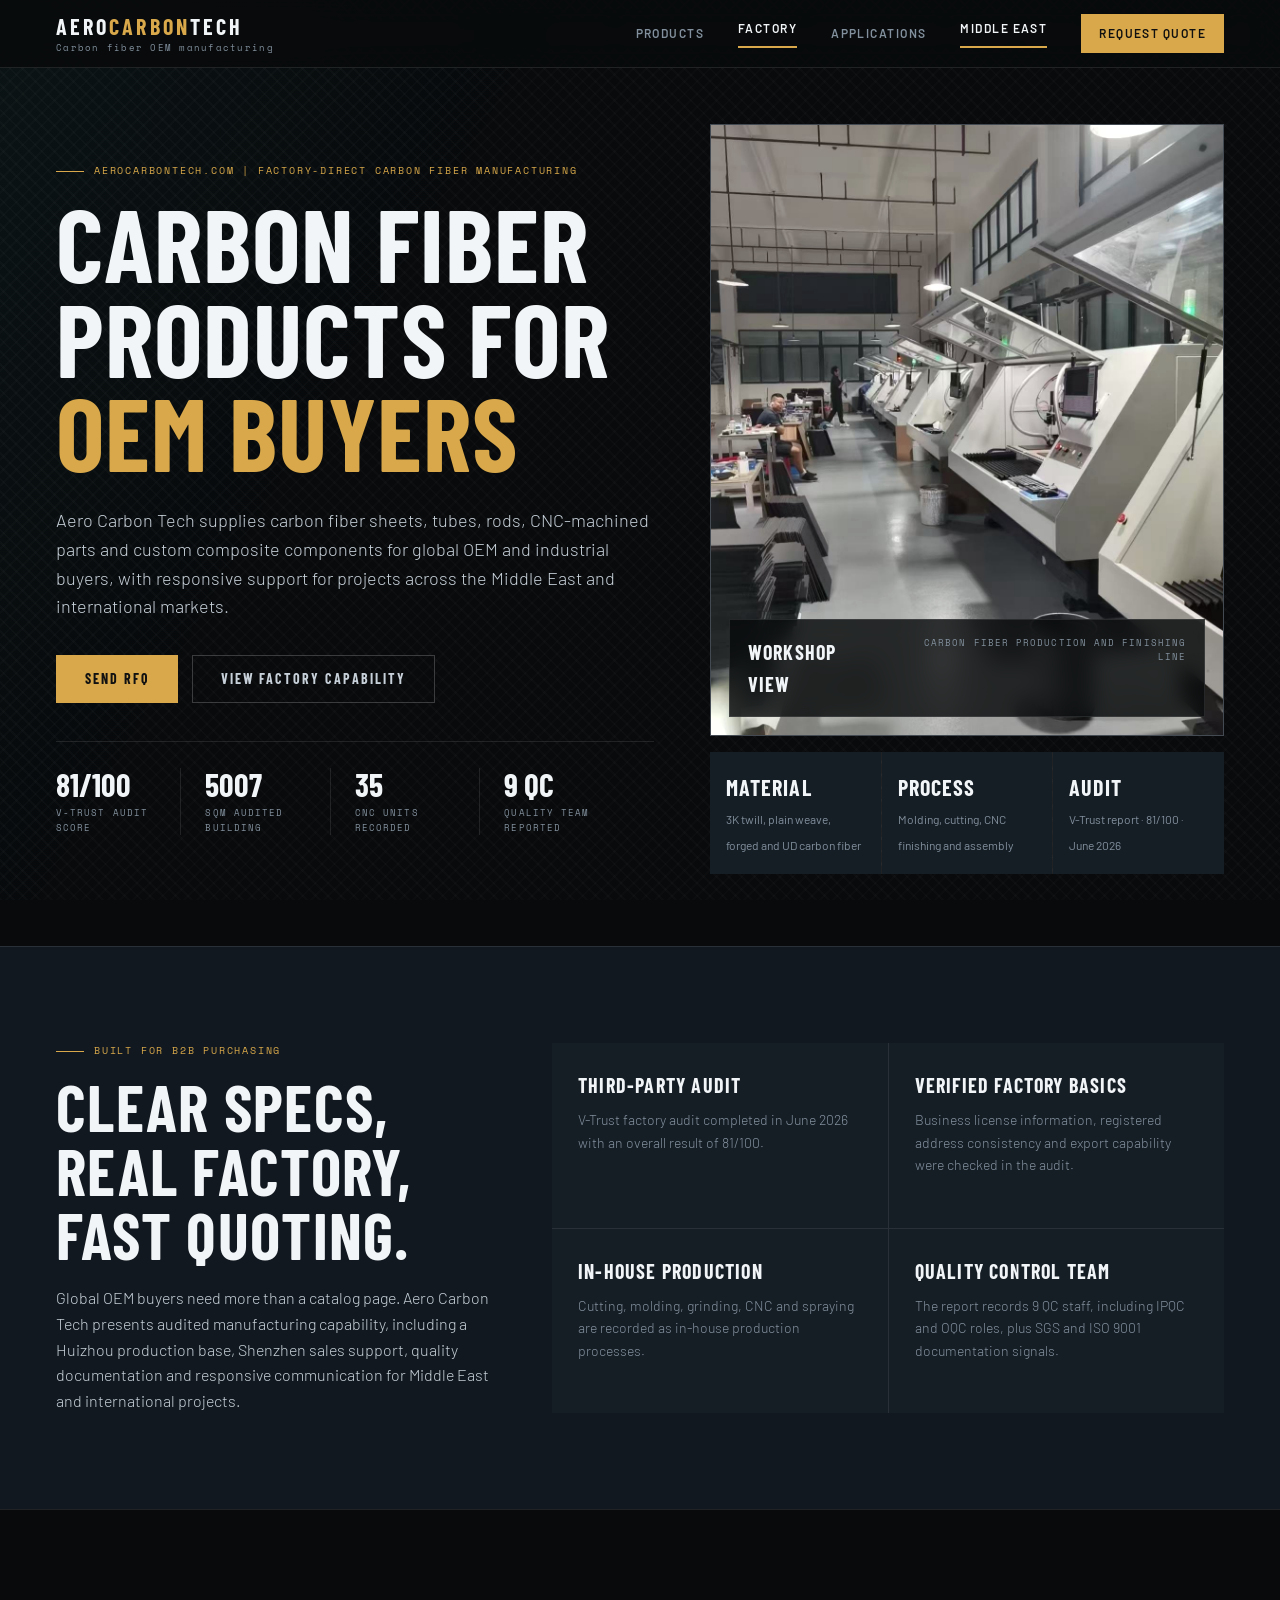
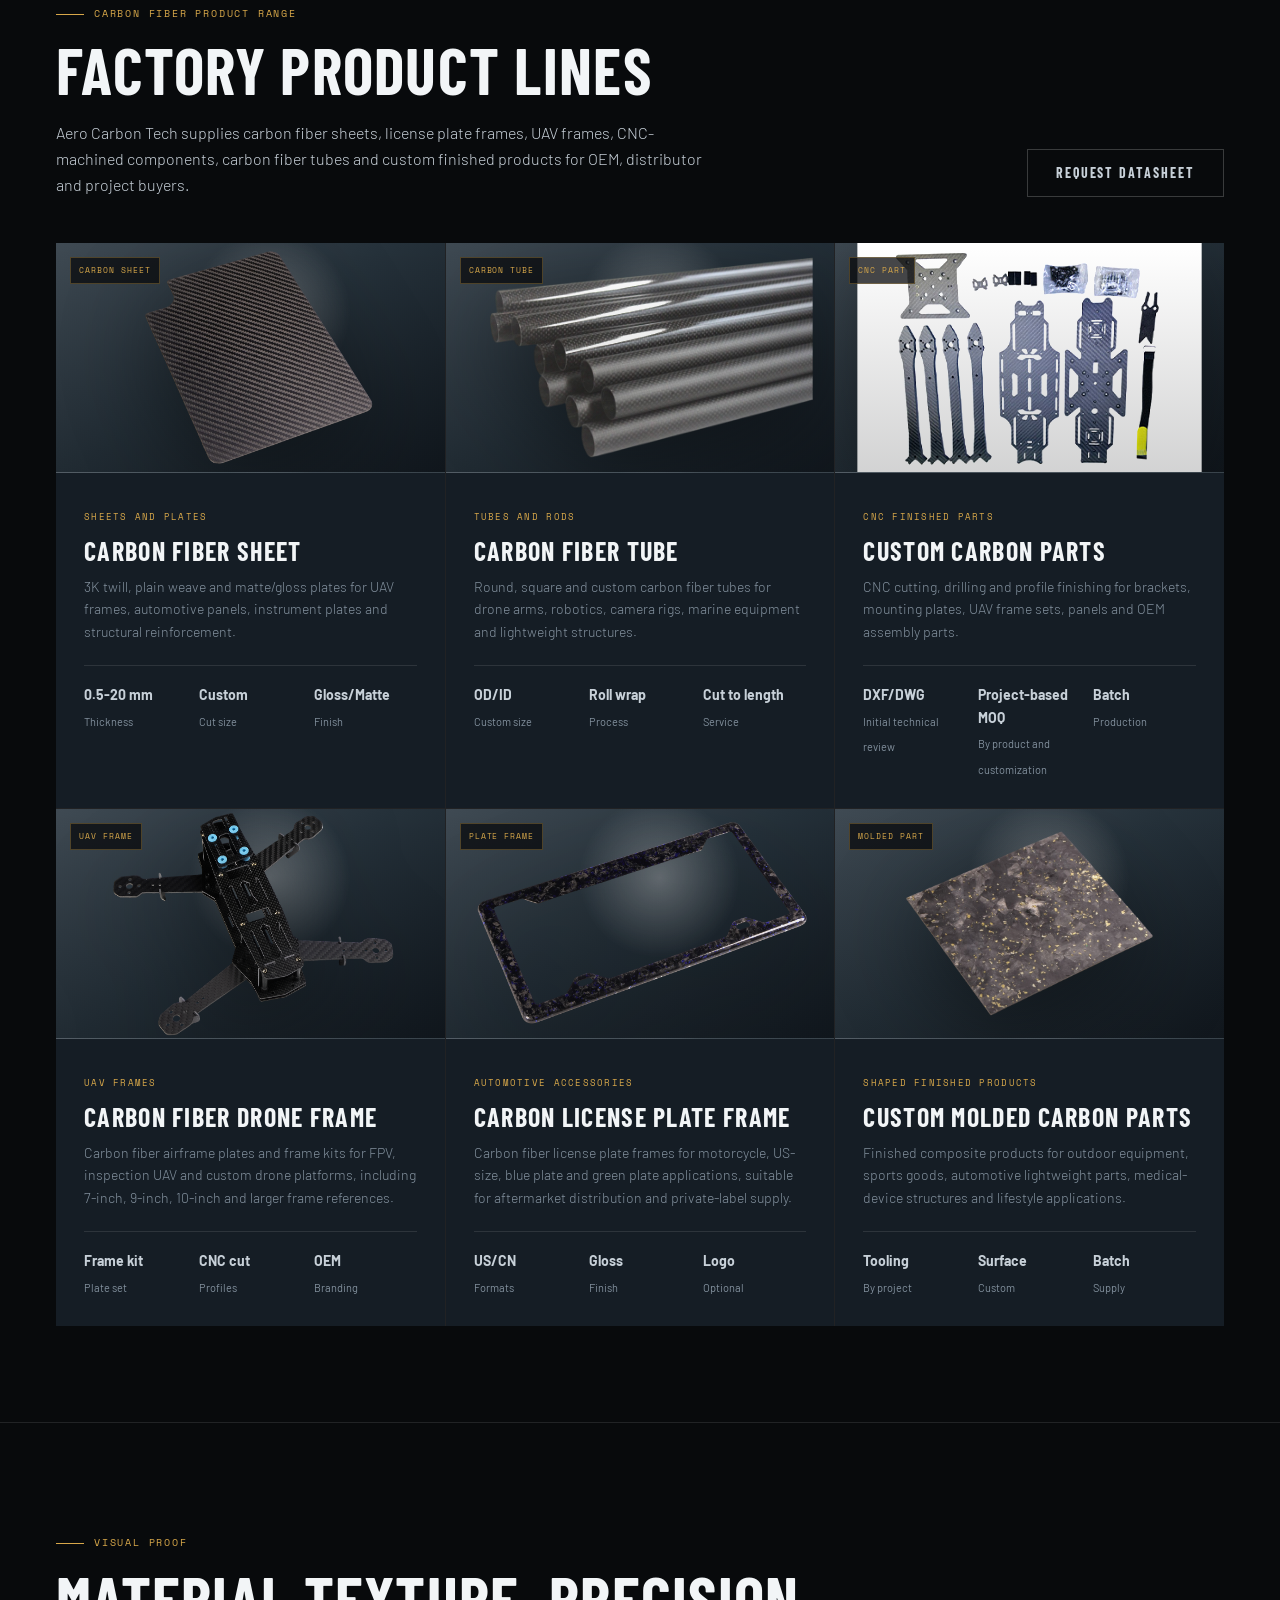
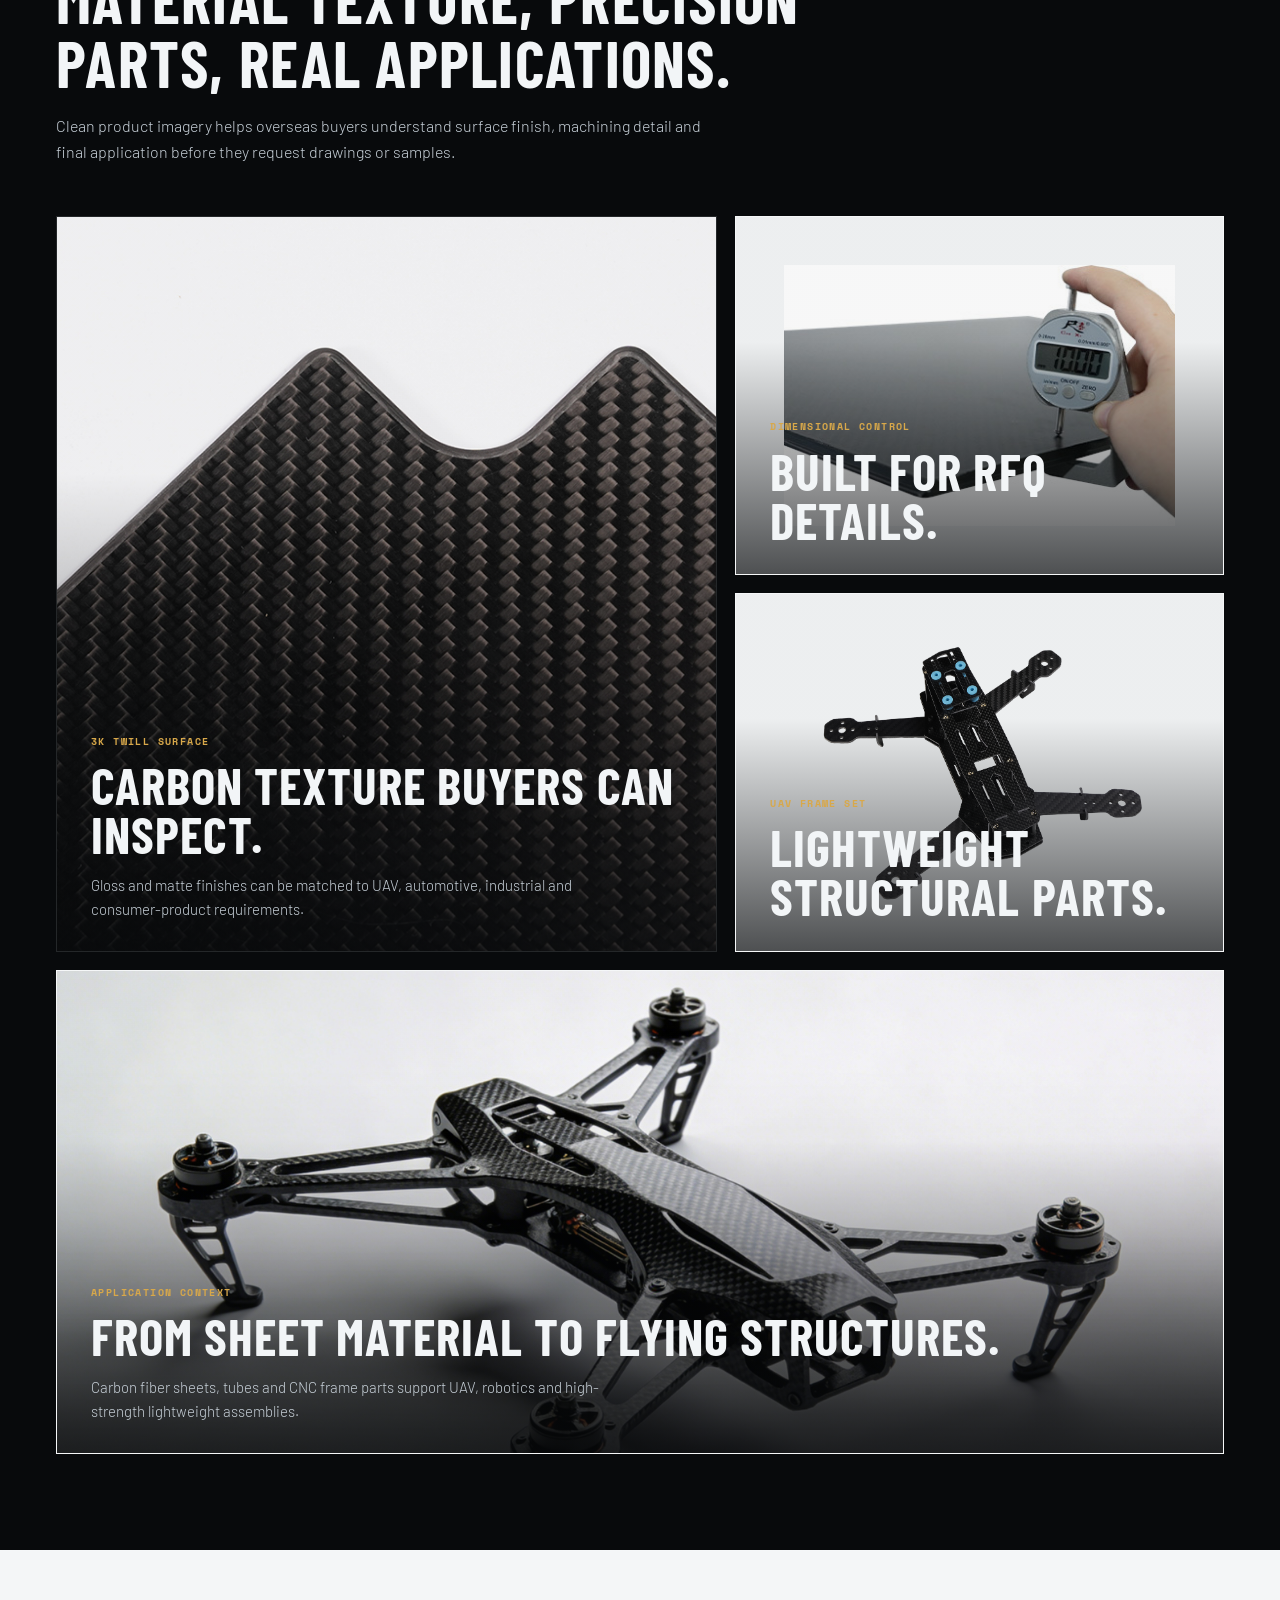
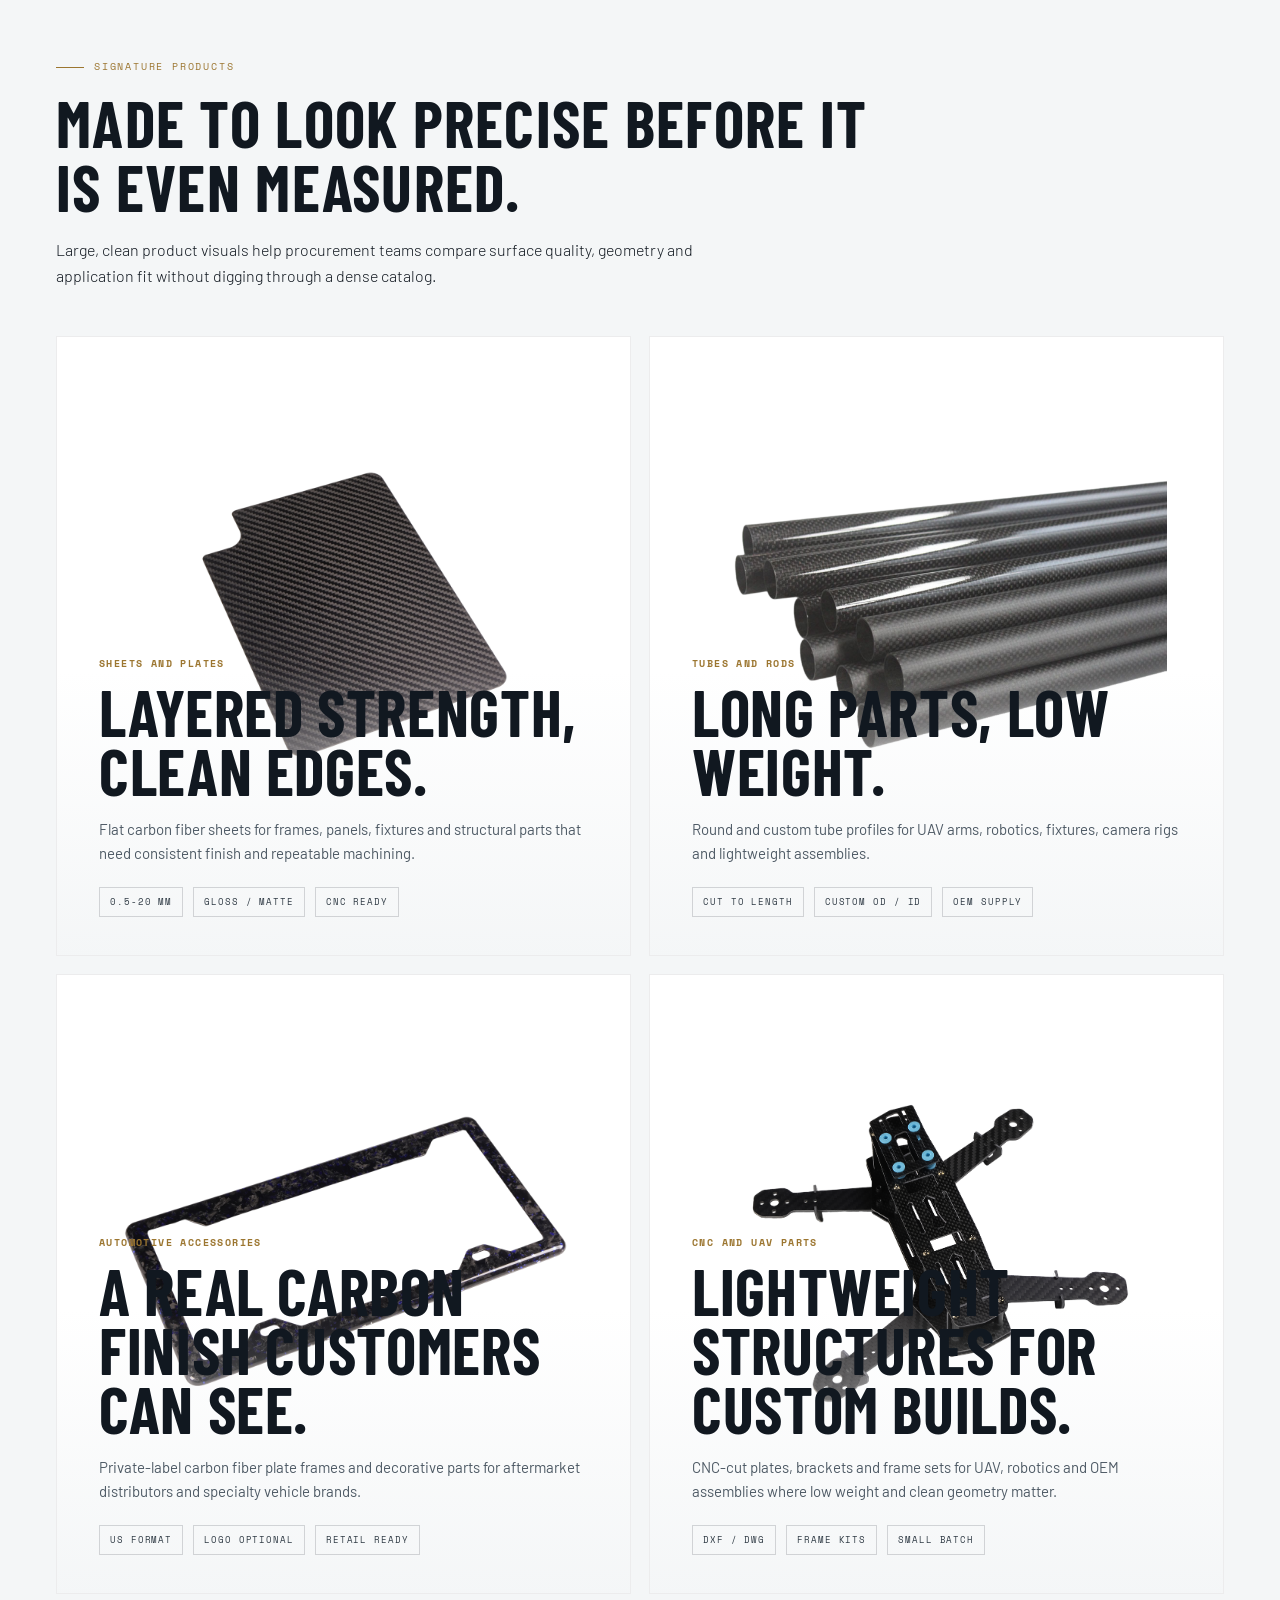
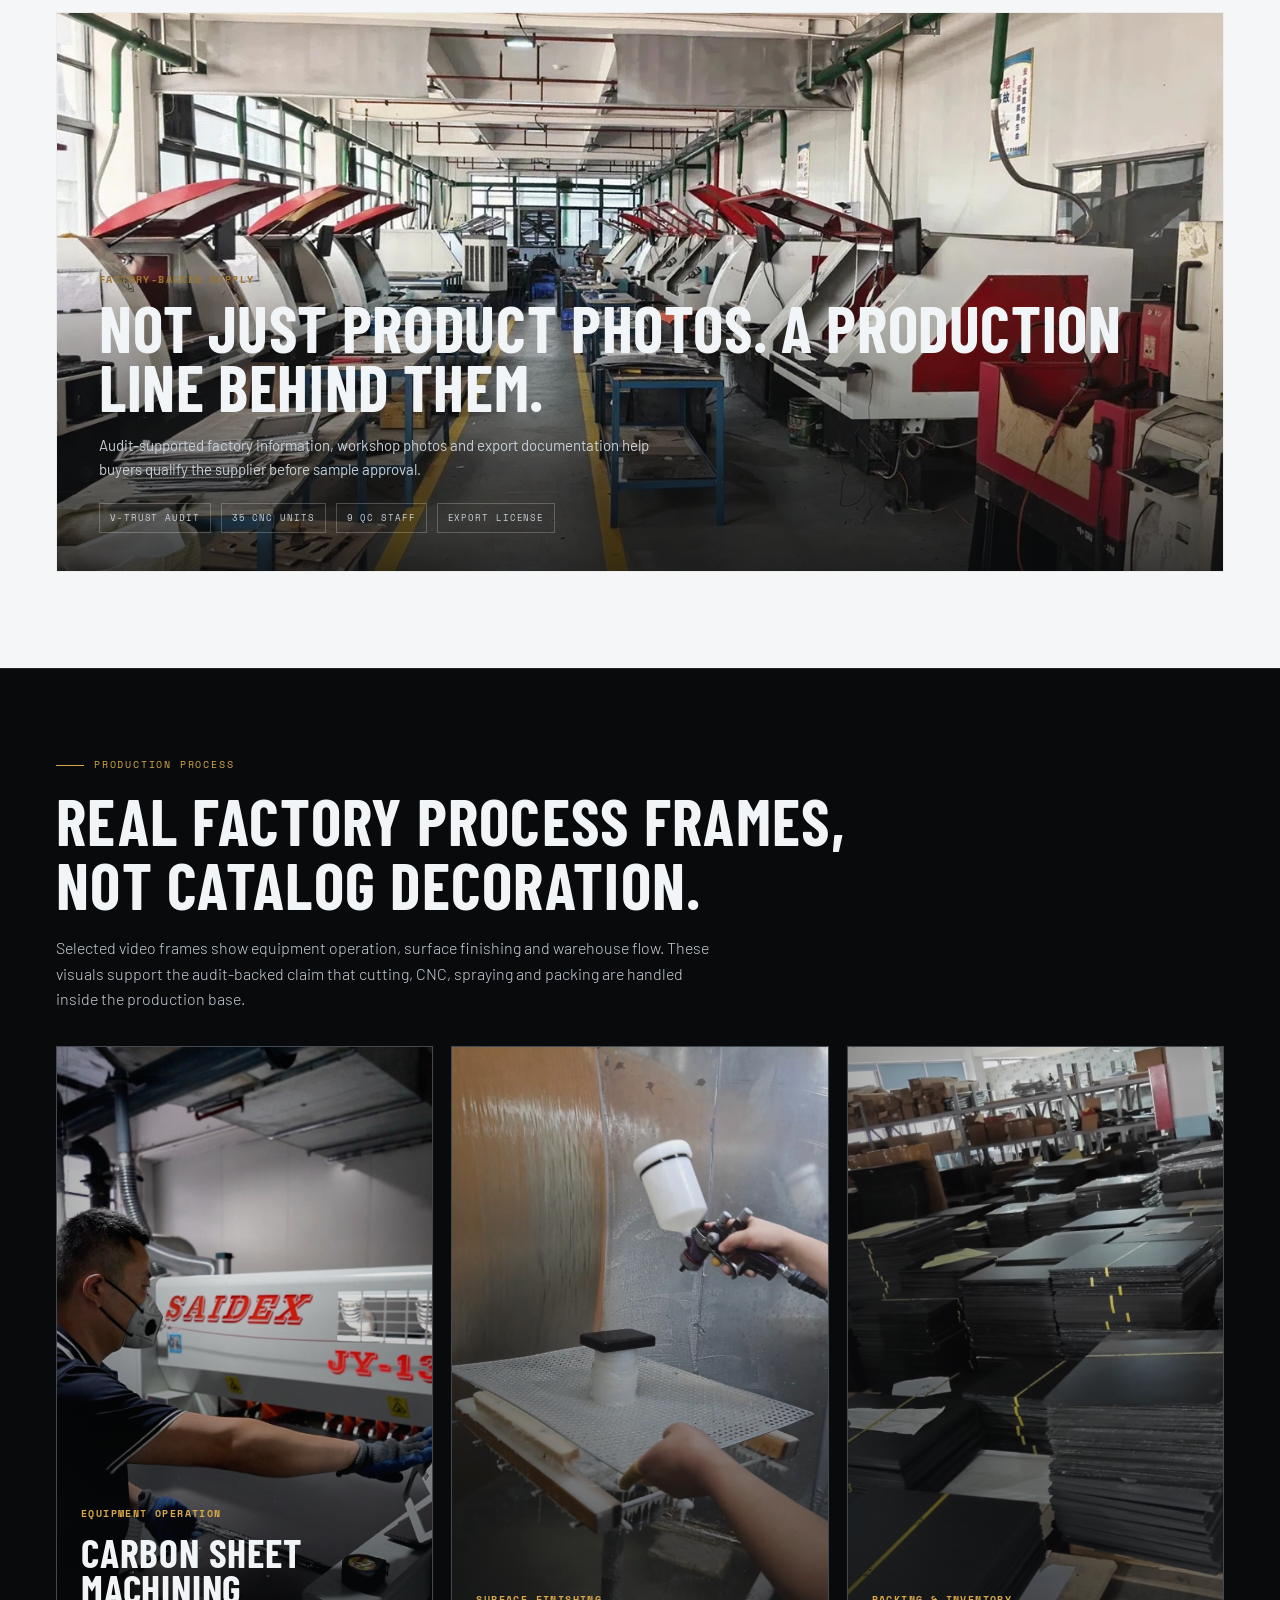
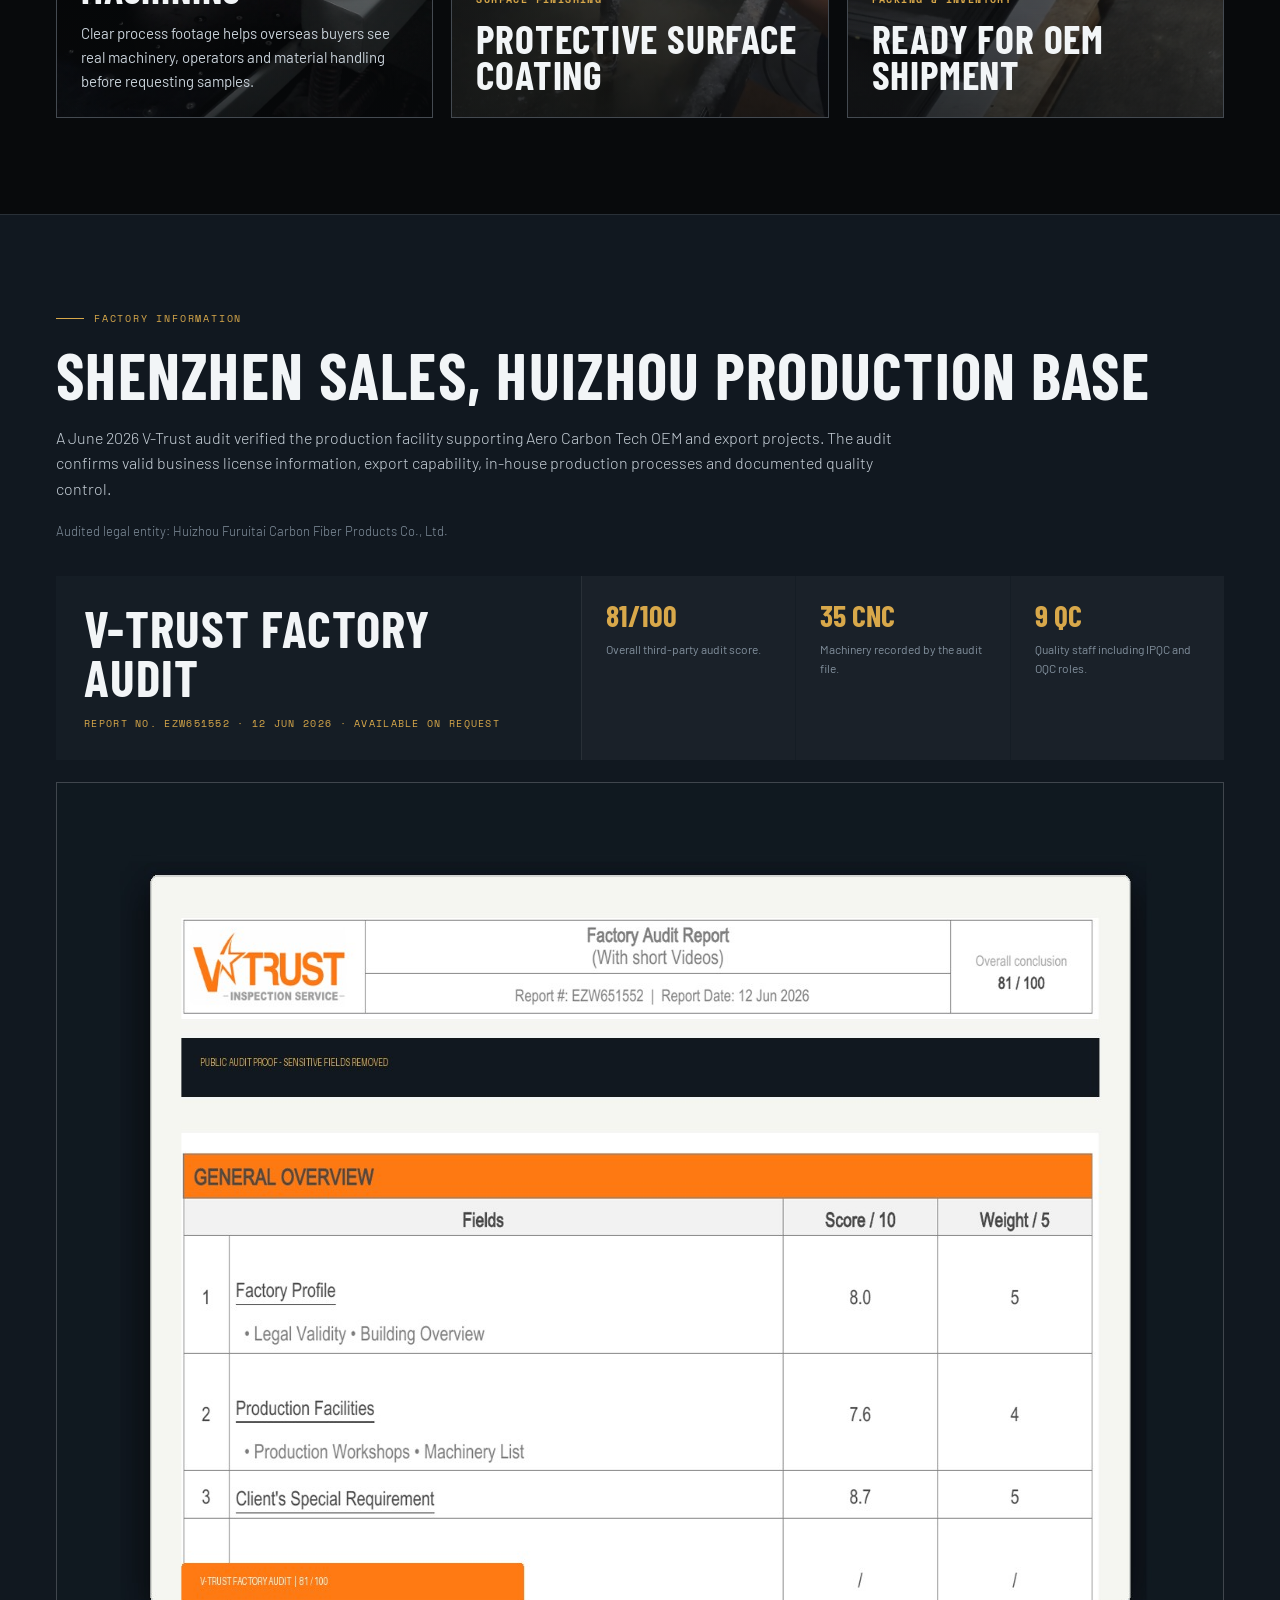
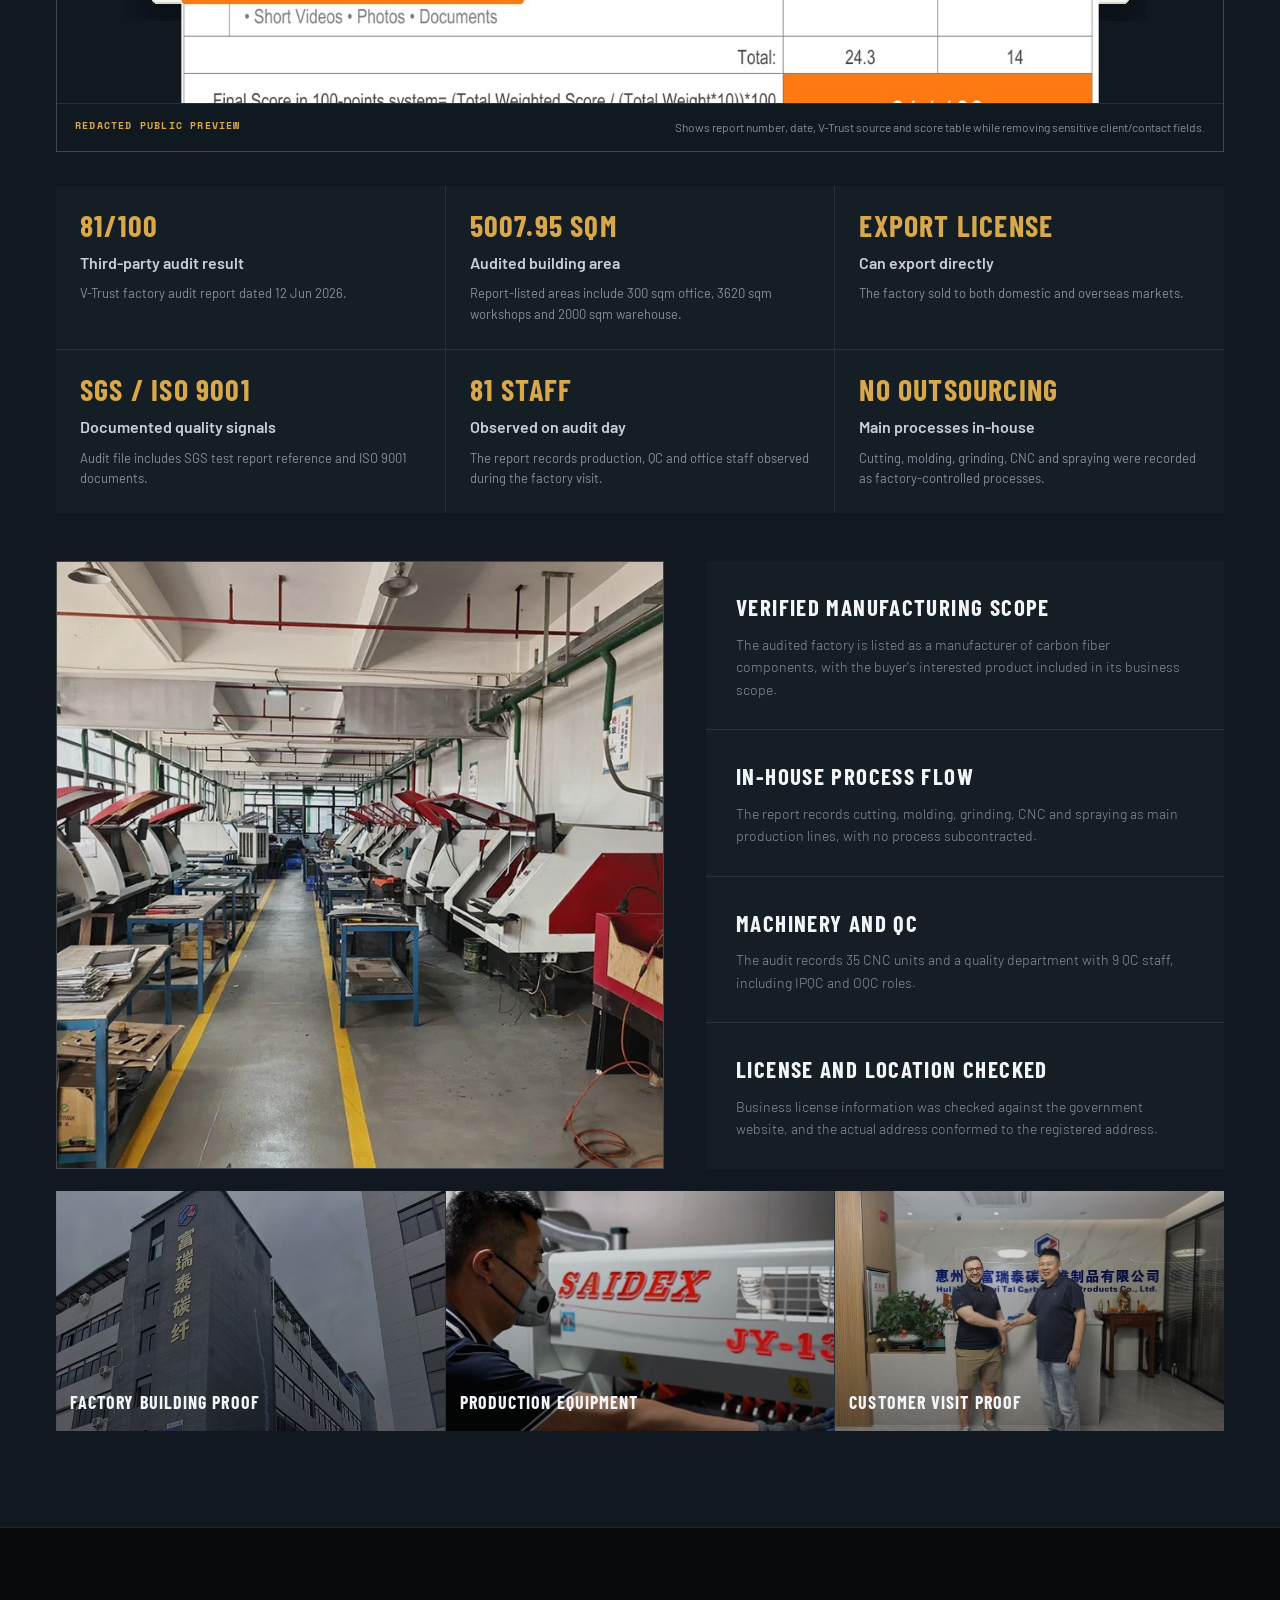
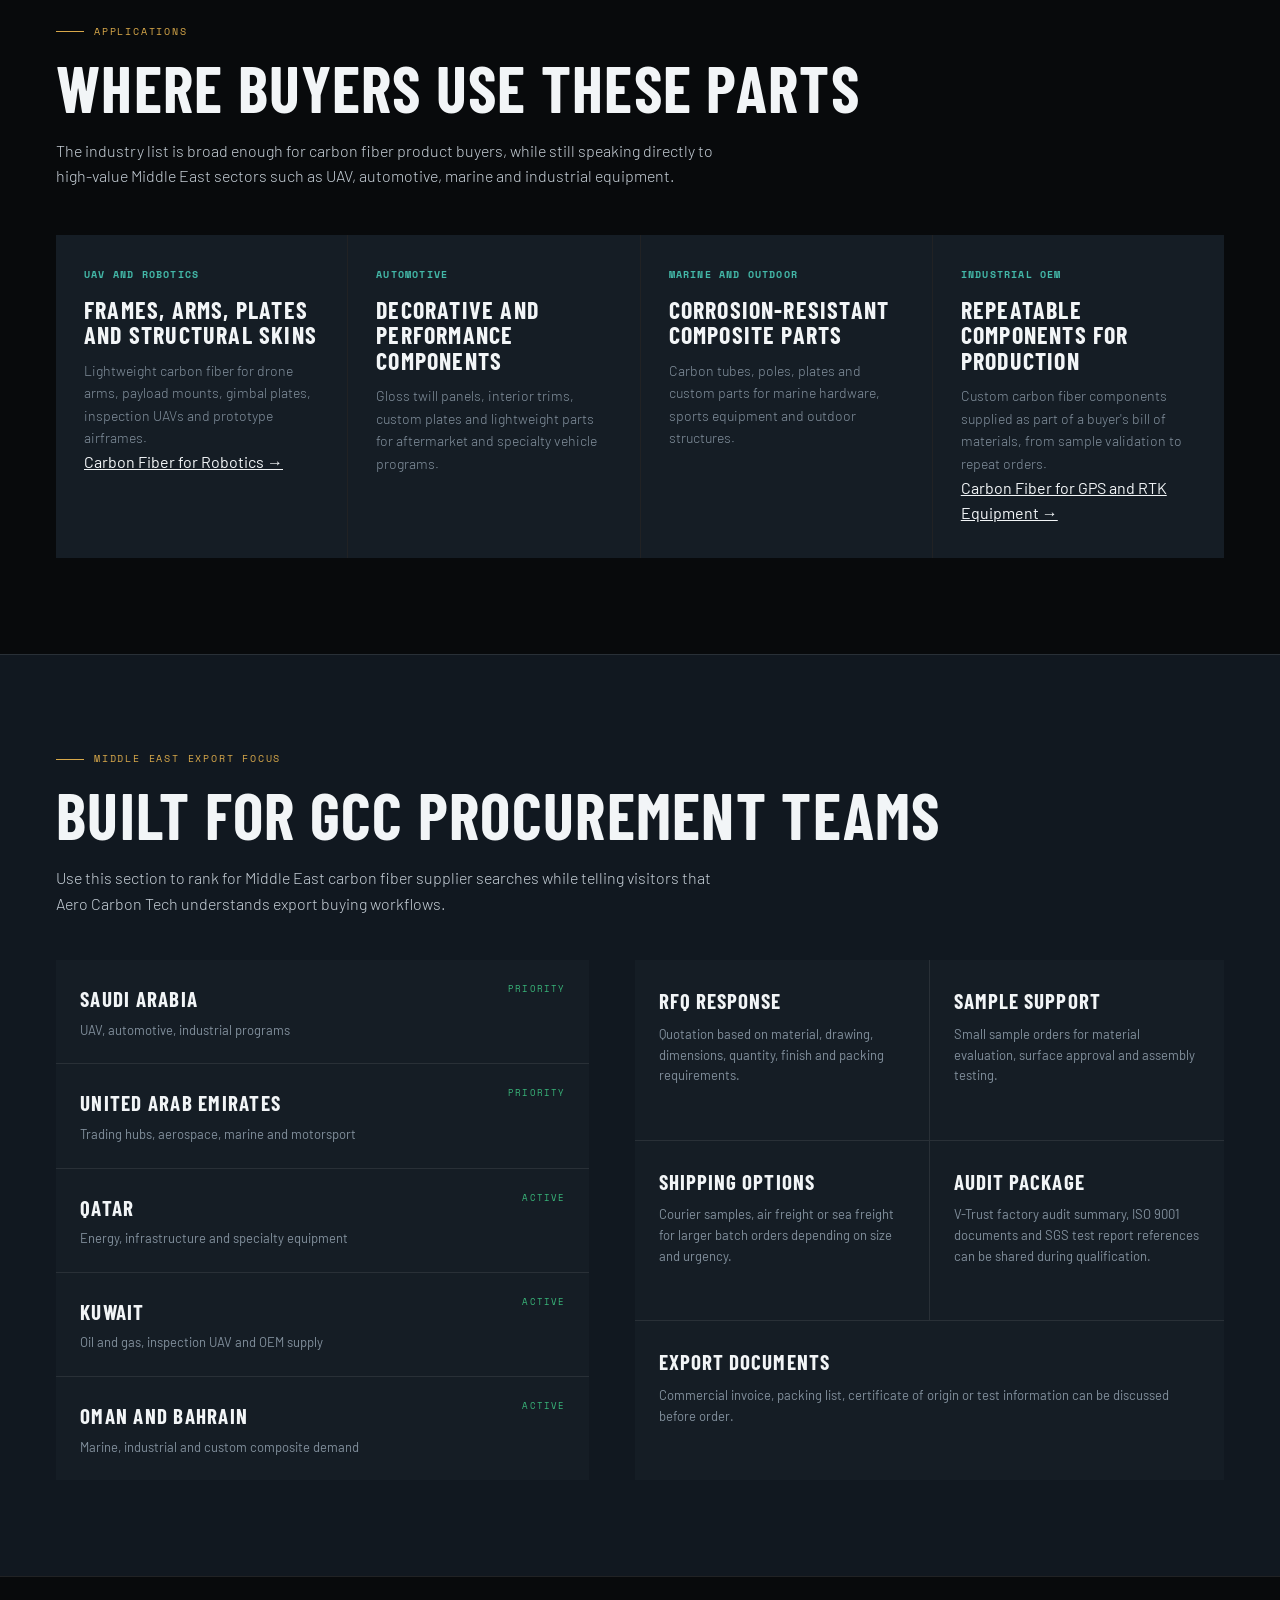
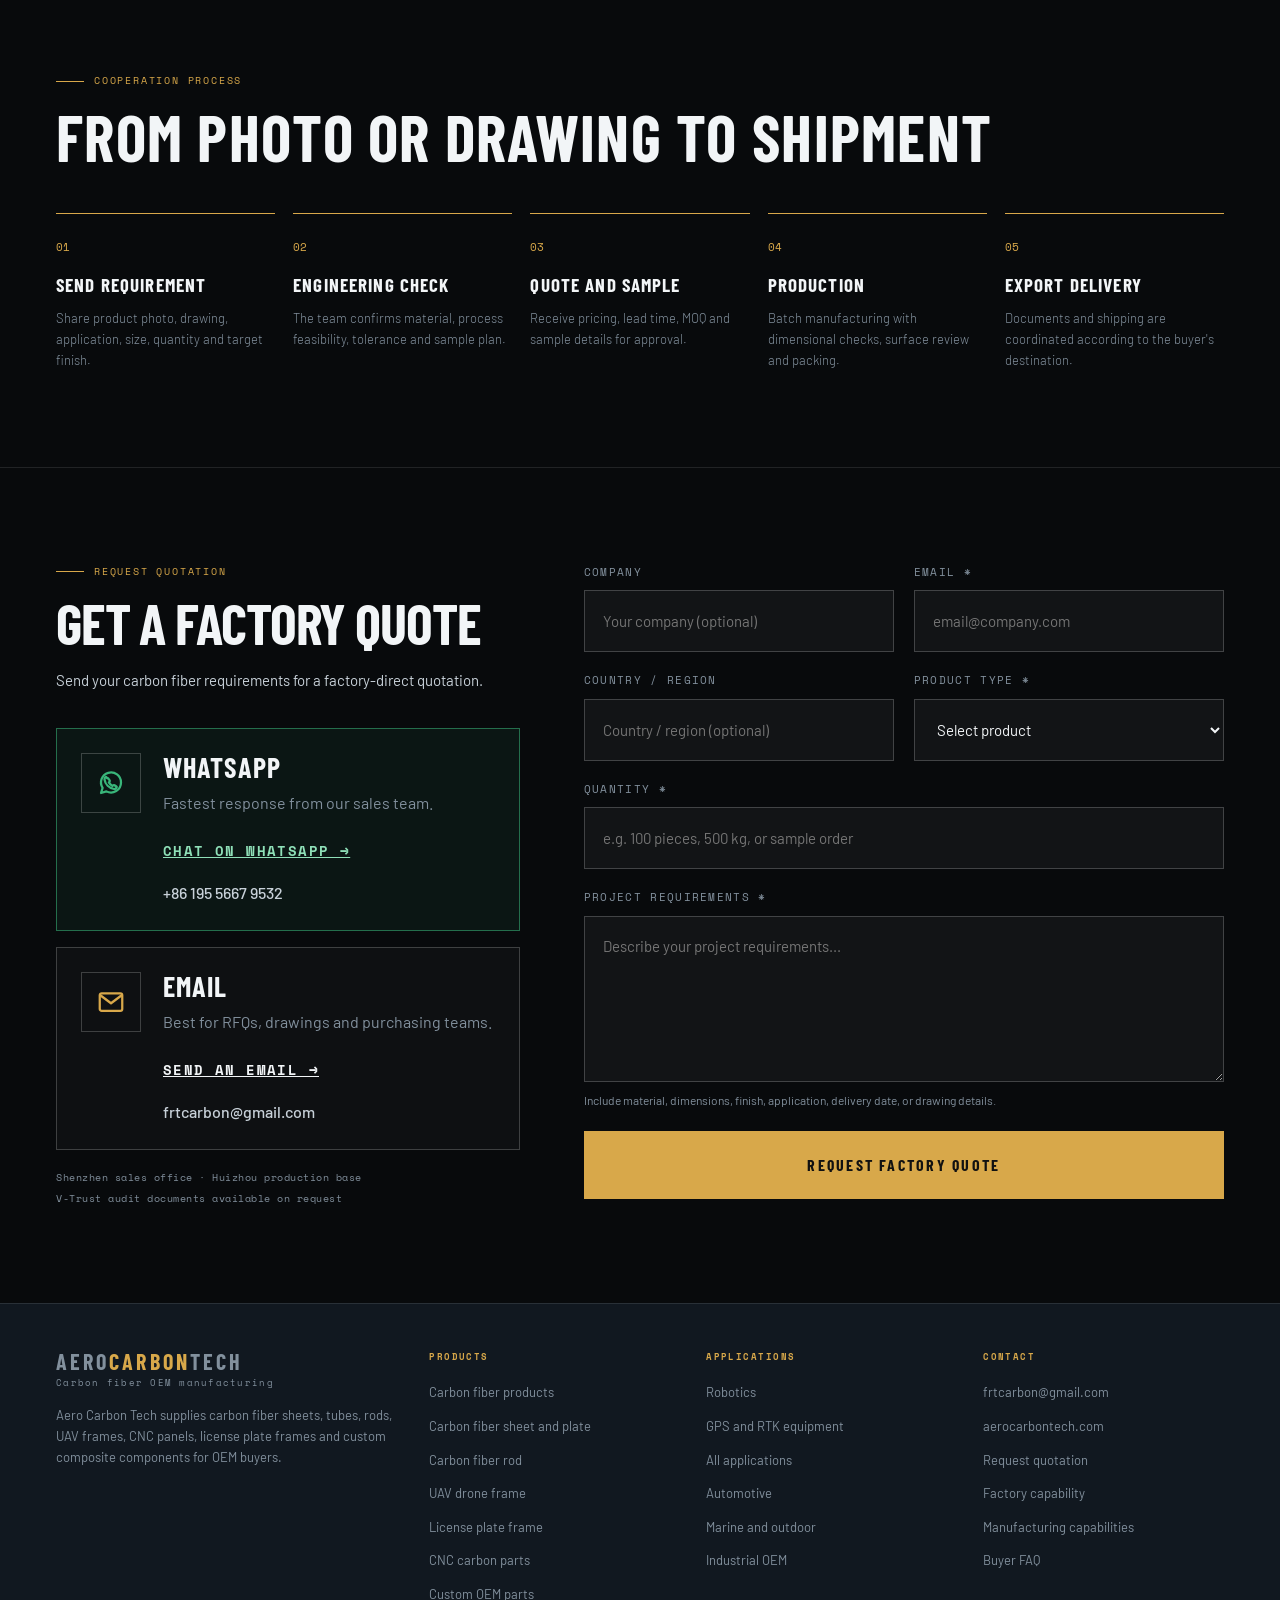
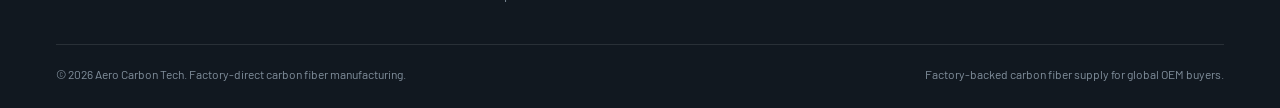
==== index.html @ f82bba6d "feat: expand SEO content and polish launch readiness" ====
<!DOCTYPE html>
<html lang="en">
<head>
<meta charset="UTF-8">
<meta name="viewport" content="width=device-width, initial-scale=1.0">
<title>Aero Carbon Tech | FRT Carbon Fiber Manufacturer for UAV, Automotive & Industrial OEMs</title>
<meta name="description" content="Aero Carbon Tech is the export-facing carbon fiber product site backed by FRTCARBON, supplying carbon fiber sheets, tubes, UAV frames, CNC parts and custom composite components for Middle East OEM buyers.">
<link rel="canonical" href="https://www.aerocarbontech.com/">
<link rel="preconnect" href="https://fonts.googleapis.com">
<link href="https://fonts.googleapis.com/css2?family=Barlow:wght@300;400;500;600;700&family=Barlow+Condensed:wght@500;600;700&family=Space+Mono:wght@400;700&display=swap" rel="stylesheet">
<style>
*, *::before, *::after { box-sizing: border-box; margin: 0; padding: 0; }

:root {
  --black: #080a0c;
  --ink: #111820;
  --panel: #151d25;
  --panel-2: #1b252f;
  --line: rgba(255,255,255,0.1);
  --line-strong: rgba(255,255,255,0.2);
  --white: #f2f5f7;
  --text: #c7d0d8;
  --muted: #82909d;
  --gold: #d8a84a;
  --teal: #43b8a8;
  --steel: #7f93a5;
  --green: #39b67a;
}

html { scroll-behavior: smooth; }
body {
  background: var(--black);
  color: var(--white);
  font-family: "Barlow", Arial, sans-serif;
  font-size: 16px;
  line-height: 1.6;
  overflow-x: hidden;
}

body::before {
  content: "";
  position: fixed;
  inset: 0;
  z-index: 0;
  pointer-events: none;
  background:
    linear-gradient(120deg, rgba(67,184,168,0.06), transparent 32%),
    repeating-linear-gradient(45deg, rgba(255,255,255,0.018) 0 2px, transparent 2px 9px),
    repeating-linear-gradient(-45deg, rgba(255,255,255,0.014) 0 2px, transparent 2px 9px);
}

a { color: inherit; }
img { max-width: 100%; display: block; }

.page { position: relative; z-index: 1; }

.topbar {
  position: fixed;
  top: 0;
  left: 0;
  right: 0;
  z-index: 50;
  height: 68px;
  display: flex;
  align-items: center;
  justify-content: space-between;
  padding: 0 56px;
  background: rgba(8,10,12,0.9);
  border-bottom: 1px solid var(--line);
  backdrop-filter: blur(14px);
}

.brand {
  display: flex;
  flex-direction: column;
  text-decoration: none;
  line-height: 1;
}

.brand strong {
  font-family: "Barlow Condensed", sans-serif;
  font-size: 22px;
  letter-spacing: 0.14em;
  text-transform: uppercase;
}

.brand span {
  margin-top: 6px;
  color: var(--muted);
  font-family: "Space Mono", monospace;
  font-size: 9px;
  letter-spacing: 0.14em;
}

.brand em { color: var(--gold); font-style: normal; }

.nav {
  display: flex;
  align-items: center;
  gap: 34px;
}

.nav a {
  text-decoration: none;
  color: var(--muted);
  font-size: 12px;
  font-weight: 600;
  letter-spacing: 0.12em;
  text-transform: uppercase;
  transition: color 0.2s ease;
}

.nav a:hover { color: var(--white); }
.nav a.is-active {
  color: var(--white);
}

.nav a.is-active:not(.quote-link)::after {
  content: "";
  display: block;
  height: 2px;
  margin-top: 8px;
  background: var(--gold);
}

.nav .quote-link {
  color: #101010;
  background: var(--gold);
  padding: 10px 18px;
}

.section {
  padding: 96px 56px;
  border-top: 1px solid var(--line);
  scroll-margin-top: 92px;
}

#contact {
  scroll-margin-top: 131px;
}

.kicker {
  display: flex;
  align-items: center;
  gap: 10px;
  color: var(--gold);
  font-family: "Space Mono", monospace;
  font-size: 10px;
  letter-spacing: 0.18em;
  text-transform: uppercase;
  margin-bottom: 16px;
}

.kicker::before {
  content: "";
  width: 28px;
  height: 1px;
  background: var(--gold);
}

.section-title {
  font-family: "Barlow Condensed", sans-serif;
  font-size: clamp(40px, 5vw, 66px);
  line-height: 1;
  letter-spacing: 0.02em;
  text-transform: uppercase;
}

.lead {
  color: var(--text);
  max-width: 660px;
  margin-top: 18px;
  font-weight: 300;
}

.btn {
  display: inline-flex;
  align-items: center;
  justify-content: center;
  min-height: 48px;
  padding: 0 28px;
  text-decoration: none;
  font-family: "Barlow Condensed", sans-serif;
  font-size: 14px;
  font-weight: 700;
  letter-spacing: 0.14em;
  text-transform: uppercase;
  border: 1px solid var(--line-strong);
  transition: transform 0.2s ease, border-color 0.2s ease, background 0.2s ease;
}

.btn:hover { transform: translateY(-1px); border-color: var(--gold); }
.btn.primary { background: var(--gold); border-color: var(--gold); color: #111; }
.btn.secondary { color: var(--text); }

.hero {
  min-height: auto;
  padding: 124px 56px 72px;
  display: grid;
  grid-template-columns: minmax(0, 1fr) minmax(420px, 0.86fr);
  gap: 56px;
  align-items: center;
}

.hero-copy { padding-bottom: 0; }

.hero h1 {
  font-family: "Barlow Condensed", sans-serif;
  font-size: clamp(58px, 8vw, 116px);
  line-height: 0.92;
  letter-spacing: 0.01em;
  text-transform: uppercase;
  max-width: 860px;
}

.hero h1 span { color: var(--gold); }

.hero-text {
  max-width: 680px;
  color: var(--text);
  font-size: 18px;
  font-weight: 300;
  margin: 28px 0 34px;
}

.hero-actions {
  display: flex;
  gap: 14px;
  flex-wrap: wrap;
}

.trust-strip {
  display: grid;
  grid-template-columns: repeat(4, minmax(0, 1fr));
  border-top: 1px solid var(--line);
  margin-top: 38px;
  padding-top: 26px;
  max-width: 920px;
}

.trust-item {
  padding-right: 24px;
  margin-right: 24px;
  border-right: 1px solid var(--line);
}

.trust-item:last-child { border-right: 0; }
.trust-item strong {
  display: block;
  font-family: "Barlow Condensed", sans-serif;
  font-size: 32px;
  line-height: 1;
}
.trust-item span {
  display: block;
  margin-top: 6px;
  color: var(--muted);
  font-family: "Space Mono", monospace;
  font-size: 9px;
  letter-spacing: 0.12em;
  text-transform: uppercase;
}

.hero-media {
  align-self: stretch;
  display: grid;
  grid-template-rows: 1fr auto;
  gap: 16px;
}

.factory-photo {
  position: relative;
  min-height: 500px;
  height: min(68vh, 720px);
  overflow: hidden;
  background: var(--panel);
  border: 1px solid var(--line-strong);
}

.factory-photo img {
  width: 100%;
  height: 100%;
  object-fit: cover;
  filter: saturate(0.94) contrast(1.04);
}

.photo-label {
  position: absolute;
  left: 18px;
  right: 18px;
  bottom: 18px;
  display: flex;
  justify-content: space-between;
  gap: 20px;
  padding: 16px 18px;
  background: rgba(8,10,12,0.82);
  border: 1px solid var(--line);
  backdrop-filter: blur(10px);
}

.photo-label strong {
  font-family: "Barlow Condensed", sans-serif;
  font-size: 20px;
  letter-spacing: 0.06em;
  text-transform: uppercase;
}

.photo-label span {
  color: var(--muted);
  font-family: "Space Mono", monospace;
  font-size: 9px;
  letter-spacing: 0.12em;
  text-transform: uppercase;
  text-align: right;
}

.proof-row {
  display: grid;
  grid-template-columns: repeat(3, 1fr);
  gap: 1px;
  background: var(--line);
}

.proof {
  background: var(--panel);
  padding: 18px 16px;
}

.proof strong {
  display: block;
  font-family: "Barlow Condensed", sans-serif;
  font-size: 22px;
  letter-spacing: 0.05em;
  text-transform: uppercase;
}
.proof span { color: var(--muted); font-size: 12px; }

.buyer-band {
  display: grid;
  grid-template-columns: 0.8fr 1.2fr;
  gap: 48px;
  background: var(--ink);
}

.buyer-points {
  display: grid;
  grid-template-columns: repeat(2, minmax(0, 1fr));
  gap: 1px;
  background: var(--line);
}

.buyer-point {
  background: var(--panel);
  padding: 26px;
}

.buyer-point strong {
  display: block;
  font-family: "Barlow Condensed", sans-serif;
  font-size: 20px;
  letter-spacing: 0.06em;
  text-transform: uppercase;
  margin-bottom: 8px;
}

.buyer-point p {
  color: var(--muted);
  font-size: 14px;
  font-weight: 300;
}

.products-head {
  display: flex;
  justify-content: space-between;
  gap: 32px;
  align-items: end;
  margin-bottom: 46px;
}

.product-grid {
  display: grid;
  grid-template-columns: repeat(3, minmax(0, 1fr));
  gap: 1px;
  background: var(--line);
}

.product-card {
  background: var(--panel);
  min-height: 100%;
}

.product-image {
  height: 230px;
  position: relative;
  overflow: hidden;
  border-bottom: 1px solid var(--line);
  background:
    radial-gradient(circle at 20% 10%, rgba(216,168,74,0.14), transparent 34%),
    linear-gradient(135deg, #242f3b, #0c1117 62%);
}

.product-image img,
.factory-gallery img {
  width: 100%;
  height: 100%;
  object-fit: cover;
}

.product-image img {
  position: absolute;
  inset: 0;
}

.product-image.contain-photo {
  background:
    radial-gradient(circle at 55% 30%, rgba(255,255,255,0.32), transparent 30%),
    linear-gradient(145deg, #3f4a53 0%, #25313a 48%, #121920 100%);
}

.product-image.contain-photo img {
  object-fit: contain;
  padding: 10px;
  transform: scale(1.1);
  filter: brightness(1.1) contrast(1.04) drop-shadow(0 22px 42px rgba(0,0,0,0.42));
}

.product-image.has-photo::after,
.factory-gallery figure::after {
  content: "";
  position: absolute;
  inset: 0;
  background: linear-gradient(180deg, rgba(8,10,12,0.08), rgba(8,10,12,0.42));
  pointer-events: none;
}

.product-image.contain-photo::after {
  background: linear-gradient(180deg, rgba(8,10,12,0), rgba(8,10,12,0.18));
}

.product-image.has-photo::before,
.product-image.has-photo .product-object {
  display: none;
}

.carbon-sheet::before,
.carbon-tube::before,
.carbon-cnc::before {
  content: "";
  position: absolute;
  inset: 0;
  background-size: 22px 22px;
  opacity: 0.8;
}

.carbon-sheet::before {
  background-image:
    linear-gradient(45deg, rgba(255,255,255,0.12) 25%, transparent 25% 50%, rgba(255,255,255,0.12) 50% 75%, transparent 75%),
    linear-gradient(-45deg, rgba(255,255,255,0.08) 25%, transparent 25% 50%, rgba(255,255,255,0.08) 50% 75%, transparent 75%);
}

.carbon-tube::before {
  background:
    repeating-linear-gradient(90deg, rgba(255,255,255,0.14) 0 2px, transparent 2px 10px),
    linear-gradient(130deg, transparent 0 18%, rgba(216,168,74,0.12) 18% 20%, transparent 20% 100%);
}

.carbon-cnc::before {
  background:
    linear-gradient(45deg, transparent 0 47%, rgba(255,255,255,0.13) 47% 53%, transparent 53%),
    repeating-linear-gradient(-45deg, rgba(255,255,255,0.08) 0 1px, transparent 1px 8px);
}

.product-object {
  position: absolute;
  left: 50%;
  top: 50%;
  width: 72%;
  height: 48%;
  transform: translate(-50%, -50%) rotate(-8deg);
  border: 1px solid rgba(216,168,74,0.48);
  box-shadow: 0 28px 70px rgba(0,0,0,0.45);
}

.carbon-tube .product-object {
  width: 78%;
  height: 34px;
  border-radius: 999px;
  transform: translate(-50%, -50%) rotate(-12deg);
  background: linear-gradient(180deg, #344352, #07090b 50%, #25313d);
}

.carbon-cnc .product-object {
  height: 58%;
  clip-path: polygon(0 8%, 74% 0, 100% 48%, 74% 100%, 0 90%, 18% 48%);
}

.image-slot {
  position: absolute;
  top: 14px;
  left: 14px;
  z-index: 2;
  color: var(--gold);
  font-family: "Space Mono", monospace;
  font-size: 8px;
  letter-spacing: 0.12em;
  text-transform: uppercase;
  background: rgba(8,10,12,0.75);
  border: 1px solid rgba(216,168,74,0.3);
  padding: 6px 8px;
}

.product-body { padding: 28px; }
.product-code {
  color: var(--gold);
  font-family: "Space Mono", monospace;
  font-size: 9px;
  letter-spacing: 0.14em;
  text-transform: uppercase;
}
.product-name {
  margin-top: 10px;
  font-family: "Barlow Condensed", sans-serif;
  font-size: 26px;
  line-height: 1.05;
  letter-spacing: 0.05em;
  text-transform: uppercase;
}
.product-desc {
  margin-top: 12px;
  color: var(--muted);
  font-size: 14px;
  font-weight: 300;
}
.specs {
  display: grid;
  grid-template-columns: repeat(3, 1fr);
  gap: 12px;
  margin-top: 22px;
  padding-top: 18px;
  border-top: 1px solid var(--line);
}
.spec strong {
  display: block;
  color: var(--text);
  font-size: 14px;
}
.spec span { color: var(--muted); font-size: 11px; }

/* Visual proof section */
.visual-sec {
  background: var(--black);
  padding-top: 112px;
}

.visual-head {
  max-width: 780px;
  margin-bottom: 52px;
}

.visual-grid {
  display: grid;
  grid-template-columns: 1.15fr 0.85fr;
  gap: 18px;
}

.visual-panel {
  position: relative;
  min-height: 520px;
  overflow: hidden;
  background: #f4f6f7;
  border: 1px solid var(--line);
}

.visual-panel img {
  width: 100%;
  height: 100%;
  object-fit: cover;
  display: block;
}

.visual-panel.contain img {
  object-fit: contain;
  padding: 48px;
}

.visual-panel.dark {
  background: #0b0e11;
}

.visual-panel::after {
  content: "";
  position: absolute;
  inset: 0;
  background: linear-gradient(180deg, rgba(8,10,12,0.03) 35%, rgba(8,10,12,0.7));
  pointer-events: none;
}

.visual-caption {
  position: absolute;
  left: 34px;
  right: 34px;
  bottom: 30px;
  z-index: 2;
}

.visual-caption b {
  color: var(--gold);
  font-family: "Space Mono", monospace;
  font-size: 10px;
  letter-spacing: 0.14em;
  text-transform: uppercase;
}

.visual-caption strong {
  display: block;
  margin-top: 10px;
  font-family: "Barlow Condensed", sans-serif;
  font-size: clamp(32px, 4vw, 58px);
  line-height: 0.95;
  letter-spacing: 0.02em;
  text-transform: uppercase;
}

.visual-caption p {
  max-width: 520px;
  margin-top: 14px;
  color: var(--text);
  font-size: 15px;
  font-weight: 300;
}

.visual-stack {
  display: grid;
  gap: 18px;
}

.visual-stack .visual-panel {
  min-height: 251px;
}

.visual-wide {
  margin-top: 18px;
  min-height: 430px;
}

.signature-sec {
  background: #f4f6f7;
  color: #111820;
  padding-top: 108px;
}

.signature-sec .kicker {
  color: #9c7630;
}

.signature-sec .kicker::before {
  background: #9c7630;
}

.signature-sec .section-title,
.signature-sec .lead {
  color: #111820;
}

.signature-head {
  max-width: 860px;
  margin-bottom: 48px;
}

.signature-grid {
  display: grid;
  grid-template-columns: repeat(2, minmax(0, 1fr));
  gap: 18px;
}

.signature-card {
  min-height: 620px;
  position: relative;
  overflow: hidden;
  background: #fff;
  border: 1px solid rgba(17,24,32,0.08);
  display: grid;
  align-content: end;
}

.signature-card.wide {
  grid-column: 1 / -1;
  min-height: 560px;
}

.signature-card img {
  position: absolute;
  inset: 0;
  width: 100%;
  height: 100%;
  object-fit: contain;
  padding: 86px 56px 150px;
}

.signature-card.wide img {
  object-fit: cover;
  padding: 0;
}

.signature-card::after {
  content: "";
  position: absolute;
  inset: auto 0 0;
  height: 46%;
  background: linear-gradient(180deg, transparent, rgba(244,246,247,0.98));
  pointer-events: none;
}

.signature-card.wide::after {
  height: 58%;
  background: linear-gradient(180deg, transparent, rgba(8,10,12,0.78));
}

.signature-copy {
  position: relative;
  z-index: 2;
  padding: 0 42px 38px;
}

.signature-copy b {
  color: #9c7630;
  font-family: "Space Mono", monospace;
  font-size: 10px;
  letter-spacing: 0.14em;
  text-transform: uppercase;
}

.signature-copy strong {
  display: block;
  margin-top: 10px;
  font-family: "Barlow Condensed", sans-serif;
  font-size: clamp(38px, 5vw, 72px);
  line-height: 0.92;
  letter-spacing: 0.01em;
  text-transform: uppercase;
}

.signature-copy p {
  max-width: 560px;
  color: #4e5a65;
  margin-top: 16px;
  font-size: 15px;
}

.signature-card.wide .signature-copy {
  color: var(--white);
}

.signature-card.wide .signature-copy p {
  color: var(--text);
}

.micro-specs {
  display: flex;
  flex-wrap: wrap;
  gap: 10px;
  margin-top: 22px;
}

.micro-specs span {
  border: 1px solid rgba(17,24,32,0.16);
  color: #303b45;
  font-family: "Space Mono", monospace;
  font-size: 9px;
  letter-spacing: 0.1em;
  padding: 7px 10px;
  text-transform: uppercase;
}

.signature-card.wide .micro-specs span {
  border-color: rgba(255,255,255,0.22);
  color: var(--text);
}

.process-sec {
  background: var(--black);
  padding-top: 88px;
}

.process-head {
  max-width: 860px;
  margin-bottom: 34px;
}

.production-grid {
  display: grid;
  grid-template-columns: repeat(3, minmax(0, 1fr));
  gap: 18px;
}

.production-card {
  position: relative;
  min-height: 360px;
  overflow: hidden;
  border: 1px solid var(--line-strong);
  background: var(--panel);
}

.production-stack {
  display: contents;
}

.production-stack .production-card {
  min-height: 360px;
}

.production-card img {
  width: 100%;
  height: 100%;
  object-fit: cover;
  object-position: center;
  display: block;
}

.production-card.focus-lower img {
  object-position: 45% 68%;
}

.production-card::after {
  content: "";
  position: absolute;
  inset: 0;
  background:
    linear-gradient(180deg, rgba(8,10,12,0.08) 30%, rgba(8,10,12,0.78)),
    linear-gradient(90deg, rgba(8,10,12,0.28), transparent 46%);
  pointer-events: none;
}

.production-copy {
  position: absolute;
  left: 24px;
  right: 24px;
  bottom: 24px;
  z-index: 2;
}

.production-copy b {
  color: var(--gold);
  font-family: "Space Mono", monospace;
  font-size: 10px;
  letter-spacing: 0.14em;
  text-transform: uppercase;
}

.production-copy strong {
  display: block;
  margin-top: 10px;
  font-family: "Barlow Condensed", sans-serif;
  font-size: clamp(28px, 3.1vw, 46px);
  line-height: 0.92;
  letter-spacing: 0.02em;
  text-transform: uppercase;
}

.production-copy p {
  max-width: 560px;
  color: var(--text);
  font-size: 15px;
  margin-top: 14px;
}

.factory-section {
  background: var(--ink);
}

.factory-intro .lead {
  max-width: 860px;
}

.factory-legal {
  max-width: 860px;
  margin-top: 20px;
  color: var(--muted);
  font-size: 13px;
  font-weight: 300;
}

.report-proof {
  display: grid;
  grid-template-columns: minmax(0, 0.9fr) minmax(0, 1.1fr);
  gap: 1px;
  background: var(--line);
  margin-top: 34px;
}

.report-id,
.report-notes {
  background: var(--panel);
  padding: 28px;
}

.report-id strong {
  display: block;
  color: var(--white);
  font-family: "Barlow Condensed", sans-serif;
  font-size: clamp(34px, 4vw, 62px);
  line-height: 0.95;
  letter-spacing: 0.02em;
  text-transform: uppercase;
}

.report-id span {
  display: block;
  color: var(--gold);
  font-family: "Space Mono", monospace;
  font-size: 10px;
  letter-spacing: 0.13em;
  margin-top: 14px;
  text-transform: uppercase;
}

.report-notes {
  display: grid;
  grid-template-columns: repeat(3, minmax(0, 1fr));
  gap: 1px;
  padding: 0;
}

.report-notes div {
  padding: 24px;
  background: rgba(255,255,255,0.02);
}

.report-notes b {
  display: block;
  color: var(--gold);
  font-family: "Barlow Condensed", sans-serif;
  font-size: 30px;
  line-height: 1;
  text-transform: uppercase;
}

.report-notes p {
  color: var(--muted);
  font-size: 12px;
  margin-top: 10px;
}

.report-visual {
  margin-top: 22px;
  border: 1px solid var(--line-strong);
  background: #101820;
  overflow: hidden;
}

.report-visual img {
  width: 100%;
  display: block;
}

.report-visual figcaption {
  display: flex;
  justify-content: space-between;
  gap: 18px;
  padding: 14px 18px;
  color: var(--muted);
  font-size: 12px;
  border-top: 1px solid var(--line);
}

.report-visual figcaption strong {
  color: var(--gold);
  font-family: "Space Mono", monospace;
  font-size: 10px;
  letter-spacing: 0.12em;
  text-transform: uppercase;
}

.audit-strip {
  display: grid;
  grid-template-columns: repeat(3, minmax(0, 1fr));
  gap: 1px;
  background: var(--line);
  margin-top: 34px;
}

.audit-card {
  background: var(--panel);
  padding: 24px;
}

.audit-card strong {
  display: block;
  color: var(--gold);
  font-family: "Barlow Condensed", sans-serif;
  font-size: 30px;
  line-height: 1;
  letter-spacing: 0.04em;
  text-transform: uppercase;
}

.audit-card span {
  display: block;
  color: var(--text);
  font-weight: 600;
  margin-top: 10px;
}

.audit-card p {
  color: var(--muted);
  font-size: 13px;
  margin-top: 8px;
}

.factory-layout {
  display: grid;
  grid-template-columns: 1.08fr 0.92fr;
  gap: 42px;
  align-items: stretch;
  margin-top: 48px;
}

.factory-large {
  position: relative;
  min-height: 500px;
  border: 1px solid var(--line-strong);
  overflow: hidden;
}

.factory-large img {
  width: 100%;
  height: 100%;
  object-fit: cover;
}

.factory-large::after {
  content: "";
  position: absolute;
  inset: 0;
  background: rgba(5,10,15,0.12);
  pointer-events: none;
}

.factory-copy {
  display: grid;
  gap: 1px;
  background: var(--line);
}

.factory-gallery {
  display: grid;
  grid-template-columns: repeat(3, minmax(0, 1fr));
  gap: 1px;
  background: var(--line);
  margin-top: 22px;
}

.factory-gallery figure {
  position: relative;
  height: 240px;
  overflow: hidden;
  background: var(--panel);
}

.factory-gallery figcaption {
  position: absolute;
  left: 14px;
  right: 14px;
  bottom: 14px;
  z-index: 2;
  color: var(--white);
  font-family: "Barlow Condensed", sans-serif;
  font-size: 18px;
  font-weight: 700;
  letter-spacing: 0.06em;
  text-transform: uppercase;
}

.factory-card {
  background: var(--panel);
  padding: 28px 30px;
}

.factory-card strong {
  display: block;
  font-family: "Barlow Condensed", sans-serif;
  font-size: 23px;
  letter-spacing: 0.06em;
  text-transform: uppercase;
  margin-bottom: 8px;
}

.factory-card p {
  color: var(--muted);
  font-size: 14px;
  font-weight: 300;
}

.applications {
  display: grid;
  grid-template-columns: repeat(4, minmax(0, 1fr));
  gap: 1px;
  background: var(--line);
  margin-top: 46px;
}

.app-card {
  background: var(--panel);
  padding: 32px 28px;
}

.app-card b {
  display: block;
  color: var(--teal);
  font-family: "Space Mono", monospace;
  font-size: 10px;
  letter-spacing: 0.12em;
  text-transform: uppercase;
  margin-bottom: 14px;
}

.app-card strong {
  display: block;
  font-family: "Barlow Condensed", sans-serif;
  font-size: 24px;
  line-height: 1.06;
  letter-spacing: 0.05em;
  text-transform: uppercase;
}

.app-card p {
  color: var(--muted);
  font-size: 14px;
  font-weight: 300;
  margin-top: 12px;
}

.markets {
  background: var(--ink);
}

.market-layout {
  display: grid;
  grid-template-columns: 0.95fr 1.05fr;
  gap: 46px;
  margin-top: 44px;
}

.country-list {
  display: grid;
  gap: 1px;
  background: var(--line);
}

.country {
  display: flex;
  justify-content: space-between;
  gap: 18px;
  background: var(--panel);
  padding: 22px 24px;
}

.country strong {
  display: block;
  font-family: "Barlow Condensed", sans-serif;
  font-size: 21px;
  letter-spacing: 0.06em;
  text-transform: uppercase;
}

.country span { color: var(--muted); font-size: 13px; }
.country em {
  color: var(--green);
  font-style: normal;
  font-family: "Space Mono", monospace;
  font-size: 9px;
  letter-spacing: 0.12em;
  text-transform: uppercase;
  white-space: nowrap;
}

.documents {
  display: grid;
  grid-template-columns: repeat(2, minmax(0, 1fr));
  gap: 1px;
  background: var(--line);
}

.documents .doc-card:last-child:nth-child(odd) {
  grid-column: 1 / -1;
}

.documents .doc-card:last-child:nth-child(odd) p {
  max-width: 560px;
}

.doc-card {
  background: var(--panel);
  padding: 24px;
}

.doc-card strong {
  display: block;
  font-family: "Barlow Condensed", sans-serif;
  font-size: 21px;
  letter-spacing: 0.05em;
  text-transform: uppercase;
}

.doc-card p {
  color: var(--muted);
  font-size: 13px;
  margin-top: 6px;
}

.process {
  display: grid;
  grid-template-columns: repeat(5, minmax(0, 1fr));
  gap: 18px;
  margin-top: 44px;
}

.step {
  border-top: 1px solid var(--gold);
  padding-top: 18px;
}

.step span {
  color: var(--gold);
  font-family: "Space Mono", monospace;
  font-size: 11px;
}

.step strong {
  display: block;
  margin-top: 12px;
  font-family: "Barlow Condensed", sans-serif;
  font-size: 19px;
  letter-spacing: 0.06em;
  text-transform: uppercase;
}

.step p {
  margin-top: 8px;
  color: var(--muted);
  font-size: 13px;
  font-weight: 300;
}

.cta {
  display: grid;
  grid-template-columns: minmax(0, 42fr) minmax(0, 58fr);
  gap: 64px;
  align-items: stretch;
  background: var(--black);
}

.rfq-intro h2 {
  font-family: "Barlow Condensed", sans-serif;
  font-size: clamp(48px, 4.4vw, 64px);
  font-weight: 700;
  line-height: 0.96;
  letter-spacing: -0.02em;
  text-transform: uppercase;
}

.rfq-intro > p {
  max-width: 500px;
  margin-top: 18px;
  color: var(--text);
  font-size: 15px;
}

.contact-list {
  display: grid;
  grid-template-rows: repeat(2, minmax(0, 1fr));
  gap: 16px;
  margin-top: 36px;
}

.contact-channel {
  display: grid;
  grid-template-columns: 60px minmax(0, 1fr);
  gap: 22px;
  min-height: 190px;
  padding: 24px;
  align-items: start;
  border: 1px solid var(--line-strong);
  background: rgba(255,255,255,0.025);
}

.contact-channel.whatsapp {
  border-color: rgba(57,182,122,0.55);
  background: rgba(57,182,122,0.07);
}

.contact-channel .channel-icon {
  width: 60px;
  height: 60px;
  display: inline-flex;
  align-items: center;
  justify-content: center;
  border: 1px solid var(--line-strong);
  color: var(--gold);
  font-family: "Space Mono", monospace;
  font-size: 11px;
}

.contact-channel.whatsapp .channel-icon { color: var(--green); }
.contact-channel .channel-icon svg {
  width: 30px;
  height: 30px;
  fill: none;
  stroke: currentColor;
  stroke-width: 1.8;
  stroke-linecap: round;
  stroke-linejoin: round;
}

.contact-channel strong {
  display: block;
  font-family: "Barlow Condensed", sans-serif;
  font-size: 28px;
  font-weight: 700;
  line-height: 1;
  letter-spacing: 0.04em;
  text-transform: uppercase;
}

.contact-channel p {
  margin-top: 10px;
  color: var(--muted);
  font-size: 16px;
  line-height: 1.45;
}

.contact-channel a {
  display: inline-block;
  min-height: 44px;
  margin-top: 14px;
  padding: 12px 0;
  color: var(--white);
  font-family: "Space Mono", monospace;
  font-size: 14px;
  font-weight: 700;
  letter-spacing: 0.1em;
  text-transform: uppercase;
}

.contact-channel.whatsapp a { color: #8fe0b8; }

.contact-detail {
  display: block;
  margin-top: 6px;
  color: var(--text);
  font-size: 16px;
  font-weight: 500;
  user-select: text;
}

.contact-trust {
  display: grid;
  gap: 5px;
  margin-top: 20px;
  color: var(--muted);
  font-family: "Space Mono", monospace;
  font-size: 10px;
  letter-spacing: 0.05em;
}

.form {
  display: grid;
  gap: 20px;
  align-content: start;
}

.form-row {
  display: grid;
  grid-template-columns: repeat(2, minmax(0, 1fr));
  gap: 20px;
}

.field { display: grid; gap: 9px; align-content: start; }
.field.full { grid-column: 1 / -1; }
.field label {
  color: var(--muted);
  font-family: "Space Mono", monospace;
  font-size: 11px;
  letter-spacing: 0.12em;
  text-transform: uppercase;
}

.field input,
.field select,
.field textarea {
  width: 100%;
  border: 1px solid var(--line-strong);
  background: rgba(255,255,255,0.04);
  color: var(--white);
  min-height: 62px;
  padding: 0 18px;
  font: inherit;
  font-size: 15px;
  outline: none;
}

.field textarea {
  min-height: 166px;
  padding-top: 18px;
  padding-bottom: 18px;
  line-height: 1.5;
  resize: vertical;
}

.field-help {
  color: var(--muted);
  font-size: 12px;
  line-height: 1.5;
}

.field input:focus,
.field select:focus,
.field textarea:focus { border-color: var(--gold); }
.field option { color: #111; }
.submit {
  border: 0;
  background: var(--gold);
  color: #111;
  min-height: 68px;
  margin-top: 2px;
  font-family: "Barlow Condensed", sans-serif;
  font-size: 16px;
  font-weight: 700;
  letter-spacing: 0.14em;
  text-transform: uppercase;
  cursor: pointer;
}

.submit:disabled {
  cursor: wait;
  opacity: 0.72;
}

.form-status {
  display: none;
  padding: 13px 14px;
  border: 1px solid var(--line-strong);
  color: var(--text);
  font-size: 14px;
}

.form-status.success {
  display: block;
  border-color: rgba(57,182,122,0.55);
  color: #8fe0b8;
  background: rgba(57,182,122,0.08);
}

.form-status.error {
  display: block;
  border-color: rgba(220,90,90,0.55);
  color: #f1a2a2;
  background: rgba(220,90,90,0.08);
}

footer {
  padding: 46px 56px 24px;
  background: var(--ink);
  border-top: 1px solid var(--line);
}

.footer-grid {
  display: grid;
  grid-template-columns: 1.4fr repeat(3, 1fr);
  gap: 36px;
}

.footer-grid p,
.footer-grid a {
  color: var(--muted);
  font-size: 13px;
  text-decoration: none;
}

.footer-grid h4 {
  color: var(--gold);
  font-family: "Space Mono", monospace;
  font-size: 9px;
  letter-spacing: 0.16em;
  text-transform: uppercase;
  margin-bottom: 14px;
}

.footer-grid ul { list-style: none; display: grid; gap: 8px; }
.footer-bottom {
  display: flex;
  justify-content: space-between;
  gap: 20px;
  color: var(--muted);
  font-size: 12px;
  margin-top: 38px;
  padding-top: 20px;
  border-top: 1px solid var(--line);
}

@media (max-width: 1060px) {
  .topbar { padding: 0 22px; }
  .nav { display: none; }
  .hero,
  .buyer-band,
  .factory-layout,
  .production-grid,
  .report-proof,
  .market-layout,
  .cta { grid-template-columns: 1fr; }
  .hero { padding: 110px 22px 54px; }
  .section { padding: 72px 22px; }
  .product-grid,
  .applications,
  .process,
  .factory-gallery,
  .audit-strip { grid-template-columns: repeat(2, minmax(0, 1fr)); }
  .report-notes { grid-template-columns: repeat(3, minmax(0, 1fr)); }
  .visual-grid { grid-template-columns: 1fr; }
  .visual-panel { min-height: 420px; }
  .visual-stack { grid-template-columns: repeat(2, minmax(0, 1fr)); }
  .signature-grid { grid-template-columns: 1fr; }
  .signature-card.wide { grid-column: auto; }
  .signature-card { min-height: 520px; }
  .production-card { min-height: 520px; }
  .production-stack { grid-template-columns: repeat(2, minmax(0, 1fr)); }
  .production-stack .production-card { min-height: 360px; }
  .factory-photo { min-height: 420px; }
  .footer-grid { grid-template-columns: 1fr 1fr; }
}

@media (max-width: 680px) {
  .brand strong { font-size: 18px; }
  .brand span { font-size: 8px; }
  .hero h1 { font-size: 54px; }
  .hero-text { font-size: 16px; }
  .trust-strip,
  .proof-row,
  .buyer-points,
  .product-grid,
  .applications,
  .documents,
  .process,
  .factory-gallery,
  .audit-strip,
  .report-notes,
  .production-stack,
  .visual-stack,
  .form-row,
  .footer-grid { grid-template-columns: 1fr; }
  .documents .doc-card:last-child:nth-child(odd) { grid-column: auto; }
  .visual-sec { padding-top: 72px; }
  .visual-panel,
  .visual-stack .visual-panel,
  .visual-wide { min-height: 340px; }
  .visual-panel.contain img { padding: 28px; }
  .visual-caption { left: 22px; right: 22px; bottom: 22px; }
  .signature-sec { padding-top: 72px; }
  .signature-card,
  .signature-card.wide { min-height: 440px; }
  .signature-card img { padding: 58px 28px 150px; }
  .signature-card.wide img { padding: 0; }
  .signature-copy { padding: 0 24px 28px; }
  .process-sec { padding-top: 72px; }
  .production-card,
  .production-stack .production-card { min-height: 360px; }
  .production-copy { left: 22px; right: 22px; bottom: 22px; }
  .report-id,
  .report-notes div { padding: 22px; }
  .trust-item {
    border-right: 0;
    border-bottom: 1px solid var(--line);
    margin-right: 0;
    padding: 0 0 18px;
    margin-bottom: 18px;
  }
  .factory-photo,
  .factory-large { min-height: 320px; }
  .products-head { flex-direction: column; align-items: flex-start; }
  .photo-label { flex-direction: column; }
  .photo-label span { text-align: left; }
  footer { padding: 40px 22px 22px; }
  .footer-bottom { flex-direction: column; }
}
</style>
</head>
<body>
<div class="page">
  <header class="topbar">
    <a class="brand" href="#top" aria-label="Aero Carbon Tech home">
      <strong>Aero<em>Carbon</em>Tech</strong>
      <span>Carbon fiber OEM manufacturing</span>
    </a>
    <nav class="nav" aria-label="Main navigation">
      <a href="products/">Products</a>
      <a href="#factory">Factory</a>
      <a href="applications/">Applications</a>
      <a href="#markets">Middle East</a>
      <a class="quote-link" href="#contact">Request Quote</a>
    </nav>
  </header>

  <main id="top">
    <section class="hero">
      <div class="hero-copy">
        <div class="kicker">AeroCarbonTech.com | Factory-direct carbon fiber manufacturing</div>
        <h1>Carbon Fiber Products for <span>OEM Buyers</span></h1>
        <p class="hero-text">Aero Carbon Tech supplies carbon fiber sheets, tubes, rods, CNC-machined parts and custom composite components for global OEM and industrial buyers, with responsive support for projects across the Middle East and international markets.</p>
        <div class="hero-actions">
          <a class="btn primary" href="#contact">Send RFQ</a>
          <a class="btn secondary" href="#factory">View Factory Capability</a>
        </div>
        <div class="trust-strip" aria-label="Manufacturing highlights">
          <div class="trust-item">
            <strong>81/100</strong>
            <span>V-Trust audit score</span>
          </div>
          <div class="trust-item">
            <strong>5007</strong>
            <span>Sqm audited building</span>
          </div>
          <div class="trust-item">
            <strong>35</strong>
            <span>CNC units recorded</span>
          </div>
          <div class="trust-item">
            <strong>9 QC</strong>
            <span>Quality team reported</span>
          </div>
        </div>
      </div>

      <div class="hero-media">
        <figure class="factory-photo">
          <img src="factory-workshop-vertical.jpg" width="1080" height="1920" alt="Carbon fiber production workshop with multiple processing machines">
          <figcaption class="photo-label">
            <strong>Workshop view</strong>
            <span>Carbon fiber production and finishing line</span>
          </figcaption>
        </figure>
        <div class="proof-row">
          <div class="proof"><strong>Material</strong><span>3K twill, plain weave, forged and UD carbon fiber</span></div>
          <div class="proof"><strong>Process</strong><span>Molding, cutting, CNC finishing and assembly</span></div>
          <div class="proof"><strong>Audit</strong><span>V-Trust report · 81/100 · June 2026</span></div>
        </div>
      </div>
    </section>

    <section class="section buyer-band">
      <div>
        <div class="kicker">Built for B2B purchasing</div>
        <h2 class="section-title">Clear specs, real factory, fast quoting.</h2>
        <p class="lead">Global OEM buyers need more than a catalog page. Aero Carbon Tech presents audited manufacturing capability, including a Huizhou production base, Shenzhen sales support, quality documentation and responsive communication for Middle East and international projects.</p>
      </div>
      <div class="buyer-points">
        <article class="buyer-point">
          <strong>Third-party audit</strong>
          <p>V-Trust factory audit completed in June 2026 with an overall result of 81/100.</p>
        </article>
        <article class="buyer-point">
          <strong>Verified factory basics</strong>
          <p>Business license information, registered address consistency and export capability were checked in the audit.</p>
        </article>
        <article class="buyer-point">
          <strong>In-house production</strong>
          <p>Cutting, molding, grinding, CNC and spraying are recorded as in-house production processes.</p>
        </article>
        <article class="buyer-point">
          <strong>Quality control team</strong>
          <p>The report records 9 QC staff, including IPQC and OQC roles, plus SGS and ISO 9001 documentation signals.</p>
        </article>
      </div>
    </section>

    <section class="section" id="products">
      <div class="products-head">
        <div>
          <div class="kicker">Carbon fiber product range</div>
          <h2 class="section-title">Factory product lines</h2>
          <p class="lead">Aero Carbon Tech supplies carbon fiber sheets, license plate frames, UAV frames, CNC-machined components, carbon fiber tubes and custom finished products for OEM, distributor and project buyers.</p>
        </div>
        <a class="btn secondary" href="#contact">Request Datasheet</a>
      </div>

      <div class="product-grid">
        <article class="product-card">
          <div class="product-image carbon-sheet has-photo contain-photo">
            <img src="szfrt-assets/carbon-sheet-1.png" width="1200" height="800" loading="lazy" alt="Stacked carbon fiber sheets produced by FRTCARBON">
            <span class="image-slot">Carbon sheet</span>
            <div class="product-object"></div>
          </div>
          <div class="product-body">
            <span class="product-code">Sheets and plates</span>
            <h3 class="product-name">Carbon Fiber Sheet</h3>
            <p class="product-desc">3K twill, plain weave and matte/gloss plates for UAV frames, automotive panels, instrument plates and structural reinforcement.</p>
            <div class="specs">
              <div class="spec"><strong>0.5-20 mm</strong><span>Thickness</span></div>
              <div class="spec"><strong>Custom</strong><span>Cut size</span></div>
              <div class="spec"><strong>Gloss/Matte</strong><span>Finish</span></div>
            </div>
          </div>
        </article>

        <article class="product-card">
          <div class="product-image carbon-tube has-photo contain-photo">
            <img src="szfrt-assets/carbon-tube.png" width="762" height="508" loading="lazy" alt="Carbon fiber tubes from FRTCARBON">
            <span class="image-slot">Carbon tube</span>
            <div class="product-object"></div>
          </div>
          <div class="product-body">
            <span class="product-code">Tubes and rods</span>
            <h3 class="product-name">Carbon Fiber Tube</h3>
            <p class="product-desc">Round, square and custom carbon fiber tubes for drone arms, robotics, camera rigs, marine equipment and lightweight structures.</p>
            <div class="specs">
              <div class="spec"><strong>OD/ID</strong><span>Custom size</span></div>
              <div class="spec"><strong>Roll wrap</strong><span>Process</span></div>
              <div class="spec"><strong>Cut to length</strong><span>Service</span></div>
            </div>
          </div>
        </article>

        <article class="product-card">
          <div class="product-image carbon-cnc has-photo contain-photo">
            <img src="szfrt-assets/cnc-part-2.jpg" width="400" height="267" loading="lazy" alt="CNC cut carbon fiber parts and drone frame components">
            <span class="image-slot">CNC part</span>
            <div class="product-object"></div>
          </div>
          <div class="product-body">
            <span class="product-code">CNC finished parts</span>
            <h3 class="product-name">Custom Carbon Parts</h3>
            <p class="product-desc">CNC cutting, drilling and profile finishing for brackets, mounting plates, UAV frame sets, panels and OEM assembly parts.</p>
            <div class="specs">
              <div class="spec"><strong>DXF/DWG</strong><span>Initial technical review</span></div>
              <div class="spec"><strong>Project-based MOQ</strong><span>By product and customization</span></div>
              <div class="spec"><strong>Batch</strong><span>Production</span></div>
            </div>
          </div>
        </article>

        <article class="product-card">
          <div class="product-image carbon-cnc has-photo contain-photo">
            <img src="szfrt-assets/drone-frame.png" width="1217" height="811" loading="lazy" alt="Carbon fiber UAV drone frame product">
            <span class="image-slot">UAV frame</span>
            <div class="product-object"></div>
          </div>
          <div class="product-body">
            <span class="product-code">UAV frames</span>
            <h3 class="product-name">Carbon Fiber Drone Frame</h3>
            <p class="product-desc">Carbon fiber airframe plates and frame kits for FPV, inspection UAV and custom drone platforms, including 7-inch, 9-inch, 10-inch and larger frame references.</p>
            <div class="specs">
              <div class="spec"><strong>Frame kit</strong><span>Plate set</span></div>
              <div class="spec"><strong>CNC cut</strong><span>Profiles</span></div>
              <div class="spec"><strong>OEM</strong><span>Branding</span></div>
            </div>
          </div>
        </article>

        <article class="product-card">
          <div class="product-image carbon-sheet has-photo contain-photo">
            <img src="szfrt-assets/license-frame.png" width="1200" height="800" loading="lazy" alt="Carbon fiber license plate frame product">
            <span class="image-slot">Plate frame</span>
            <div class="product-object"></div>
          </div>
          <div class="product-body">
            <span class="product-code">Automotive accessories</span>
            <h3 class="product-name">Carbon License Plate Frame</h3>
            <p class="product-desc">Carbon fiber license plate frames for motorcycle, US-size, blue plate and green plate applications, suitable for aftermarket distribution and private-label supply.</p>
            <div class="specs">
              <div class="spec"><strong>US/CN</strong><span>Formats</span></div>
              <div class="spec"><strong>Gloss</strong><span>Finish</span></div>
              <div class="spec"><strong>Logo</strong><span>Optional</span></div>
            </div>
          </div>
        </article>

        <article class="product-card">
          <div class="product-image carbon-tube has-photo contain-photo">
            <img src="szfrt-assets/forged-sheet.png" width="968" height="645" loading="lazy" alt="Forged carbon fiber sheet material">
            <span class="image-slot">Molded part</span>
            <div class="product-object"></div>
          </div>
          <div class="product-body">
            <span class="product-code">Shaped finished products</span>
            <h3 class="product-name">Custom Molded Carbon Parts</h3>
            <p class="product-desc">Finished composite products for outdoor equipment, sports goods, automotive lightweight parts, medical-device structures and lifestyle applications.</p>
            <div class="specs">
              <div class="spec"><strong>Tooling</strong><span>By project</span></div>
              <div class="spec"><strong>Surface</strong><span>Custom</span></div>
              <div class="spec"><strong>Batch</strong><span>Supply</span></div>
            </div>
          </div>
        </article>
      </div>
    </section>

    <section class="section visual-sec" id="visual-proof">
      <div class="visual-head">
        <div class="kicker">Visual proof</div>
        <h2 class="section-title">Material texture, precision parts, real applications.</h2>
        <p class="lead">Clean product imagery helps overseas buyers understand surface finish, machining detail and final application before they request drawings or samples.</p>
      </div>

      <div class="visual-grid">
        <figure class="visual-panel dark">
          <img src="szfrt-assets/twill-sheet.jpg" width="1200" height="800" loading="lazy" alt="Close-up of twill carbon fiber sheet surface">
          <figcaption class="visual-caption">
            <b>3K twill surface</b>
            <strong>Carbon texture buyers can inspect.</strong>
            <p>Gloss and matte finishes can be matched to UAV, automotive, industrial and consumer-product requirements.</p>
          </figcaption>
        </figure>

        <div class="visual-stack">
          <figure class="visual-panel contain">
            <img src="szfrt-assets/cnc-part-1.jpg" width="400" height="267" loading="lazy" alt="Thickness inspection of carbon fiber plate">
            <figcaption class="visual-caption">
              <b>Dimensional control</b>
              <strong>Built for RFQ details.</strong>
            </figcaption>
          </figure>
          <figure class="visual-panel contain">
            <img src="szfrt-assets/drone-frame.png" width="1217" height="811" loading="lazy" alt="Carbon fiber drone frame component">
            <figcaption class="visual-caption">
              <b>UAV frame set</b>
              <strong>Lightweight structural parts.</strong>
            </figcaption>
          </figure>
        </div>
      </div>

      <figure class="visual-panel visual-wide">
        <img src="szfrt-assets/aerospace-app.jpg" width="1450" height="600" loading="lazy" alt="Drone application image for carbon fiber components">
        <figcaption class="visual-caption">
          <b>Application context</b>
          <strong>From sheet material to flying structures.</strong>
          <p>Carbon fiber sheets, tubes and CNC frame parts support UAV, robotics and high-strength lightweight assemblies.</p>
        </figcaption>
      </figure>
    </section>

    <section class="section signature-sec">
      <div class="signature-head">
        <div class="kicker">Signature products</div>
        <h2 class="section-title">Made to look precise before it is even measured.</h2>
        <p class="lead">Large, clean product visuals help procurement teams compare surface quality, geometry and application fit without digging through a dense catalog.</p>
      </div>

      <div class="signature-grid">
        <article class="signature-card">
          <img src="szfrt-assets/carbon-sheet-1.png" width="1200" height="800" loading="lazy" alt="Stacked carbon fiber plates">
          <div class="signature-copy">
            <b>Sheets and plates</b>
            <strong>Layered strength, clean edges.</strong>
            <p>Flat carbon fiber sheets for frames, panels, fixtures and structural parts that need consistent finish and repeatable machining.</p>
            <div class="micro-specs">
              <span>0.5-20 mm</span>
              <span>Gloss / matte</span>
              <span>CNC ready</span>
            </div>
          </div>
        </article>

        <article class="signature-card">
          <img src="szfrt-assets/carbon-tube.png" width="762" height="508" loading="lazy" alt="Carbon fiber tubes">
          <div class="signature-copy">
            <b>Tubes and rods</b>
            <strong>Long parts, low weight.</strong>
            <p>Round and custom tube profiles for UAV arms, robotics, fixtures, camera rigs and lightweight assemblies.</p>
            <div class="micro-specs">
              <span>Cut to length</span>
              <span>Custom OD / ID</span>
              <span>OEM supply</span>
            </div>
          </div>
        </article>

        <article class="signature-card">
          <img src="szfrt-assets/license-frame.png" width="1200" height="800" loading="lazy" alt="Carbon fiber license plate frame">
          <div class="signature-copy">
            <b>Automotive accessories</b>
            <strong>A real carbon finish customers can see.</strong>
            <p>Private-label carbon fiber plate frames and decorative parts for aftermarket distributors and specialty vehicle brands.</p>
            <div class="micro-specs">
              <span>US format</span>
              <span>Logo optional</span>
              <span>Retail ready</span>
            </div>
          </div>
        </article>

        <article class="signature-card">
          <img src="szfrt-assets/drone-frame.png" width="1217" height="811" loading="lazy" alt="Carbon fiber UAV frame set">
          <div class="signature-copy">
            <b>CNC and UAV parts</b>
            <strong>Lightweight structures for custom builds.</strong>
            <p>CNC-cut plates, brackets and frame sets for UAV, robotics and OEM assemblies where low weight and clean geometry matter.</p>
            <div class="micro-specs">
              <span>DXF / DWG</span>
              <span>Frame kits</span>
              <span>Small batch</span>
            </div>
          </div>
        </article>

        <article class="signature-card wide">
          <img src="public/images/factory-workshop-hero.webp" width="1425" height="1069" loading="lazy" alt="Carbon fiber factory production line and CNC workshop">
          <div class="signature-copy">
            <b>Factory-backed supply</b>
            <strong>Not just product photos. A production line behind them.</strong>
            <p>Audit-supported factory information, workshop photos and export documentation help buyers qualify the supplier before sample approval.</p>
            <div class="micro-specs">
              <span>V-Trust audit</span>
              <span>35 CNC units</span>
              <span>9 QC staff</span>
              <span>Export license</span>
            </div>
          </div>
        </article>
      </div>
    </section>

    <section class="section process-sec" id="production">
      <div class="process-head">
        <div class="kicker">Production process</div>
        <h2 class="section-title">Real factory process frames, not catalog decoration.</h2>
        <p class="lead">Selected video frames show equipment operation, surface finishing and warehouse flow. These visuals support the audit-backed claim that cutting, CNC, spraying and packing are handled inside the production base.</p>
      </div>

      <div class="production-grid">
        <figure class="production-card">
          <img src="process-cnc-operation.jpg" width="899" height="1600" loading="lazy" alt="Worker operating carbon fiber production equipment">
          <figcaption class="production-copy">
            <b>Equipment operation</b>
            <strong>Carbon sheet machining</strong>
            <p>Clear process footage helps overseas buyers see real machinery, operators and material handling before requesting samples.</p>
          </figcaption>
        </figure>

        <div class="production-stack">
          <figure class="production-card">
            <img src="process-spraying.jpg" width="584" height="1042" loading="lazy" alt="Spraying process for carbon fiber product surface finishing">
            <figcaption class="production-copy">
              <b>Surface finishing</b>
              <strong>Protective surface coating</strong>
            </figcaption>
          </figure>
          <figure class="production-card">
            <img src="process-warehouse.jpg" width="518" height="888" loading="lazy" alt="Warehouse storage and packing area for carbon fiber products">
            <figcaption class="production-copy">
              <b>Packing &amp; inventory</b>
              <strong>Ready for OEM shipment</strong>
            </figcaption>
          </figure>
        </div>
      </div>
    </section>

    <section class="section factory-section" id="factory">
      <div class="factory-intro">
        <div class="kicker">Factory information</div>
        <h2 class="section-title">Shenzhen sales, Huizhou production base</h2>
        <p class="lead">A June 2026 V-Trust audit verified the production facility supporting Aero Carbon Tech OEM and export projects. The audit confirms valid business license information, export capability, in-house production processes and documented quality control.</p>
        <p class="factory-legal">Audited legal entity: Huizhou Furuitai Carbon Fiber Products Co., Ltd.</p>
      </div>
      <div class="report-proof" aria-label="V-Trust factory audit report proof">
        <div class="report-id">
          <strong>V-Trust factory audit</strong>
          <span>Report No. EZW651552 · 12 Jun 2026 · Available on request</span>
        </div>
        <div class="report-notes">
          <div>
            <b>81/100</b>
            <p>Overall third-party audit score.</p>
          </div>
          <div>
            <b>35 CNC</b>
            <p>Machinery recorded by the audit file.</p>
          </div>
          <div>
            <b>9 QC</b>
            <p>Quality staff including IPQC and OQC roles.</p>
          </div>
        </div>
      </div>
      <figure class="report-visual">
        <img src="audit-report-proof.jpg" width="1500" height="920" loading="lazy" alt="Redacted V-Trust factory audit report proof showing report number and 81 out of 100 score">
        <figcaption>
          <strong>Redacted public preview</strong>
          <span>Shows report number, date, V-Trust source and score table while removing sensitive client/contact fields.</span>
        </figcaption>
      </figure>
      <div class="audit-strip" aria-label="Third-party factory audit highlights">
        <article class="audit-card">
          <strong>81/100</strong>
          <span>Third-party audit result</span>
          <p>V-Trust factory audit report dated 12 Jun 2026.</p>
        </article>
        <article class="audit-card">
          <strong>5007.95 sqm</strong>
          <span>Audited building area</span>
          <p>Report-listed areas include 300 sqm office, 3620 sqm workshops and 2000 sqm warehouse.</p>
        </article>
        <article class="audit-card">
          <strong>Export license</strong>
          <span>Can export directly</span>
          <p>The factory sold to both domestic and overseas markets.</p>
        </article>
        <article class="audit-card">
          <strong>SGS / ISO 9001</strong>
          <span>Documented quality signals</span>
          <p>Audit file includes SGS test report reference and ISO 9001 documents.</p>
        </article>
        <article class="audit-card">
          <strong>81 staff</strong>
          <span>Observed on audit day</span>
          <p>The report records production, QC and office staff observed during the factory visit.</p>
        </article>
        <article class="audit-card">
          <strong>No outsourcing</strong>
          <span>Main processes in-house</span>
          <p>Cutting, molding, grinding, CNC and spraying were recorded as factory-controlled processes.</p>
        </article>
      </div>
      <div class="factory-layout">
        <figure class="factory-large">
          <img src="public/images/factory-workshop-detail.webp" width="950" height="713" loading="lazy" alt="Carbon fiber production workshop with CNC equipment">
        </figure>
        <div class="factory-copy">
          <article class="factory-card">
            <strong>Verified manufacturing scope</strong>
            <p>The audited factory is listed as a manufacturer of carbon fiber components, with the buyer's interested product included in its business scope.</p>
          </article>
          <article class="factory-card">
            <strong>In-house process flow</strong>
            <p>The report records cutting, molding, grinding, CNC and spraying as main production lines, with no process subcontracted.</p>
          </article>
          <article class="factory-card">
            <strong>Machinery and QC</strong>
            <p>The audit records 35 CNC units and a quality department with 9 QC staff, including IPQC and OQC roles.</p>
          </article>
          <article class="factory-card">
            <strong>License and location checked</strong>
            <p>Business license information was checked against the government website, and the actual address conformed to the registered address.</p>
          </article>
        </div>
      </div>
      <div class="factory-gallery" aria-label="Factory and product photos">
        <figure>
          <img src="public/images/official/frtcarbon-factory-exterior.jpg" width="696" height="456" loading="lazy" alt="FRTCARBON factory building exterior">
          <figcaption>Factory building proof</figcaption>
        </figure>
        <figure>
          <img src="factory-cnc-machine.jpg" width="784" height="575" loading="lazy" alt="CNC finishing equipment for carbon fiber products">
          <figcaption>Production equipment</figcaption>
        </figure>
        <figure>
          <img src="factory-office-visit.jpg" width="784" height="555" loading="lazy" alt="Customer visit at Huizhou FRT Carbon Fiber Products office">
          <figcaption>Customer visit proof</figcaption>
        </figure>
      </div>
    </section>

    <section class="section" id="applications">
      <div class="kicker">Applications</div>
      <h2 class="section-title">Where buyers use these parts</h2>
      <p class="lead">The industry list is broad enough for carbon fiber product buyers, while still speaking directly to high-value Middle East sectors such as UAV, automotive, marine and industrial equipment.</p>
      <div class="applications">
        <article class="app-card">
          <b>UAV and robotics</b>
          <strong>Frames, arms, plates and structural skins</strong>
          <p>Lightweight carbon fiber for drone arms, payload mounts, gimbal plates, inspection UAVs and prototype airframes.</p>
          <a href="applications/robotics/">Carbon Fiber for Robotics →</a>
        </article>
        <article class="app-card">
          <b>Automotive</b>
          <strong>Decorative and performance components</strong>
          <p>Gloss twill panels, interior trims, custom plates and lightweight parts for aftermarket and specialty vehicle programs.</p>
        </article>
        <article class="app-card">
          <b>Marine and outdoor</b>
          <strong>Corrosion-resistant composite parts</strong>
          <p>Carbon tubes, poles, plates and custom parts for marine hardware, sports equipment and outdoor structures.</p>
        </article>
        <article class="app-card">
          <b>Industrial OEM</b>
          <strong>Repeatable components for production</strong>
          <p>Custom carbon fiber components supplied as part of a buyer's bill of materials, from sample validation to repeat orders.</p>
          <a href="applications/gps-rtk-equipment/">Carbon Fiber for GPS and RTK Equipment →</a>
        </article>
      </div>
    </section>

    <section class="section markets" id="markets">
      <div class="kicker">Middle East export focus</div>
      <h2 class="section-title">Built for GCC procurement teams</h2>
      <p class="lead">Use this section to rank for Middle East carbon fiber supplier searches while telling visitors that Aero Carbon Tech understands export buying workflows.</p>
      <div class="market-layout">
        <div class="country-list">
          <div class="country"><div><strong>Saudi Arabia</strong><span>UAV, automotive, industrial programs</span></div><em>Priority</em></div>
          <div class="country"><div><strong>United Arab Emirates</strong><span>Trading hubs, aerospace, marine and motorsport</span></div><em>Priority</em></div>
          <div class="country"><div><strong>Qatar</strong><span>Energy, infrastructure and specialty equipment</span></div><em>Active</em></div>
          <div class="country"><div><strong>Kuwait</strong><span>Oil and gas, inspection UAV and OEM supply</span></div><em>Active</em></div>
          <div class="country"><div><strong>Oman and Bahrain</strong><span>Marine, industrial and custom composite demand</span></div><em>Active</em></div>
        </div>
        <div class="documents">
          <article class="doc-card">
            <strong>RFQ response</strong>
            <p>Quotation based on material, drawing, dimensions, quantity, finish and packing requirements.</p>
          </article>
          <article class="doc-card">
            <strong>Sample support</strong>
            <p>Small sample orders for material evaluation, surface approval and assembly testing.</p>
          </article>
          <article class="doc-card">
            <strong>Shipping options</strong>
            <p>Courier samples, air freight or sea freight for larger batch orders depending on size and urgency.</p>
          </article>
          <article class="doc-card">
            <strong>Audit package</strong>
            <p>V-Trust factory audit summary, ISO 9001 documents and SGS test report references can be shared during qualification.</p>
          </article>
          <article class="doc-card">
            <strong>Export documents</strong>
            <p>Commercial invoice, packing list, certificate of origin or test information can be discussed before order.</p>
          </article>
        </div>
      </div>
    </section>

    <section class="section">
      <div class="kicker">Cooperation process</div>
      <h2 class="section-title">From photo or drawing to shipment</h2>
      <div class="process">
        <article class="step"><span>01</span><strong>Send requirement</strong><p>Share product photo, drawing, application, size, quantity and target finish.</p></article>
        <article class="step"><span>02</span><strong>Engineering check</strong><p>The team confirms material, process feasibility, tolerance and sample plan.</p></article>
        <article class="step"><span>03</span><strong>Quote and sample</strong><p>Receive pricing, lead time, MOQ and sample details for approval.</p></article>
        <article class="step"><span>04</span><strong>Production</strong><p>Batch manufacturing with dimensional checks, surface review and packing.</p></article>
        <article class="step"><span>05</span><strong>Export delivery</strong><p>Documents and shipping are coordinated according to the buyer's destination.</p></article>
      </div>
    </section>

    <section class="section cta">
      <div class="rfq-intro">
        <div class="kicker">Request quotation</div>
        <h2 id="contact">Get a Factory Quote</h2>
        <p>Send your carbon fiber requirements for a factory-direct quotation.</p>
        <div class="contact-list">
          <div class="contact-channel whatsapp">
            <span class="channel-icon" aria-hidden="true">
              <svg viewBox="0 0 24 24" focusable="false">
                <path d="M20 11.6a8 8 0 0 1-11.7 7.1L4 20l1.3-4.1A8 8 0 1 1 20 11.6Z"/>
                <path d="M9 8.2c.3-.2.7-.1.9.2l1 1.5c.2.3.2.6 0 .9l-.6.7c.7 1.3 1.6 2.2 2.9 2.9l.7-.6c.3-.2.6-.2.9 0l1.5 1c.3.2.4.6.2.9-.4.8-1.2 1.2-2.1 1.1-3.9-.6-7-3.7-7.6-7.6-.1-.9.4-1.7 1.2-2.1Z"/>
              </svg>
            </span>
            <div>
              <strong>WhatsApp</strong>
              <p>Fastest response from our sales team.</p>
              <a href="https://wa.me/8619556679532?text=Hello%2C%20I%20would%20like%20to%20request%20a%20quotation%20for%20a%20carbon%20fiber%20project." target="_blank" rel="noopener noreferrer">Chat on WhatsApp →</a>
              <span class="contact-detail">+86 195 5667 9532</span>
            </div>
          </div>
          <div class="contact-channel">
            <span class="channel-icon" aria-hidden="true">
              <svg viewBox="0 0 24 24" focusable="false">
                <rect x="3" y="5" width="18" height="14" rx="1.5"/>
                <path d="m4 7 8 6 8-6"/>
              </svg>
            </span>
            <div>
              <strong>Email</strong>
              <p>Best for RFQs, drawings and purchasing teams.</p>
              <a href="mailto:frtcarbon@gmail.com?subject=Carbon%20Fiber%20RFQ">Send an Email →</a>
              <span class="contact-detail">frtcarbon@gmail.com</span>
            </div>
          </div>
        </div>
        <div class="contact-trust">
          <span>Shenzhen sales office · Huizhou production base</span>
          <span>V-Trust audit documents available on request</span>
        </div>
      </div>

      <form class="form" id="rfq-form" action="https://api.web3forms.com/submit" method="POST">
        <input type="hidden" name="access_key" value="7c5f4780-5a28-4cfd-9883-425066220c50">
        <input type="hidden" name="subject" value="New RFQ from AeroCarbonTech.com">
        <input type="hidden" name="from_name" value="Aero Carbon Tech Website">
        <input type="hidden" name="replyto" value="">
        <input type="checkbox" name="botcheck" style="display:none" tabindex="-1" autocomplete="off">
        <div class="form-row">
          <div class="field">
            <label for="company">Company</label>
            <input id="company" name="Company" type="text" placeholder="Your company (optional)" autocomplete="organization">
          </div>
          <div class="field">
            <label for="email">Email *</label>
            <input id="email" name="Email" type="email" placeholder="email@company.com" autocomplete="email" required>
          </div>
        </div>
        <div class="form-row">
          <div class="field">
            <label for="country">Country / Region</label>
            <input
              id="country"
              name="Country"
              type="text"
              placeholder="Country / region (optional)"
              autocomplete="country-name">
          </div>
          <div class="field">
            <label for="product">Product Type *</label>
            <select id="product" name="Product Type" required>
              <option value="">Select product</option>
              <option>Carbon fiber sheet / plate</option>
              <option>Carbon fiber tube / rod</option>
              <option>Carbon fiber UAV / drone frame</option>
              <option>Carbon fiber license plate frame</option>
              <option>CNC carbon fiber part</option>
              <option>Molded carbon fiber part</option>
              <option>Custom OEM project</option>
            </select>
          </div>
        </div>
        <div class="field full">
          <label for="quantity">Quantity *</label>
          <input id="quantity" name="Quantity" type="text" placeholder="e.g. 100 pieces, 500 kg, or sample order" required>
        </div>
        <div class="field full">
          <label for="details">Project Requirements *</label>
          <textarea
            id="details"
            name="Project Requirements"
            placeholder="Describe your project requirements..."
            aria-describedby="project-requirements-help"
            required></textarea>
          <p class="field-help" id="project-requirements-help">Include material, dimensions, finish, application, delivery date, or drawing details.</p>
        </div>
        <button class="submit" type="submit">Request Factory Quote</button>
        <div id="form-status" class="form-status" role="status" aria-live="polite"></div>
      </form>
    </section>
  </main>

  <footer>
    <div class="footer-grid">
      <div>
        <a class="brand" href="#top">
          <strong>Aero<em>Carbon</em>Tech</strong>
          <span>Carbon fiber OEM manufacturing</span>
        </a>
        <p style="margin-top:18px">Aero Carbon Tech supplies carbon fiber sheets, tubes, rods, UAV frames, CNC panels, license plate frames and custom composite components for OEM buyers.</p>
      </div>
      <div>
        <h4>Products</h4>
        <ul>
          <li><a href="products/">Carbon fiber products</a></li>
          <li><a href="products/carbon-fiber-sheet-plate/">Carbon fiber sheet and plate</a></li>
          <li><a href="products/carbon-fiber-rod/">Carbon fiber rod</a></li>
          <li><a href="#products">UAV drone frame</a></li>
          <li><a href="#products">License plate frame</a></li>
          <li><a href="#products">CNC carbon parts</a></li>
          <li><a href="#products">Custom OEM parts</a></li>
        </ul>
      </div>
      <div>
        <h4>Applications</h4>
        <ul>
          <li><a href="applications/robotics/">Robotics</a></li>
          <li><a href="applications/gps-rtk-equipment/">GPS and RTK equipment</a></li>
          <li><a href="applications/">All applications</a></li>
          <li><a href="#applications">Automotive</a></li>
          <li><a href="#applications">Marine and outdoor</a></li>
          <li><a href="#applications">Industrial OEM</a></li>
        </ul>
      </div>
      <div>
        <h4>Contact</h4>
        <ul>
          <li><a href="mailto:frtcarbon@gmail.com">frtcarbon@gmail.com</a></li>
          <li><a href="https://www.aerocarbontech.com/">aerocarbontech.com</a></li>
          <li><a href="#contact">Request quotation</a></li>
          <li><a href="#factory">Factory capability</a></li>
          <li><a href="capabilities/">Manufacturing capabilities</a></li>
          <li><a href="resources/faq/">Buyer FAQ</a></li>
        </ul>
      </div>
    </div>
    <div class="footer-bottom">
      <span>&copy; 2026 Aero Carbon Tech. Factory-direct carbon fiber manufacturing.</span>
      <span>Factory-backed carbon fiber supply for global OEM buyers.</span>
    </div>
  </footer>
</div>
<script>
const navLinks = [...document.querySelectorAll(".nav a[href^='#']")];
const sections = navLinks
  .map((link) => document.querySelector(link.getAttribute("href")))
  .filter(Boolean);

navLinks.forEach((link) => {
  link.addEventListener("click", (event) => {
    const target = document.querySelector(link.getAttribute("href"));
    if (!target) return;
    event.preventDefault();
    target.scrollIntoView({ behavior: "smooth", block: "start" });
    history.replaceState(null, "", link.getAttribute("href"));
  });
});

const setActiveNav = () => {
  const current = sections
    .slice()
    .reverse()
    .find((section) => section.getBoundingClientRect().top <= 130);
  navLinks.forEach((link) => {
    link.classList.toggle("is-active", current && link.getAttribute("href") === `#${current.id}`);
  });
};

setActiveNav();
window.addEventListener("scroll", setActiveNav, { passive: true });
</script>

<script>
(() => {
  let alignmentRun = 0;

  const waitForWindowLoad = () => {
    if (document.readyState === "complete") return Promise.resolve();
    return new Promise((resolve) => window.addEventListener("load", resolve, { once: true }));
  };

  async function alignContactHash() {
    if (window.location.hash !== "#contact") return;

    const target = document.getElementById("contact");
    if (!target) return;

    const currentRun = ++alignmentRun;
    await waitForWindowLoad();

    if (document.fonts && document.fonts.ready) {
      await document.fonts.ready;
    }

    await new Promise(requestAnimationFrame);
    await new Promise(requestAnimationFrame);

    if (currentRun !== alignmentRun || window.location.hash !== "#contact") return;

    target.scrollIntoView({
      block: "start",
      inline: "nearest",
      behavior: "auto"
    });
  }

  if (document.readyState === "complete") {
    void alignContactHash();
  } else {
    window.addEventListener("load", alignContactHash, { once: true });
  }

  window.addEventListener("pageshow", alignContactHash);
  window.addEventListener("hashchange", alignContactHash);
})();
</script>

<script>
const rfqForm = document.getElementById("rfq-form");
const formStatus = document.getElementById("form-status");

if (rfqForm && formStatus) {
  rfqForm.addEventListener("submit", async (event) => {
    event.preventDefault();

    const submitButton = rfqForm.querySelector('button[type="submit"]');
    const emailInput = rfqForm.querySelector('input[name="Email"]');
    const replyToInput = rfqForm.querySelector('input[name="replyto"]');

    if (replyToInput && emailInput) {
      replyToInput.value = emailInput.value;
    }

    submitButton.disabled = true;
    submitButton.textContent = "Sending...";
    formStatus.className = "form-status";
    formStatus.textContent = "";

    try {
      const response = await fetch(rfqForm.action, {
        method: "POST",
        body: new FormData(rfqForm),
        headers: { "Accept": "application/json" }
      });

      const result = await response.json();

      if (!response.ok || !result.success) {
        throw new Error(result.message || "Submission failed");
      }

      formStatus.className = "form-status success";
      formStatus.textContent = "Thank you. Your RFQ has been received. Our sales team will contact you as soon as possible.";
      rfqForm.reset();
    } catch (error) {
      formStatus.className = "form-status error";
      formStatus.textContent = "The RFQ could not be sent. Please email frtcarbon@gmail.com or contact us on WhatsApp.";
    } finally {
      submitButton.disabled = false;
      submitButton.textContent = "Request Factory Quote";
    }
  });
}
</script>

</body>
</html>
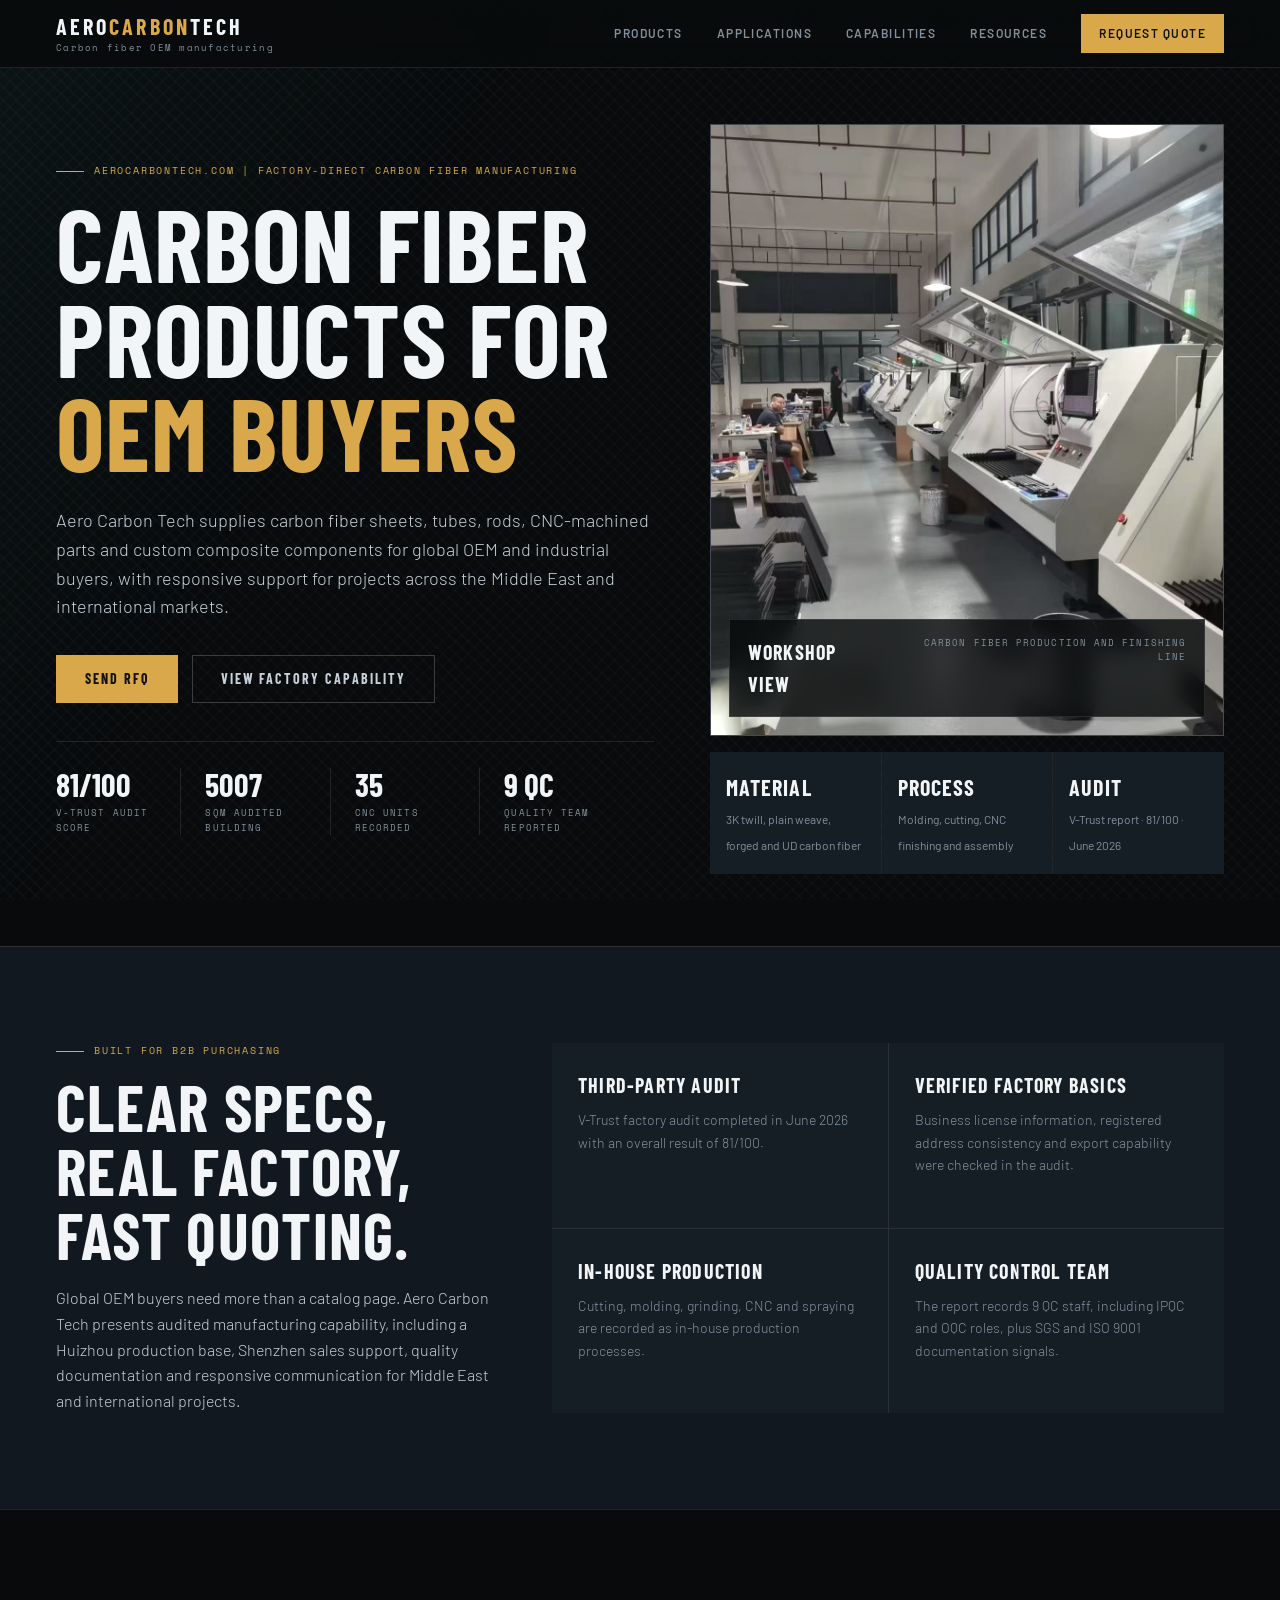
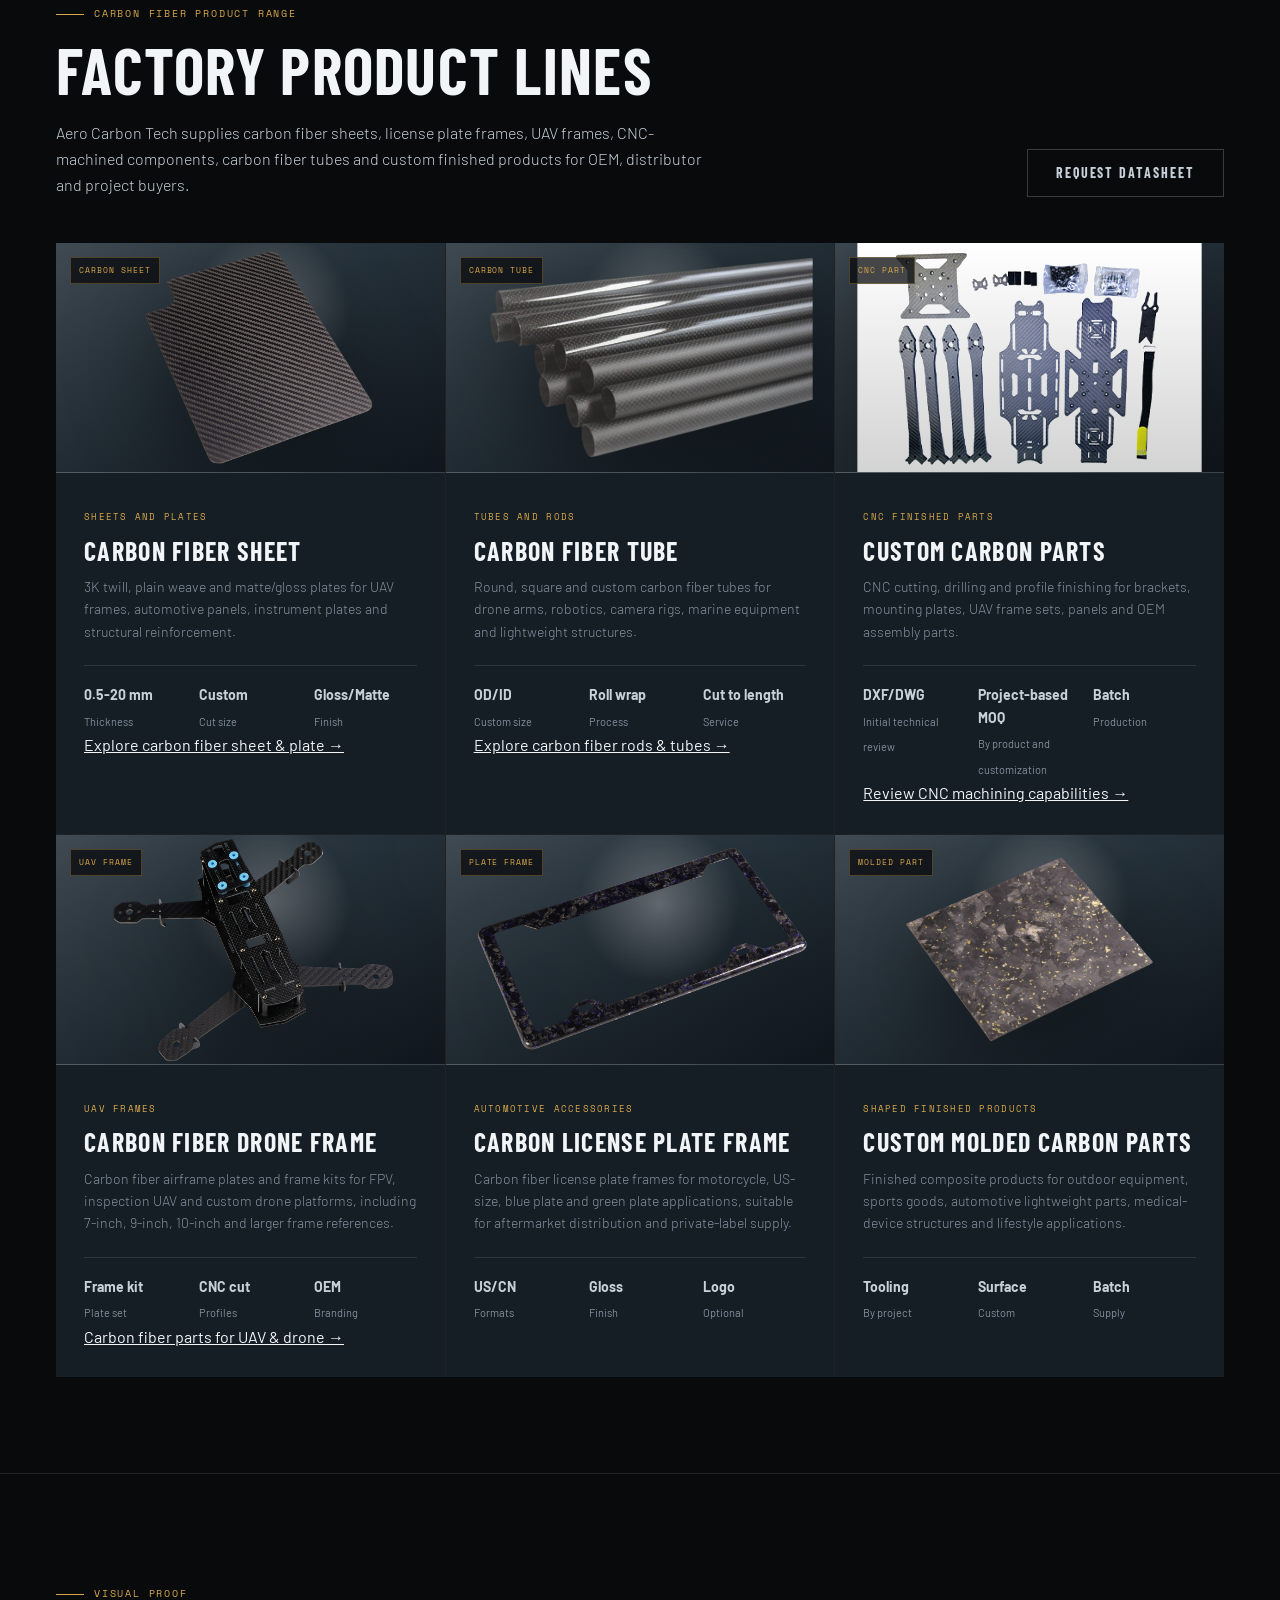
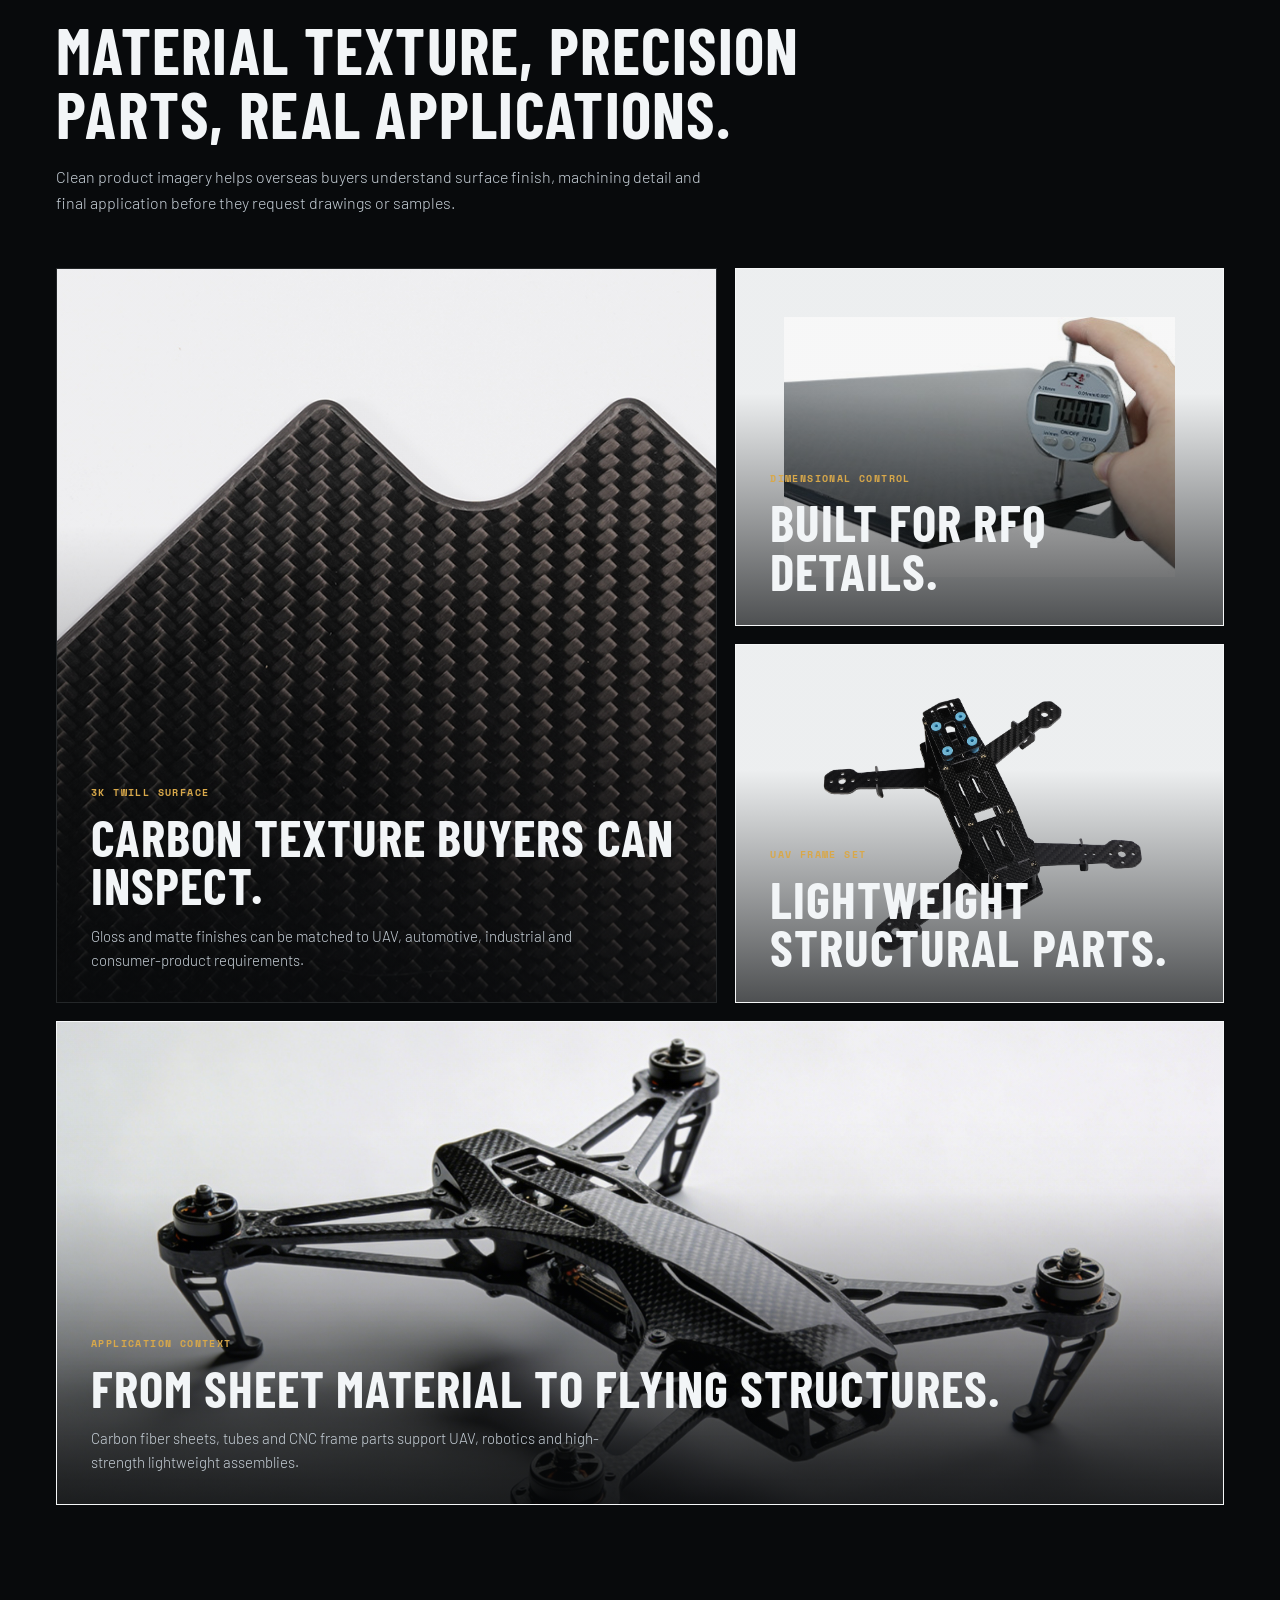
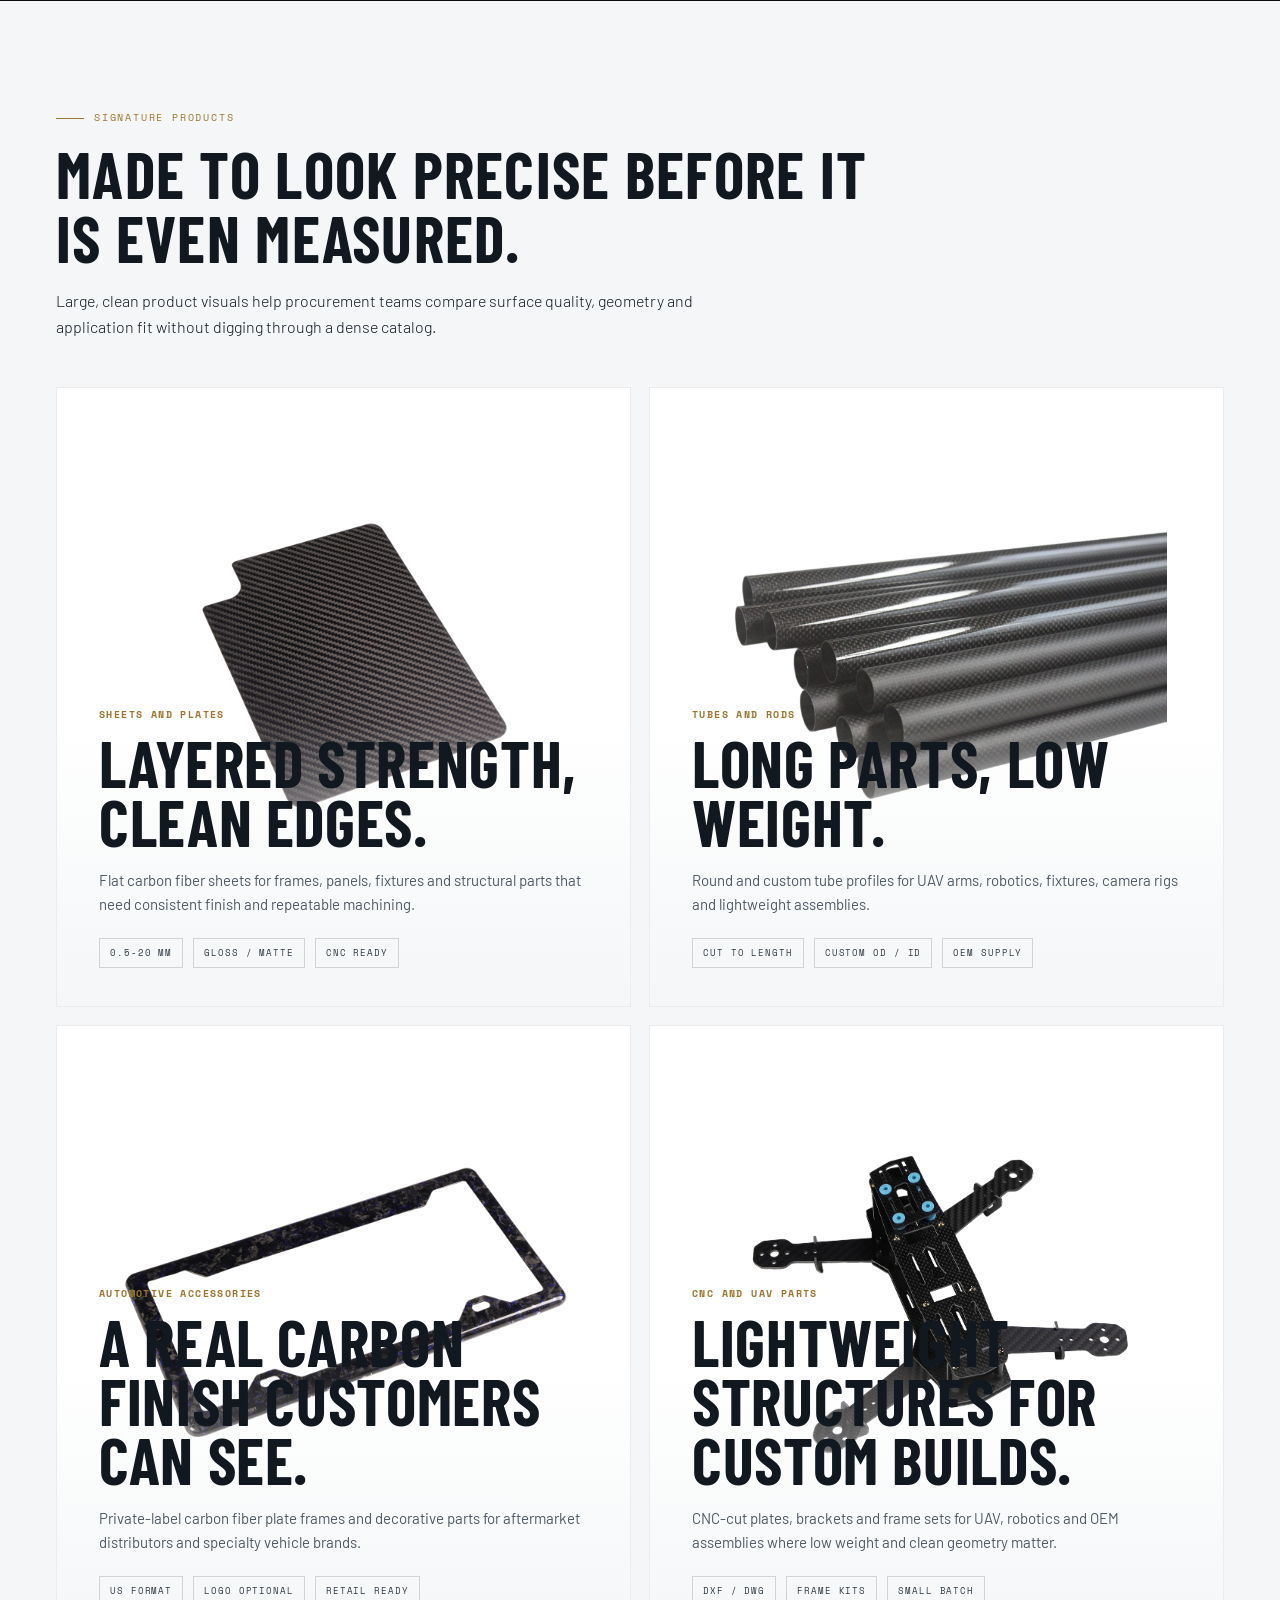
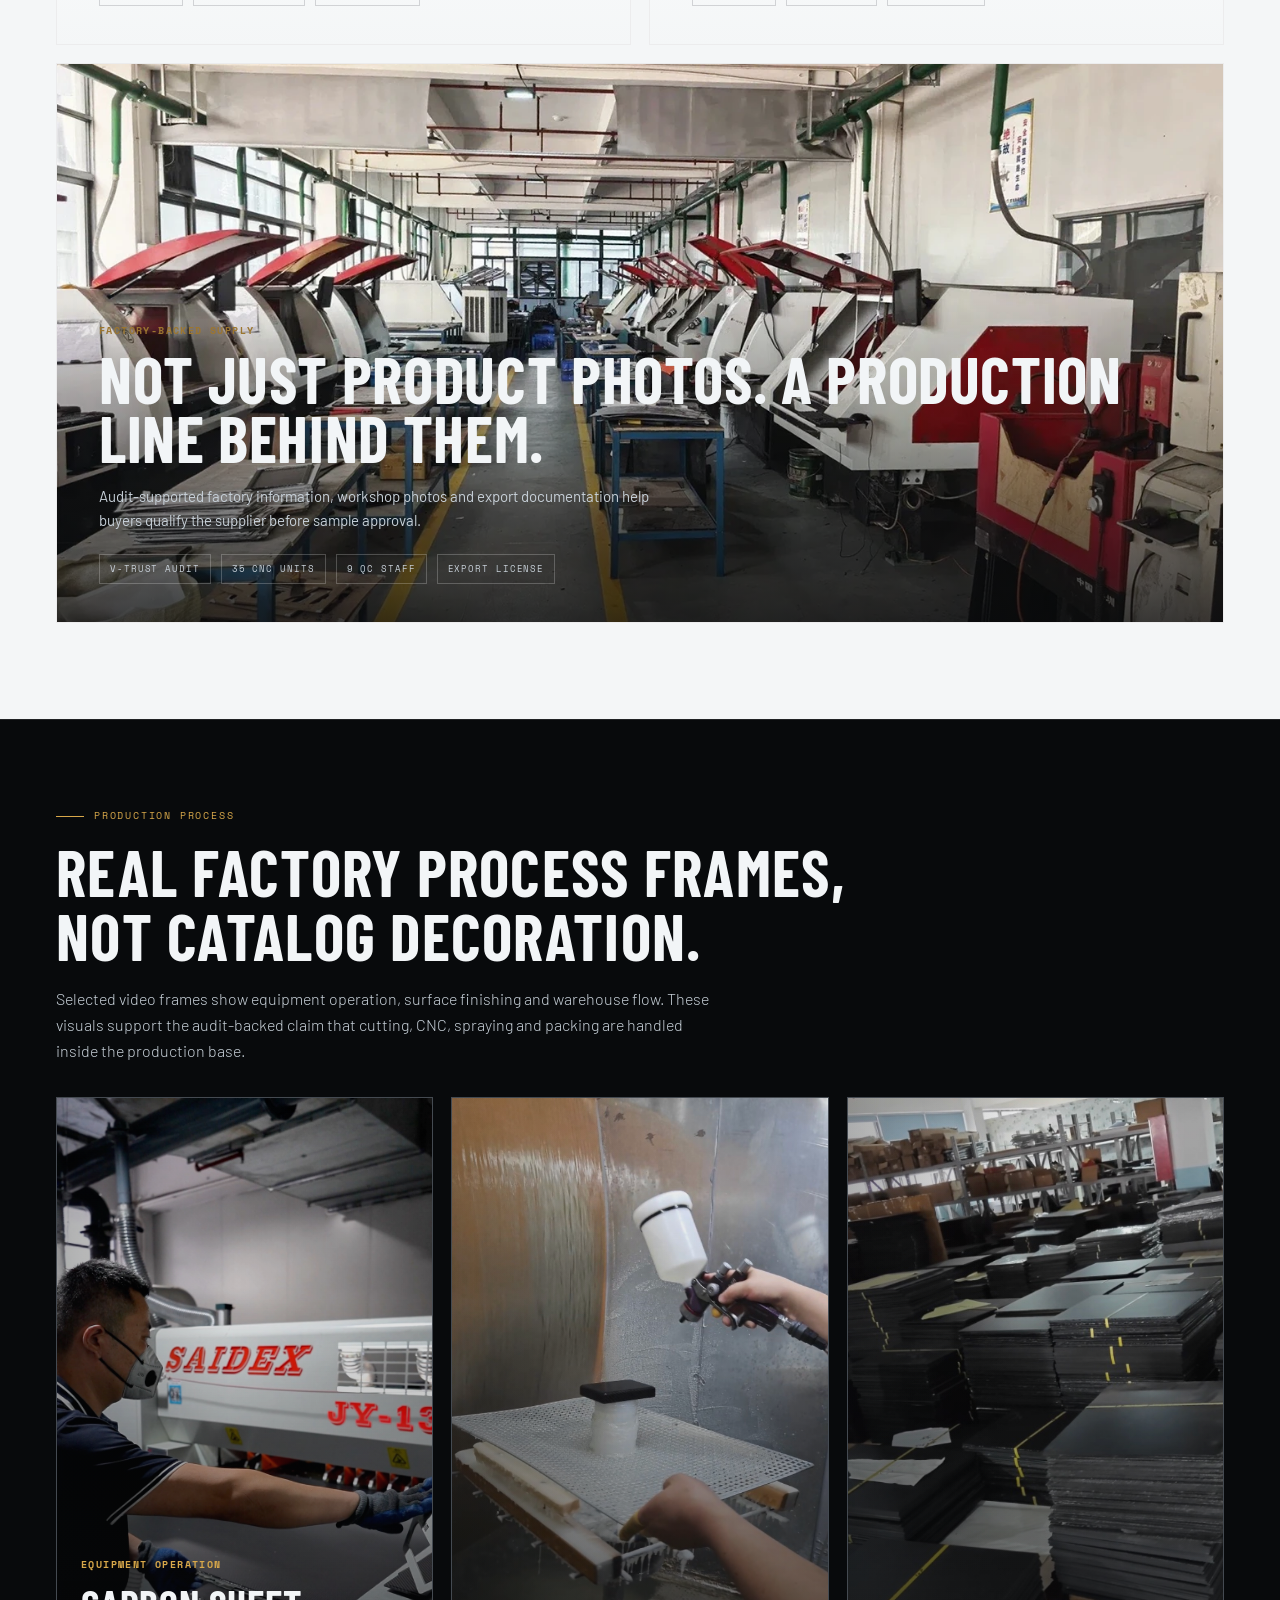
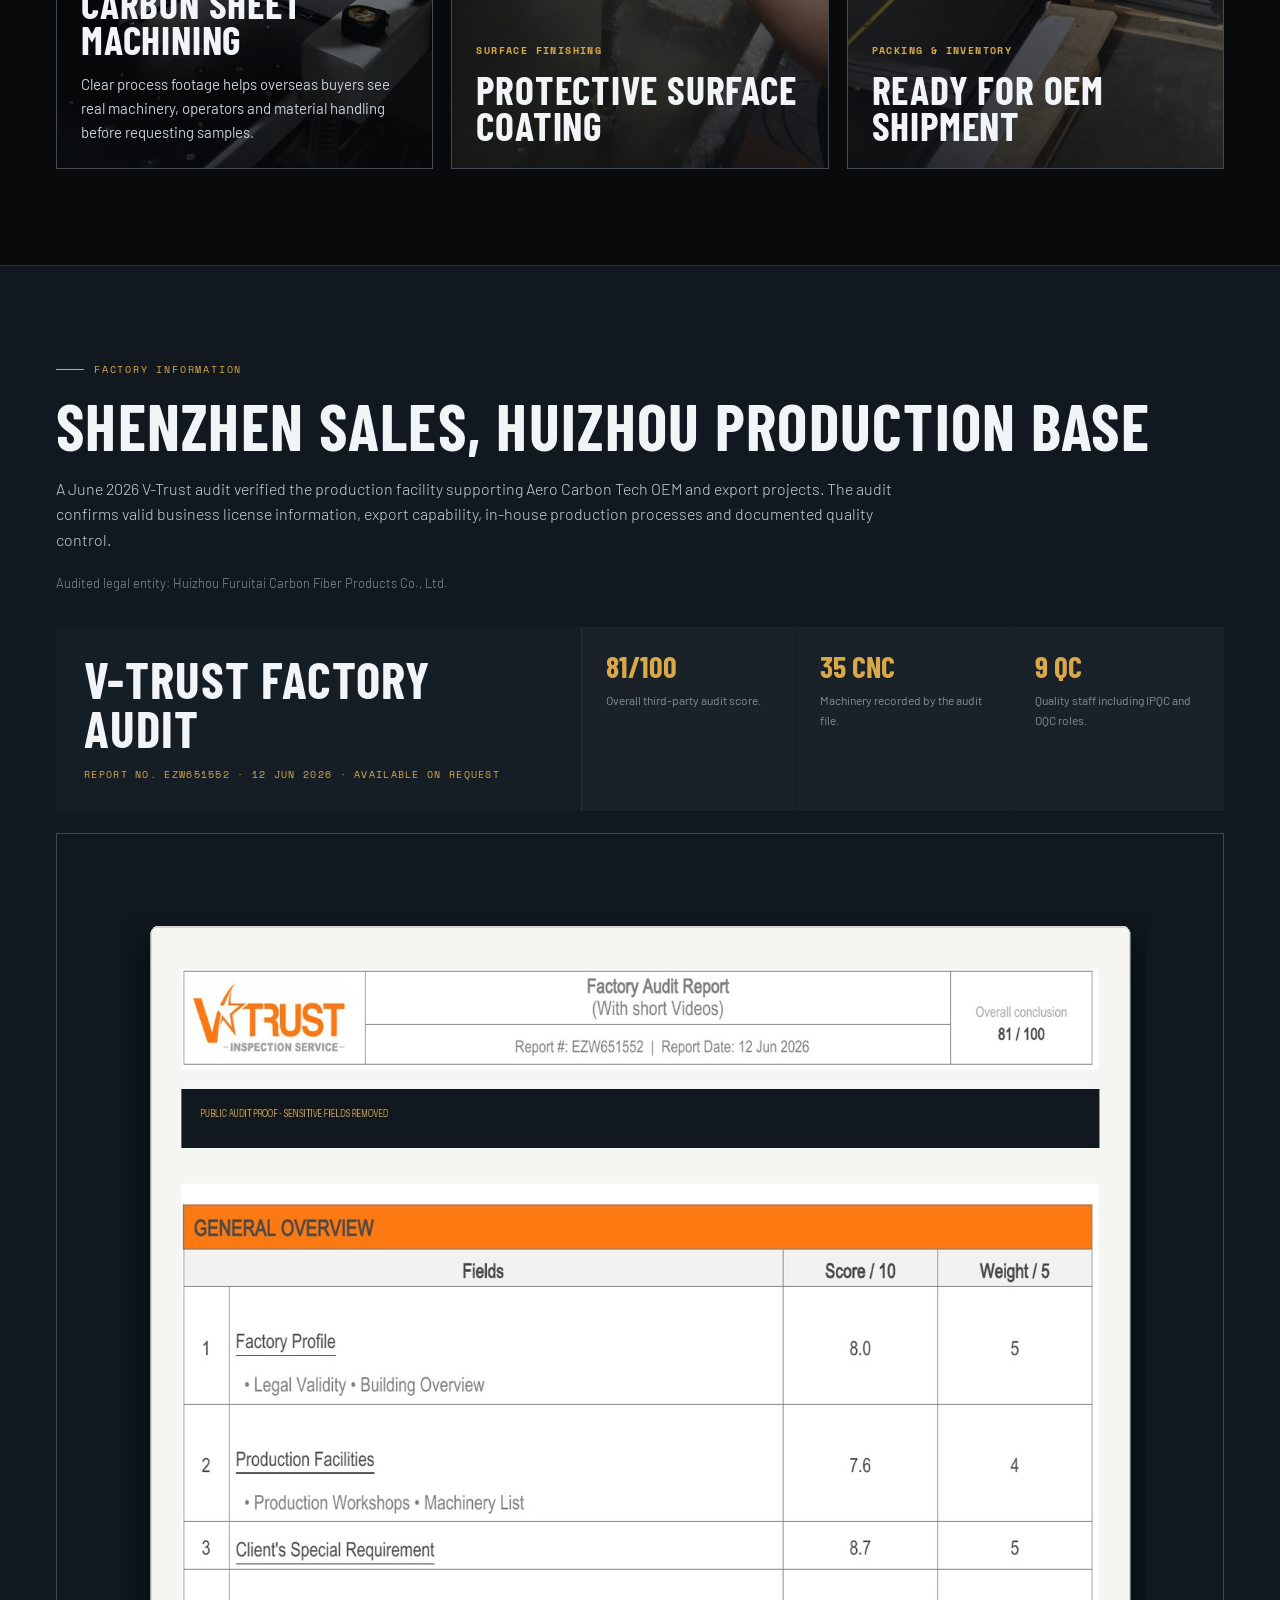
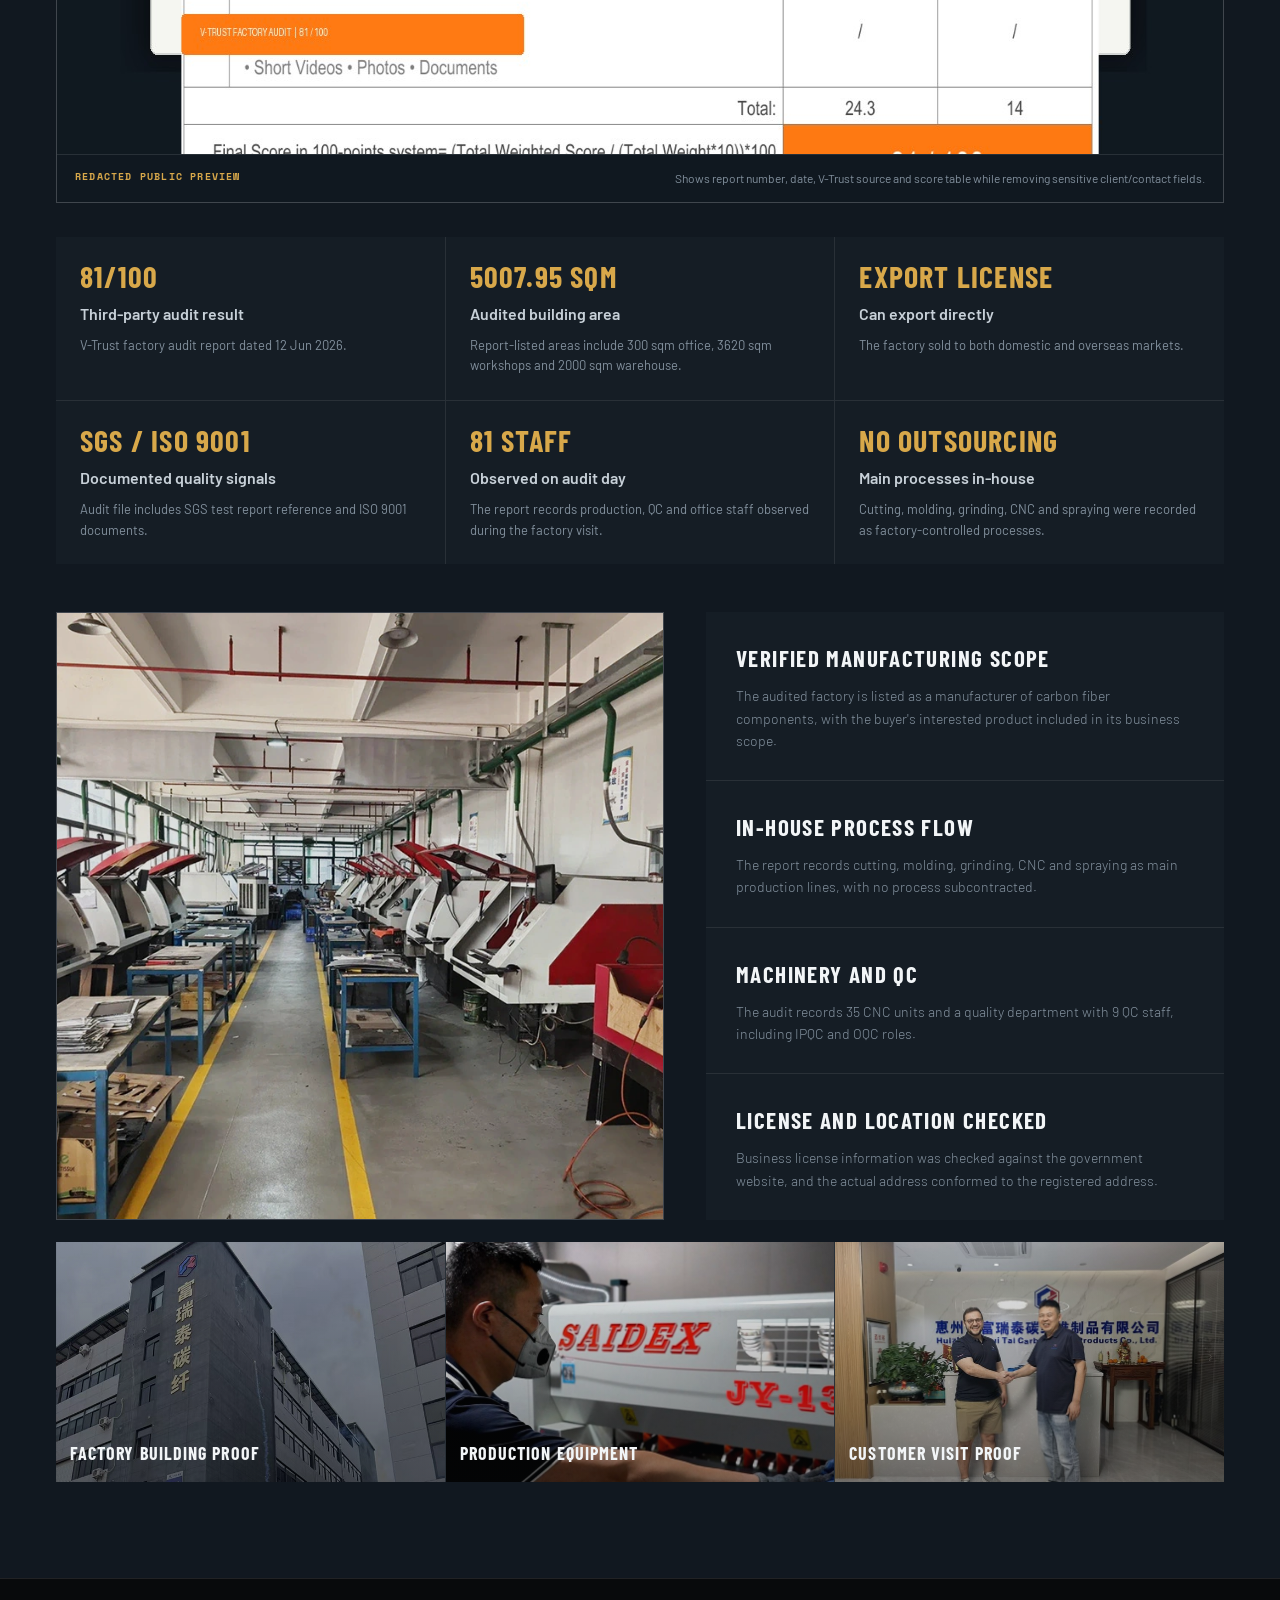
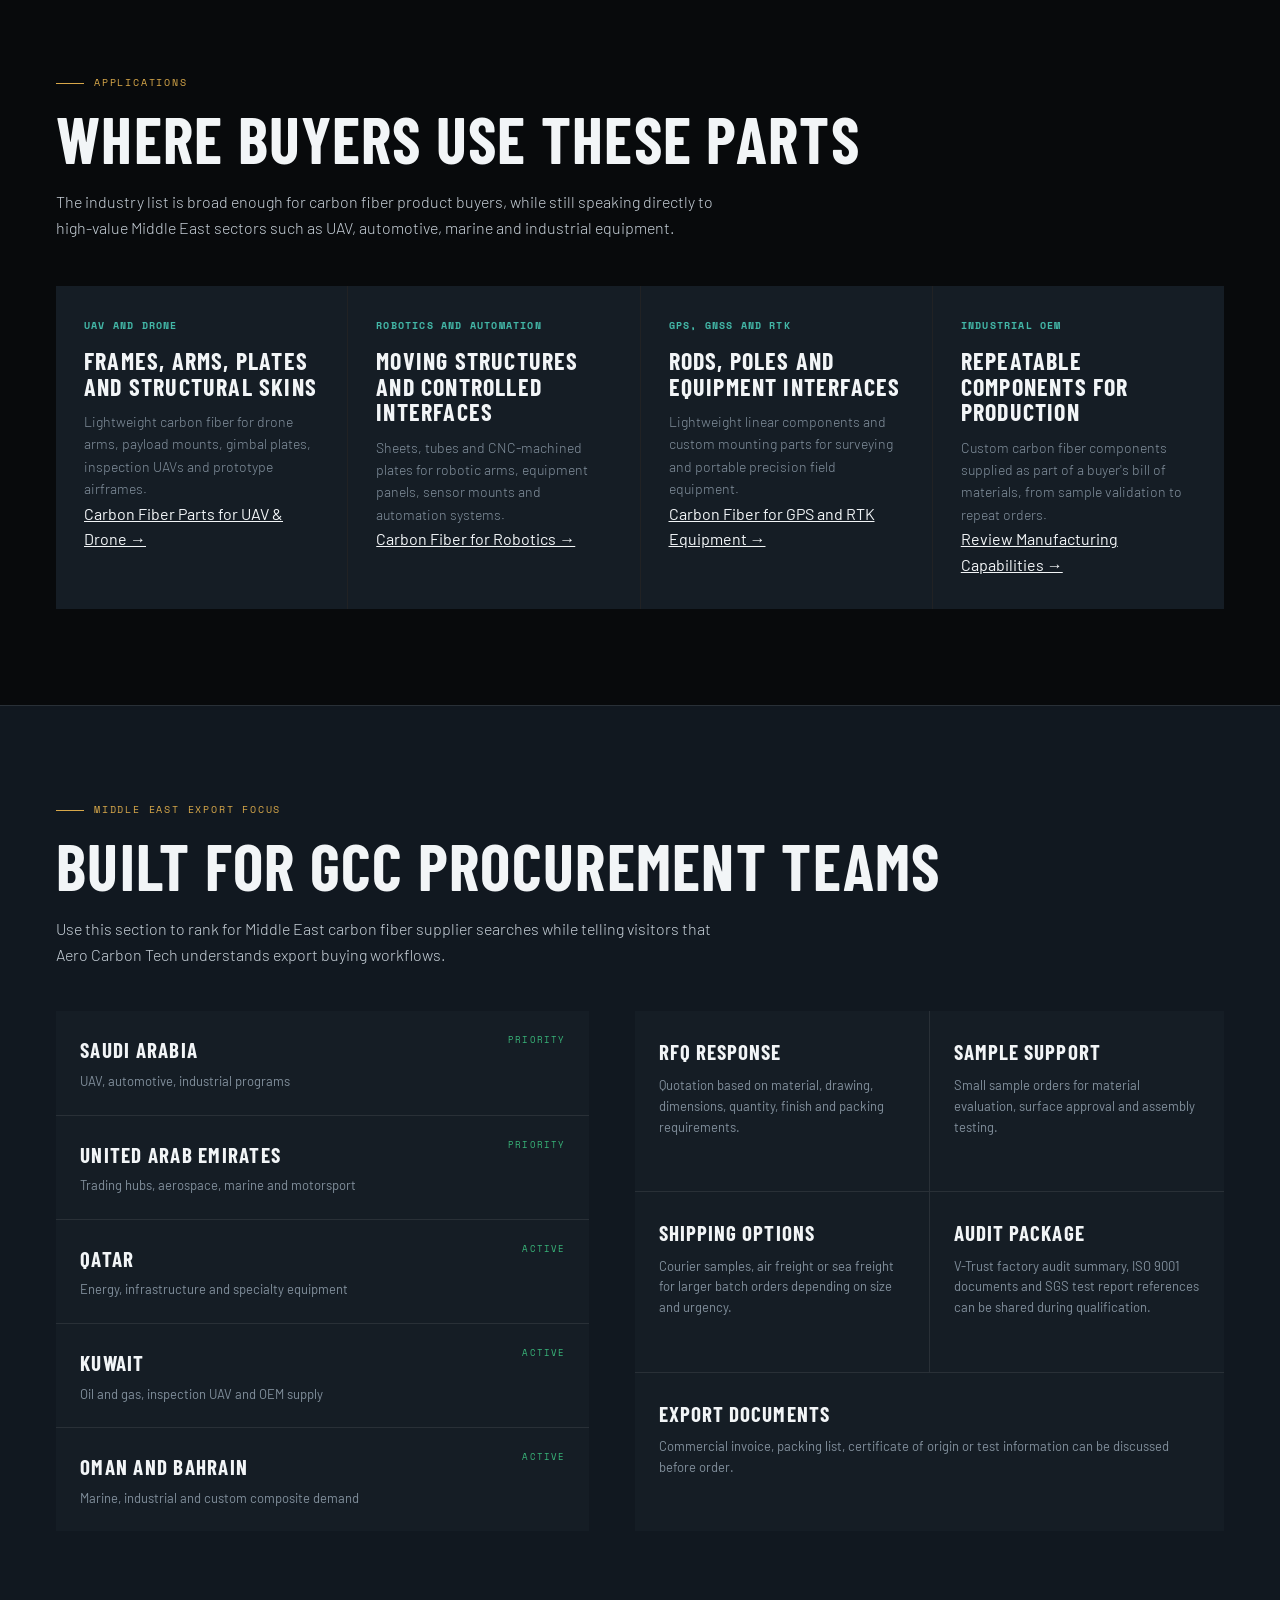
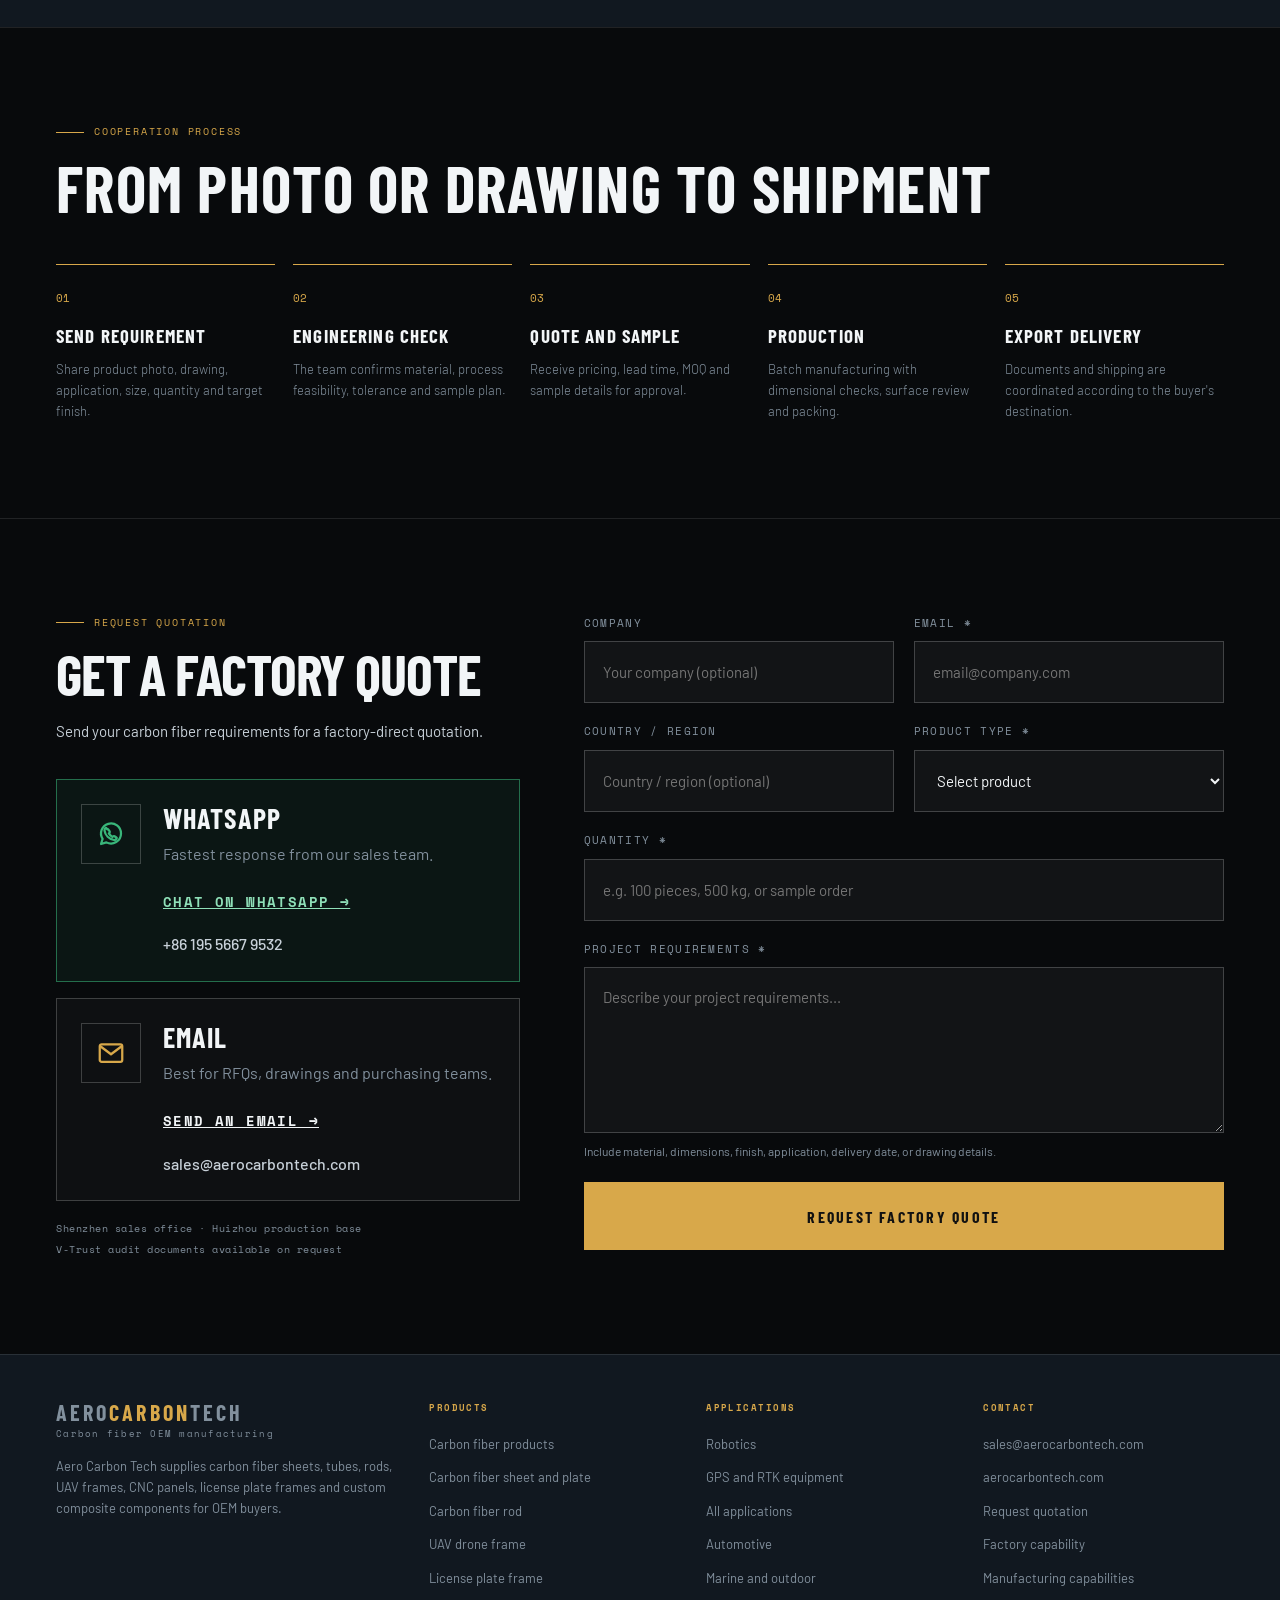
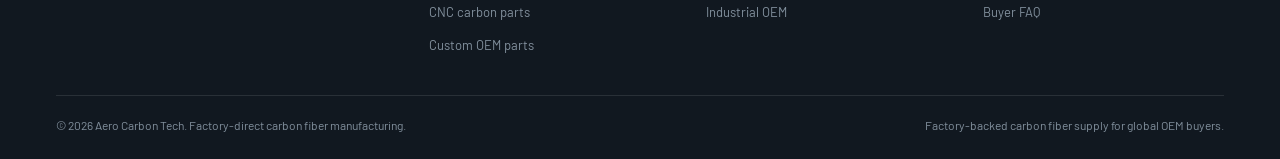
==== commit c259b295: "feat: strengthen UAV applications, factory proof and contact conversion" ====
--- a/index.html
+++ b/index.html
@@ -5,7 +5,18 @@
 <meta name="viewport" content="width=device-width, initial-scale=1.0">
 <title>Aero Carbon Tech | FRT Carbon Fiber Manufacturer for UAV, Automotive & Industrial OEMs</title>
 <meta name="description" content="Aero Carbon Tech is the export-facing carbon fiber product site backed by FRTCARBON, supplying carbon fiber sheets, tubes, UAV frames, CNC parts and custom composite components for Middle East OEM buyers.">
+  <meta property="og:type" content="website">
+  <meta property="og:site_name" content="Aero Carbon Tech">
+  <meta property="og:title" content="Aero Carbon Tech | FRT Carbon Fiber Manufacturer for UAV, Automotive & Industrial OEMs">
+  <meta property="og:description" content="Aero Carbon Tech is the export-facing carbon fiber product site backed by FRTCARBON, supplying carbon fiber sheets, tubes, UAV frames, CNC parts and custom composite components for Middle East OEM buyers.">
+  <meta property="og:url" content="https://www.aerocarbontech.com/">
+  <meta property="og:image" content="https://www.aerocarbontech.com/public/images/factory-workshop-hero.webp">
+  <meta name="twitter:card" content="summary_large_image">
+  <meta name="twitter:title" content="Aero Carbon Tech | FRT Carbon Fiber Manufacturer for UAV, Automotive & Industrial OEMs">
+  <meta name="twitter:description" content="Aero Carbon Tech is the export-facing carbon fiber product site backed by FRTCARBON, supplying carbon fiber sheets, tubes, UAV frames, CNC parts and custom composite components for Middle East OEM buyers.">
+  <meta name="twitter:image" content="https://www.aerocarbontech.com/public/images/factory-workshop-hero.webp">
 <link rel="canonical" href="https://www.aerocarbontech.com/">
+<script type="application/ld+json">{"@context":"https://schema.org","@graph":[{"@type":"WebSite","name":"Aero Carbon Tech","url":"https://www.aerocarbontech.com/"},{"@type":"Organization","name":"Aero Carbon Tech","url":"https://www.aerocarbontech.com/","email":"sales@aerocarbontech.com","image":"https://www.aerocarbontech.com/public/images/official/frtcarbon-factory-exterior.jpg","description":"Factory-direct carbon fiber sheet, CNC machining and finished OEM component manufacturing."}]}</script>
 <link rel="preconnect" href="https://fonts.googleapis.com">
 <link href="https://fonts.googleapis.com/css2?family=Barlow:wght@300;400;500;600;700&family=Barlow+Condensed:wght@500;600;700&family=Space+Mono:wght@400;700&display=swap" rel="stylesheet">
 <style>
@@ -1593,9 +1604,9 @@
     </a>
     <nav class="nav" aria-label="Main navigation">
       <a href="products/">Products</a>
-      <a href="#factory">Factory</a>
       <a href="applications/">Applications</a>
-      <a href="#markets">Middle East</a>
+      <a href="capabilities/">Capabilities</a>
+      <a href="resources/">Resources</a>
       <a class="quote-link" href="#contact">Request Quote</a>
     </nav>
   </header>
@@ -1698,6 +1709,7 @@
               <div class="spec"><strong>Custom</strong><span>Cut size</span></div>
               <div class="spec"><strong>Gloss/Matte</strong><span>Finish</span></div>
             </div>
+            <a href="products/carbon-fiber-sheet-plate/">Explore carbon fiber sheet &amp; plate →</a>
           </div>
         </article>
 
@@ -1716,6 +1728,7 @@
               <div class="spec"><strong>Roll wrap</strong><span>Process</span></div>
               <div class="spec"><strong>Cut to length</strong><span>Service</span></div>
             </div>
+            <a href="products/carbon-fiber-rod/">Explore carbon fiber rods &amp; tubes →</a>
           </div>
         </article>
 
@@ -1734,6 +1747,7 @@
               <div class="spec"><strong>Project-based MOQ</strong><span>By product and customization</span></div>
               <div class="spec"><strong>Batch</strong><span>Production</span></div>
             </div>
+            <a href="capabilities/">Review CNC machining capabilities →</a>
           </div>
         </article>
 
@@ -1752,6 +1766,7 @@
               <div class="spec"><strong>CNC cut</strong><span>Profiles</span></div>
               <div class="spec"><strong>OEM</strong><span>Branding</span></div>
             </div>
+            <a href="applications/uav-drone/">Carbon fiber parts for UAV &amp; drone →</a>
           </div>
         </article>
 
@@ -2066,26 +2081,28 @@
       <p class="lead">The industry list is broad enough for carbon fiber product buyers, while still speaking directly to high-value Middle East sectors such as UAV, automotive, marine and industrial equipment.</p>
       <div class="applications">
         <article class="app-card">
-          <b>UAV and robotics</b>
+          <b>UAV and drone</b>
           <strong>Frames, arms, plates and structural skins</strong>
           <p>Lightweight carbon fiber for drone arms, payload mounts, gimbal plates, inspection UAVs and prototype airframes.</p>
+          <a href="applications/uav-drone/">Carbon Fiber Parts for UAV &amp; Drone →</a>
+        </article>
+        <article class="app-card">
+          <b>Robotics and automation</b>
+          <strong>Moving structures and controlled interfaces</strong>
+          <p>Sheets, tubes and CNC-machined plates for robotic arms, equipment panels, sensor mounts and automation systems.</p>
           <a href="applications/robotics/">Carbon Fiber for Robotics →</a>
         </article>
         <article class="app-card">
-          <b>Automotive</b>
-          <strong>Decorative and performance components</strong>
-          <p>Gloss twill panels, interior trims, custom plates and lightweight parts for aftermarket and specialty vehicle programs.</p>
-        </article>
-        <article class="app-card">
-          <b>Marine and outdoor</b>
-          <strong>Corrosion-resistant composite parts</strong>
-          <p>Carbon tubes, poles, plates and custom parts for marine hardware, sports equipment and outdoor structures.</p>
+          <b>GPS, GNSS and RTK</b>
+          <strong>Rods, poles and equipment interfaces</strong>
+          <p>Lightweight linear components and custom mounting parts for surveying and portable precision field equipment.</p>
+          <a href="applications/gps-rtk-equipment/">Carbon Fiber for GPS and RTK Equipment →</a>
         </article>
         <article class="app-card">
           <b>Industrial OEM</b>
           <strong>Repeatable components for production</strong>
           <p>Custom carbon fiber components supplied as part of a buyer's bill of materials, from sample validation to repeat orders.</p>
-          <a href="applications/gps-rtk-equipment/">Carbon Fiber for GPS and RTK Equipment →</a>
+          <a href="capabilities/">Review Manufacturing Capabilities →</a>
         </article>
       </div>
     </section>
@@ -2169,8 +2186,8 @@
             <div>
               <strong>Email</strong>
               <p>Best for RFQs, drawings and purchasing teams.</p>
-              <a href="mailto:frtcarbon@gmail.com?subject=Carbon%20Fiber%20RFQ">Send an Email →</a>
-              <span class="contact-detail">frtcarbon@gmail.com</span>
+              <a href="mailto:sales@aerocarbontech.com?subject=Carbon%20Fiber%20RFQ">Send an Email →</a>
+              <span class="contact-detail">sales@aerocarbontech.com</span>
             </div>
           </div>
         </div>
@@ -2275,7 +2292,7 @@
       <div>
         <h4>Contact</h4>
         <ul>
-          <li><a href="mailto:frtcarbon@gmail.com">frtcarbon@gmail.com</a></li>
+          <li><a href="mailto:sales@aerocarbontech.com">sales@aerocarbontech.com</a></li>
           <li><a href="https://www.aerocarbontech.com/">aerocarbontech.com</a></li>
           <li><a href="#contact">Request quotation</a></li>
           <li><a href="#factory">Factory capability</a></li>
@@ -2404,7 +2421,7 @@
       rfqForm.reset();
     } catch (error) {
       formStatus.className = "form-status error";
-      formStatus.textContent = "The RFQ could not be sent. Please email frtcarbon@gmail.com or contact us on WhatsApp.";
+      formStatus.textContent = "The RFQ could not be sent. Please email sales@aerocarbontech.com or contact us on WhatsApp.";
     } finally {
       submitButton.disabled = false;
       submitButton.textContent = "Request Factory Quote";
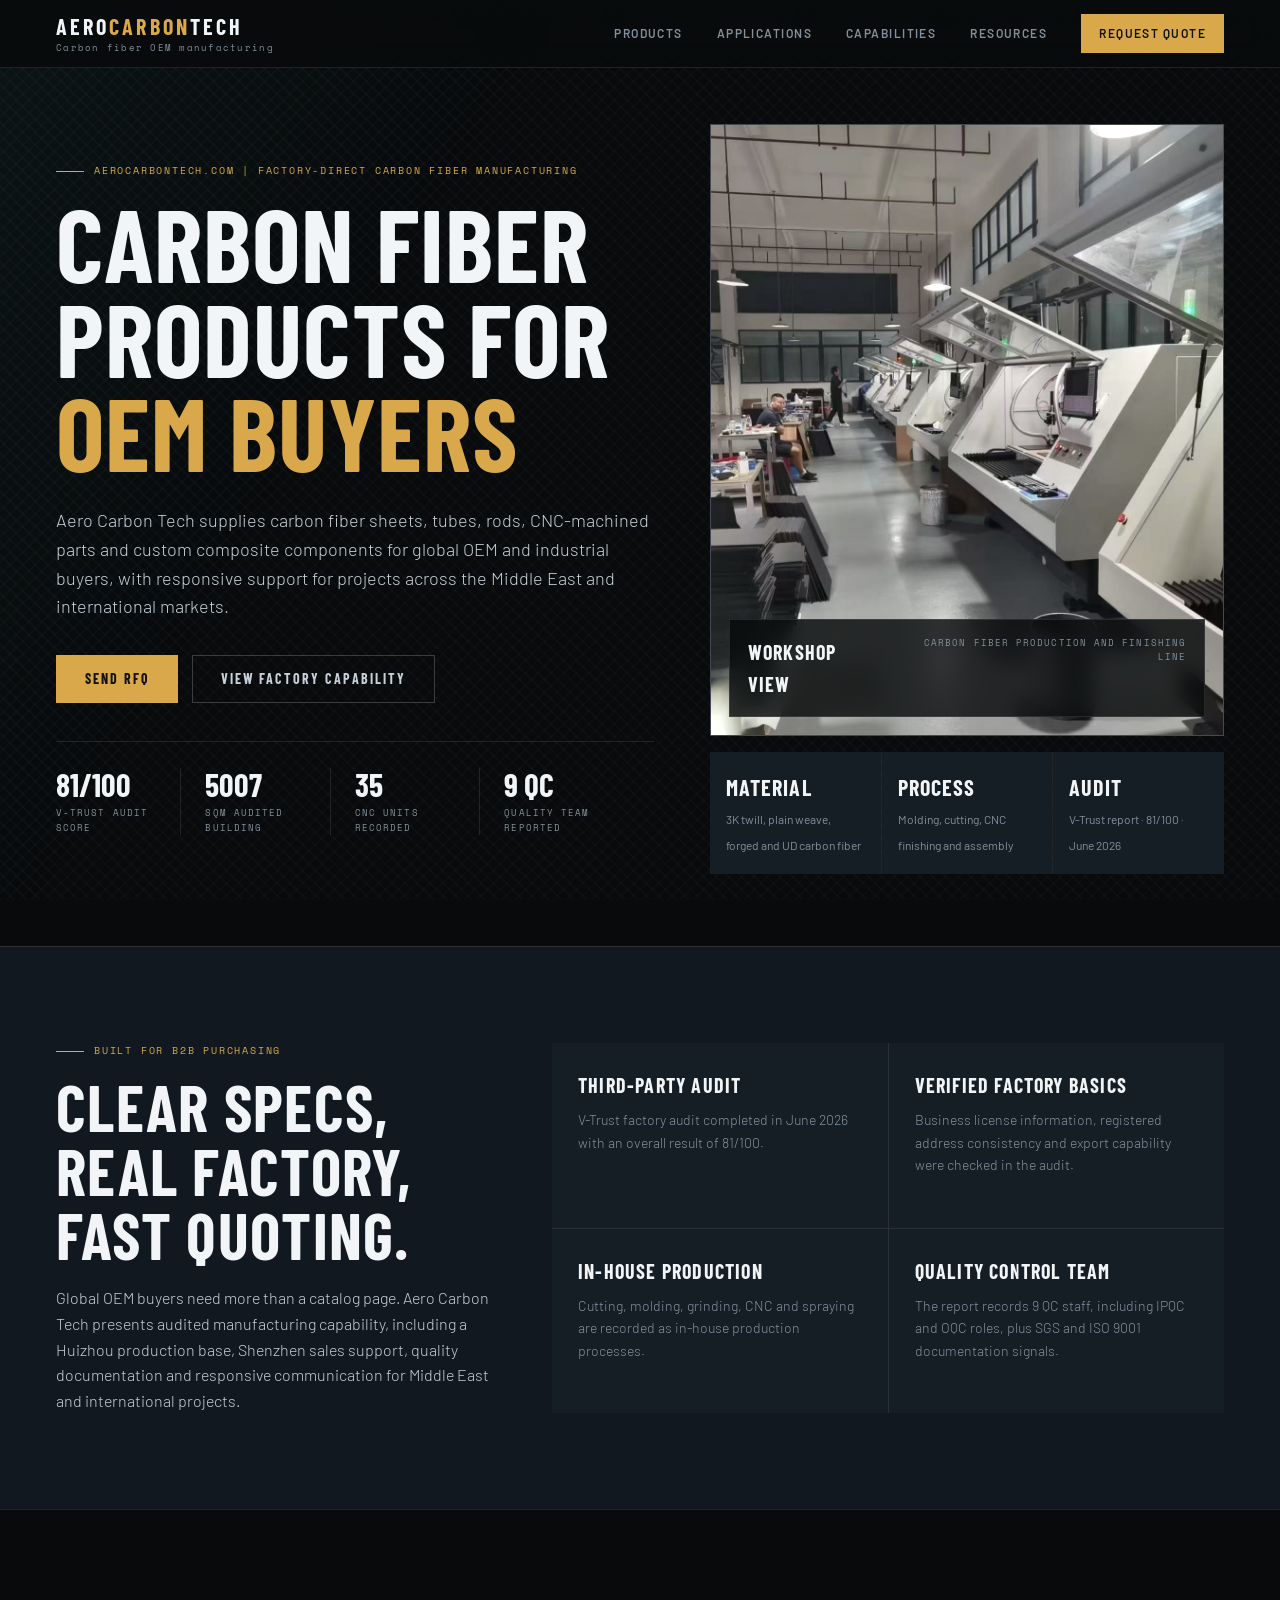
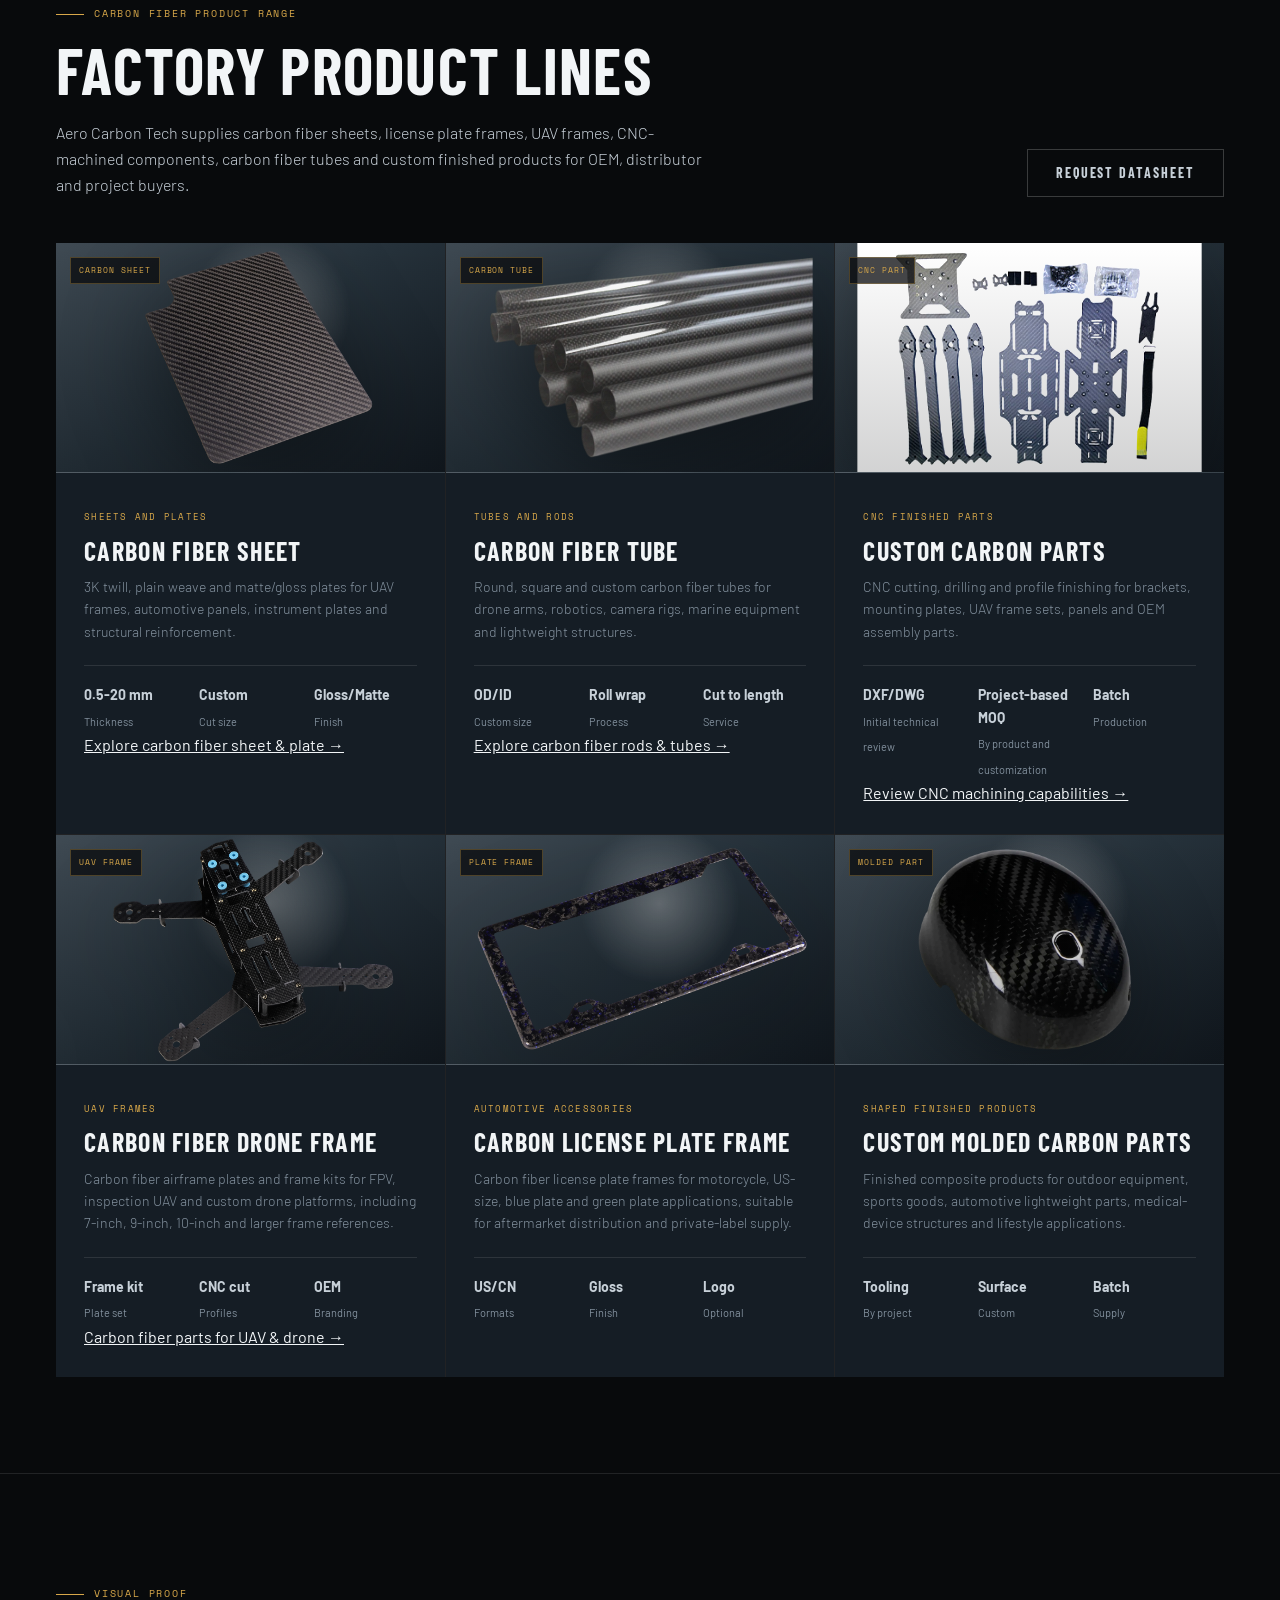
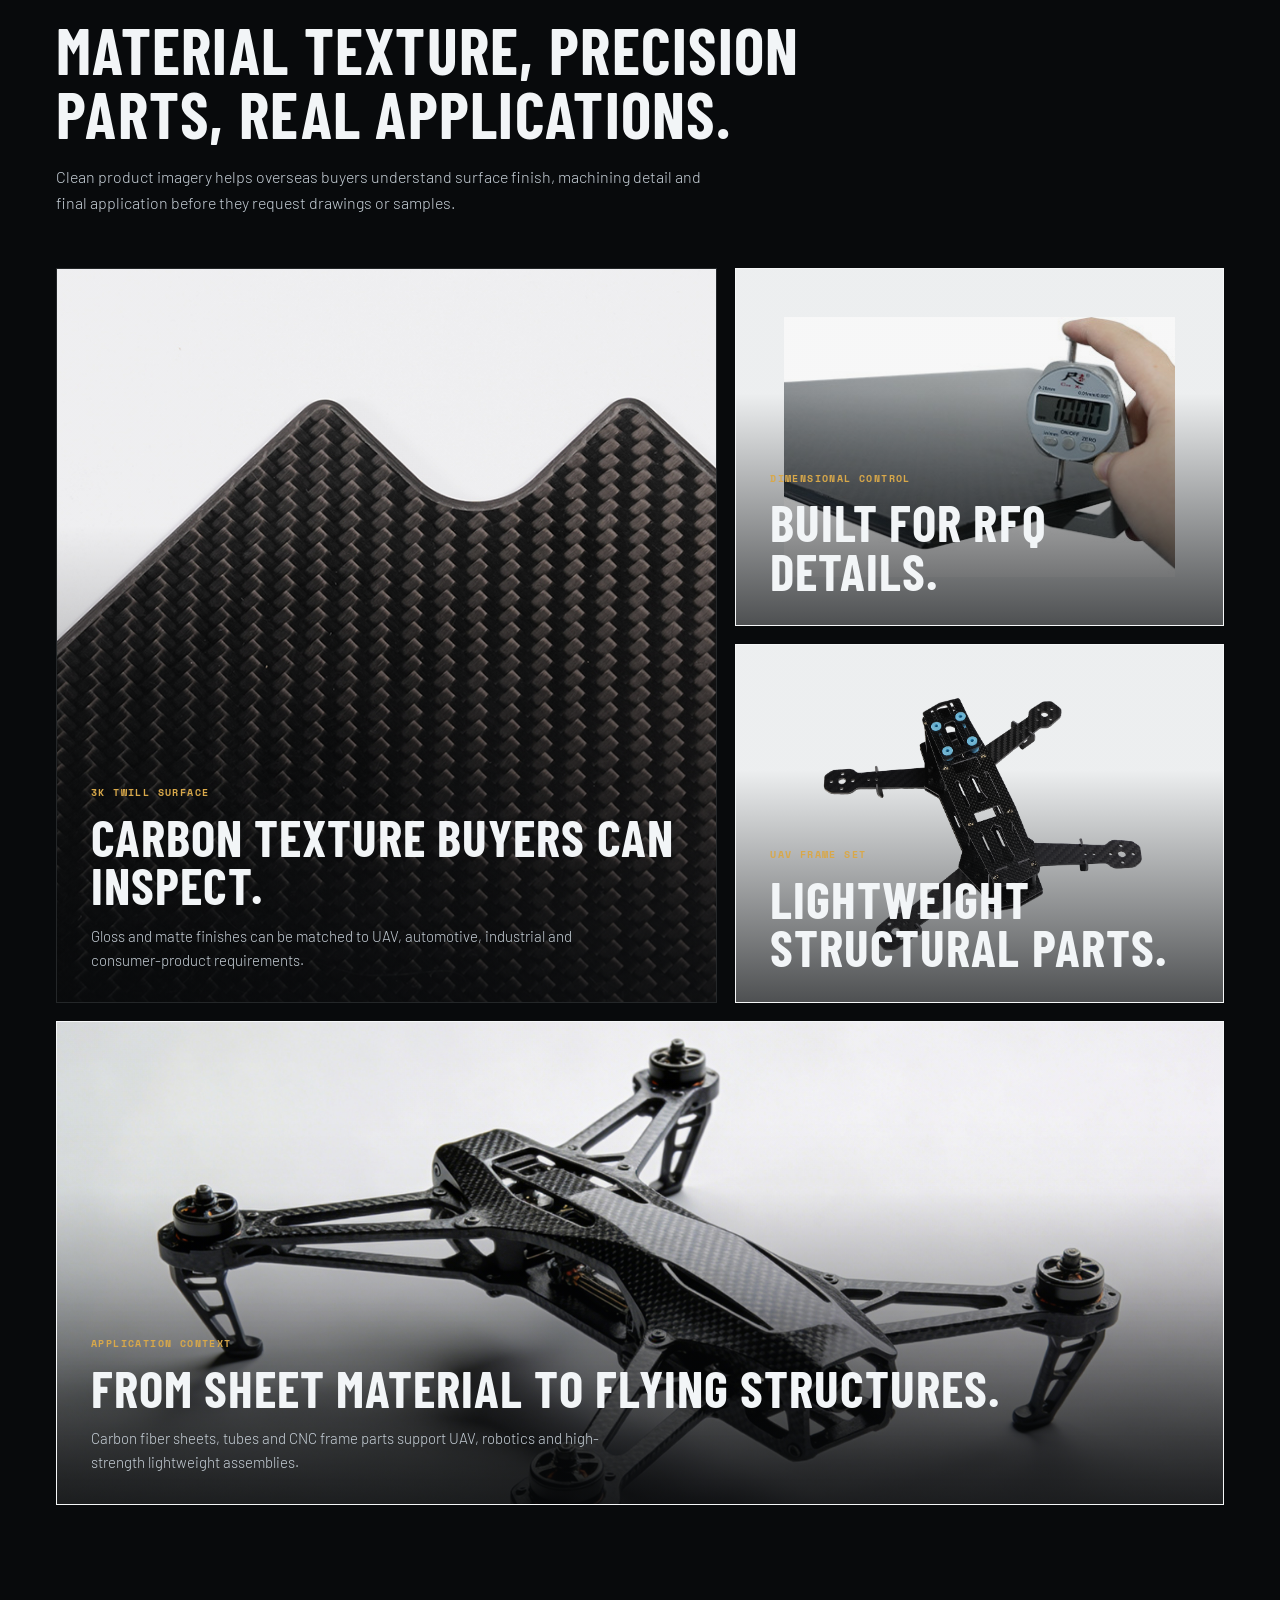
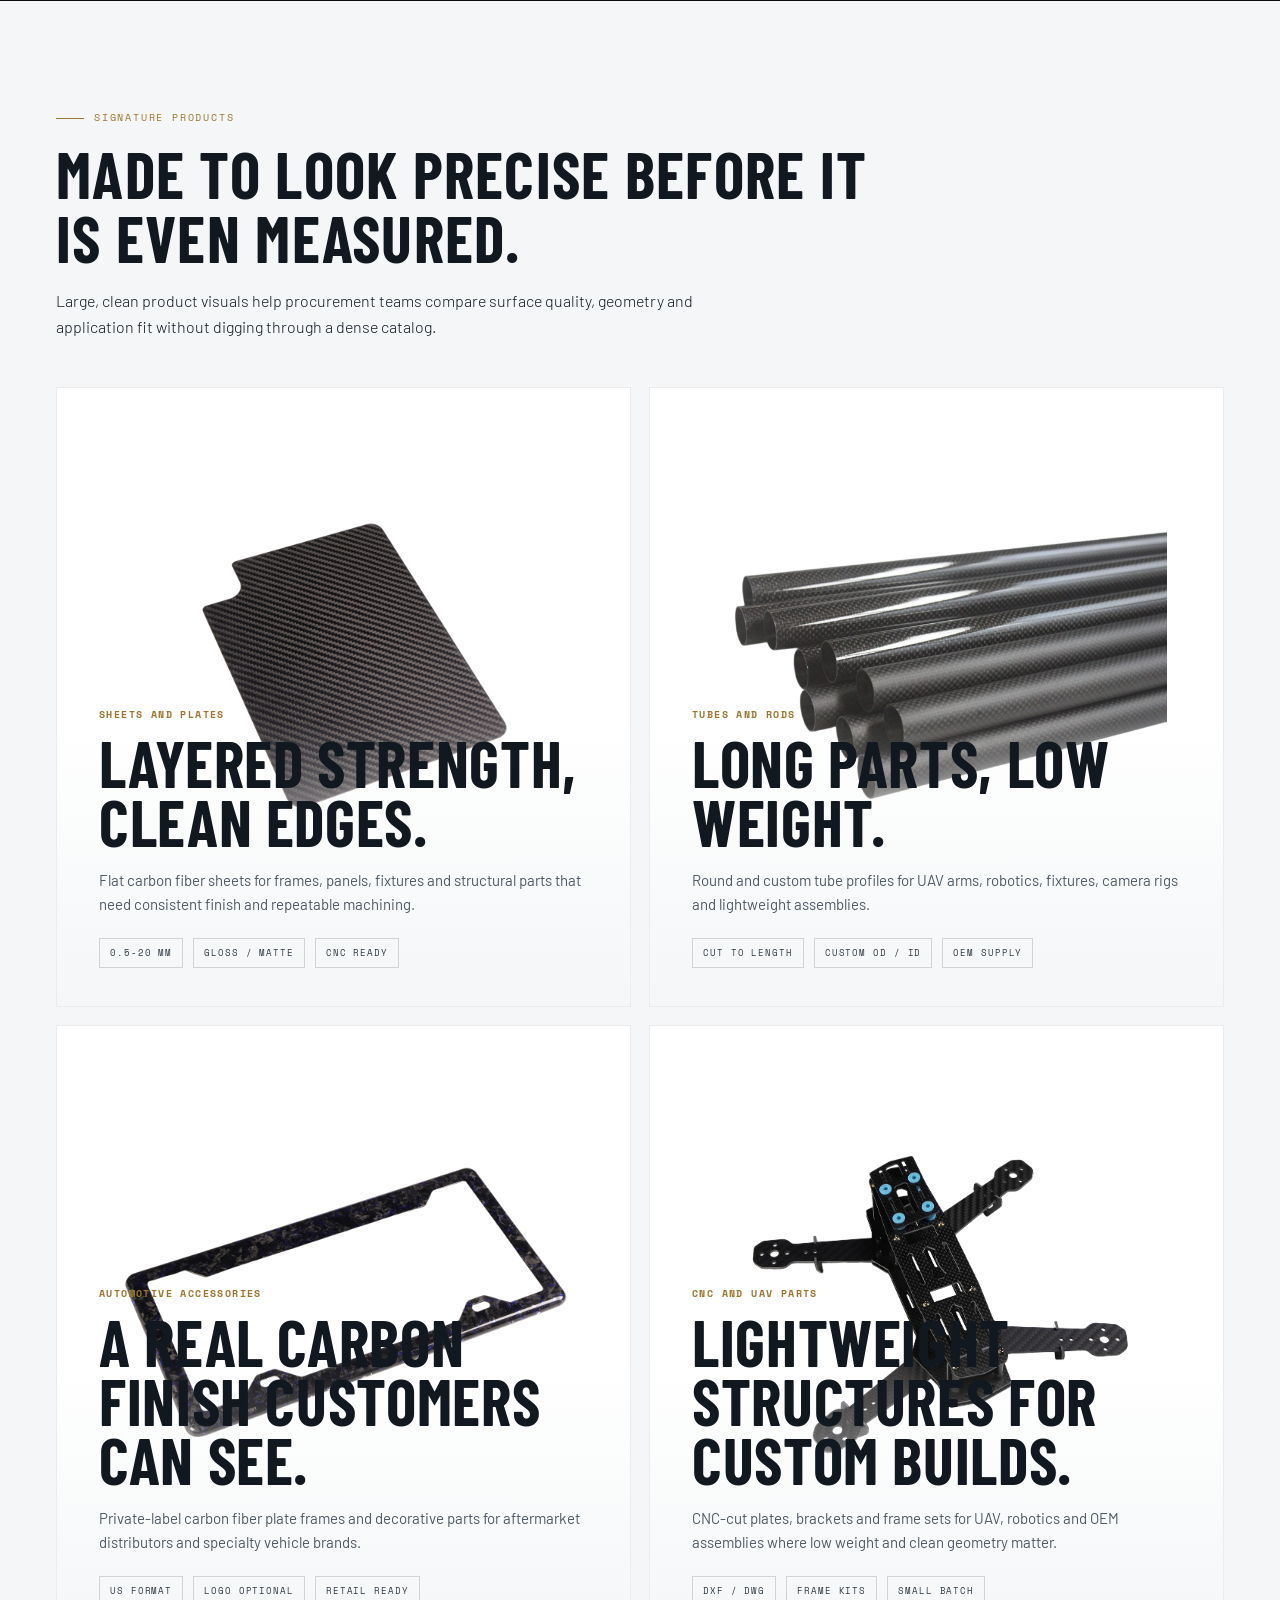
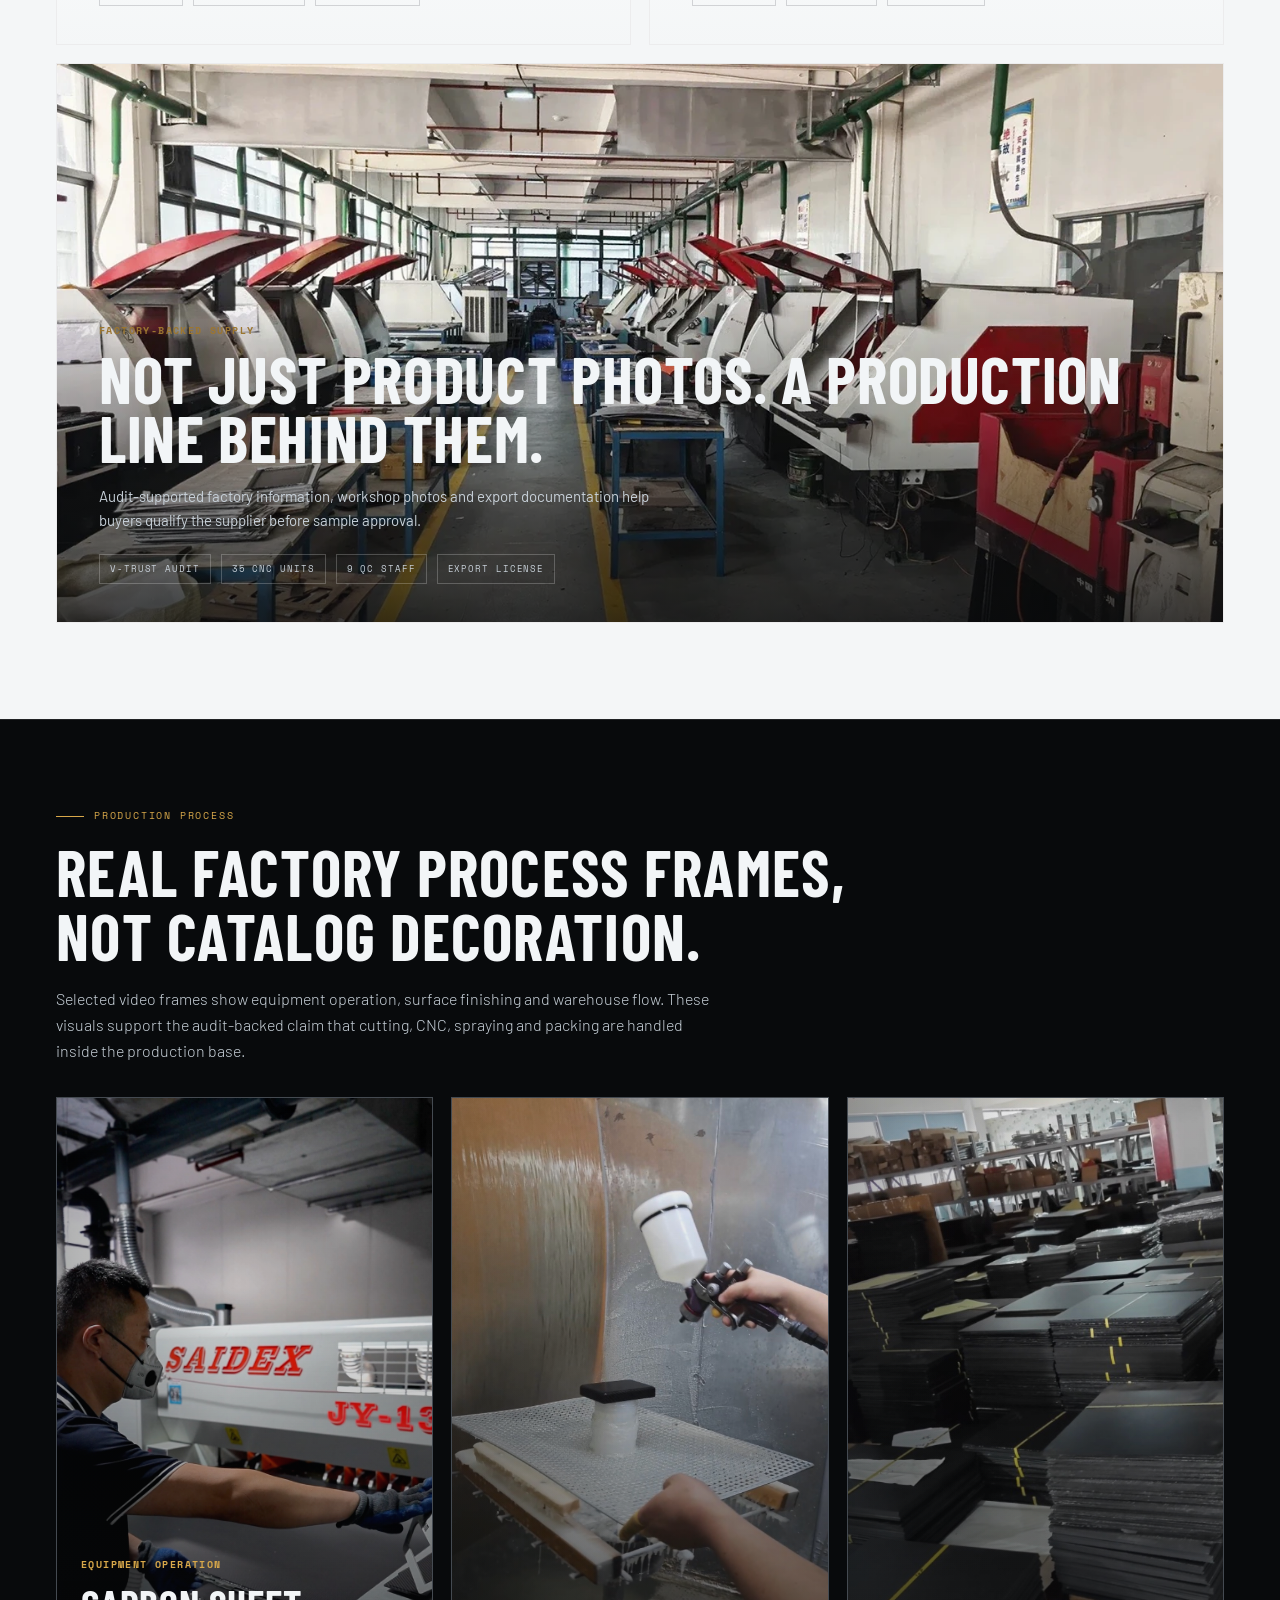
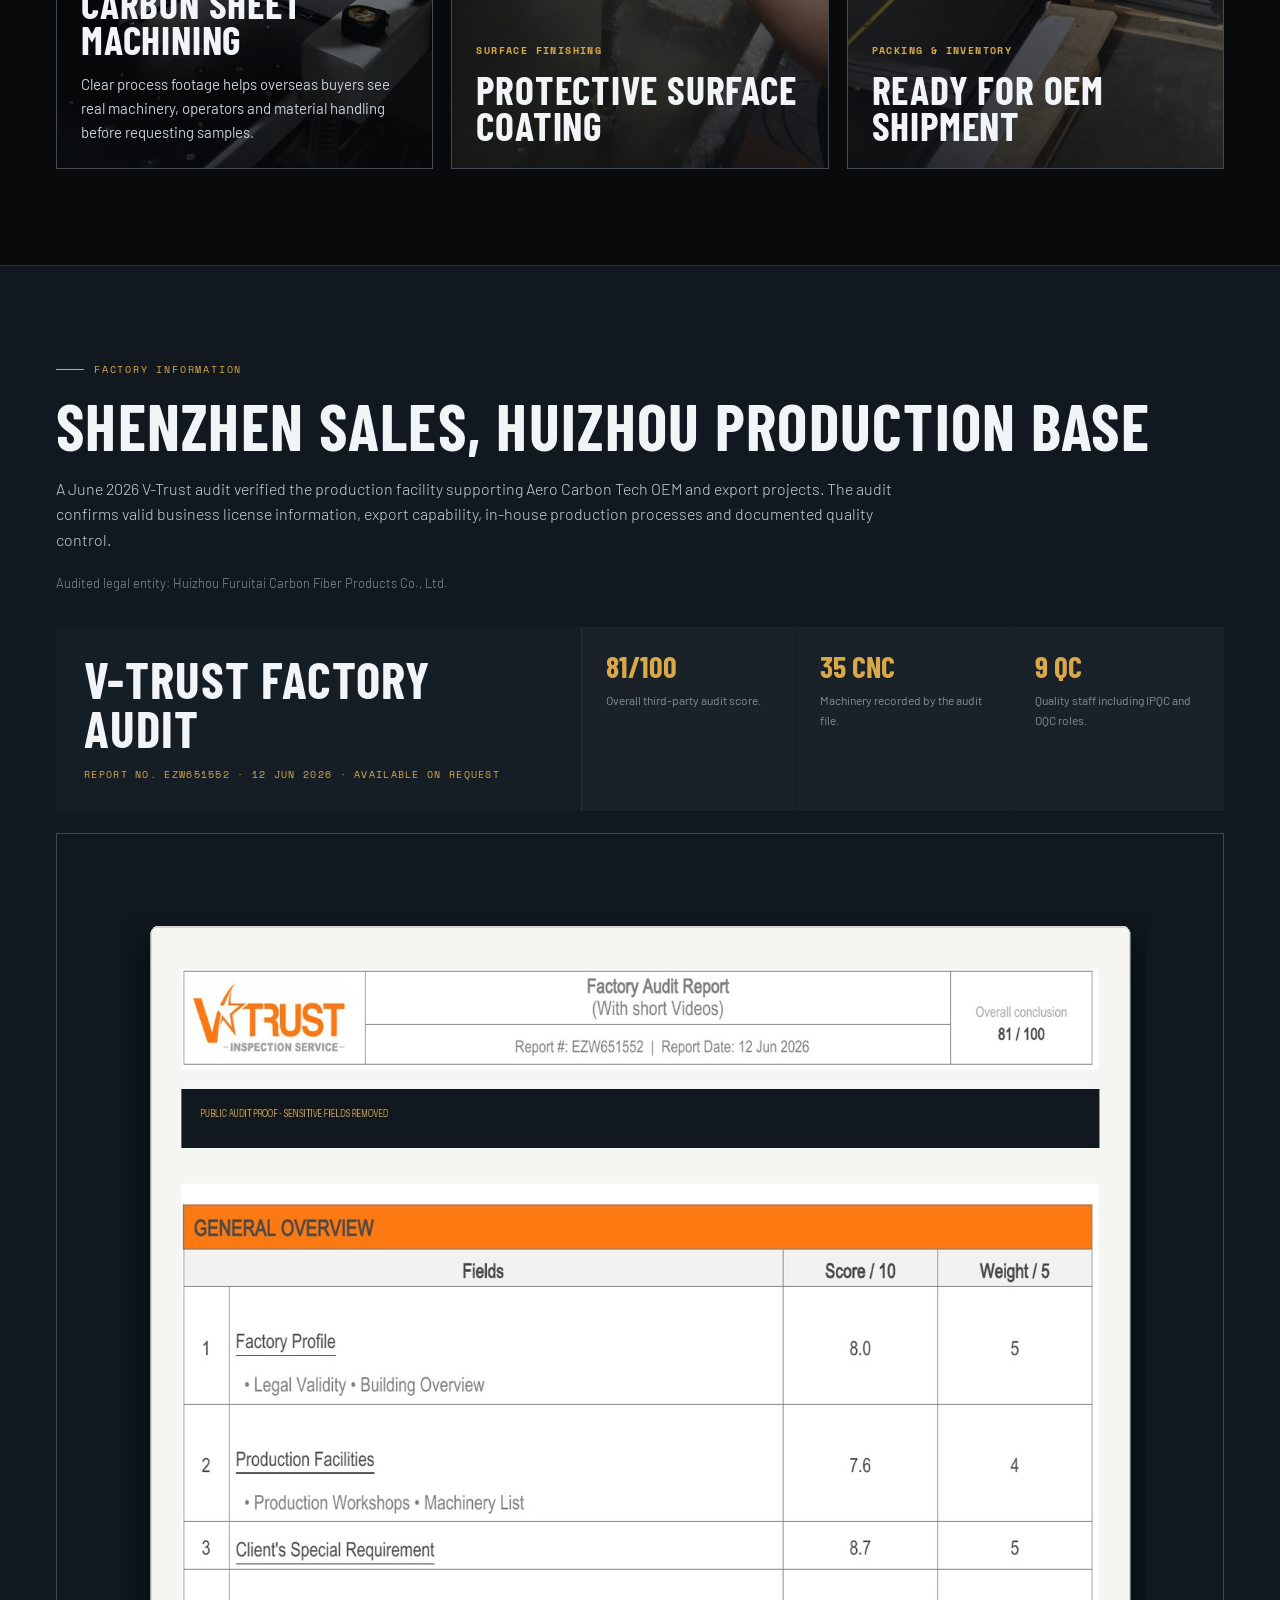
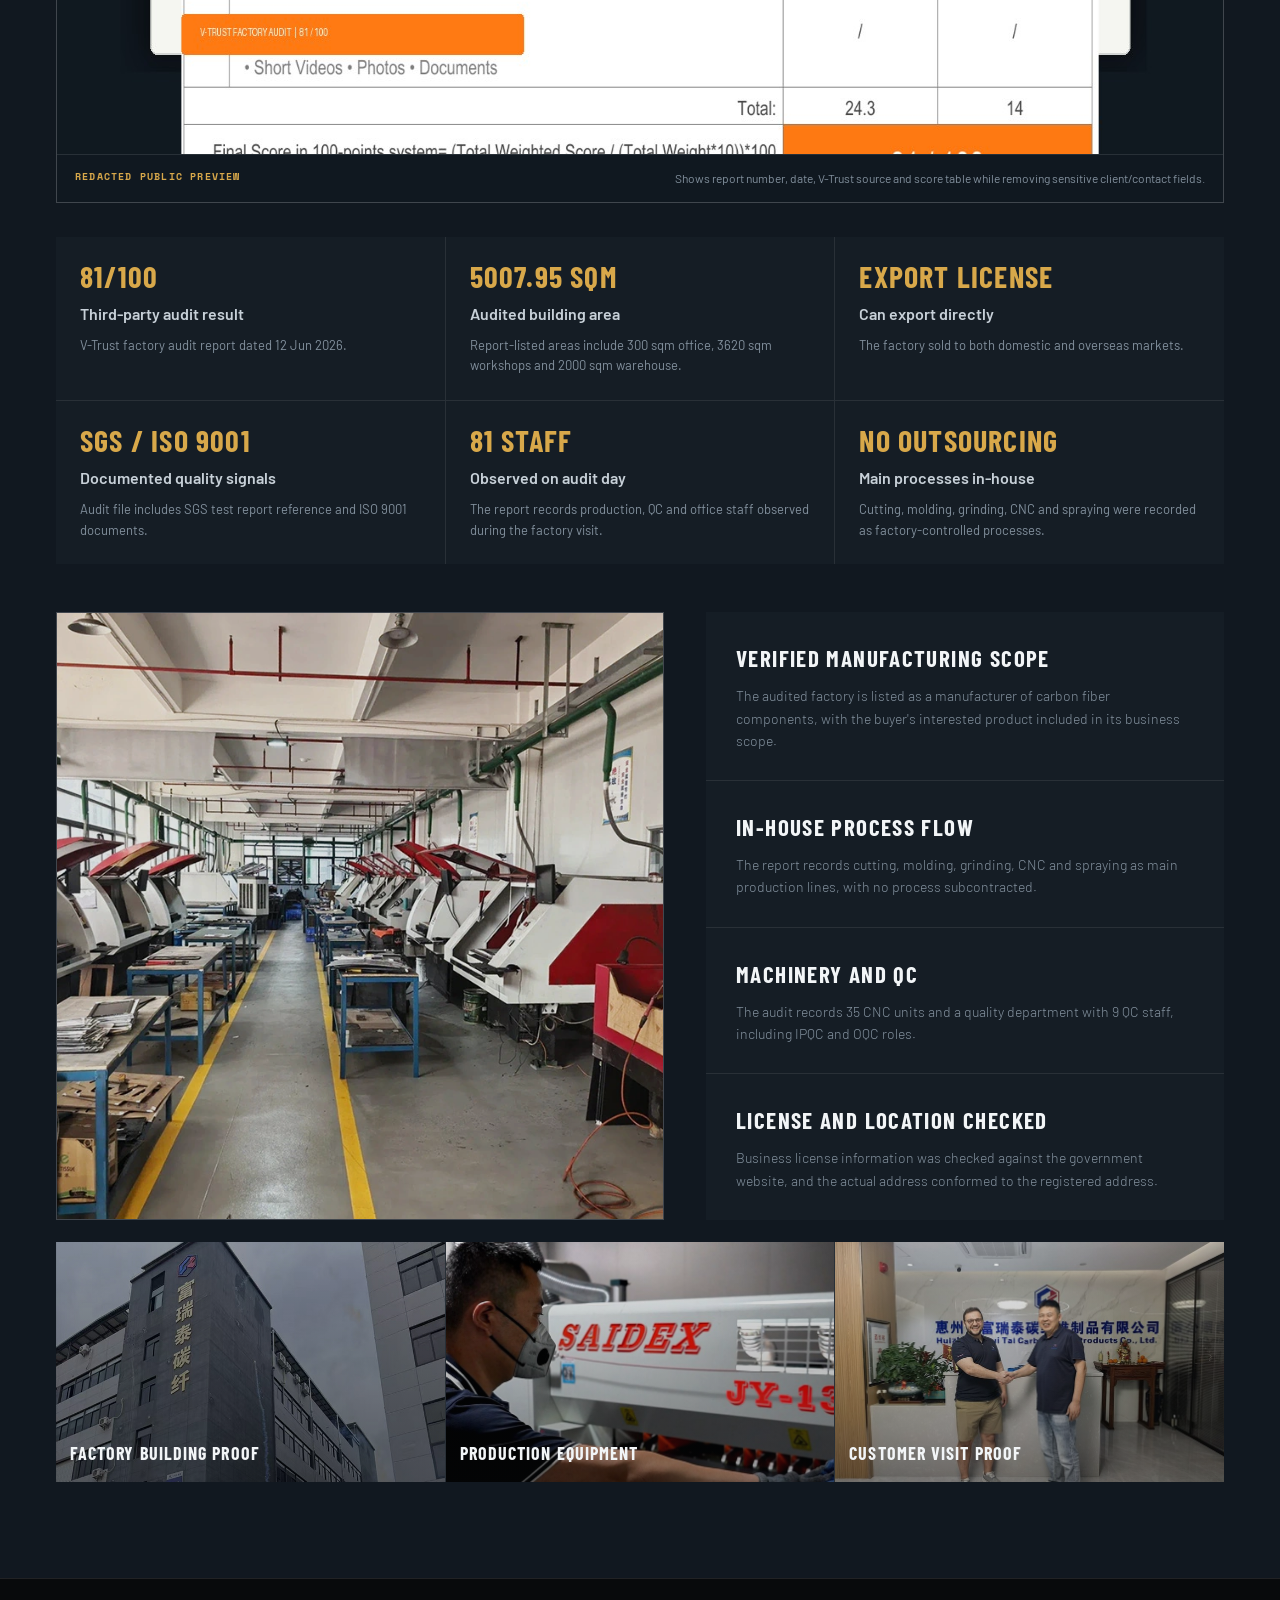
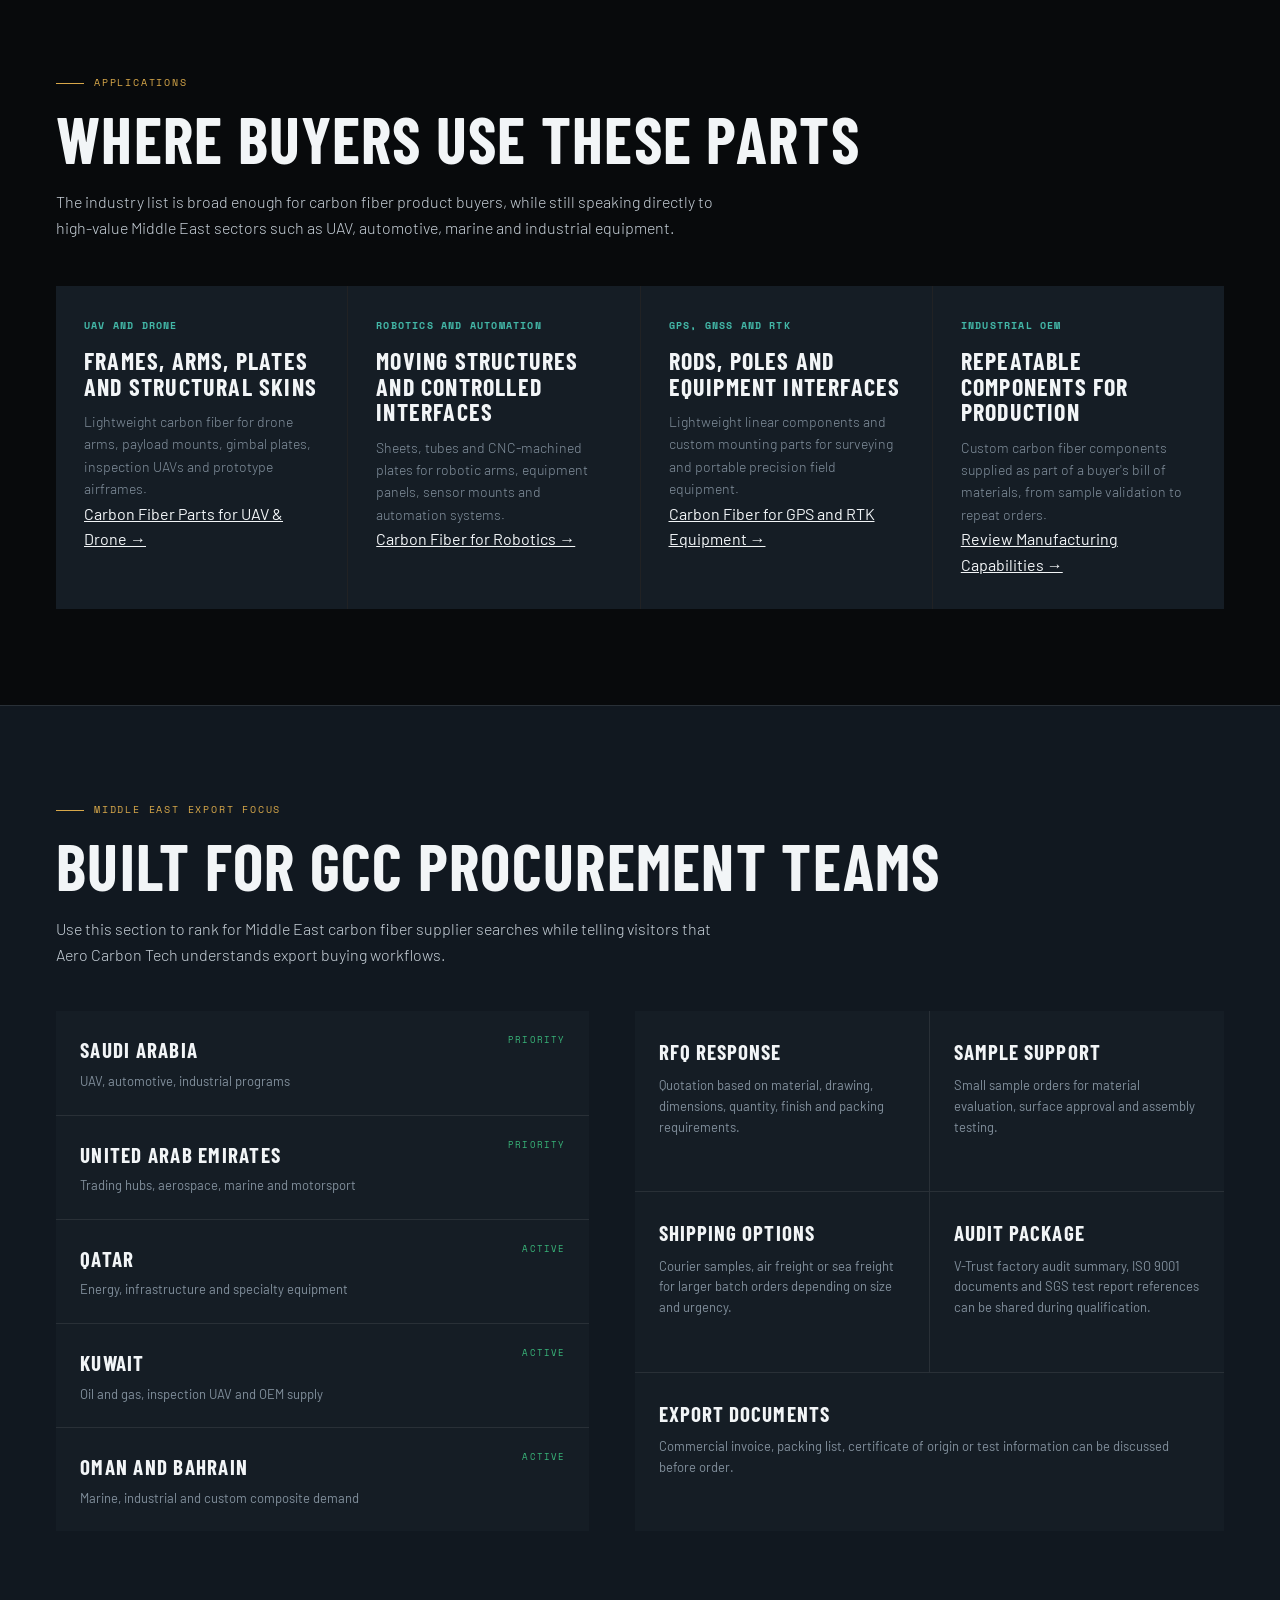
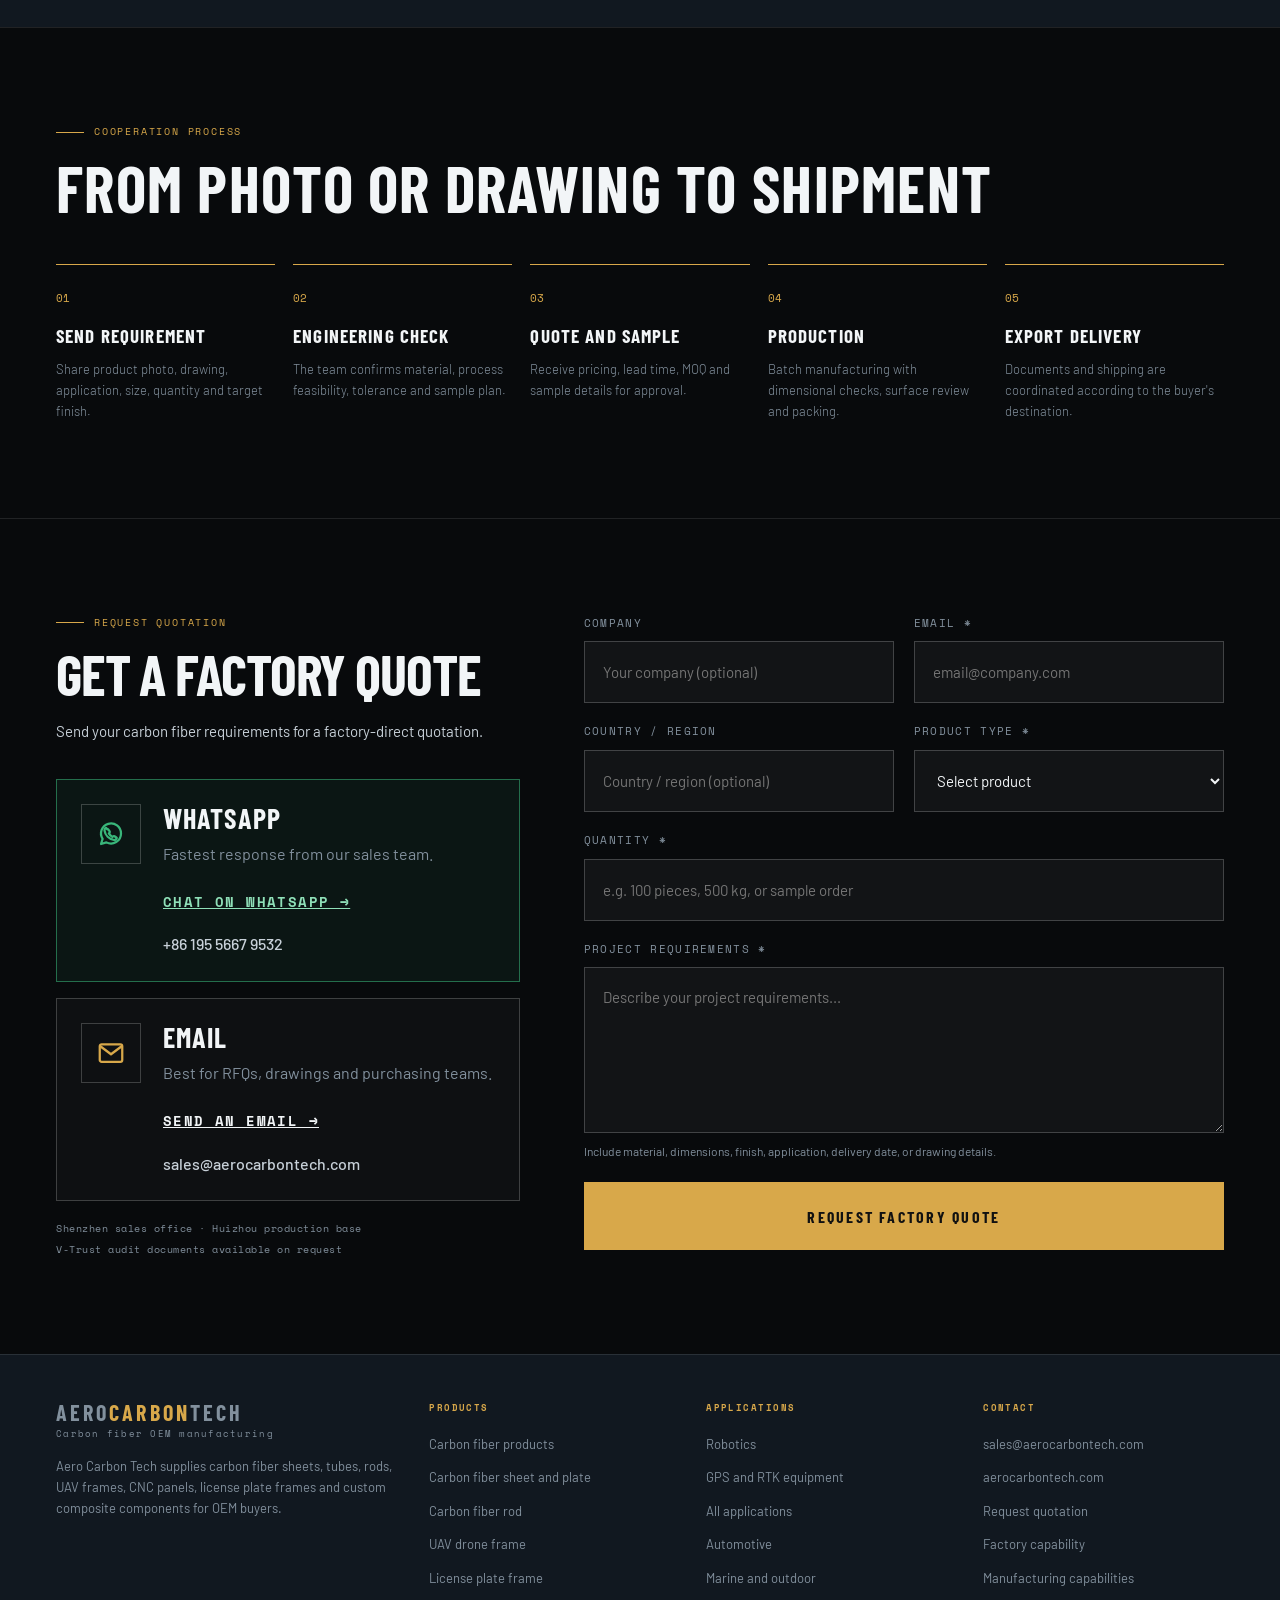
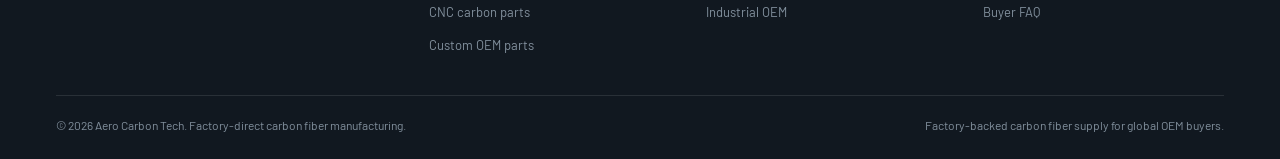
==== commit f8c0baf4: "Update homepage custom molded carbon parts image" ====
--- a/index.html
+++ b/index.html
@@ -1790,7 +1790,7 @@
 
         <article class="product-card">
           <div class="product-image carbon-tube has-photo contain-photo">
-            <img src="szfrt-assets/forged-sheet.png" width="968" height="645" loading="lazy" alt="Forged carbon fiber sheet material">
+            <img src="public/images/products/custom-molded-carbon-parts.webp" width="1000" height="667" loading="lazy" alt="Glossy molded carbon fiber finished part">
             <span class="image-slot">Molded part</span>
             <div class="product-object"></div>
           </div>
@@ -2198,7 +2198,7 @@
       </div>
 
       <form class="form" id="rfq-form" action="https://api.web3forms.com/submit" method="POST">
-        <input type="hidden" name="access_key" value="7c5f4780-5a28-4cfd-9883-425066220c50">
+        <input type="hidden" name="access_key" value="b27f8966-6943-4f60-b869-53003d5de183">
         <input type="hidden" name="subject" value="New RFQ from AeroCarbonTech.com">
         <input type="hidden" name="from_name" value="Aero Carbon Tech Website">
         <input type="hidden" name="replyto" value="">
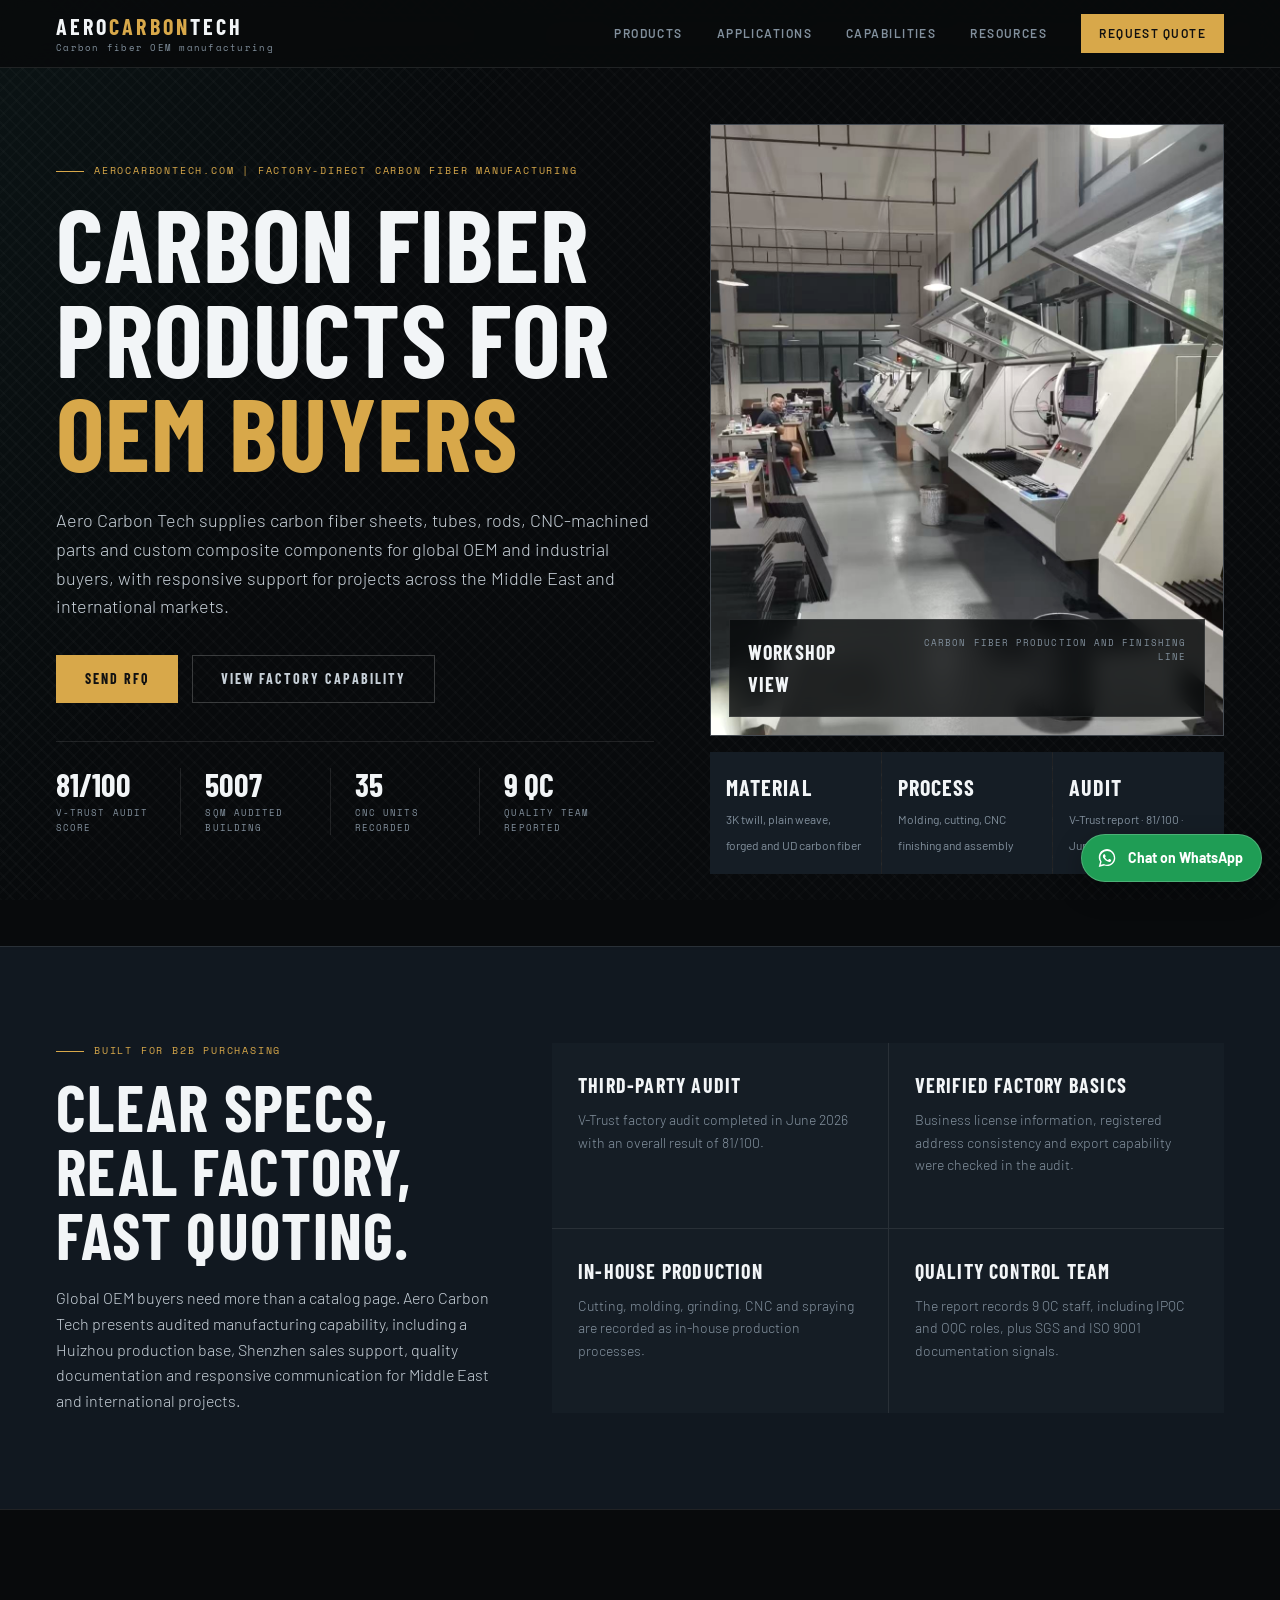
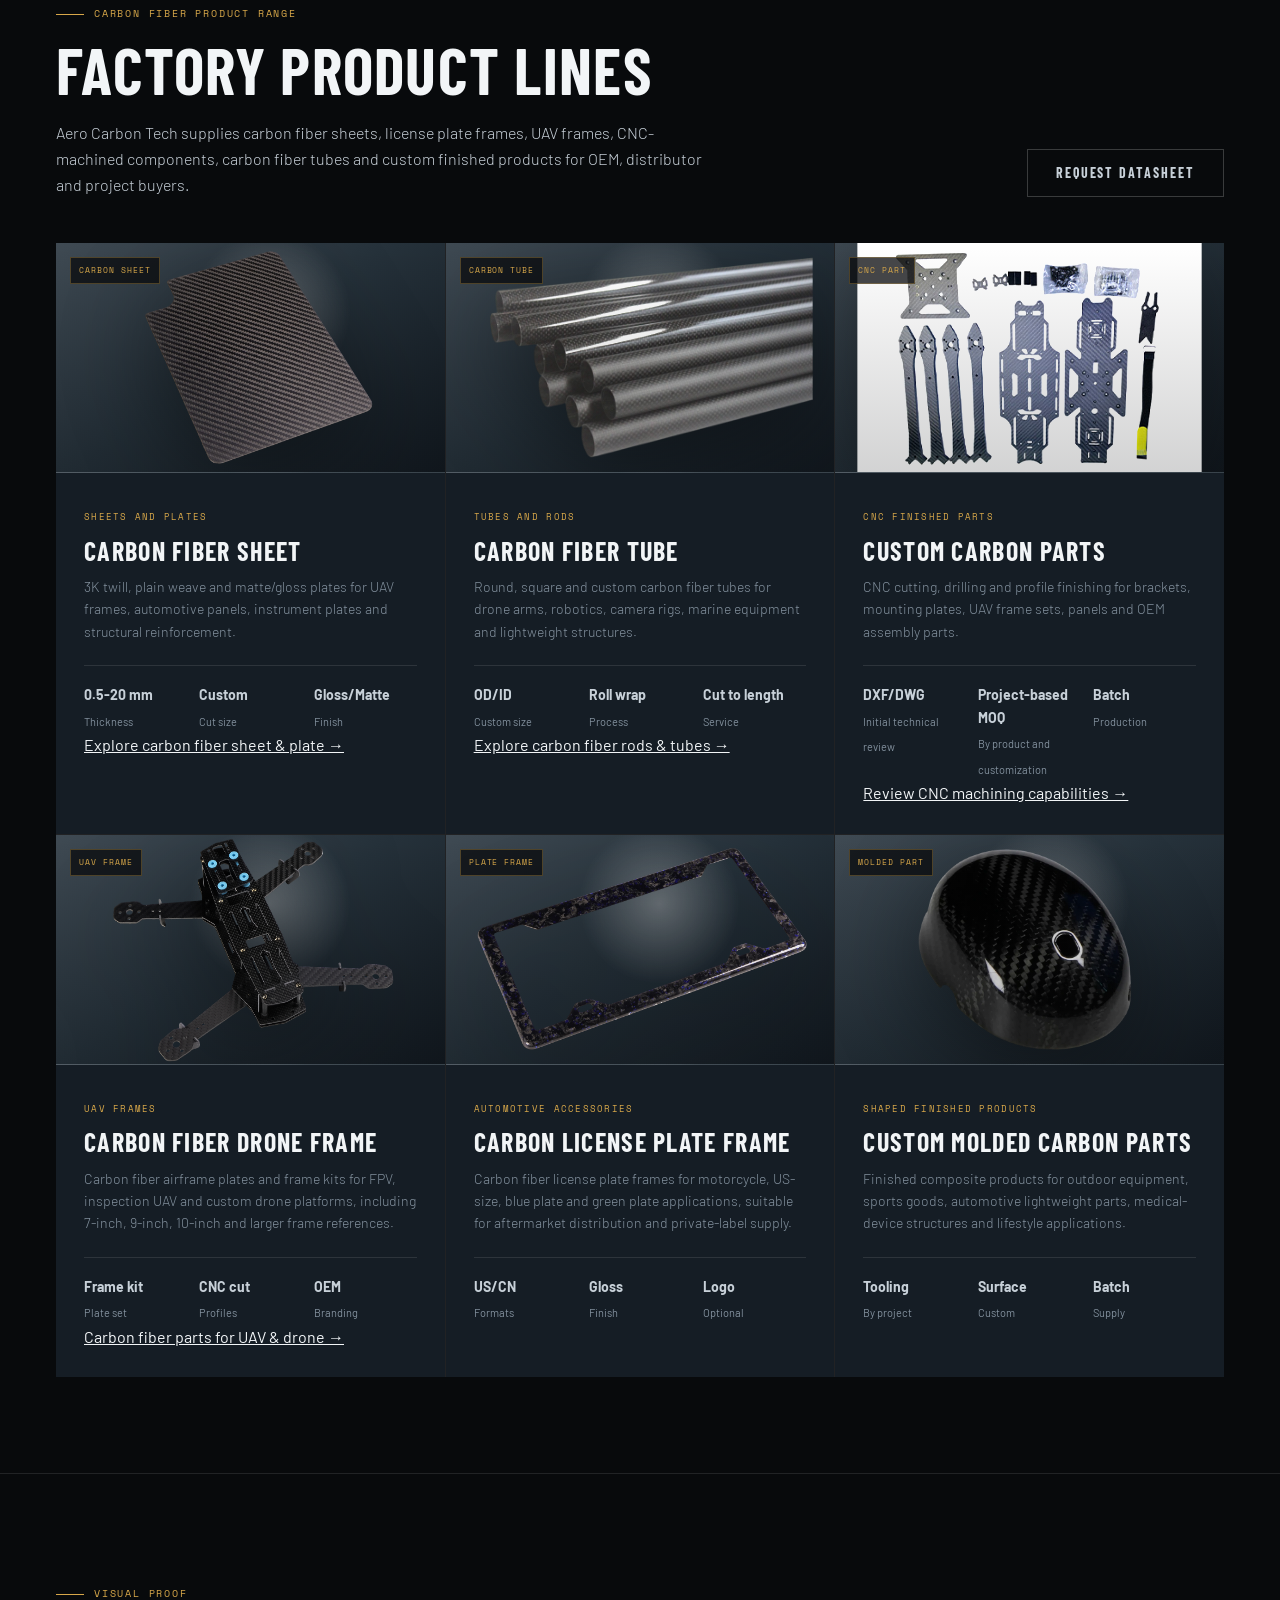
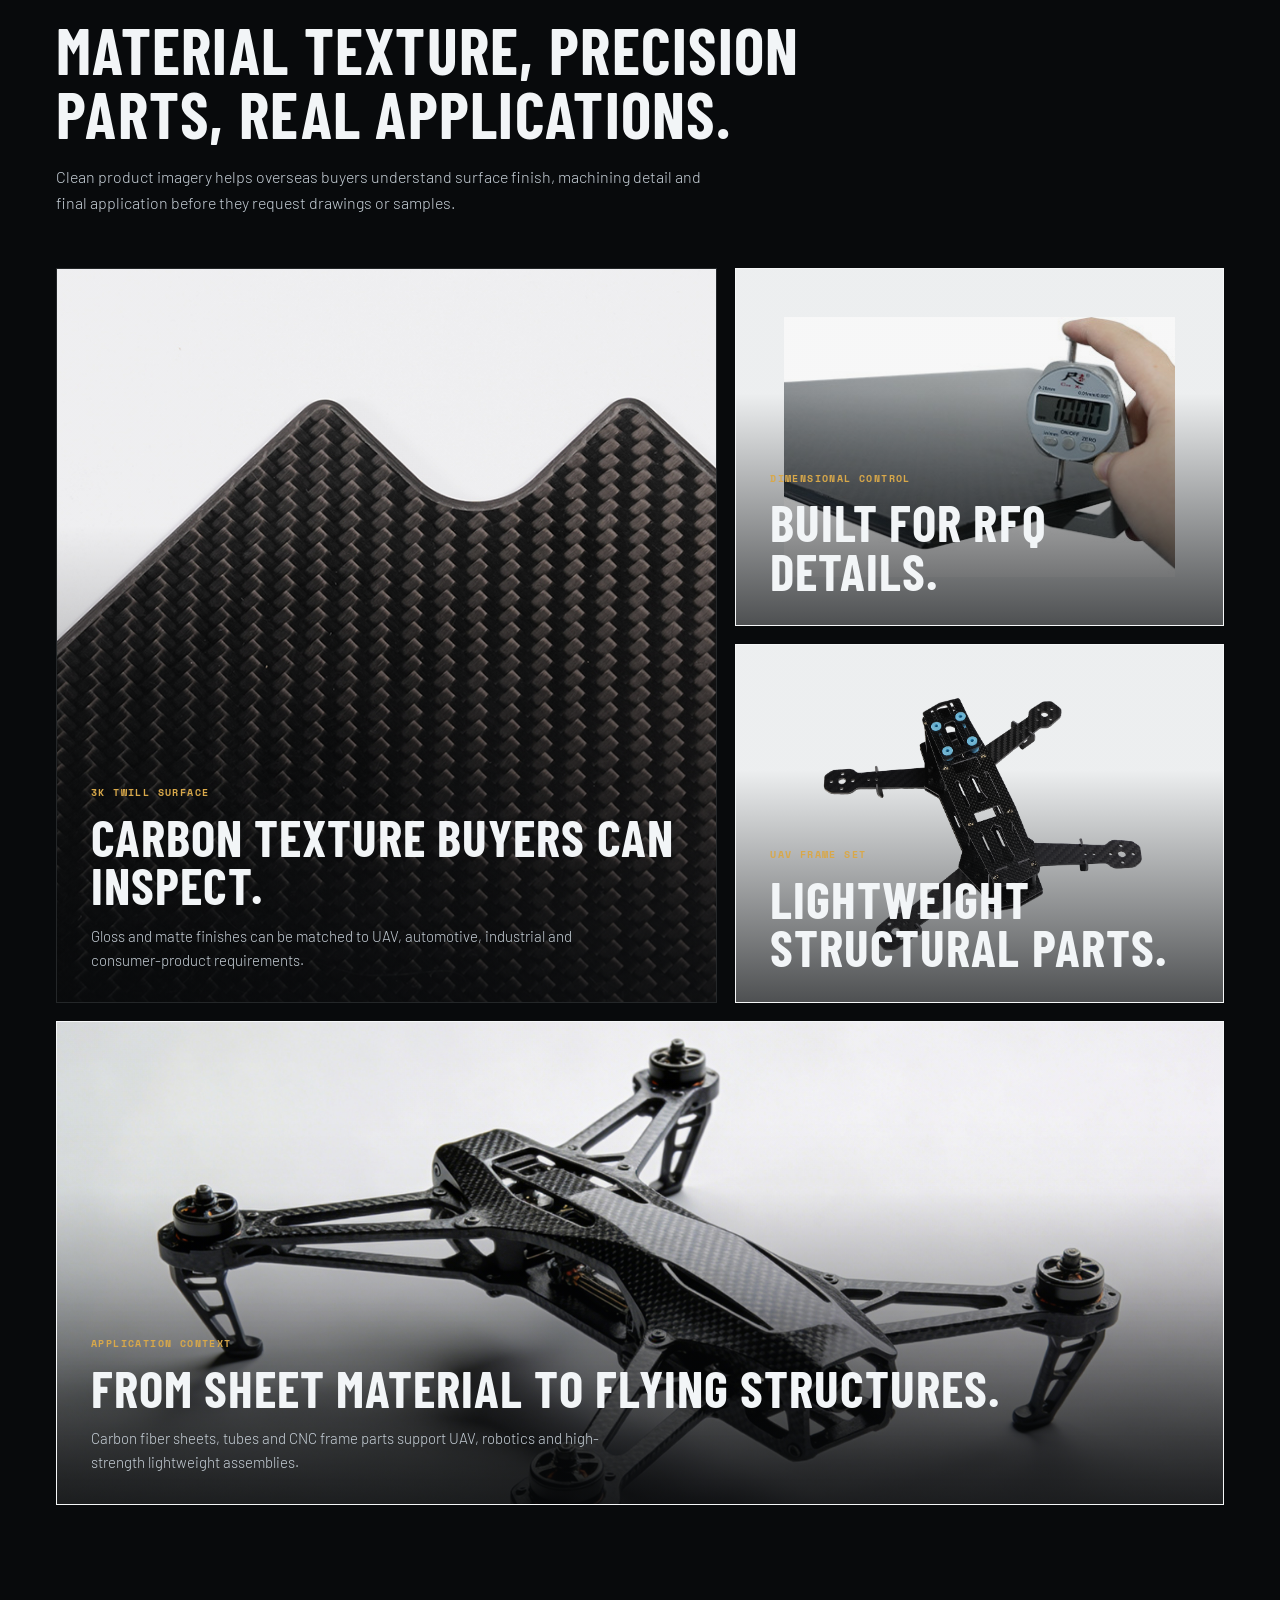
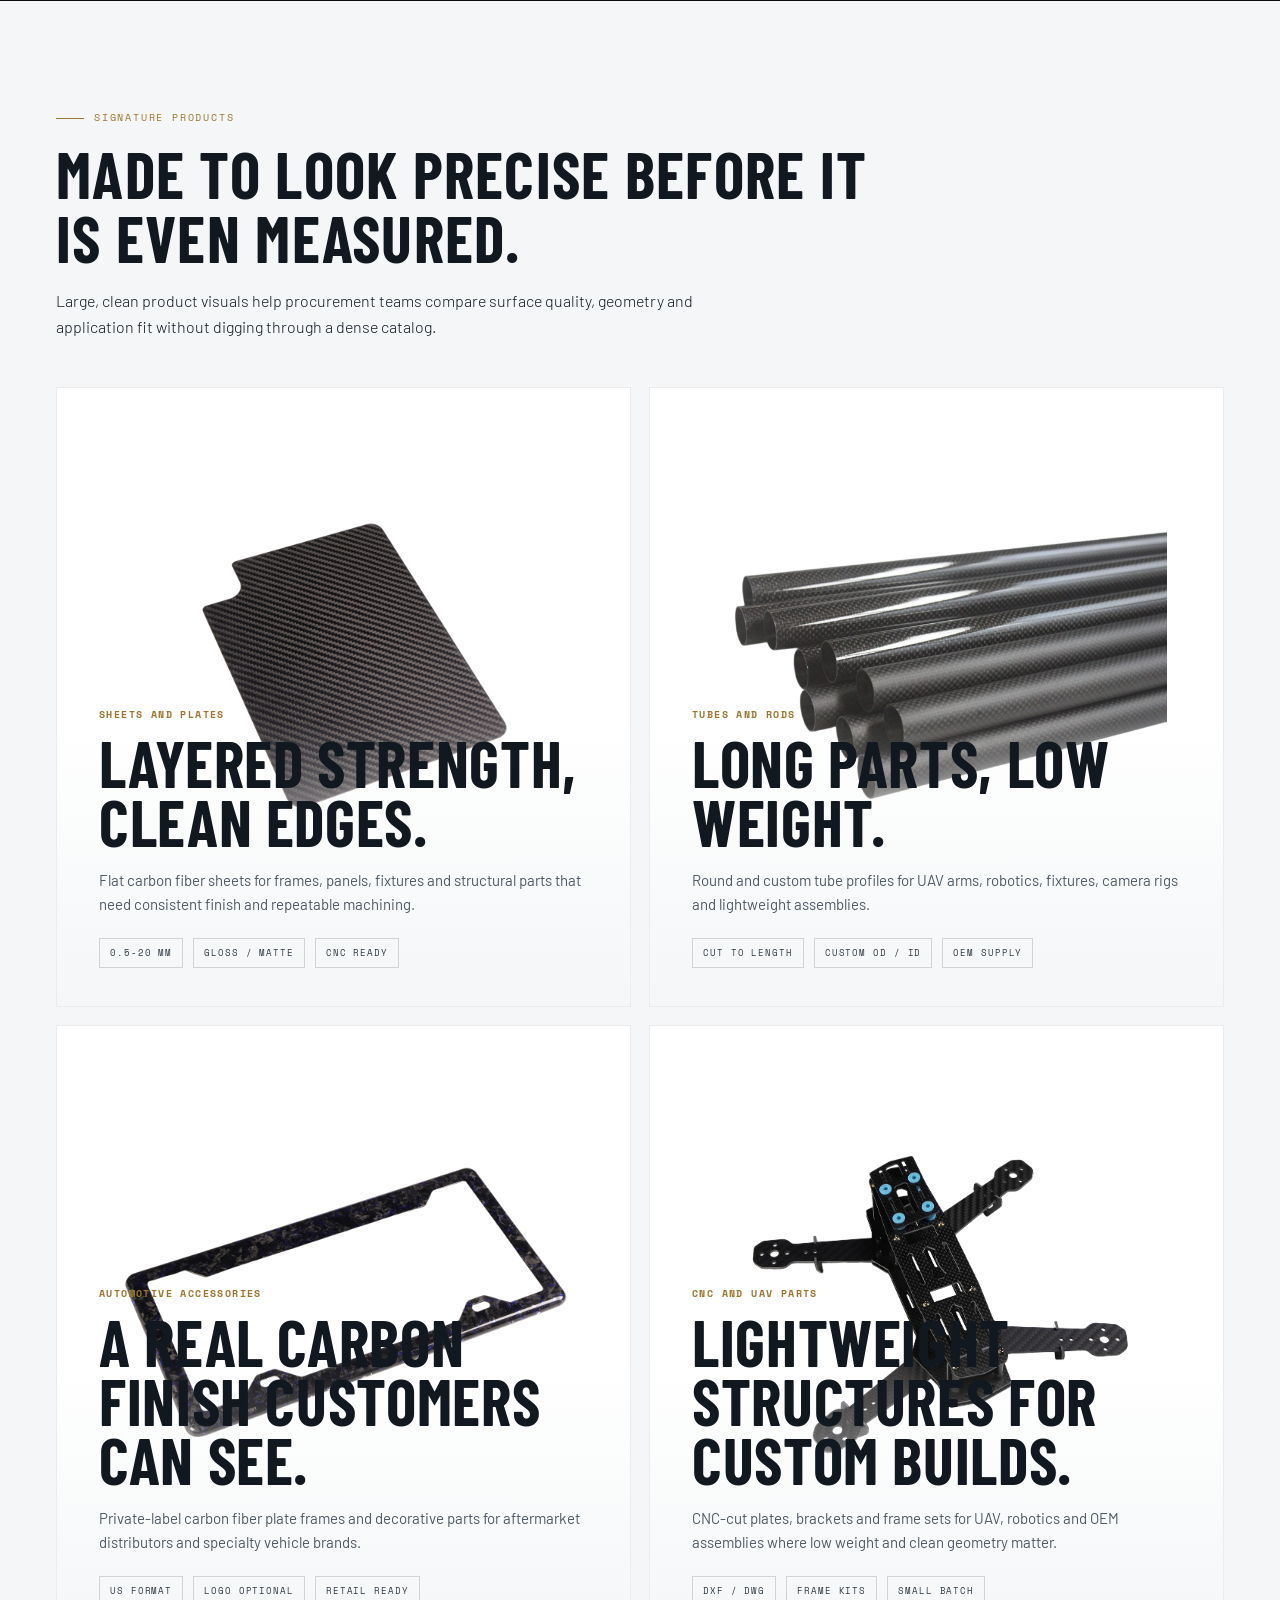
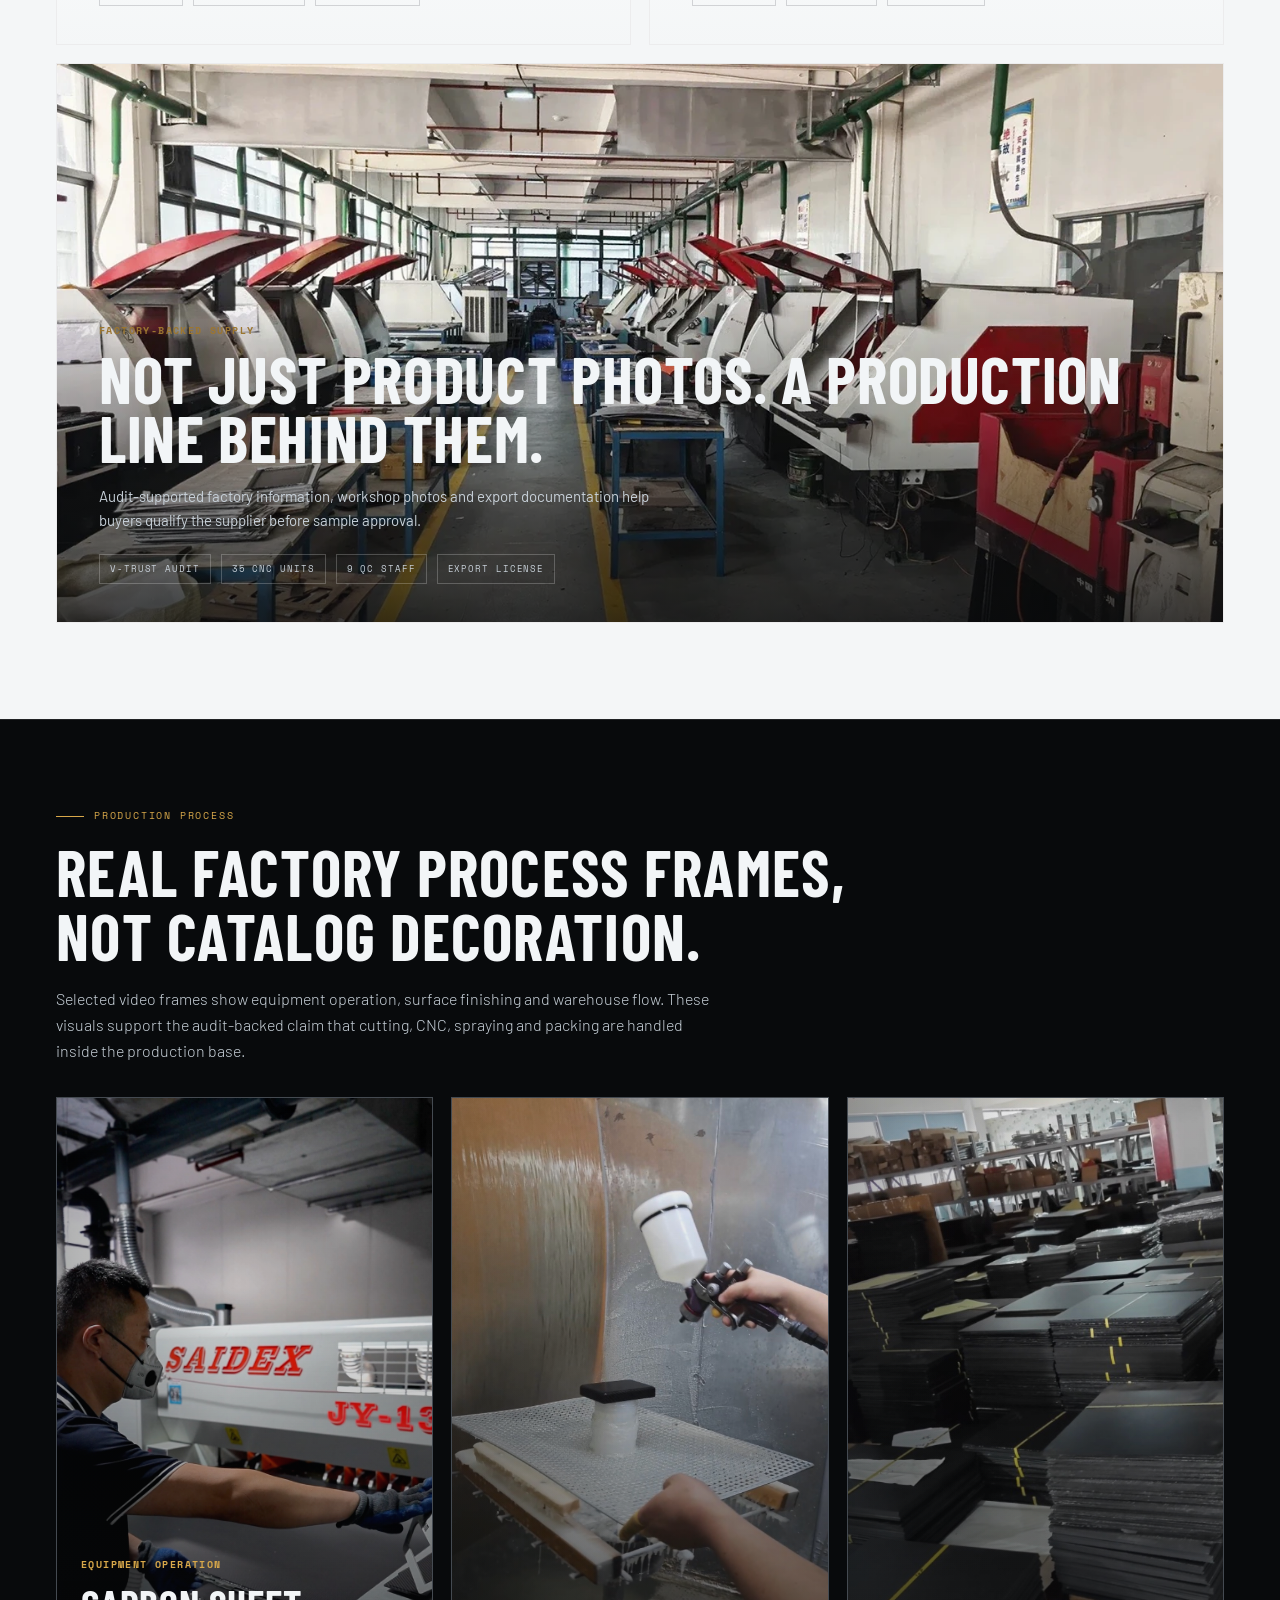
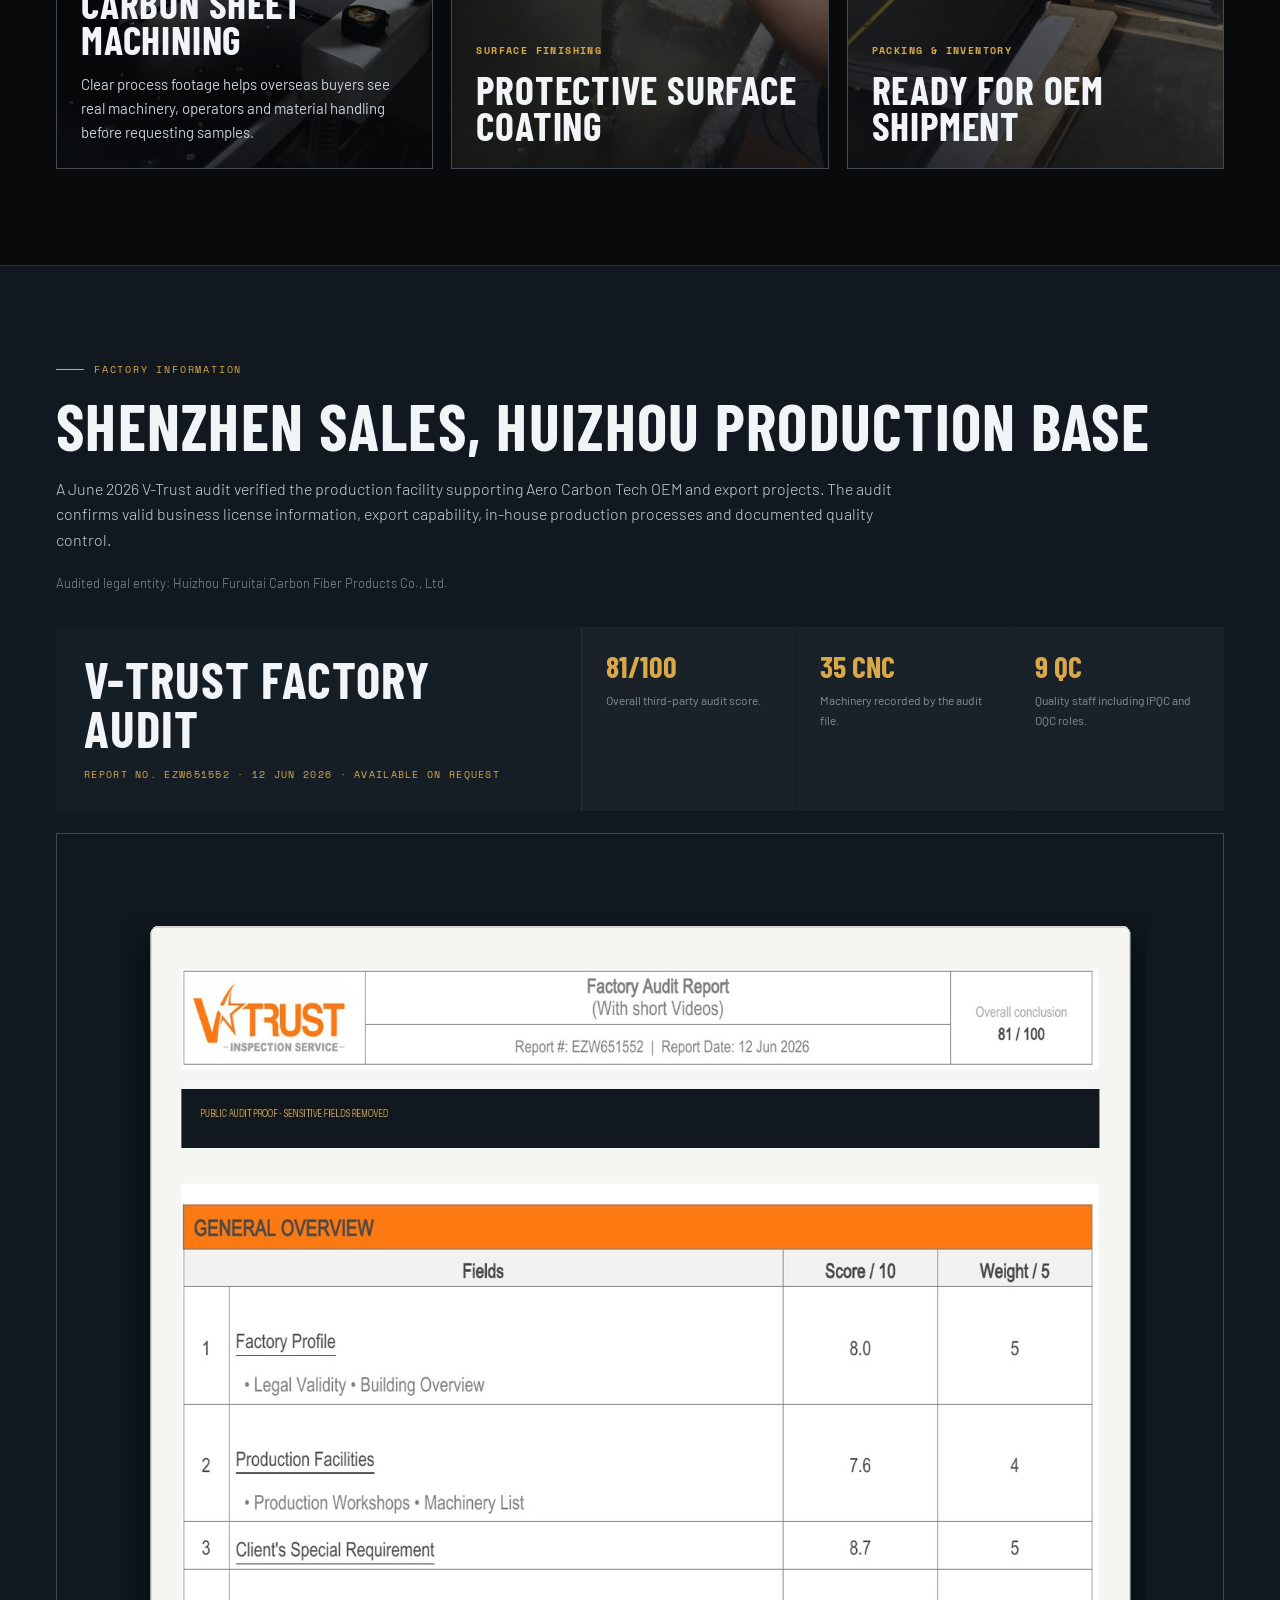
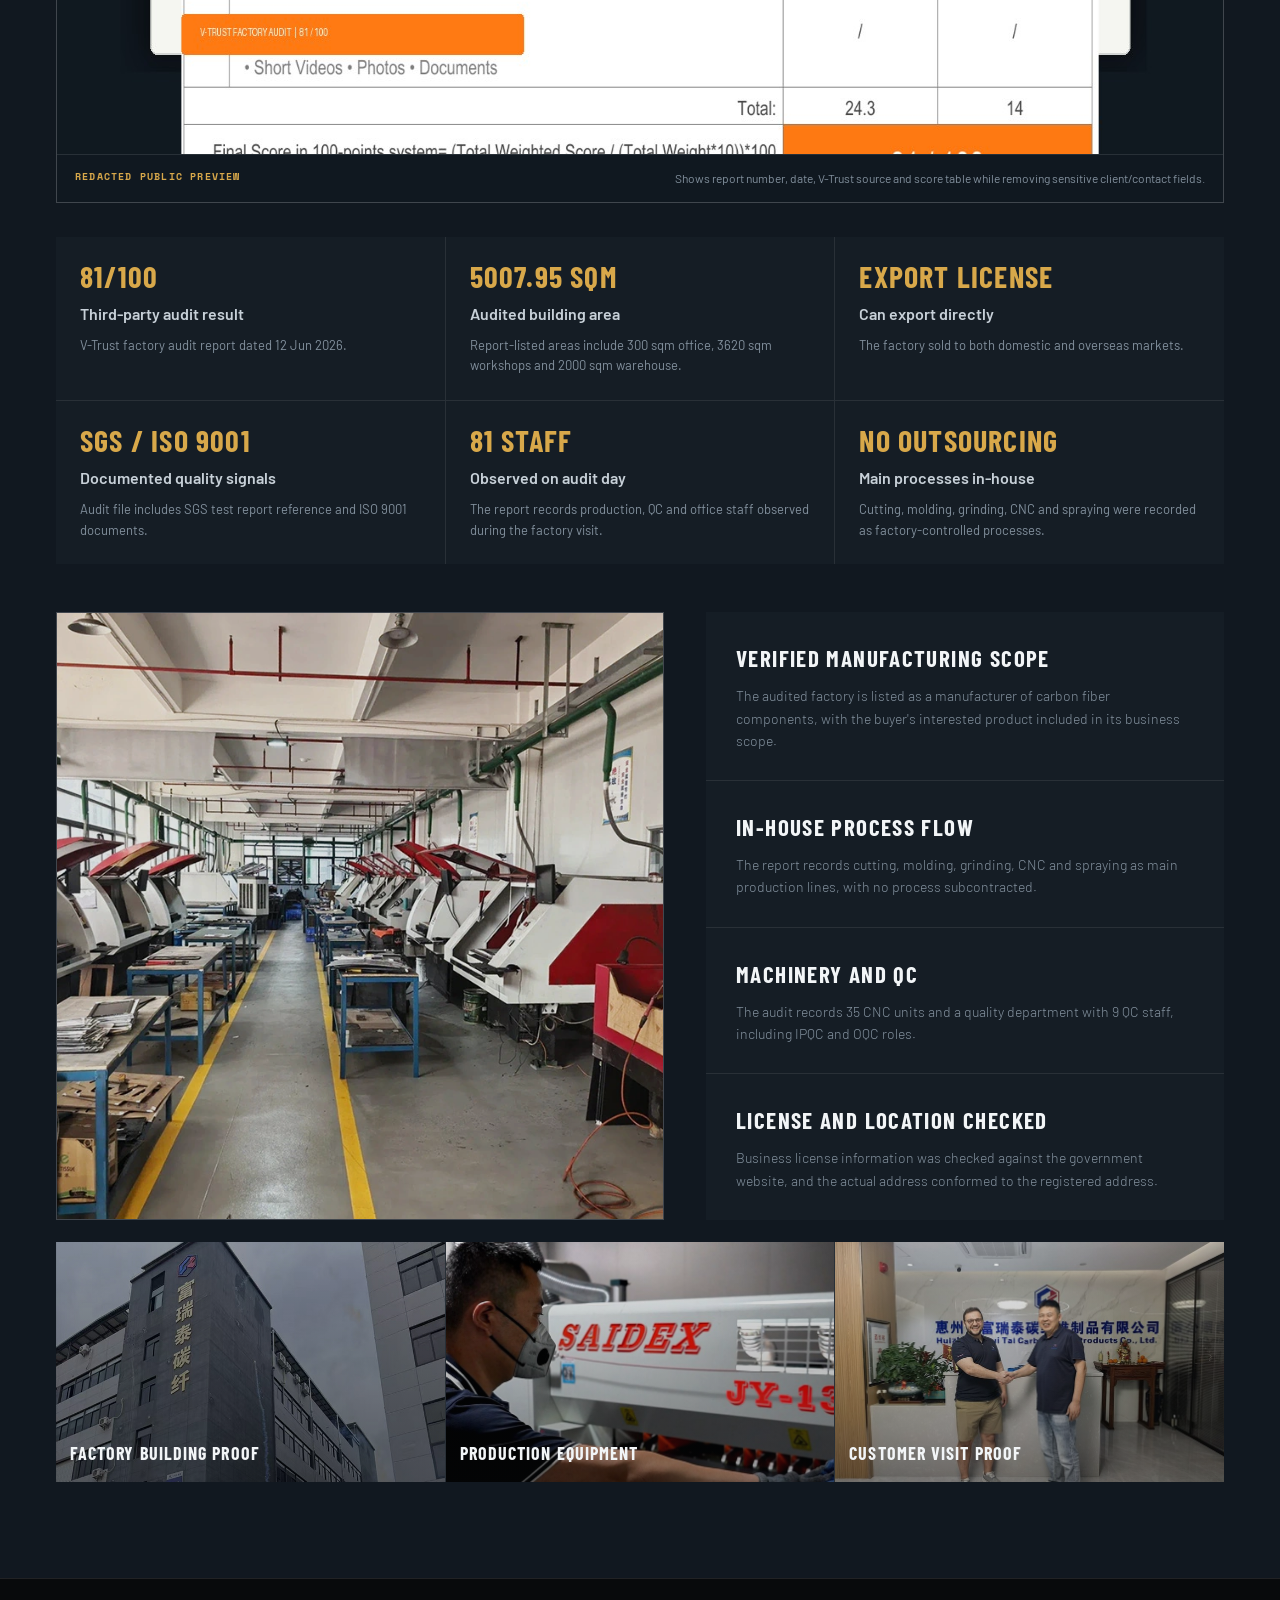
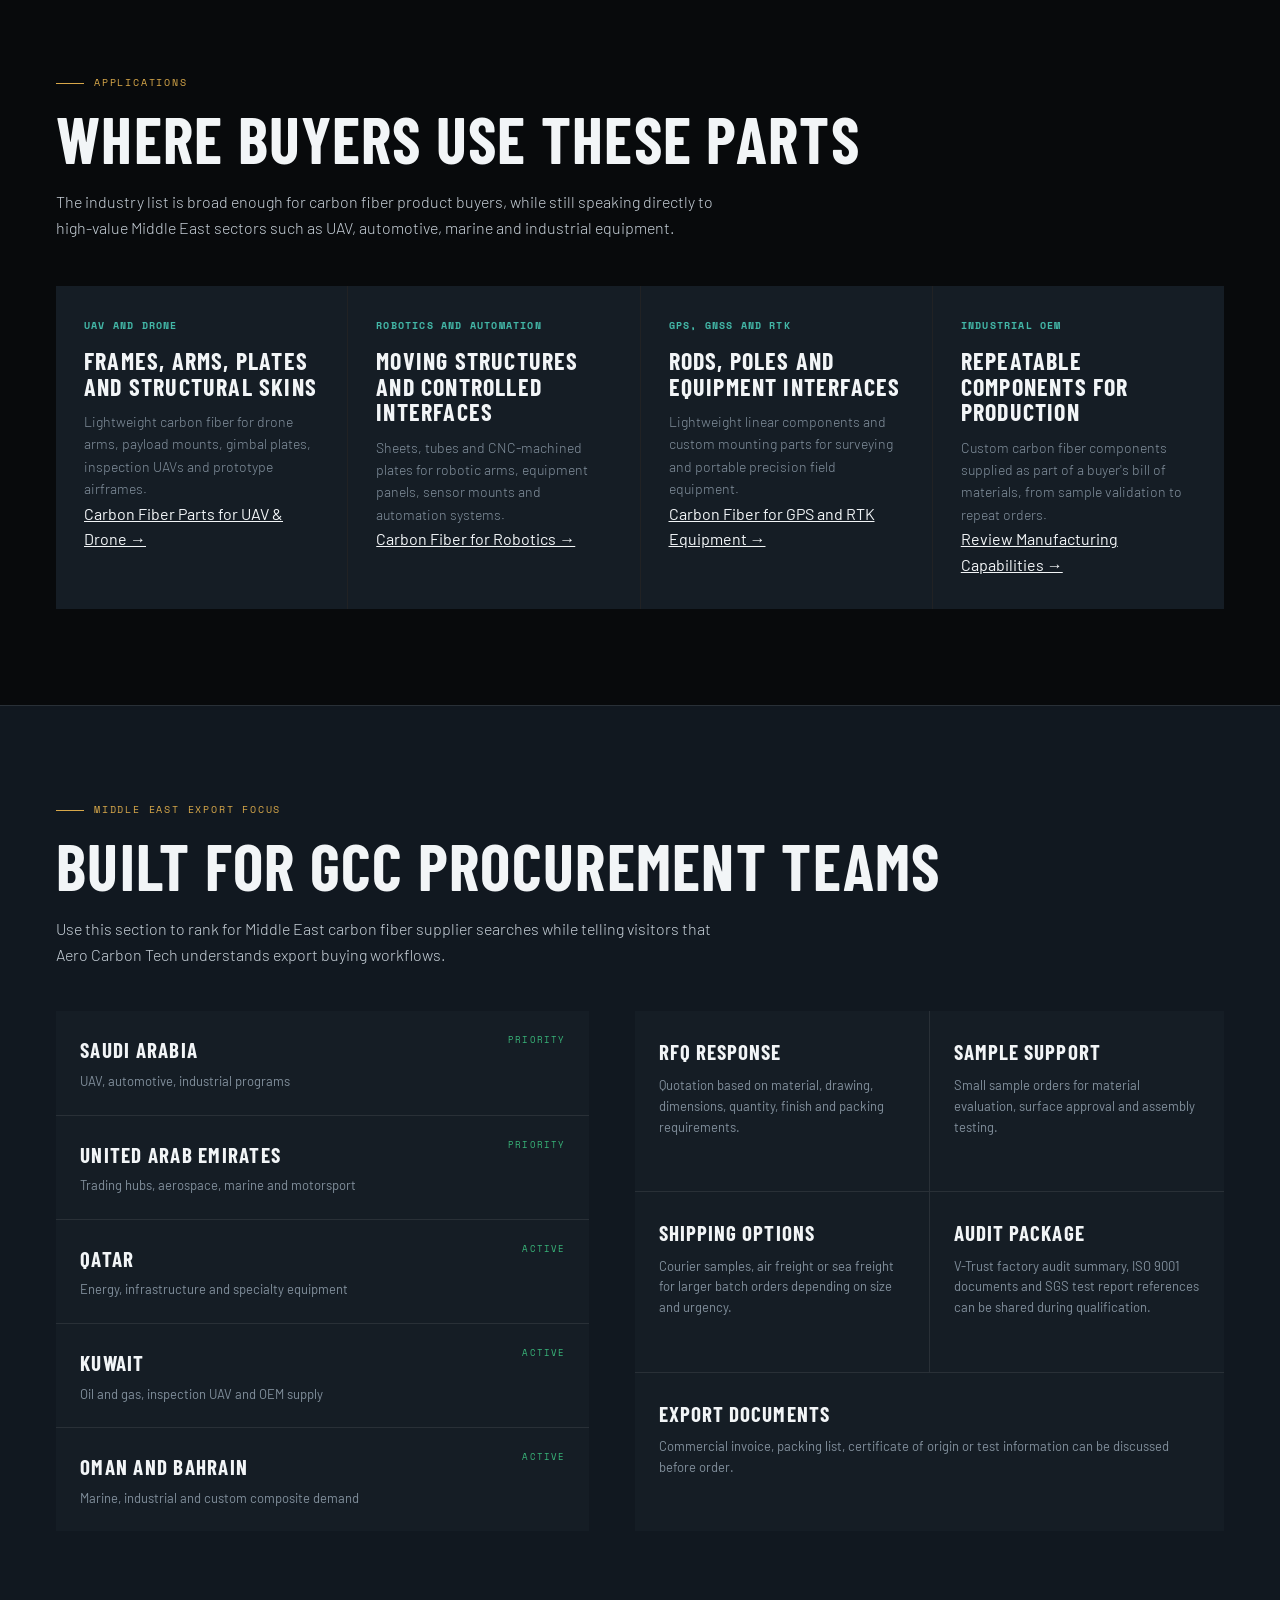
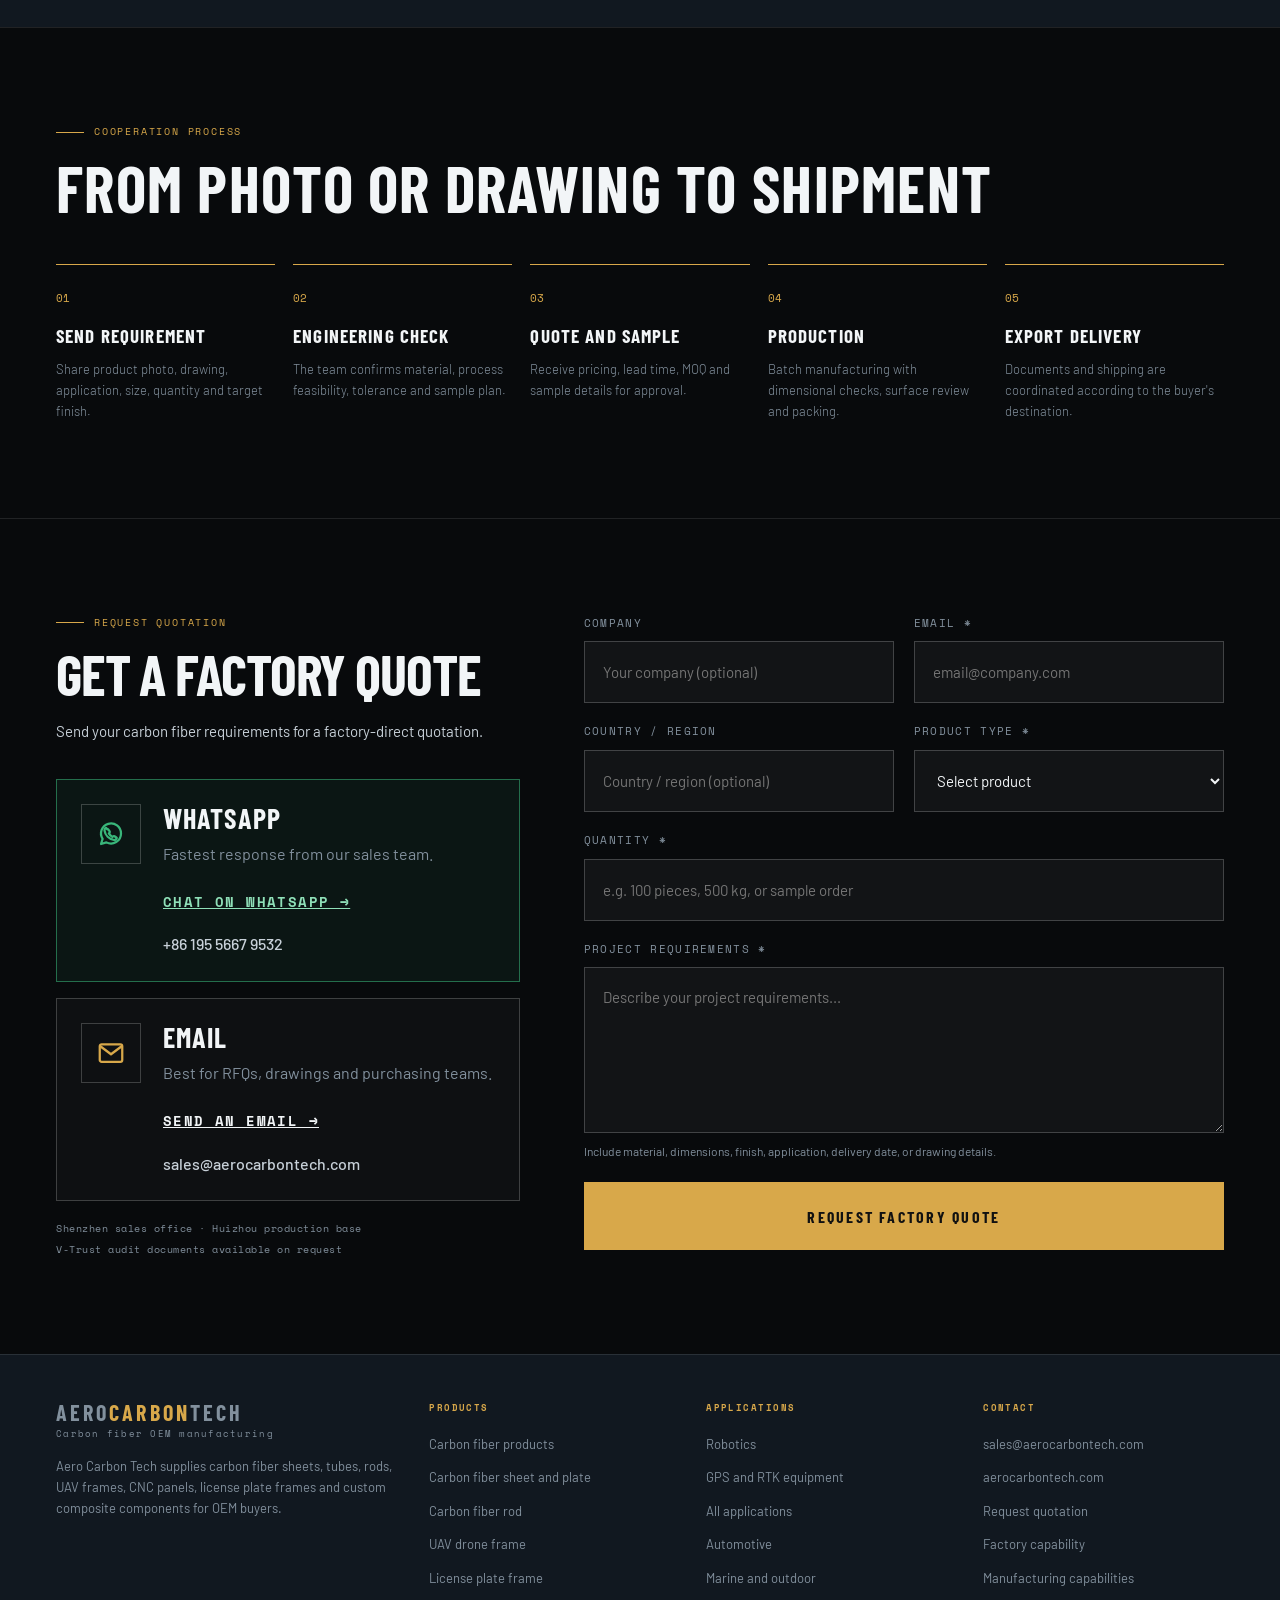
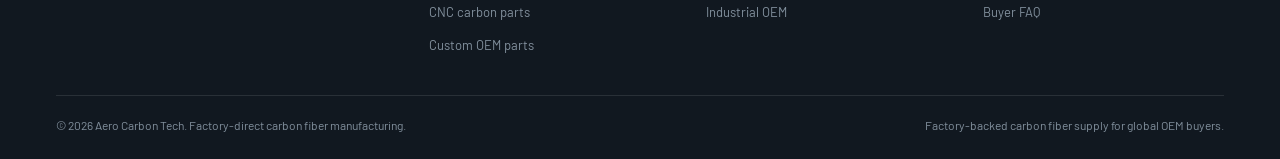
==== commit 4061df2e: "feat: add floating WhatsApp CTA and lead tracking events" ====
--- a/index.html
+++ b/index.html
@@ -2430,5 +2430,6 @@
 }
 </script>
 
+<script src="scripts/site-contact.js" defer></script>
 </body>
 </html>
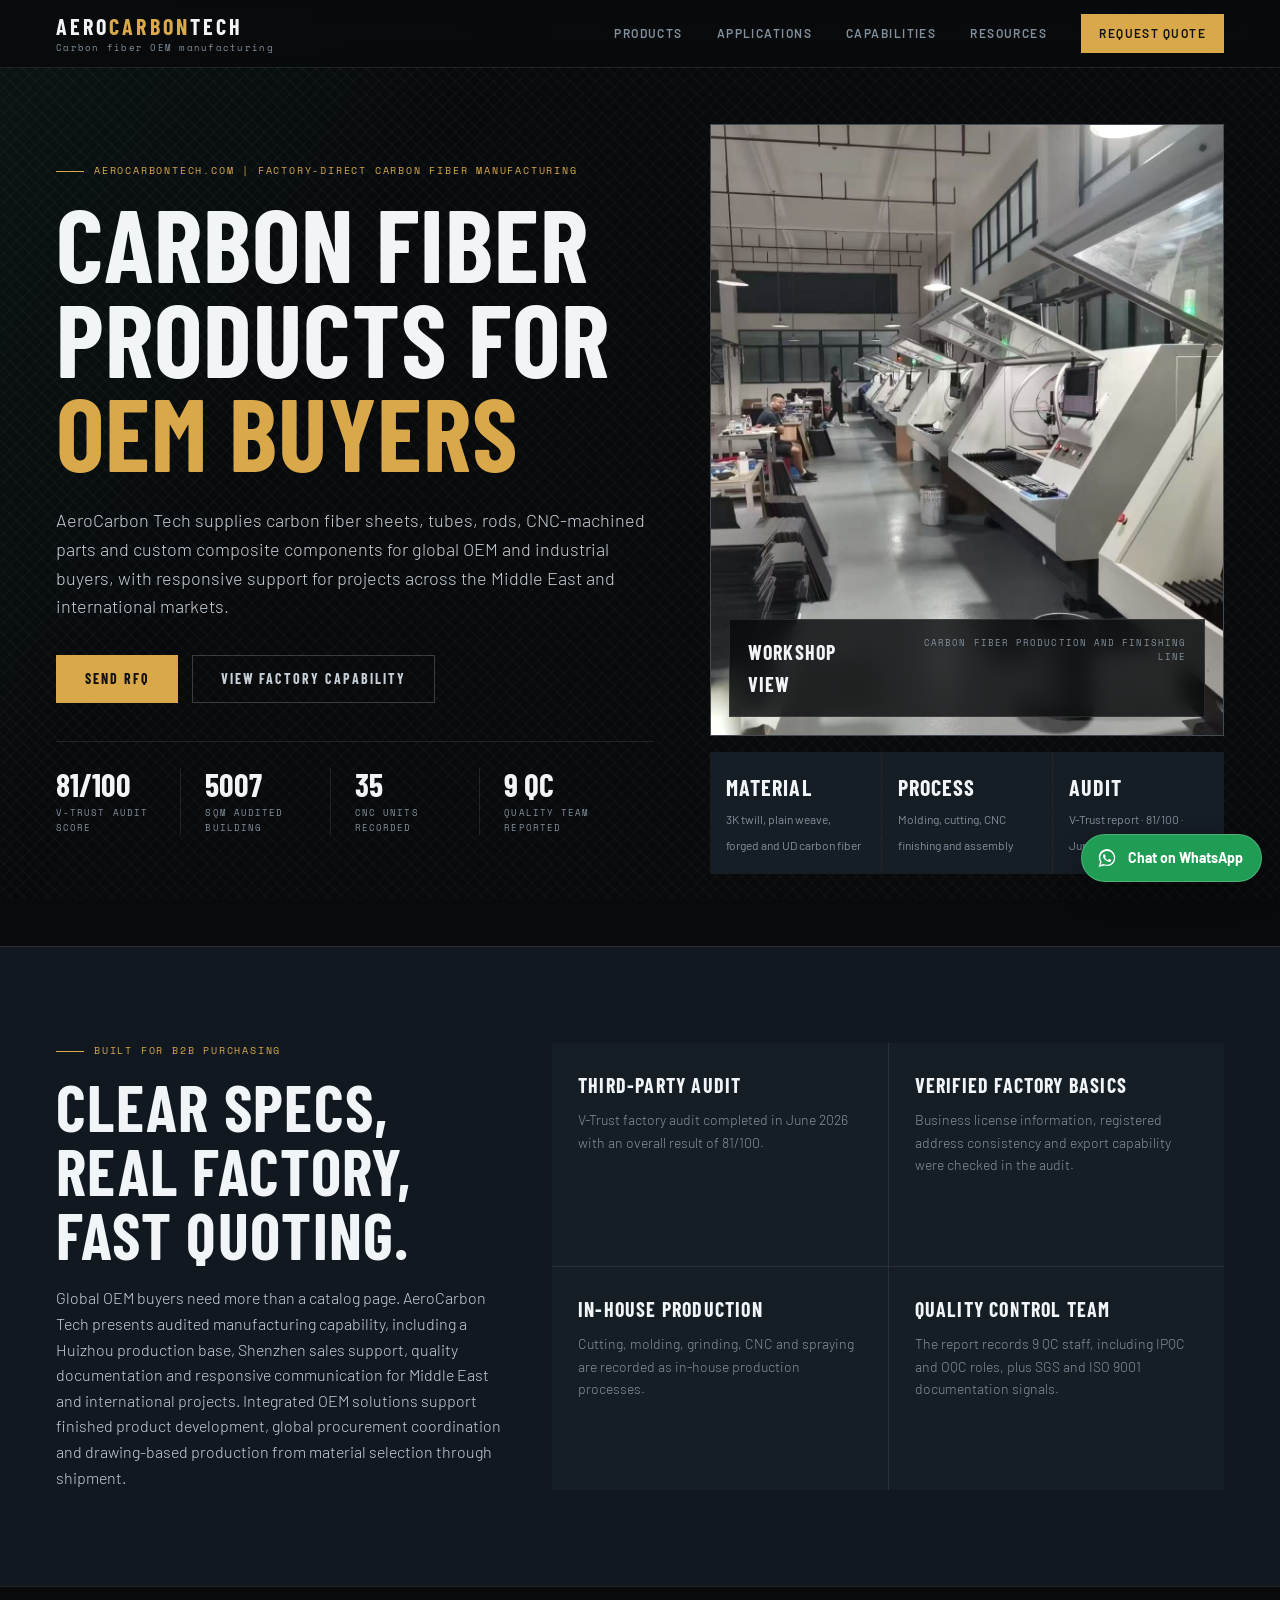
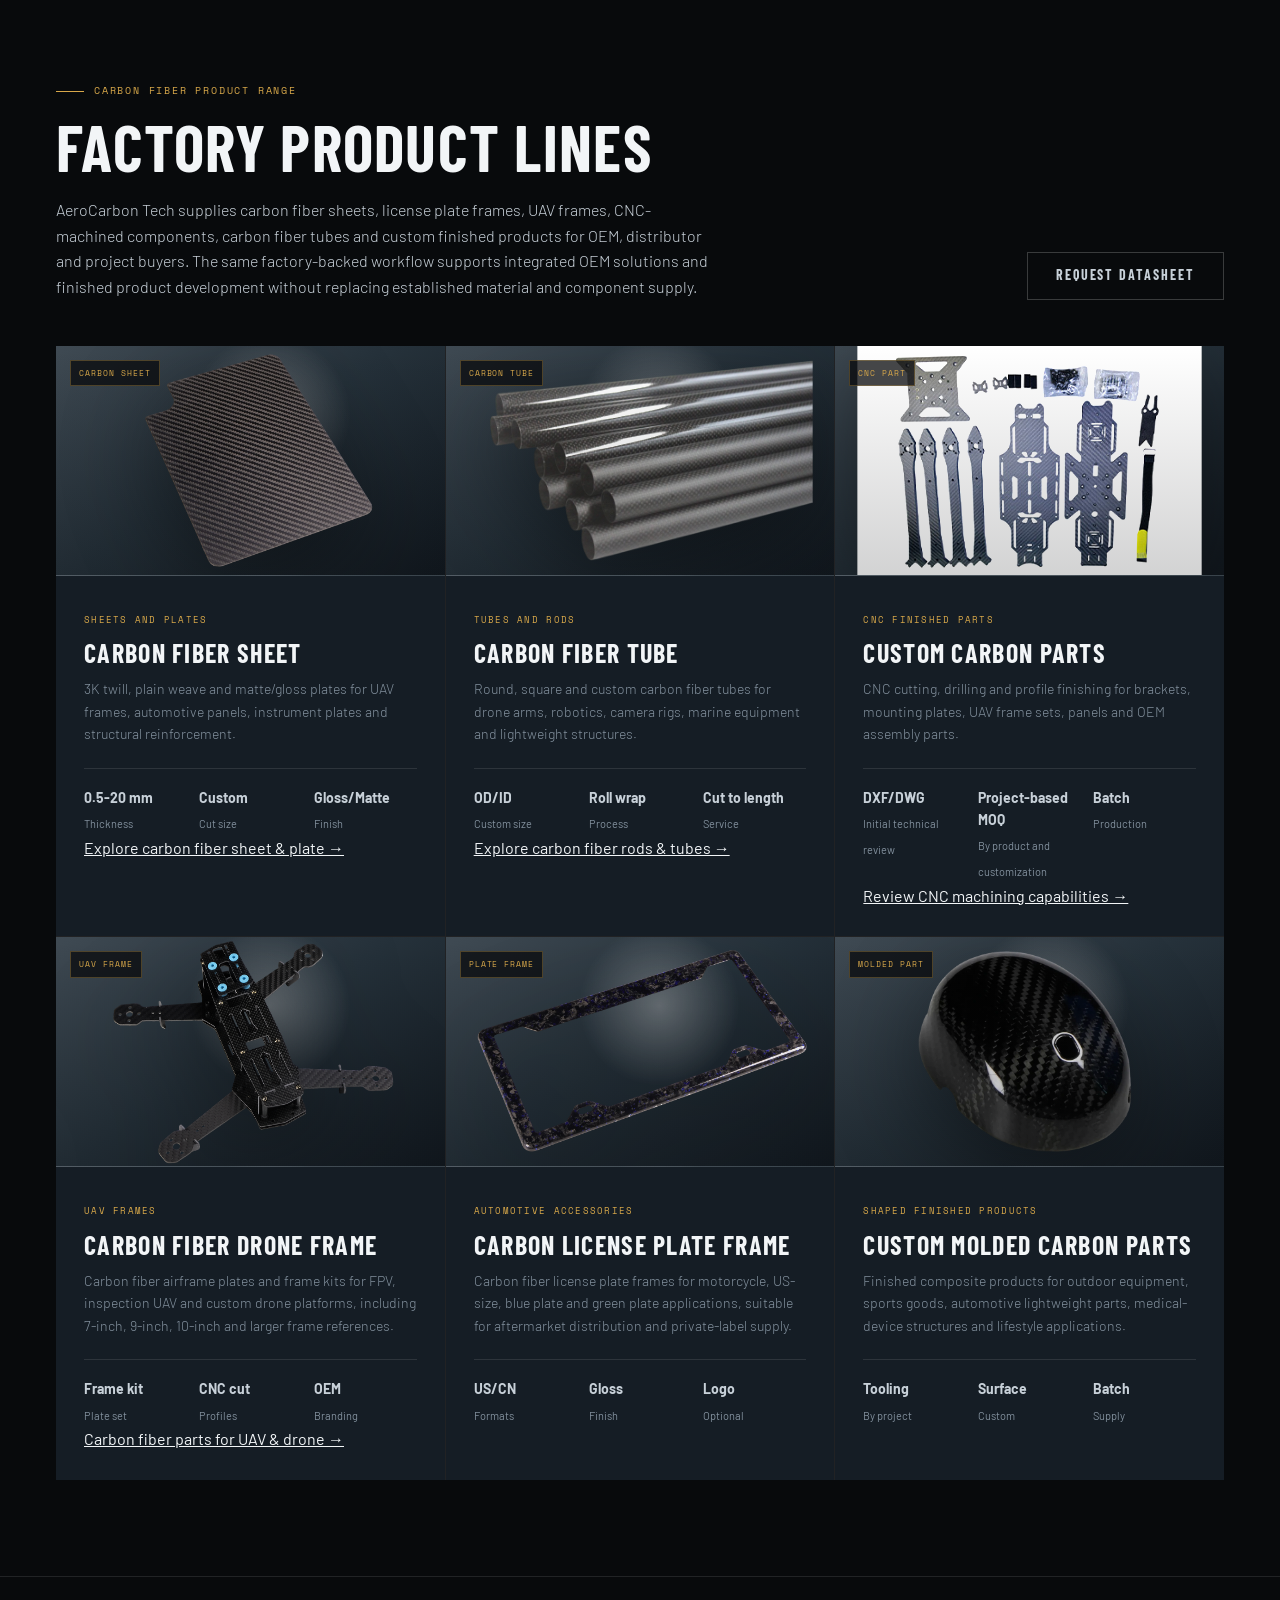
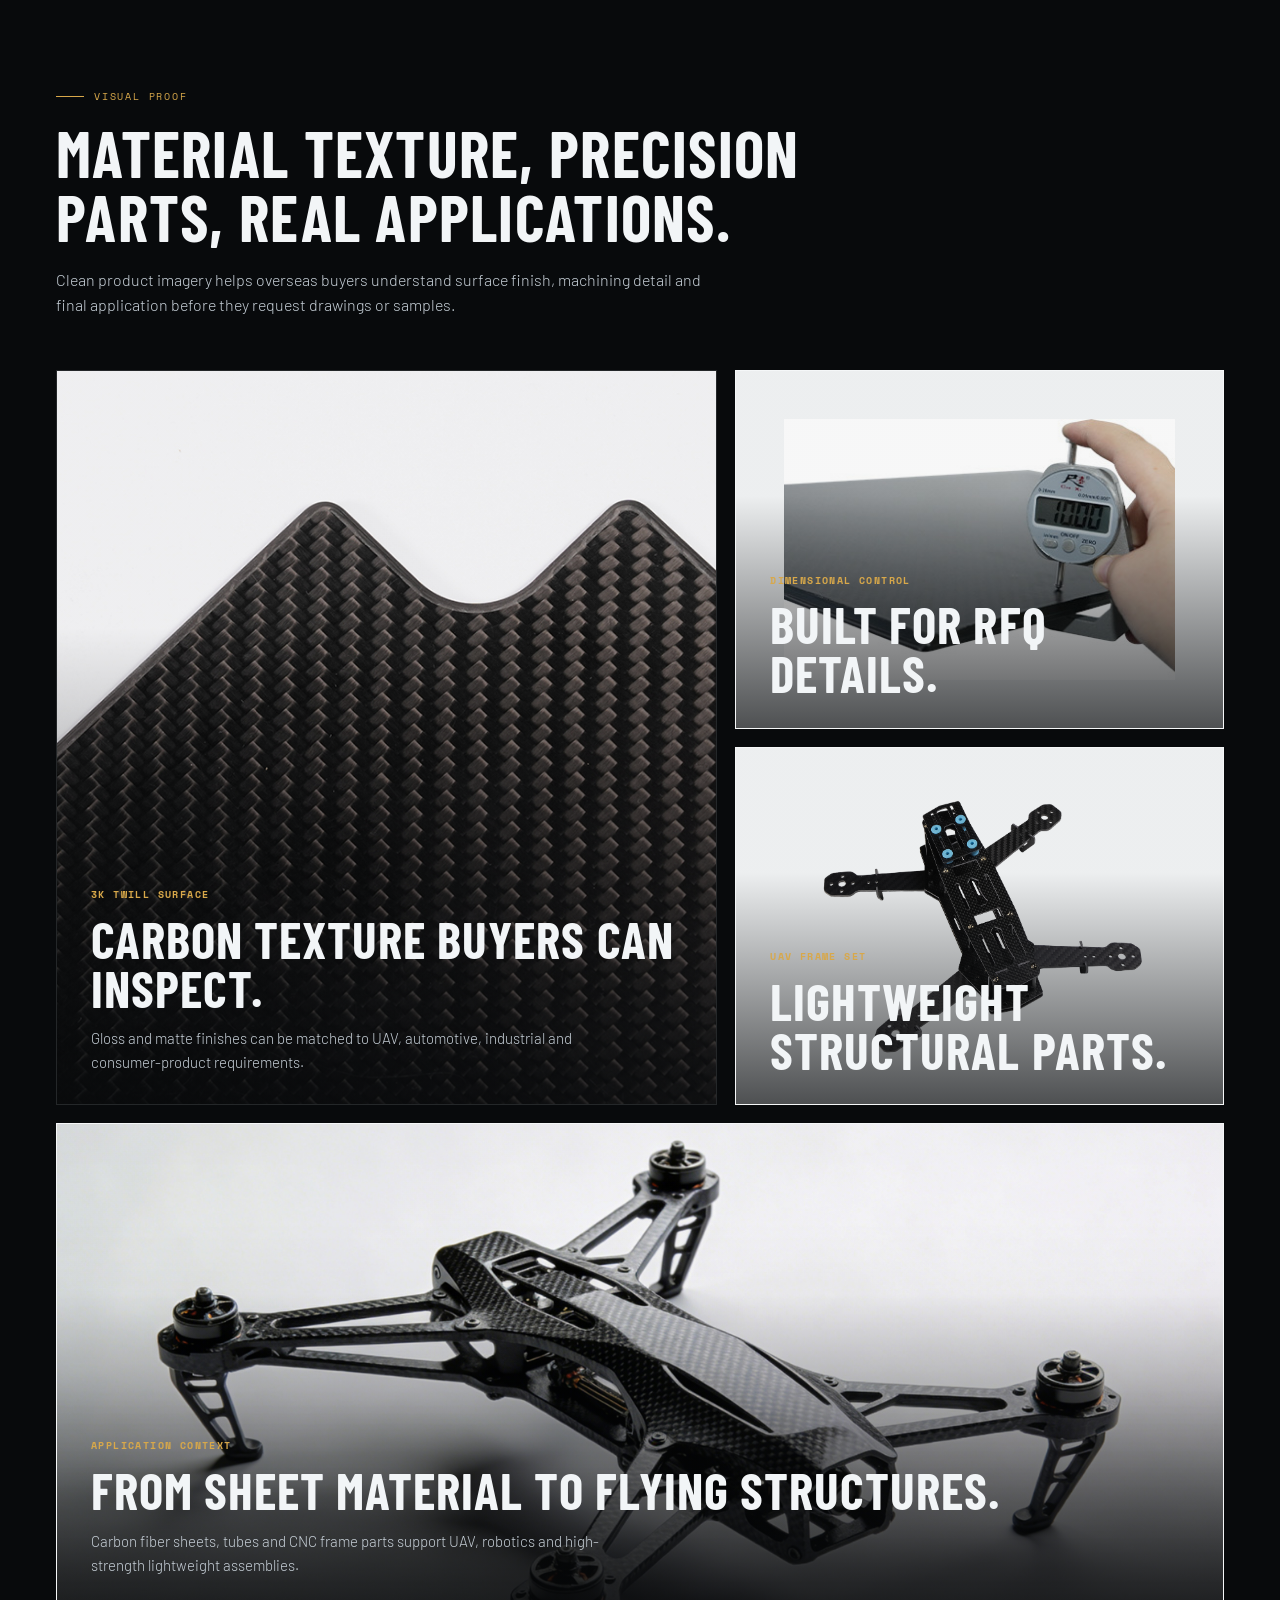
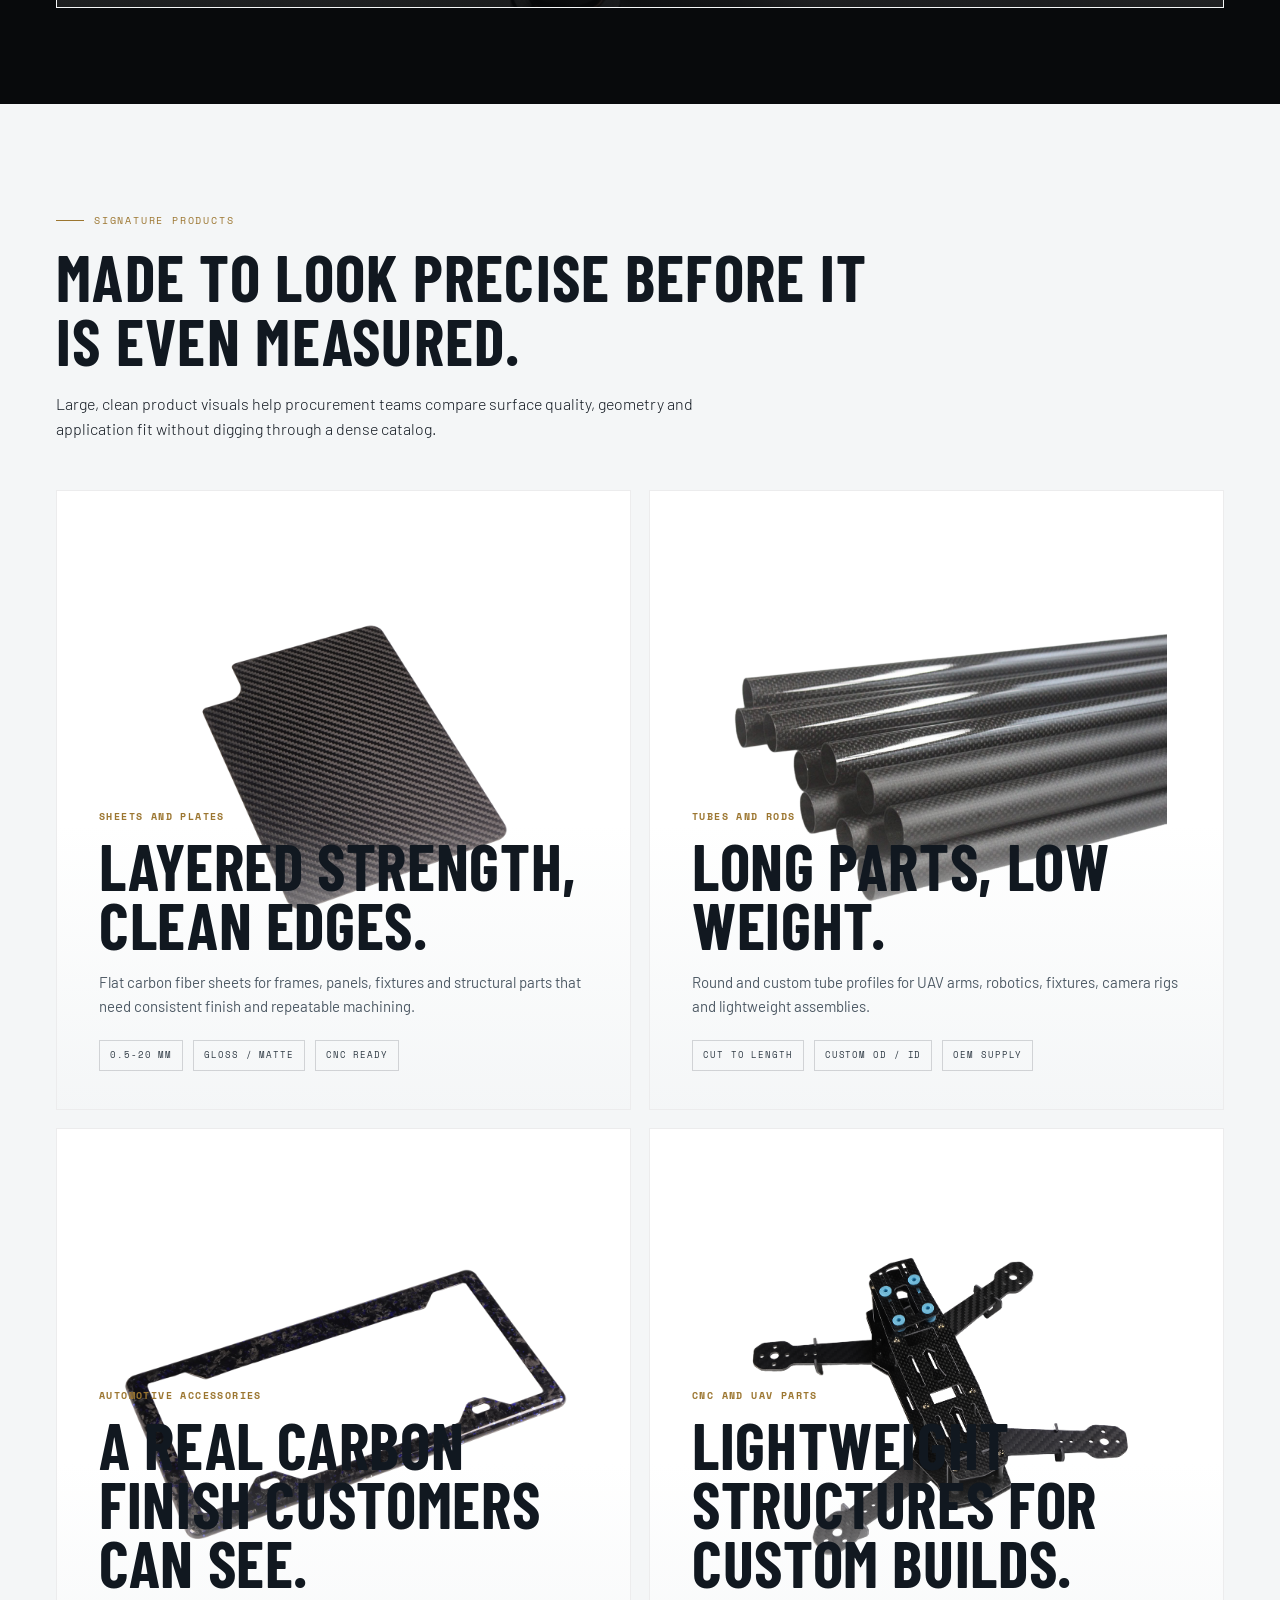
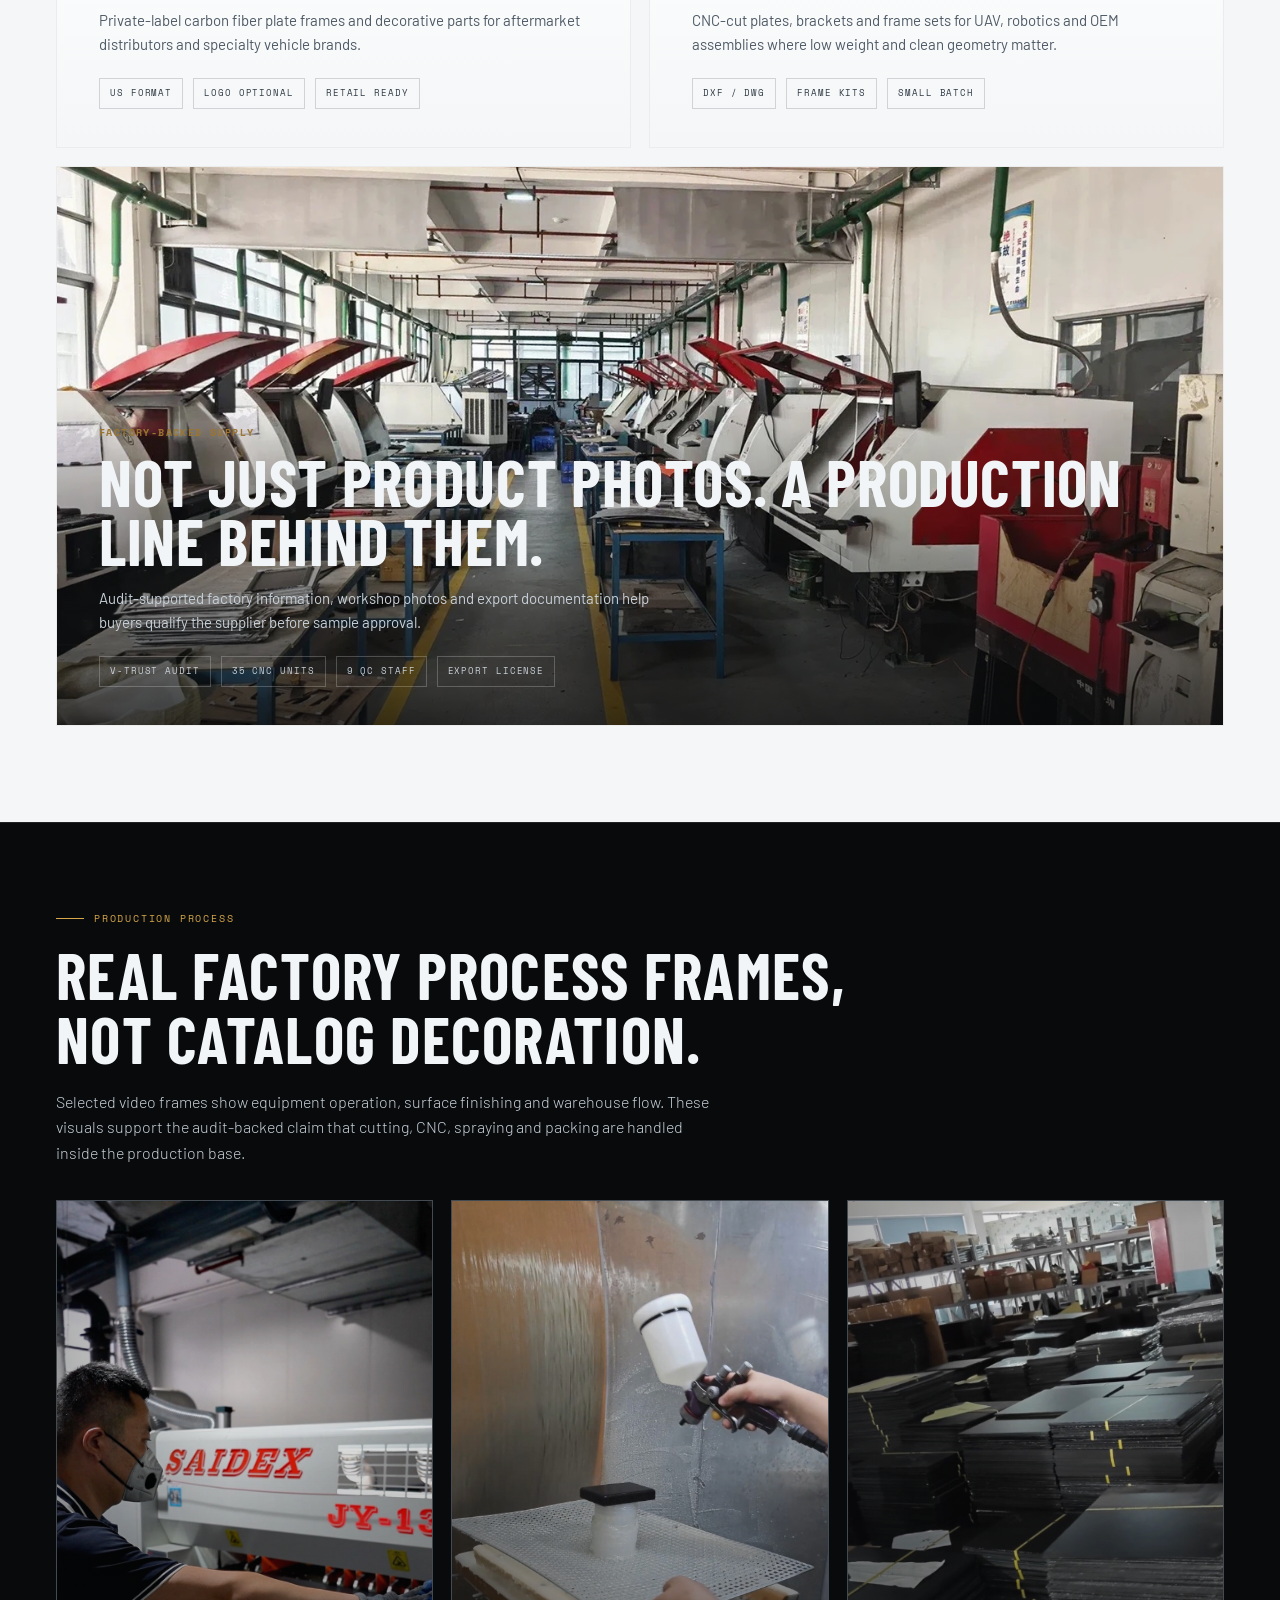
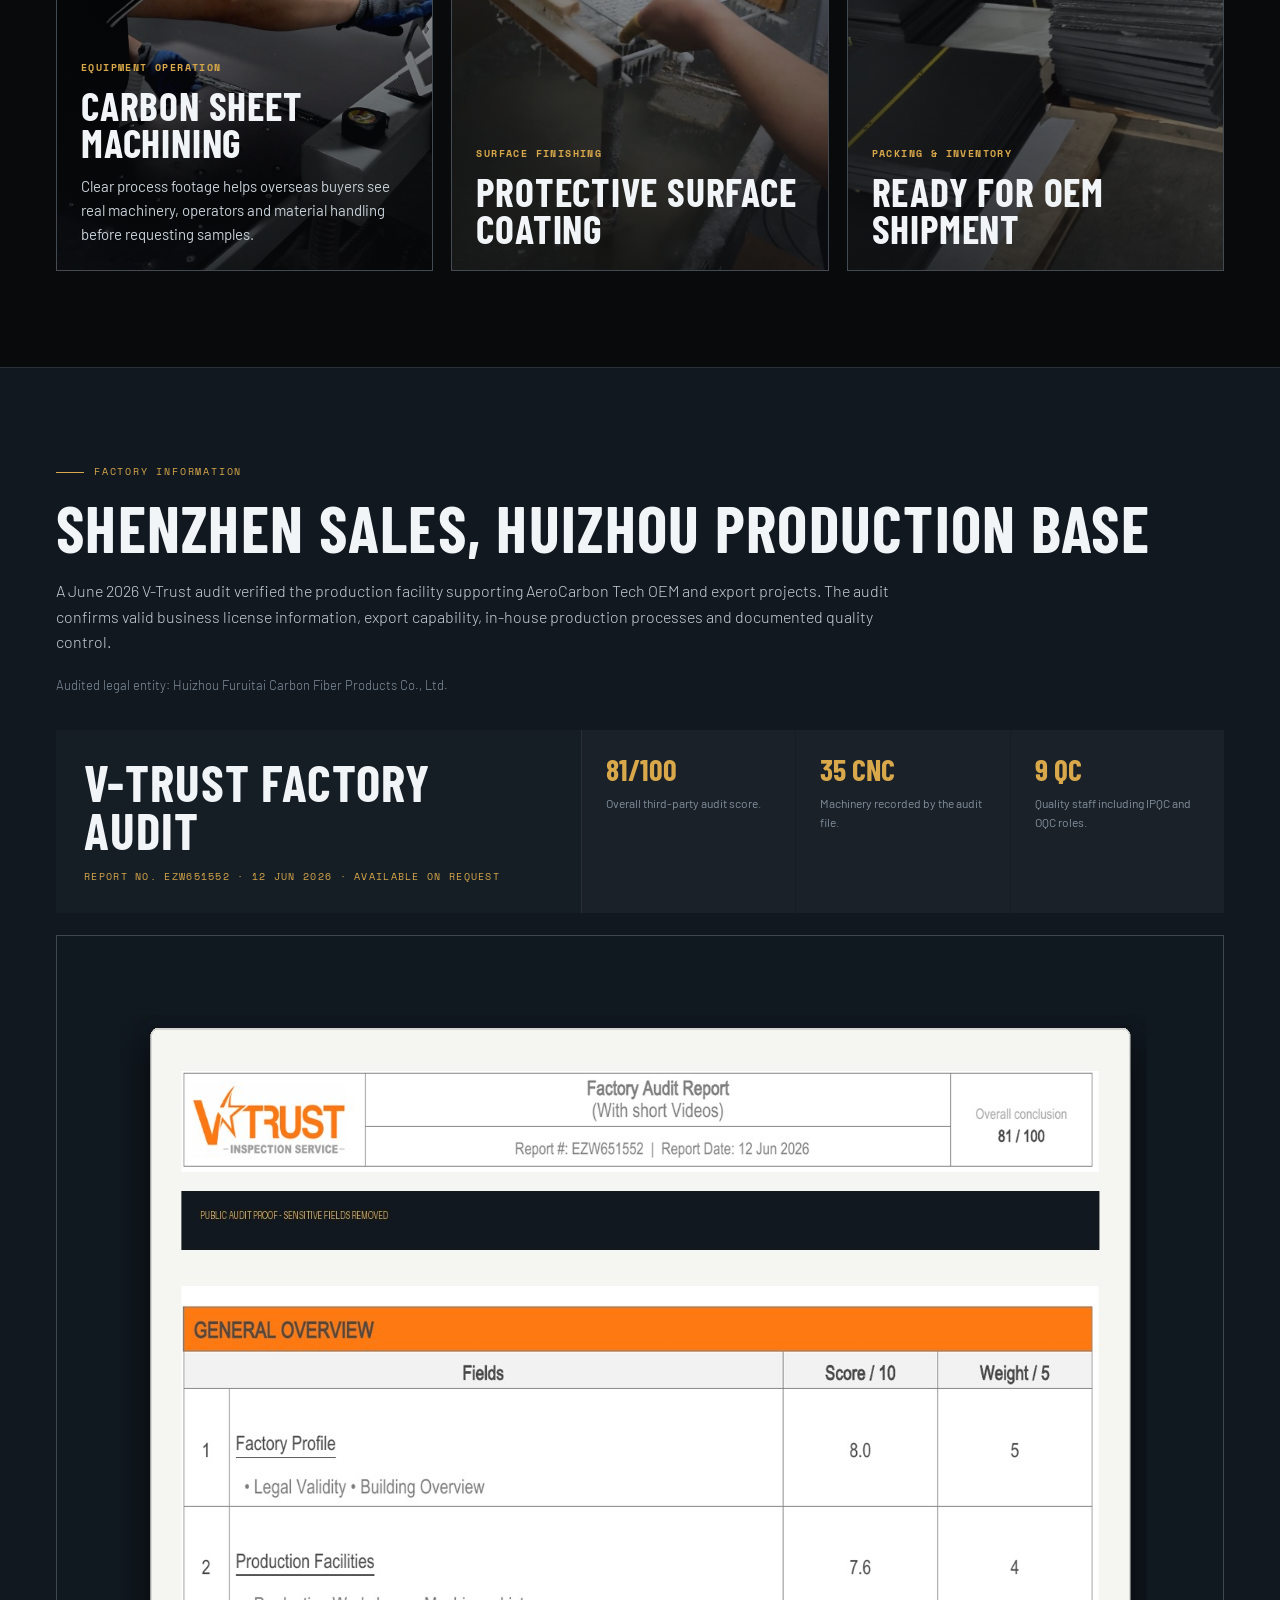
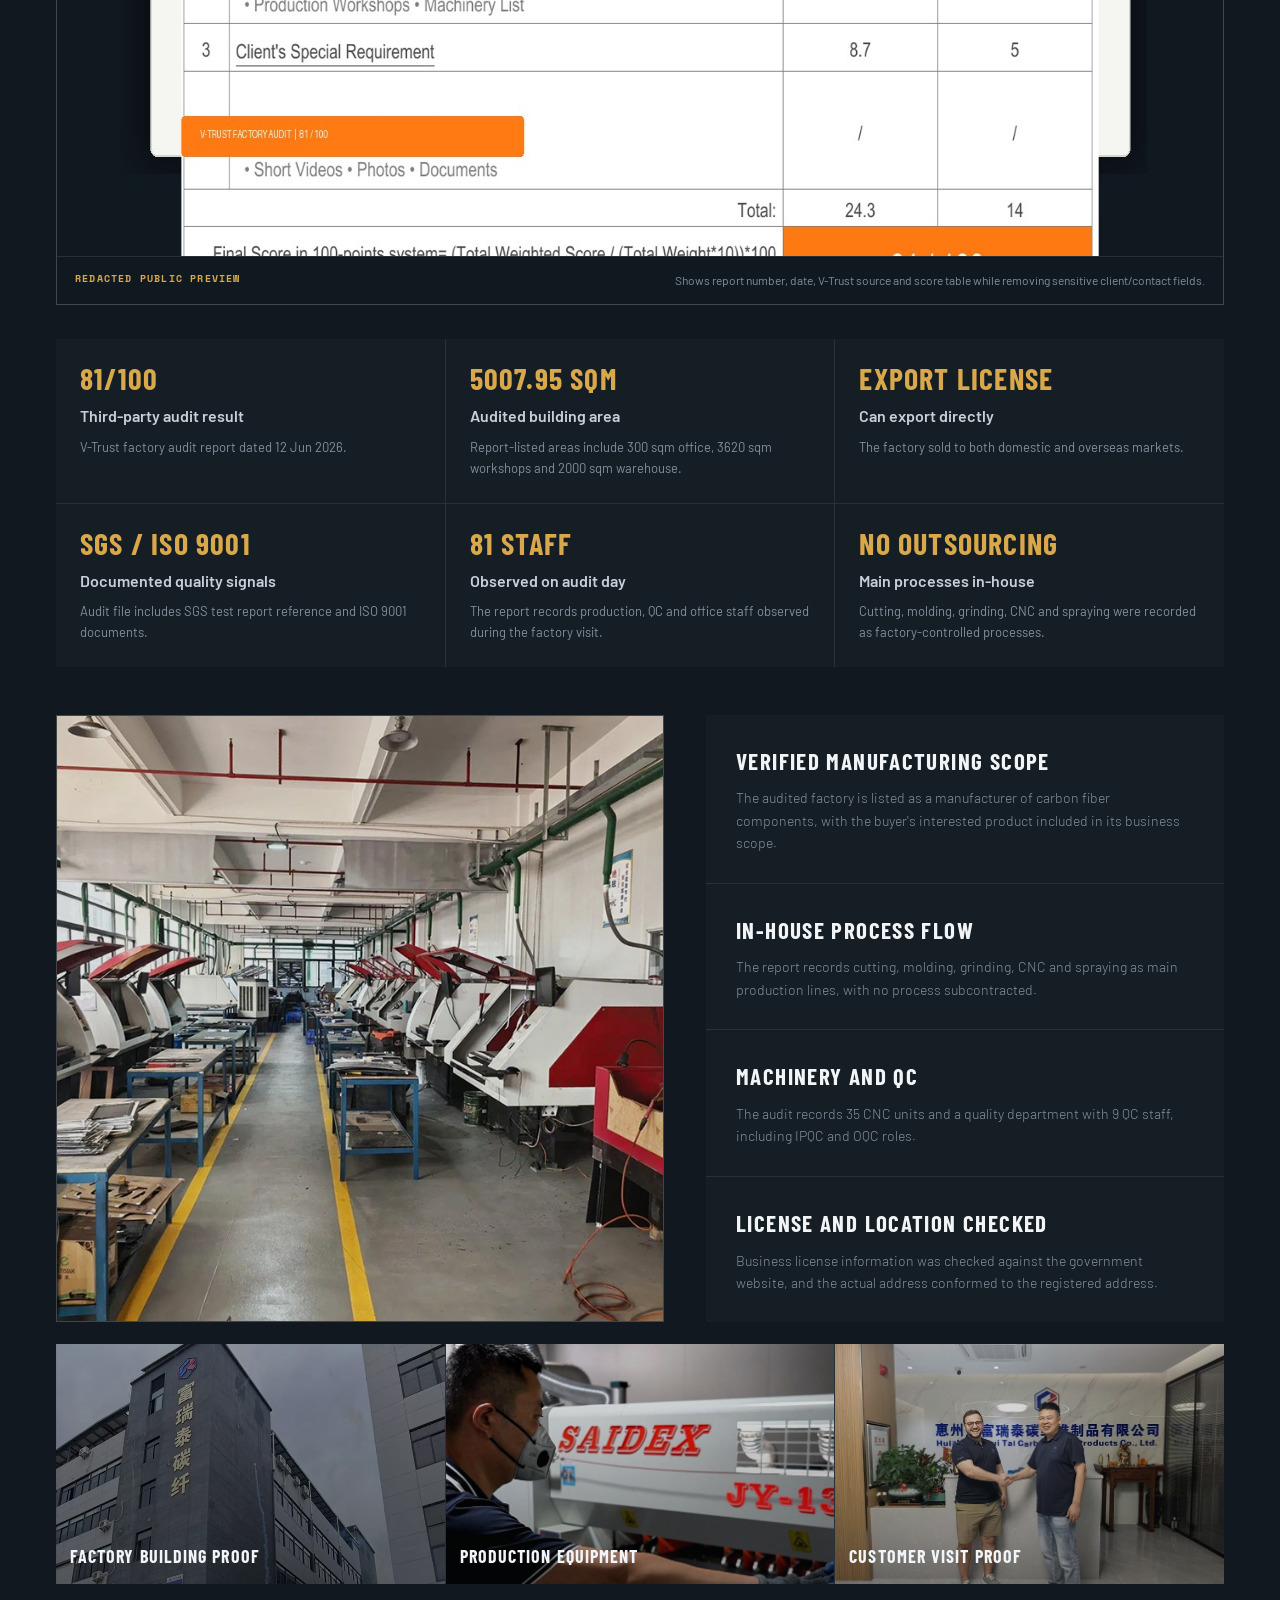
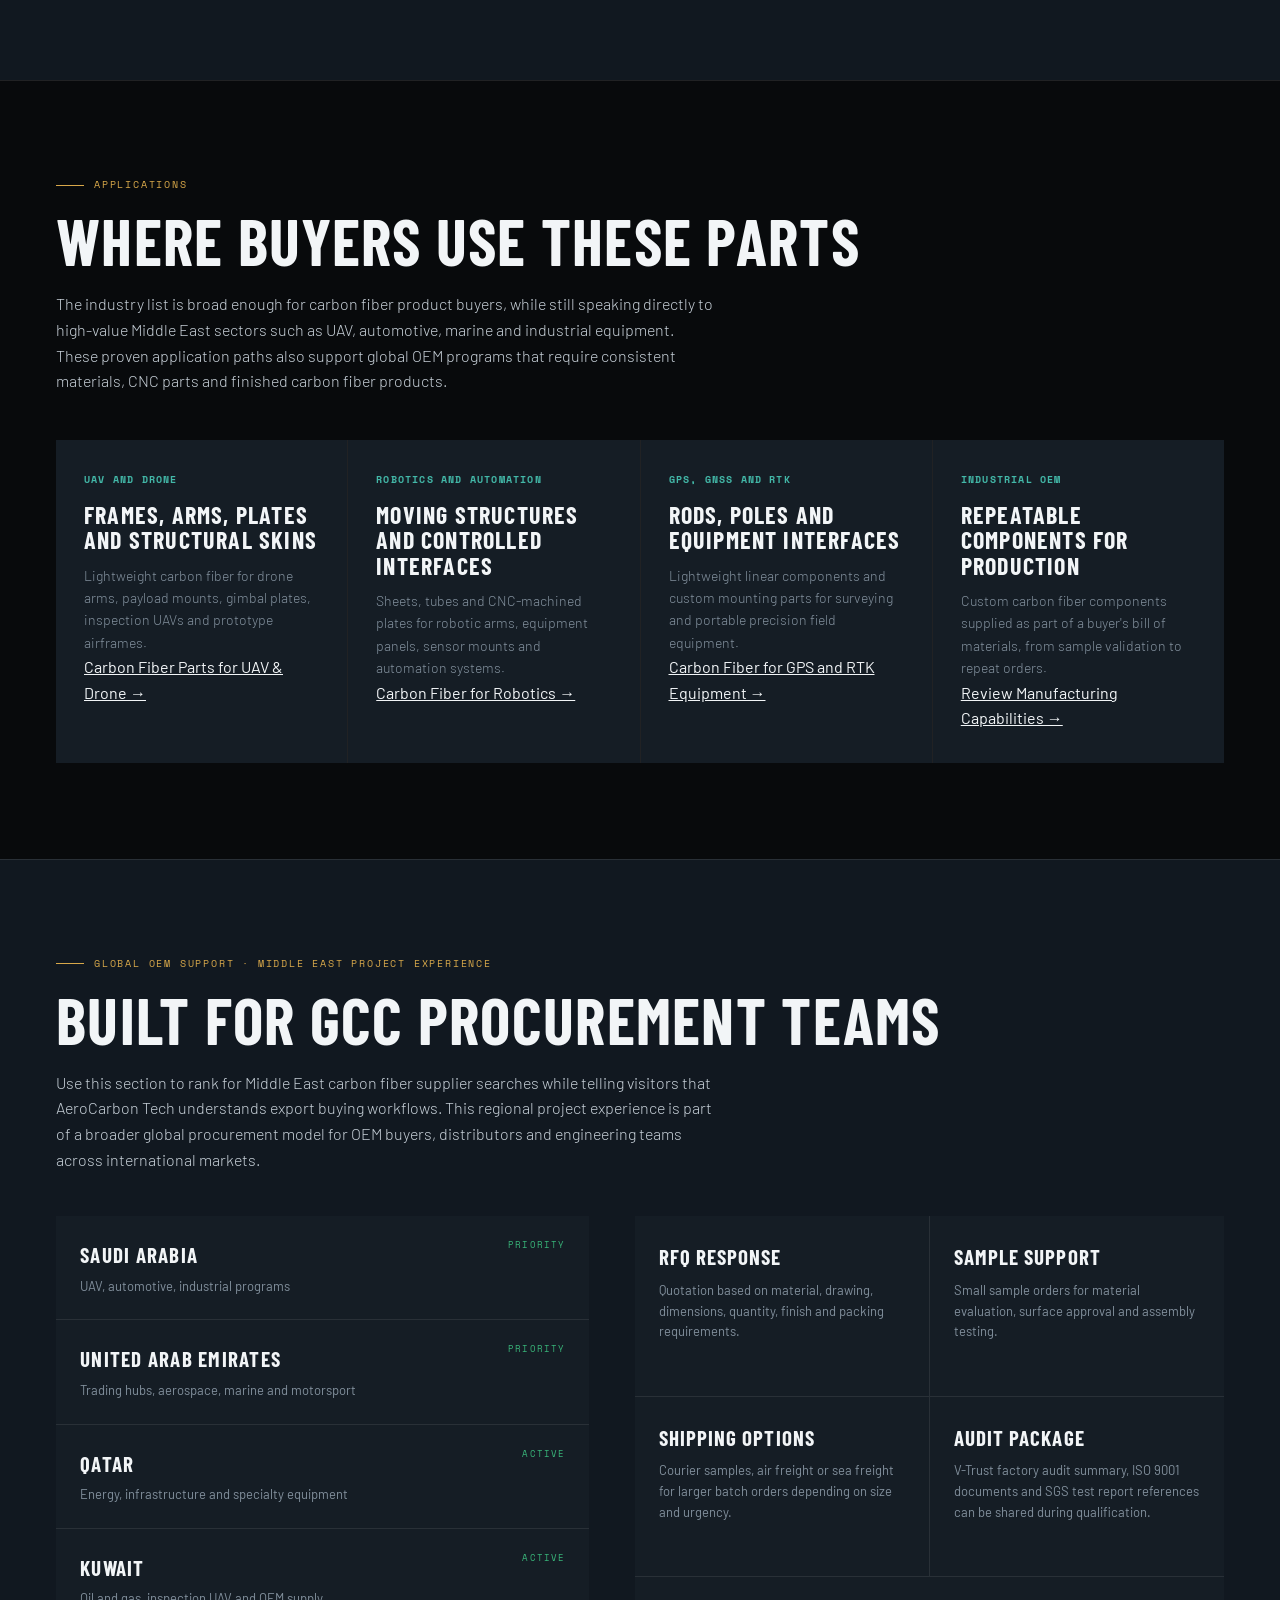
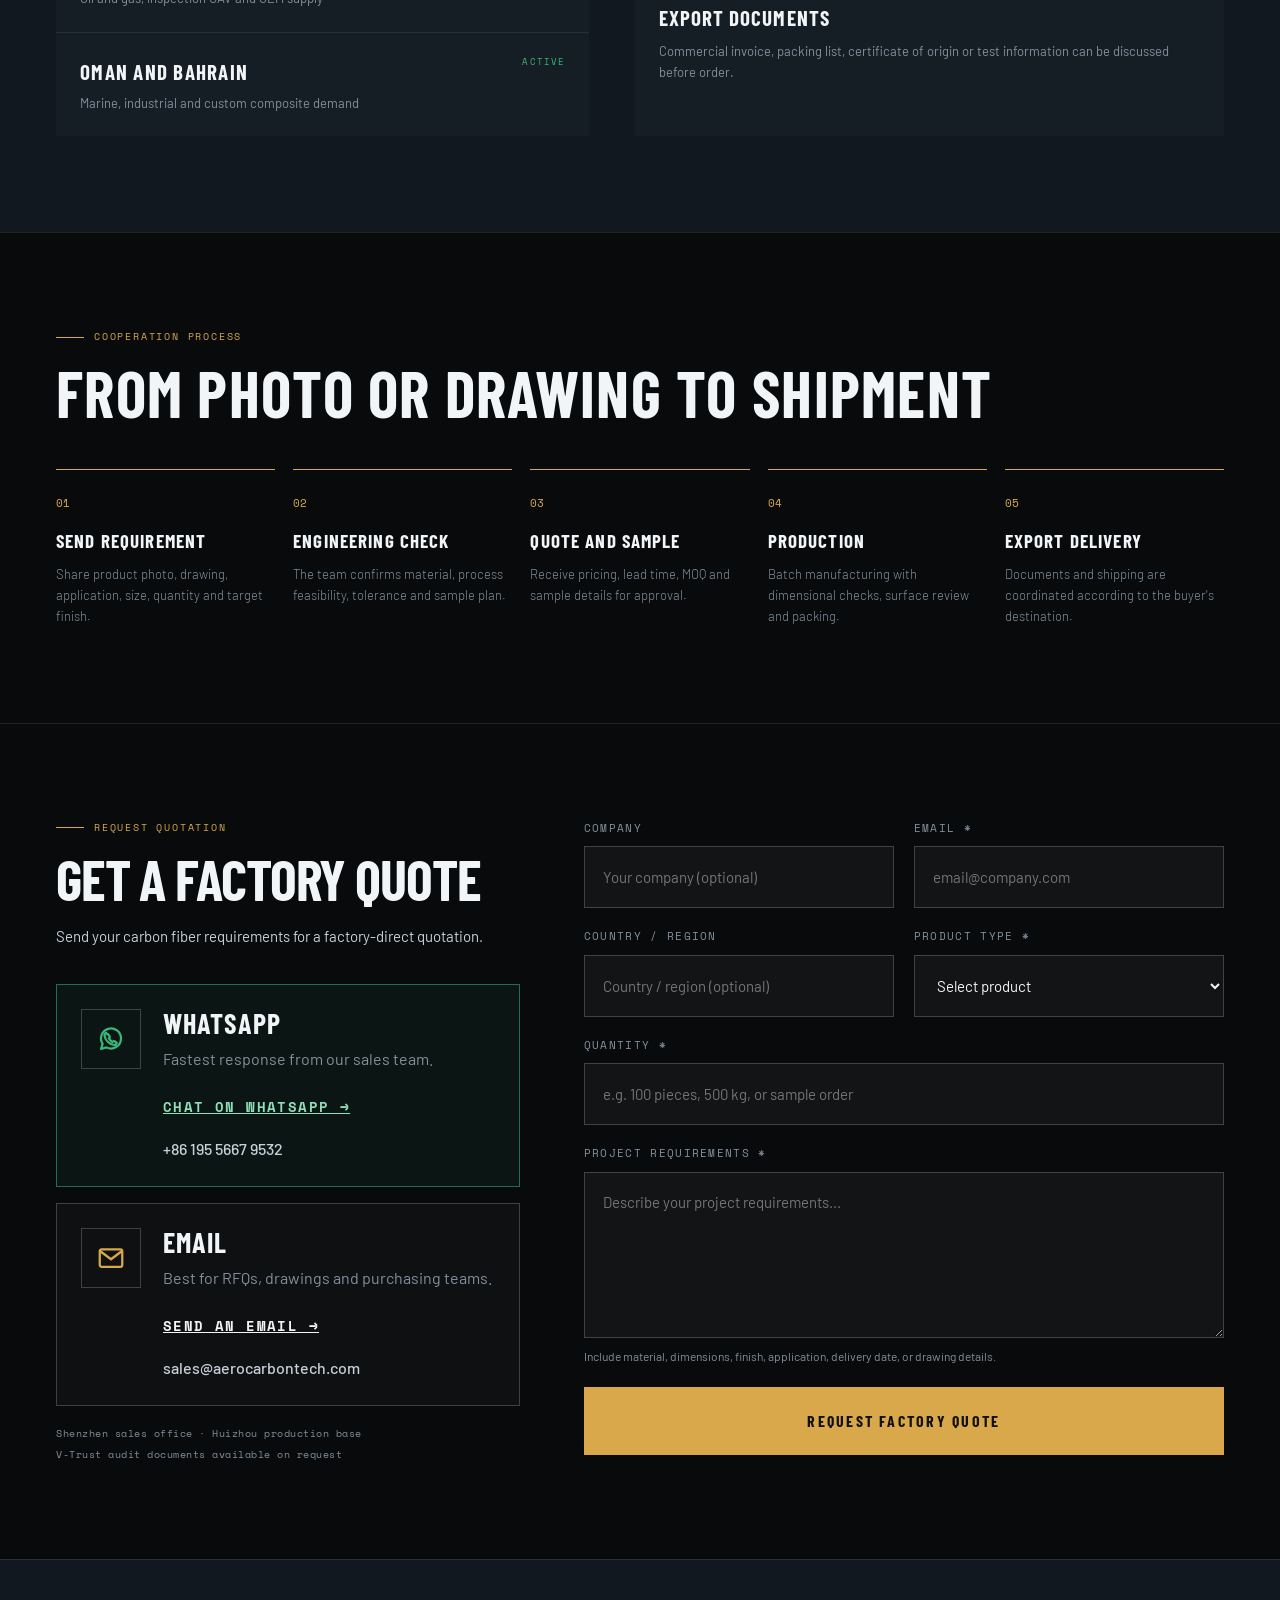
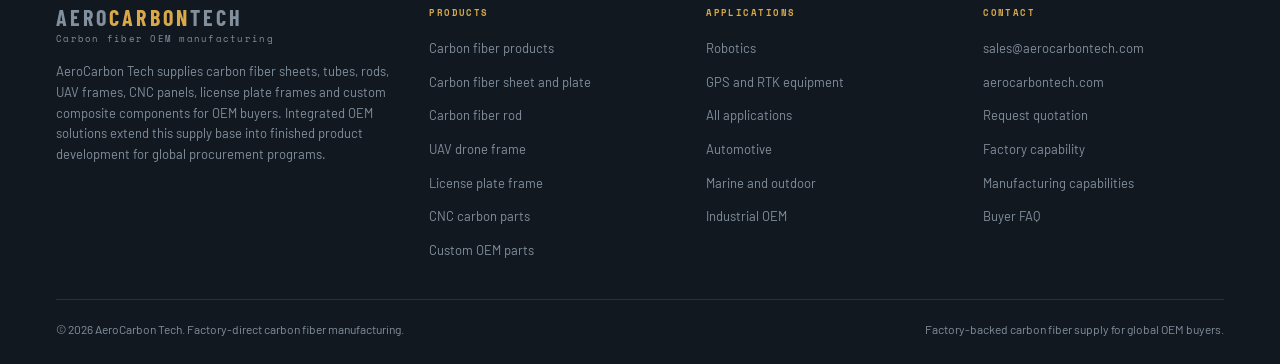
==== commit 3d69163c: "Refine homepage global OEM positioning and brand consistency" ====
--- a/index.html
+++ b/index.html
@@ -3,20 +3,20 @@
 <head>
 <meta charset="UTF-8">
 <meta name="viewport" content="width=device-width, initial-scale=1.0">
-<title>Aero Carbon Tech | FRT Carbon Fiber Manufacturer for UAV, Automotive & Industrial OEMs</title>
-<meta name="description" content="Aero Carbon Tech is the export-facing carbon fiber product site backed by FRTCARBON, supplying carbon fiber sheets, tubes, UAV frames, CNC parts and custom composite components for Middle East OEM buyers.">
+<title>AeroCarbon Tech | Carbon Fiber Manufacturer for UAV, Automotive & Industrial OEMs</title>
+<meta name="description" content="AeroCarbon Tech supplies carbon fiber sheets, tubes, UAV frames, CNC parts and custom composite components for global and Middle East OEM buyers.">
   <meta property="og:type" content="website">
-  <meta property="og:site_name" content="Aero Carbon Tech">
-  <meta property="og:title" content="Aero Carbon Tech | FRT Carbon Fiber Manufacturer for UAV, Automotive & Industrial OEMs">
-  <meta property="og:description" content="Aero Carbon Tech is the export-facing carbon fiber product site backed by FRTCARBON, supplying carbon fiber sheets, tubes, UAV frames, CNC parts and custom composite components for Middle East OEM buyers.">
+  <meta property="og:site_name" content="AeroCarbon Tech">
+  <meta property="og:title" content="AeroCarbon Tech | Carbon Fiber Manufacturer for UAV, Automotive & Industrial OEMs">
+  <meta property="og:description" content="AeroCarbon Tech supplies carbon fiber sheets, tubes, UAV frames, CNC parts and custom composite components for global and Middle East OEM buyers.">
   <meta property="og:url" content="https://www.aerocarbontech.com/">
   <meta property="og:image" content="https://www.aerocarbontech.com/public/images/factory-workshop-hero.webp">
   <meta name="twitter:card" content="summary_large_image">
-  <meta name="twitter:title" content="Aero Carbon Tech | FRT Carbon Fiber Manufacturer for UAV, Automotive & Industrial OEMs">
-  <meta name="twitter:description" content="Aero Carbon Tech is the export-facing carbon fiber product site backed by FRTCARBON, supplying carbon fiber sheets, tubes, UAV frames, CNC parts and custom composite components for Middle East OEM buyers.">
+  <meta name="twitter:title" content="AeroCarbon Tech | Carbon Fiber Manufacturer for UAV, Automotive & Industrial OEMs">
+  <meta name="twitter:description" content="AeroCarbon Tech supplies carbon fiber sheets, tubes, UAV frames, CNC parts and custom composite components for global and Middle East OEM buyers.">
   <meta name="twitter:image" content="https://www.aerocarbontech.com/public/images/factory-workshop-hero.webp">
 <link rel="canonical" href="https://www.aerocarbontech.com/">
-<script type="application/ld+json">{"@context":"https://schema.org","@graph":[{"@type":"WebSite","name":"Aero Carbon Tech","url":"https://www.aerocarbontech.com/"},{"@type":"Organization","name":"Aero Carbon Tech","url":"https://www.aerocarbontech.com/","email":"sales@aerocarbontech.com","image":"https://www.aerocarbontech.com/public/images/official/frtcarbon-factory-exterior.jpg","description":"Factory-direct carbon fiber sheet, CNC machining and finished OEM component manufacturing."}]}</script>
+<script type="application/ld+json">{"@context":"https://schema.org","@graph":[{"@type":"WebSite","name":"AeroCarbon Tech","url":"https://www.aerocarbontech.com/"},{"@type":"Organization","name":"AeroCarbon Tech","url":"https://www.aerocarbontech.com/","email":"sales@aerocarbontech.com","image":"https://www.aerocarbontech.com/public/images/official/frtcarbon-factory-exterior.jpg","description":"Factory-direct carbon fiber sheet, CNC machining and finished OEM component manufacturing for global buyers, with Middle East project experience."}]}</script>
 <link rel="preconnect" href="https://fonts.googleapis.com">
 <link href="https://fonts.googleapis.com/css2?family=Barlow:wght@300;400;500;600;700&family=Barlow+Condensed:wght@500;600;700&family=Space+Mono:wght@400;700&display=swap" rel="stylesheet">
 <style>
@@ -1598,7 +1598,7 @@
 <body>
 <div class="page">
   <header class="topbar">
-    <a class="brand" href="#top" aria-label="Aero Carbon Tech home">
+    <a class="brand" href="#top" aria-label="AeroCarbon Tech home">
       <strong>Aero<em>Carbon</em>Tech</strong>
       <span>Carbon fiber OEM manufacturing</span>
     </a>
@@ -1616,7 +1616,7 @@
       <div class="hero-copy">
         <div class="kicker">AeroCarbonTech.com | Factory-direct carbon fiber manufacturing</div>
         <h1>Carbon Fiber Products for <span>OEM Buyers</span></h1>
-        <p class="hero-text">Aero Carbon Tech supplies carbon fiber sheets, tubes, rods, CNC-machined parts and custom composite components for global OEM and industrial buyers, with responsive support for projects across the Middle East and international markets.</p>
+        <p class="hero-text">AeroCarbon Tech supplies carbon fiber sheets, tubes, rods, CNC-machined parts and custom composite components for global OEM and industrial buyers, with responsive support for projects across the Middle East and international markets.</p>
         <div class="hero-actions">
           <a class="btn primary" href="#contact">Send RFQ</a>
           <a class="btn secondary" href="#factory">View Factory Capability</a>
@@ -1661,7 +1661,7 @@
       <div>
         <div class="kicker">Built for B2B purchasing</div>
         <h2 class="section-title">Clear specs, real factory, fast quoting.</h2>
-        <p class="lead">Global OEM buyers need more than a catalog page. Aero Carbon Tech presents audited manufacturing capability, including a Huizhou production base, Shenzhen sales support, quality documentation and responsive communication for Middle East and international projects.</p>
+        <p class="lead">Global OEM buyers need more than a catalog page. AeroCarbon Tech presents audited manufacturing capability, including a Huizhou production base, Shenzhen sales support, quality documentation and responsive communication for Middle East and international projects. Integrated OEM solutions support finished product development, global procurement coordination and drawing-based production from material selection through shipment.</p>
       </div>
       <div class="buyer-points">
         <article class="buyer-point">
@@ -1688,7 +1688,7 @@
         <div>
           <div class="kicker">Carbon fiber product range</div>
           <h2 class="section-title">Factory product lines</h2>
-          <p class="lead">Aero Carbon Tech supplies carbon fiber sheets, license plate frames, UAV frames, CNC-machined components, carbon fiber tubes and custom finished products for OEM, distributor and project buyers.</p>
+          <p class="lead">AeroCarbon Tech supplies carbon fiber sheets, license plate frames, UAV frames, CNC-machined components, carbon fiber tubes and custom finished products for OEM, distributor and project buyers. The same factory-backed workflow supports integrated OEM solutions and finished product development without replacing established material and component supply.</p>
         </div>
         <a class="btn secondary" href="#contact">Request Datasheet</a>
       </div>
@@ -1974,7 +1974,7 @@
       <div class="factory-intro">
         <div class="kicker">Factory information</div>
         <h2 class="section-title">Shenzhen sales, Huizhou production base</h2>
-        <p class="lead">A June 2026 V-Trust audit verified the production facility supporting Aero Carbon Tech OEM and export projects. The audit confirms valid business license information, export capability, in-house production processes and documented quality control.</p>
+        <p class="lead">A June 2026 V-Trust audit verified the production facility supporting AeroCarbon Tech OEM and export projects. The audit confirms valid business license information, export capability, in-house production processes and documented quality control.</p>
         <p class="factory-legal">Audited legal entity: Huizhou Furuitai Carbon Fiber Products Co., Ltd.</p>
       </div>
       <div class="report-proof" aria-label="V-Trust factory audit report proof">
@@ -2078,7 +2078,7 @@
     <section class="section" id="applications">
       <div class="kicker">Applications</div>
       <h2 class="section-title">Where buyers use these parts</h2>
-      <p class="lead">The industry list is broad enough for carbon fiber product buyers, while still speaking directly to high-value Middle East sectors such as UAV, automotive, marine and industrial equipment.</p>
+      <p class="lead">The industry list is broad enough for carbon fiber product buyers, while still speaking directly to high-value Middle East sectors such as UAV, automotive, marine and industrial equipment. These proven application paths also support global OEM programs that require consistent materials, CNC parts and finished carbon fiber products.</p>
       <div class="applications">
         <article class="app-card">
           <b>UAV and drone</b>
@@ -2108,9 +2108,9 @@
     </section>
 
     <section class="section markets" id="markets">
-      <div class="kicker">Middle East export focus</div>
+      <div class="kicker">Global OEM support · Middle East project experience</div>
       <h2 class="section-title">Built for GCC procurement teams</h2>
-      <p class="lead">Use this section to rank for Middle East carbon fiber supplier searches while telling visitors that Aero Carbon Tech understands export buying workflows.</p>
+      <p class="lead">Use this section to rank for Middle East carbon fiber supplier searches while telling visitors that AeroCarbon Tech understands export buying workflows. This regional project experience is part of a broader global procurement model for OEM buyers, distributors and engineering teams across international markets.</p>
       <div class="market-layout">
         <div class="country-list">
           <div class="country"><div><strong>Saudi Arabia</strong><span>UAV, automotive, industrial programs</span></div><em>Priority</em></div>
@@ -2264,7 +2264,7 @@
           <strong>Aero<em>Carbon</em>Tech</strong>
           <span>Carbon fiber OEM manufacturing</span>
         </a>
-        <p style="margin-top:18px">Aero Carbon Tech supplies carbon fiber sheets, tubes, rods, UAV frames, CNC panels, license plate frames and custom composite components for OEM buyers.</p>
+        <p style="margin-top:18px">AeroCarbon Tech supplies carbon fiber sheets, tubes, rods, UAV frames, CNC panels, license plate frames and custom composite components for OEM buyers. Integrated OEM solutions extend this supply base into finished product development for global procurement programs.</p>
       </div>
       <div>
         <h4>Products</h4>
@@ -2302,7 +2302,7 @@
       </div>
     </div>
     <div class="footer-bottom">
-      <span>&copy; 2026 Aero Carbon Tech. Factory-direct carbon fiber manufacturing.</span>
+      <span>&copy; 2026 AeroCarbon Tech. Factory-direct carbon fiber manufacturing.</span>
       <span>Factory-backed carbon fiber supply for global OEM buyers.</span>
     </div>
   </footer>
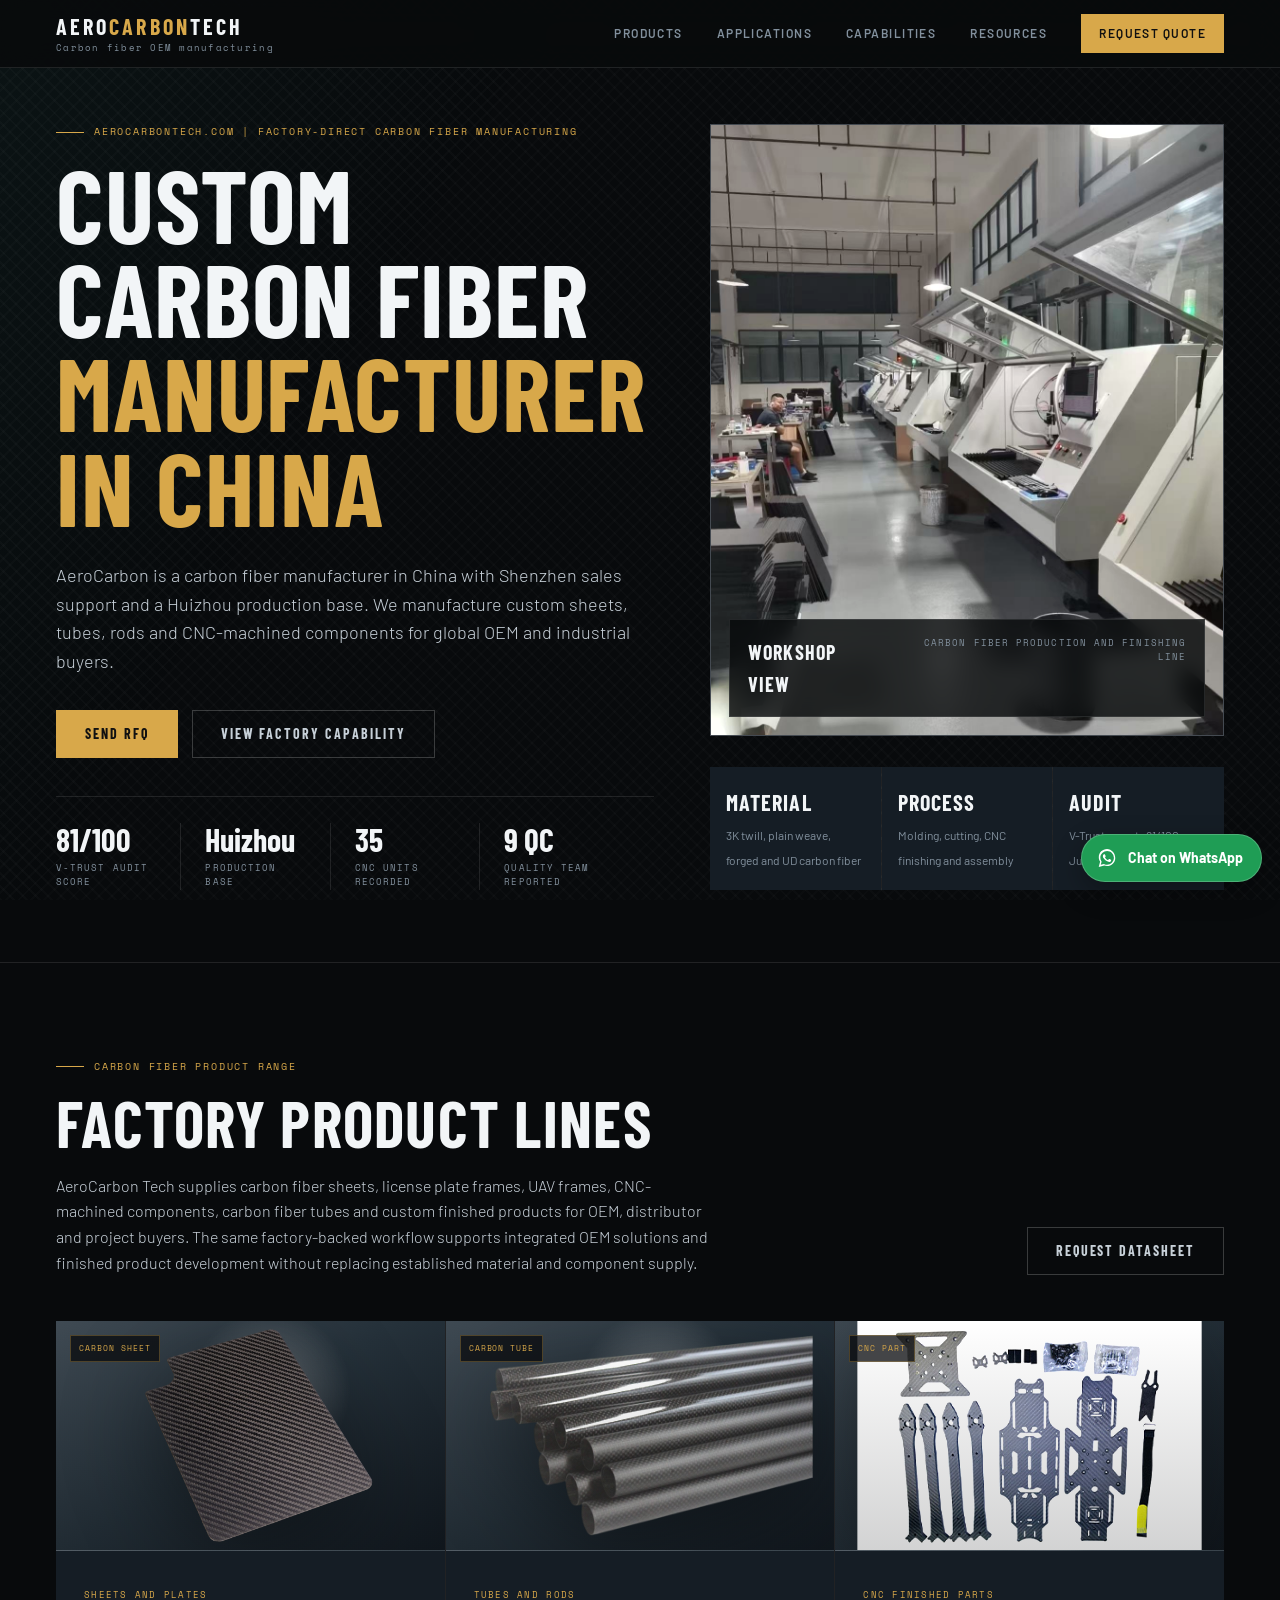
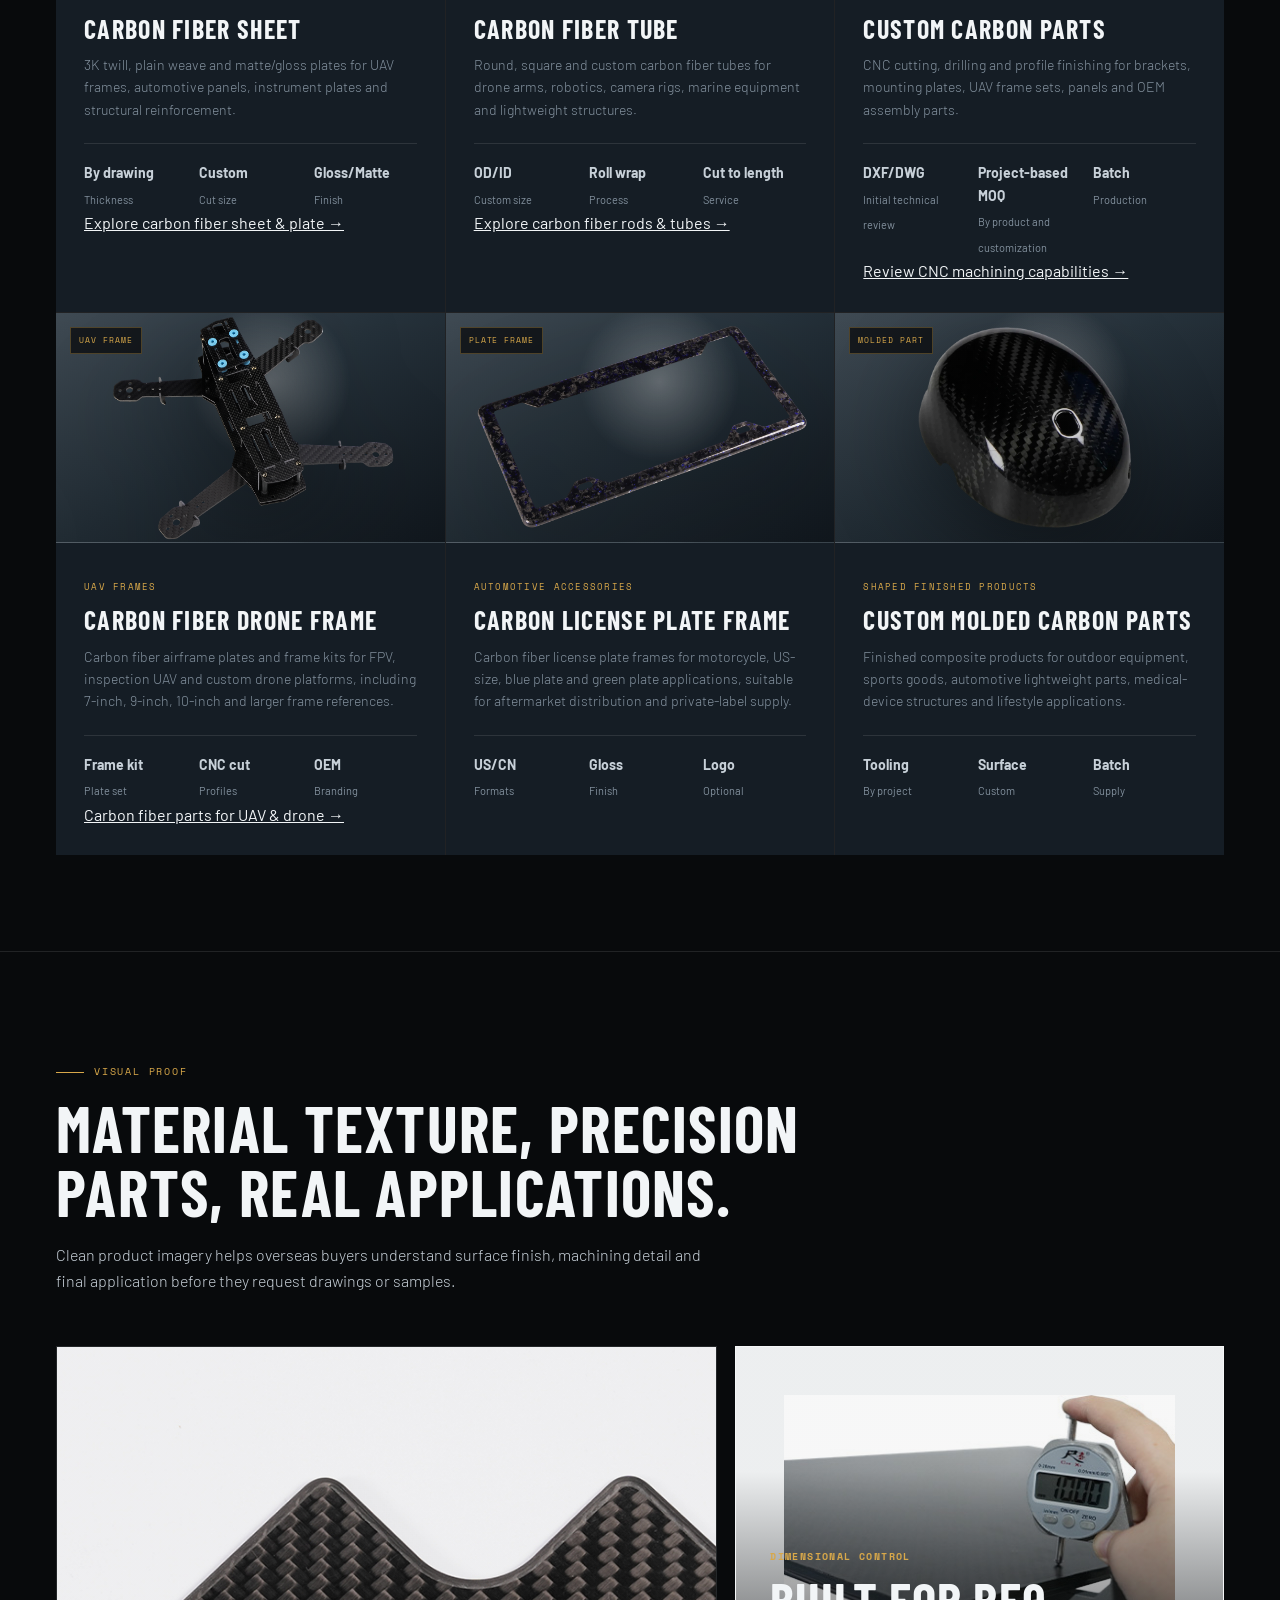
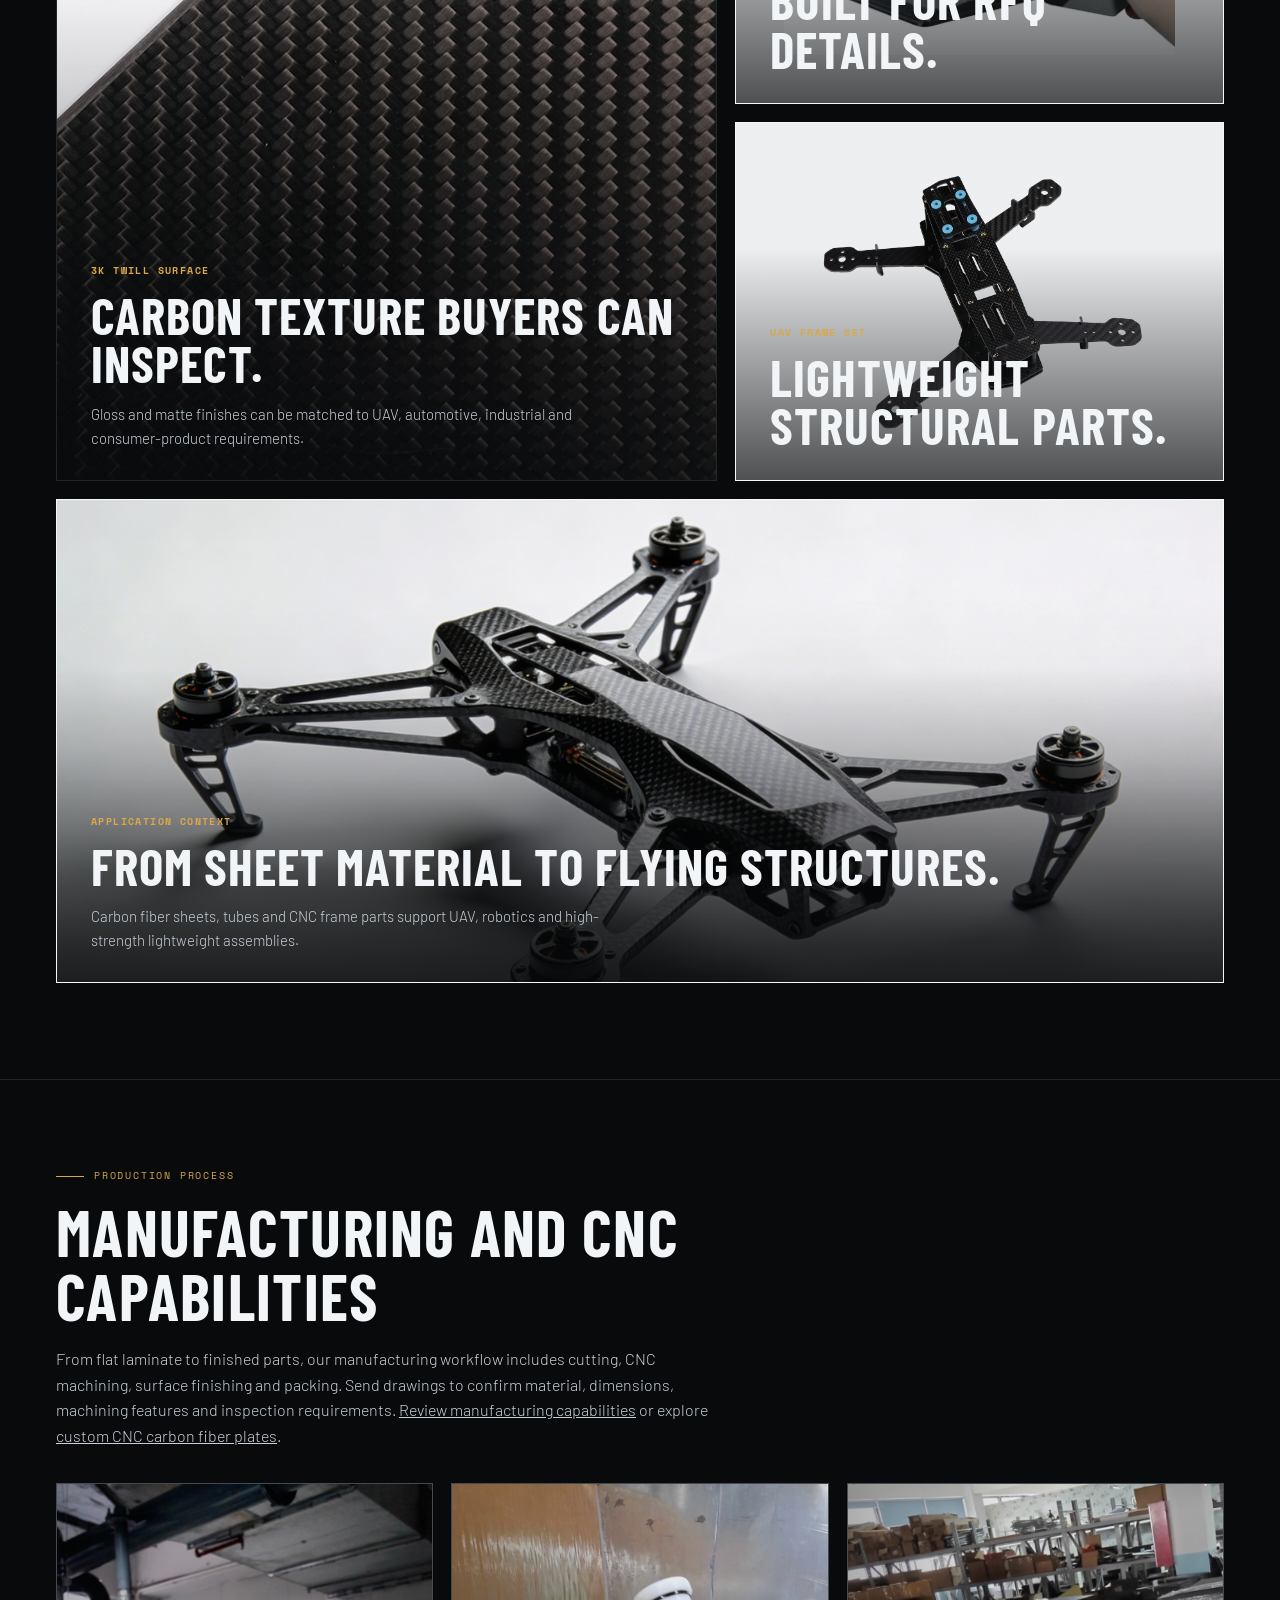
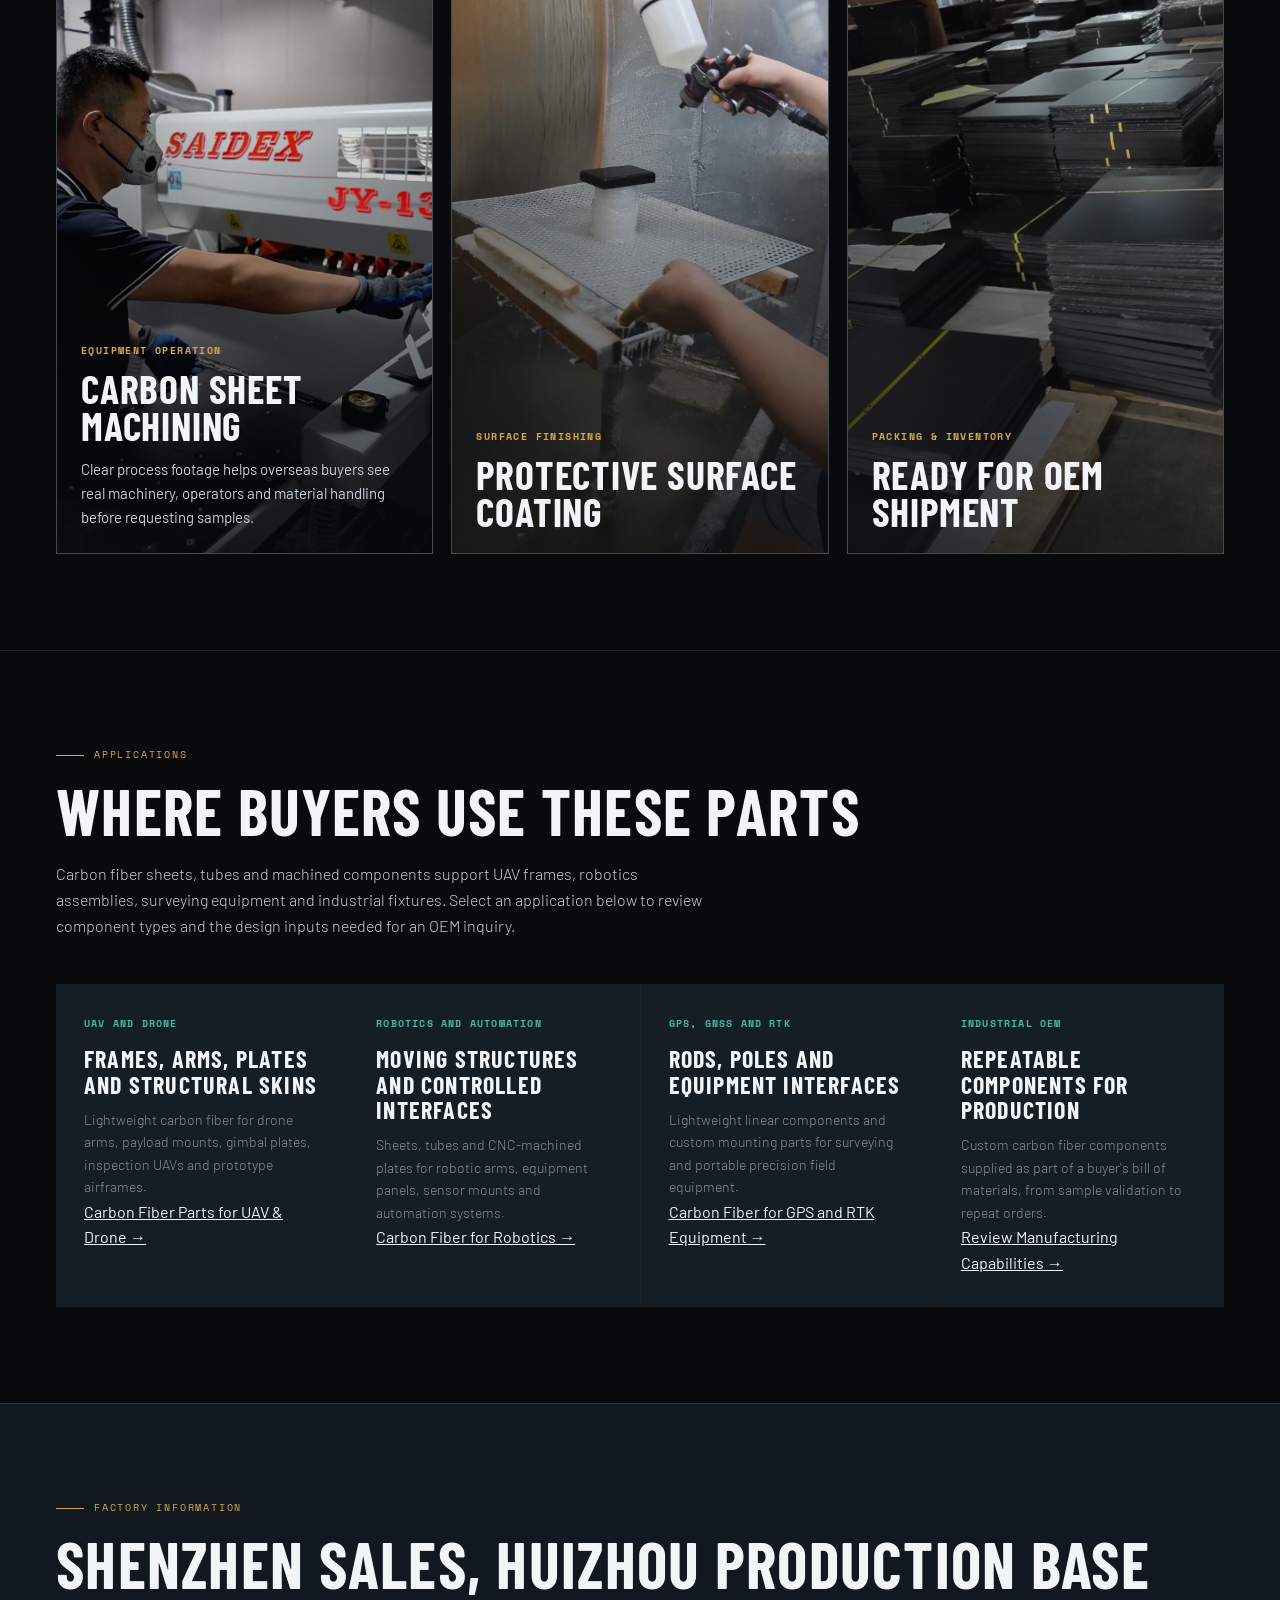
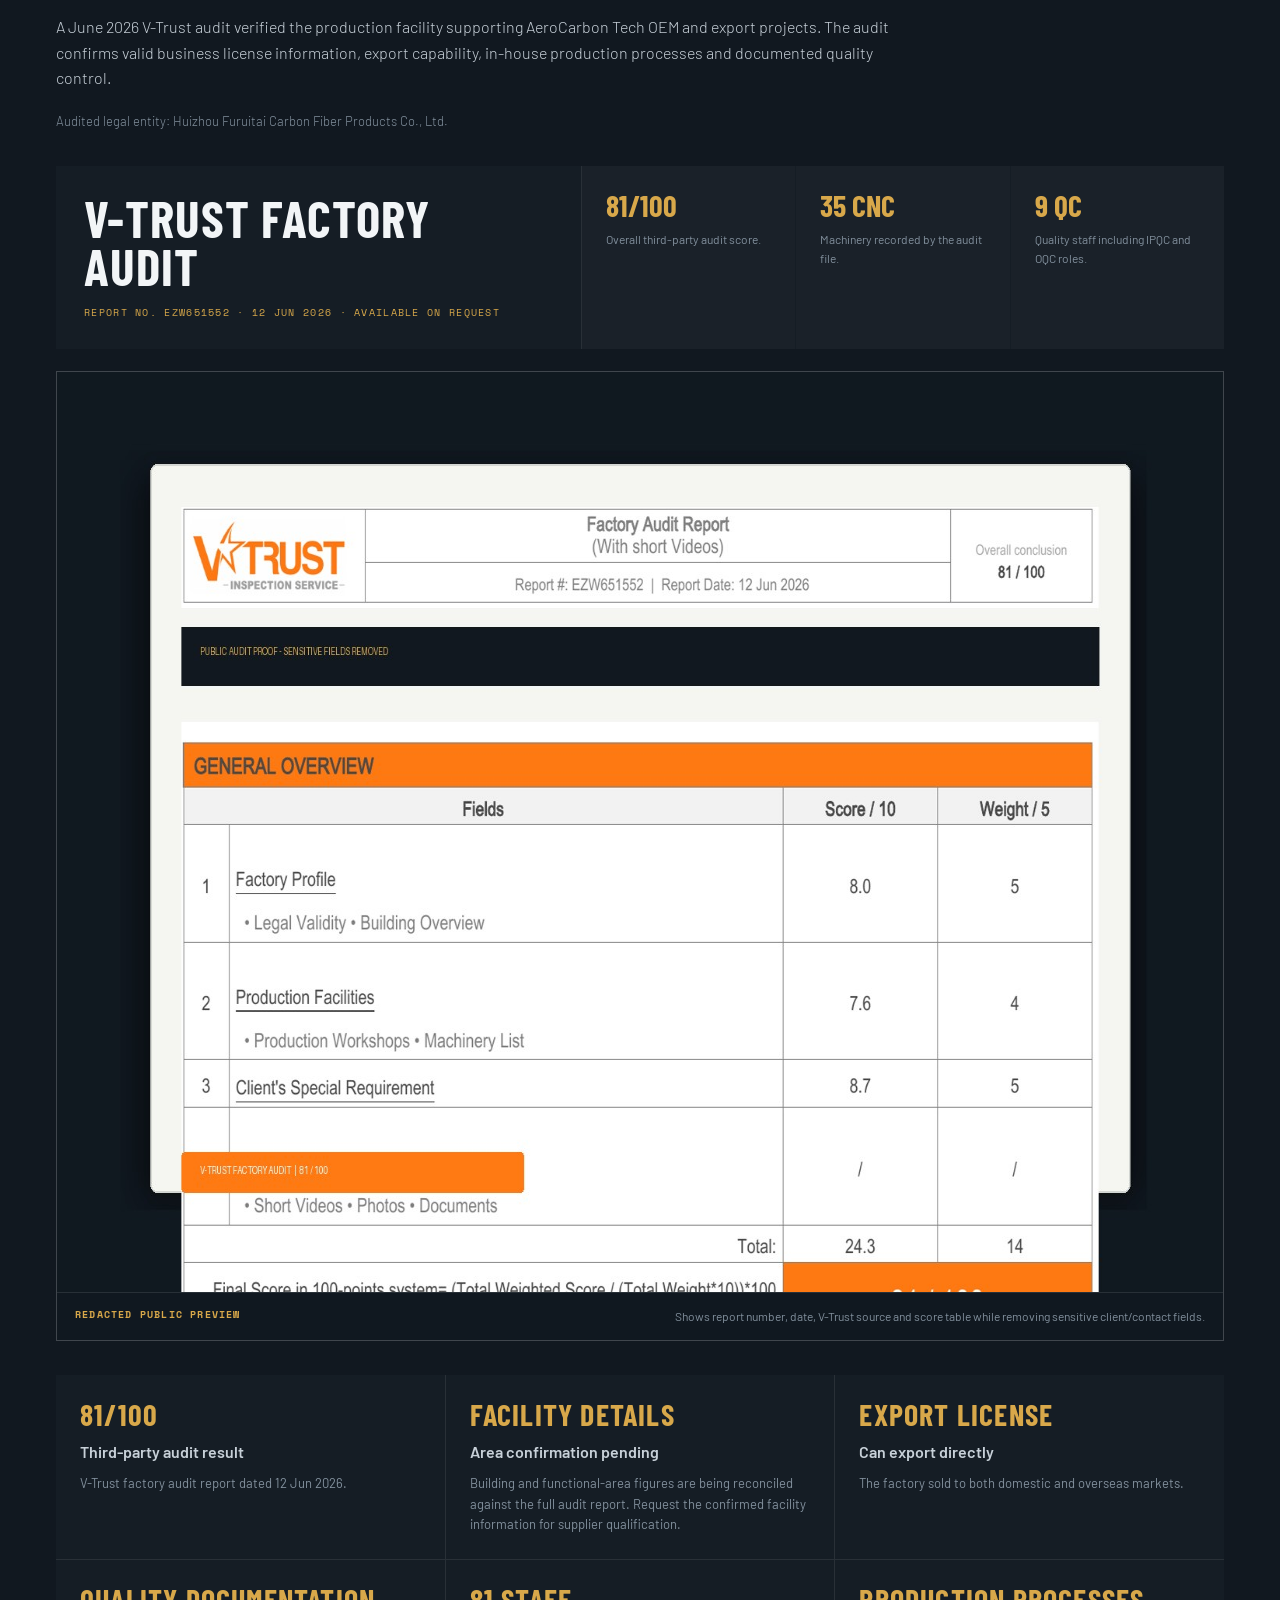
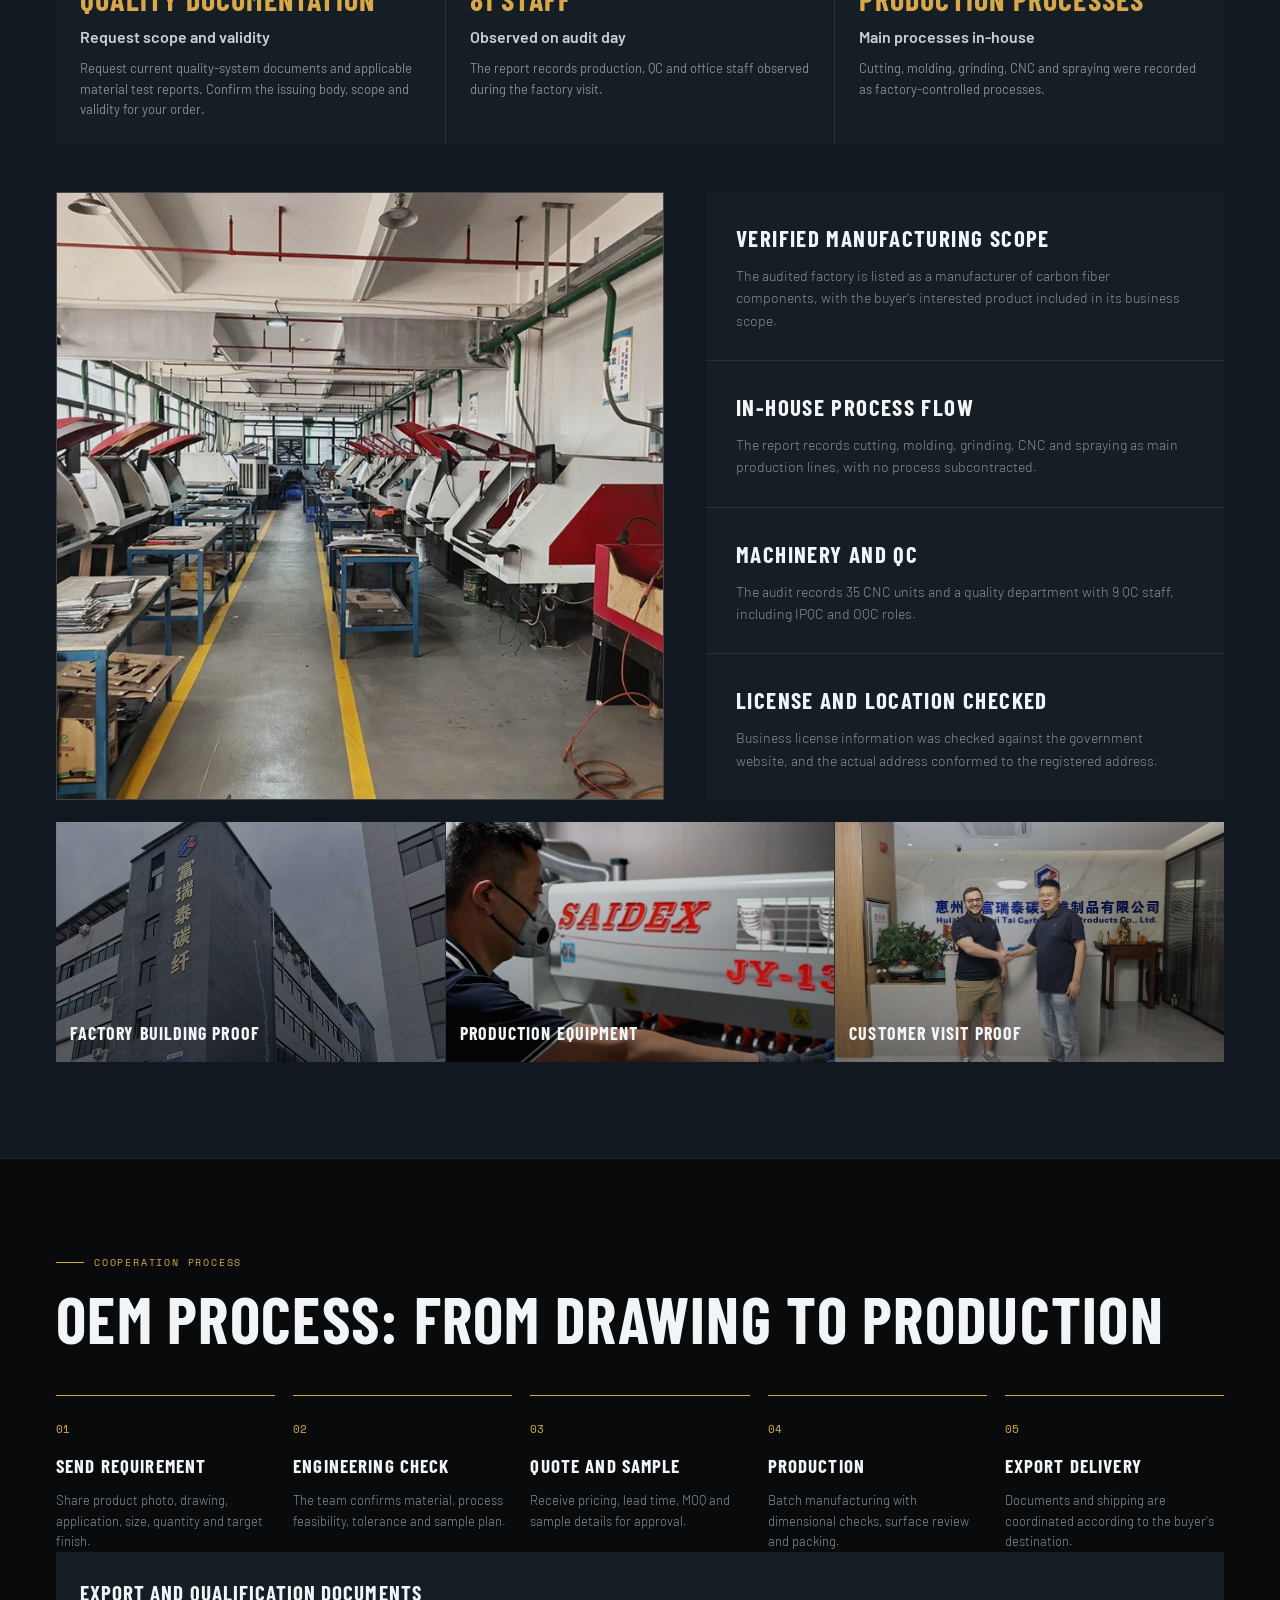
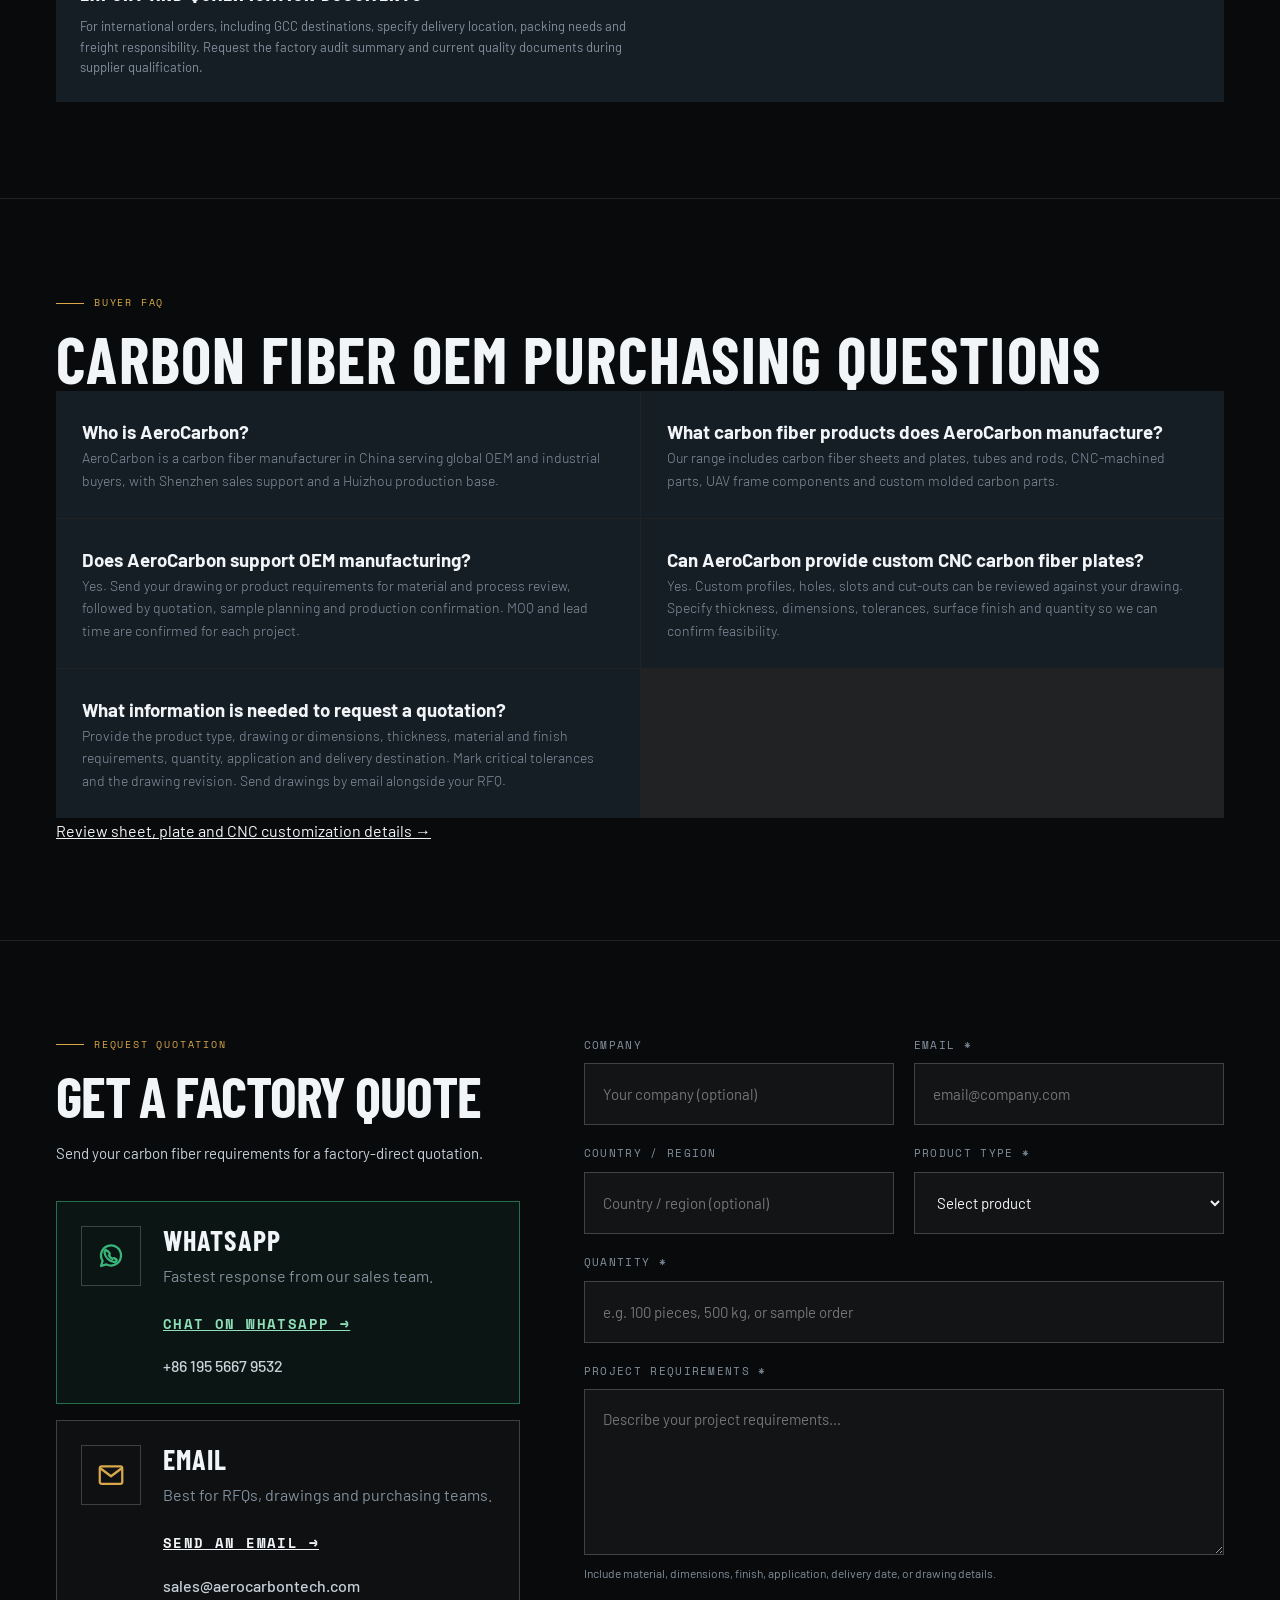
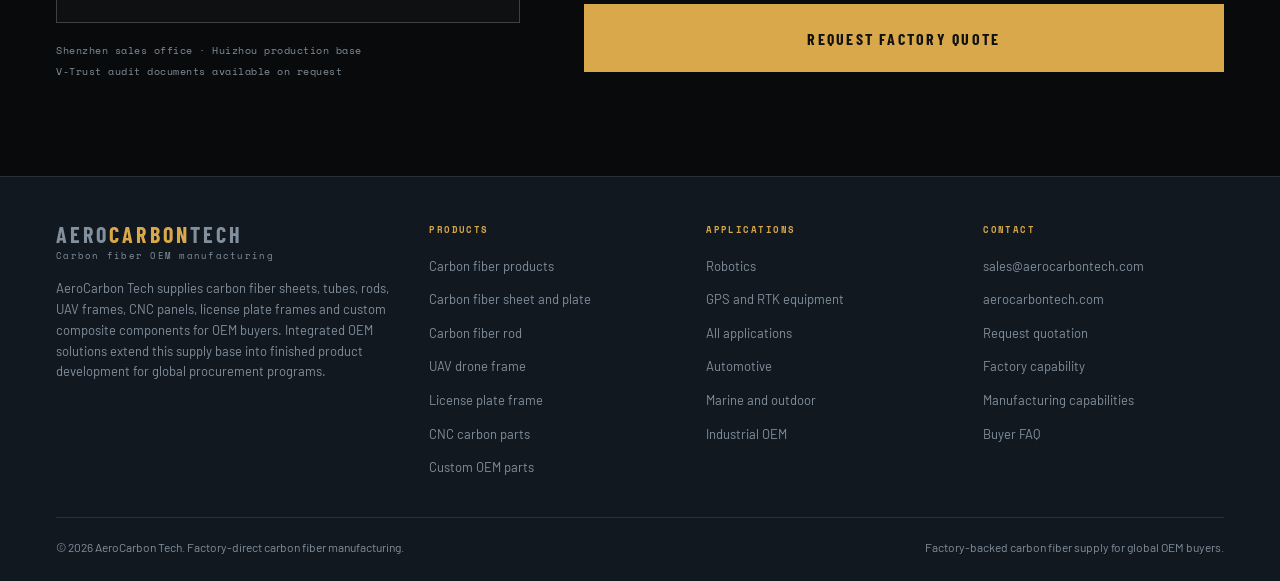
==== commit 9a817a78: "Improve homepage and carbon sheet SEO for OEM buyers" ====
--- a/index.html
+++ b/index.html
@@ -3,20 +3,20 @@
 <head>
 <meta charset="UTF-8">
 <meta name="viewport" content="width=device-width, initial-scale=1.0">
-<title>AeroCarbon Tech | Carbon Fiber Manufacturer for UAV, Automotive & Industrial OEMs</title>
-<meta name="description" content="AeroCarbon Tech supplies carbon fiber sheets, tubes, UAV frames, CNC parts and custom composite components for global and Middle East OEM buyers.">
+<title>Carbon Fiber Manufacturer in China | OEM &amp; Custom Parts | AeroCarbon</title>
+<meta name="description" content="AeroCarbon manufactures custom carbon fiber sheets, tubes and CNC-machined components for global OEM buyers. Factory-direct manufacturing and custom solutions.">
   <meta property="og:type" content="website">
   <meta property="og:site_name" content="AeroCarbon Tech">
-  <meta property="og:title" content="AeroCarbon Tech | Carbon Fiber Manufacturer for UAV, Automotive & Industrial OEMs">
-  <meta property="og:description" content="AeroCarbon Tech supplies carbon fiber sheets, tubes, UAV frames, CNC parts and custom composite components for global and Middle East OEM buyers.">
+  <meta property="og:title" content="Carbon Fiber Manufacturer in China | OEM &amp; Custom Parts | AeroCarbon">
+  <meta property="og:description" content="AeroCarbon manufactures custom carbon fiber sheets, tubes and CNC-machined components for global OEM buyers. Factory-direct manufacturing and custom solutions.">
   <meta property="og:url" content="https://www.aerocarbontech.com/">
   <meta property="og:image" content="https://www.aerocarbontech.com/public/images/factory-workshop-hero.webp">
   <meta name="twitter:card" content="summary_large_image">
-  <meta name="twitter:title" content="AeroCarbon Tech | Carbon Fiber Manufacturer for UAV, Automotive & Industrial OEMs">
-  <meta name="twitter:description" content="AeroCarbon Tech supplies carbon fiber sheets, tubes, UAV frames, CNC parts and custom composite components for global and Middle East OEM buyers.">
+  <meta name="twitter:title" content="Carbon Fiber Manufacturer in China | OEM &amp; Custom Parts | AeroCarbon">
+  <meta name="twitter:description" content="AeroCarbon manufactures custom carbon fiber sheets, tubes and CNC-machined components for global OEM buyers. Factory-direct manufacturing and custom solutions.">
   <meta name="twitter:image" content="https://www.aerocarbontech.com/public/images/factory-workshop-hero.webp">
 <link rel="canonical" href="https://www.aerocarbontech.com/">
-<script type="application/ld+json">{"@context":"https://schema.org","@graph":[{"@type":"WebSite","name":"AeroCarbon Tech","url":"https://www.aerocarbontech.com/"},{"@type":"Organization","name":"AeroCarbon Tech","url":"https://www.aerocarbontech.com/","email":"sales@aerocarbontech.com","image":"https://www.aerocarbontech.com/public/images/official/frtcarbon-factory-exterior.jpg","description":"Factory-direct carbon fiber sheet, CNC machining and finished OEM component manufacturing for global buyers, with Middle East project experience."}]}</script>
+<script type="application/ld+json">{"@context":"https://schema.org","@graph":[{"@type":"WebSite","name":"AeroCarbon Tech","url":"https://www.aerocarbontech.com/"},{"@type":"Organization","@id":"https://www.aerocarbontech.com/#organization","name":"AeroCarbon Tech","url":"https://www.aerocarbontech.com/","email":"sales@aerocarbontech.com","image":"https://www.aerocarbontech.com/public/images/official/frtcarbon-factory-exterior.jpg","description":"Carbon fiber manufacturer in China supplying custom sheets, tubes and CNC-machined components for global OEM buyers, with Shenzhen sales support and a Huizhou production base."}]}</script>
 <link rel="preconnect" href="https://fonts.googleapis.com">
 <link href="https://fonts.googleapis.com/css2?family=Barlow:wght@300;400;500;600;700&family=Barlow+Condensed:wght@500;600;700&family=Space+Mono:wght@400;700&display=swap" rel="stylesheet">
 <style>
@@ -170,6 +170,7 @@
 }
 
 .section-title {
+  overflow-wrap: anywhere;
   font-family: "Barlow Condensed", sans-serif;
   font-size: clamp(40px, 5vw, 66px);
   line-height: 1;
@@ -213,7 +214,7 @@
   align-items: center;
 }
 
-.hero-copy { padding-bottom: 0; }
+.hero-copy { padding-bottom: 0; min-width: 0; }
 
 .hero h1 {
   font-family: "Barlow Condensed", sans-serif;
@@ -1543,7 +1544,7 @@
 @media (max-width: 680px) {
   .brand strong { font-size: 18px; }
   .brand span { font-size: 8px; }
-  .hero h1 { font-size: 54px; }
+  .hero h1 { font-size: clamp(28px, 7.5vw, 48px); overflow-wrap: break-word; }
   .hero-text { font-size: 16px; }
   .trust-strip,
   .proof-row,
@@ -1614,9 +1615,9 @@
   <main id="top">
     <section class="hero">
       <div class="hero-copy">
-        <div class="kicker">AeroCarbonTech.com | Factory-direct carbon fiber manufacturing</div>
-        <h1>Carbon Fiber Products for <span>OEM Buyers</span></h1>
-        <p class="hero-text">AeroCarbon Tech supplies carbon fiber sheets, tubes, rods, CNC-machined parts and custom composite components for global OEM and industrial buyers, with responsive support for projects across the Middle East and international markets.</p>
+        <div class="kicker">aerocarbontech.com | Factory-direct carbon fiber manufacturing</div>
+        <h1>Custom Carbon Fiber <span>Manufacturer in China</span></h1>
+        <p class="hero-text">AeroCarbon is a carbon fiber manufacturer in China with Shenzhen sales support and a Huizhou production base. We manufacture custom sheets, tubes, rods and CNC-machined components for global OEM and industrial buyers.</p>
         <div class="hero-actions">
           <a class="btn primary" href="#contact">Send RFQ</a>
           <a class="btn secondary" href="#factory">View Factory Capability</a>
@@ -1627,8 +1628,8 @@
             <span>V-Trust audit score</span>
           </div>
           <div class="trust-item">
-            <strong>5007</strong>
-            <span>Sqm audited building</span>
+            <strong>Huizhou</strong>
+            <span>Production base</span>
           </div>
           <div class="trust-item">
             <strong>35</strong>
@@ -1657,33 +1658,7 @@
       </div>
     </section>
 
-    <section class="section buyer-band">
-      <div>
-        <div class="kicker">Built for B2B purchasing</div>
-        <h2 class="section-title">Clear specs, real factory, fast quoting.</h2>
-        <p class="lead">Global OEM buyers need more than a catalog page. AeroCarbon Tech presents audited manufacturing capability, including a Huizhou production base, Shenzhen sales support, quality documentation and responsive communication for Middle East and international projects. Integrated OEM solutions support finished product development, global procurement coordination and drawing-based production from material selection through shipment.</p>
-      </div>
-      <div class="buyer-points">
-        <article class="buyer-point">
-          <strong>Third-party audit</strong>
-          <p>V-Trust factory audit completed in June 2026 with an overall result of 81/100.</p>
-        </article>
-        <article class="buyer-point">
-          <strong>Verified factory basics</strong>
-          <p>Business license information, registered address consistency and export capability were checked in the audit.</p>
-        </article>
-        <article class="buyer-point">
-          <strong>In-house production</strong>
-          <p>Cutting, molding, grinding, CNC and spraying are recorded as in-house production processes.</p>
-        </article>
-        <article class="buyer-point">
-          <strong>Quality control team</strong>
-          <p>The report records 9 QC staff, including IPQC and OQC roles, plus SGS and ISO 9001 documentation signals.</p>
-        </article>
-      </div>
-    </section>
-
-    <section class="section" id="products">
+<section class="section" id="products">
       <div class="products-head">
         <div>
           <div class="kicker">Carbon fiber product range</div>
@@ -1696,7 +1671,7 @@
       <div class="product-grid">
         <article class="product-card">
           <div class="product-image carbon-sheet has-photo contain-photo">
-            <img src="szfrt-assets/carbon-sheet-1.png" width="1200" height="800" loading="lazy" alt="Stacked carbon fiber sheets produced by FRTCARBON">
+            <img src="szfrt-assets/carbon-sheet-1.png" width="1200" height="800" loading="lazy" alt="Stacked carbon fiber sheets produced by AeroCarbon Tech">
             <span class="image-slot">Carbon sheet</span>
             <div class="product-object"></div>
           </div>
@@ -1705,7 +1680,7 @@
             <h3 class="product-name">Carbon Fiber Sheet</h3>
             <p class="product-desc">3K twill, plain weave and matte/gloss plates for UAV frames, automotive panels, instrument plates and structural reinforcement.</p>
             <div class="specs">
-              <div class="spec"><strong>0.5-20 mm</strong><span>Thickness</span></div>
+              <div class="spec"><strong>By drawing</strong><span>Thickness</span></div>
               <div class="spec"><strong>Custom</strong><span>Cut size</span></div>
               <div class="spec"><strong>Gloss/Matte</strong><span>Finish</span></div>
             </div>
@@ -1715,7 +1690,7 @@
 
         <article class="product-card">
           <div class="product-image carbon-tube has-photo contain-photo">
-            <img src="szfrt-assets/carbon-tube.png" width="762" height="508" loading="lazy" alt="Carbon fiber tubes from FRTCARBON">
+            <img src="szfrt-assets/carbon-tube.png" width="762" height="508" loading="lazy" alt="Carbon fiber tubes from AeroCarbon Tech">
             <span class="image-slot">Carbon tube</span>
             <div class="product-object"></div>
           </div>
@@ -1808,7 +1783,7 @@
       </div>
     </section>
 
-    <section class="section visual-sec" id="visual-proof">
+<section class="section visual-sec" id="visual-proof">
       <div class="visual-head">
         <div class="kicker">Visual proof</div>
         <h2 class="section-title">Material texture, precision parts, real applications.</h2>
@@ -1853,92 +1828,11 @@
       </figure>
     </section>
 
-    <section class="section signature-sec">
-      <div class="signature-head">
-        <div class="kicker">Signature products</div>
-        <h2 class="section-title">Made to look precise before it is even measured.</h2>
-        <p class="lead">Large, clean product visuals help procurement teams compare surface quality, geometry and application fit without digging through a dense catalog.</p>
-      </div>
-
-      <div class="signature-grid">
-        <article class="signature-card">
-          <img src="szfrt-assets/carbon-sheet-1.png" width="1200" height="800" loading="lazy" alt="Stacked carbon fiber plates">
-          <div class="signature-copy">
-            <b>Sheets and plates</b>
-            <strong>Layered strength, clean edges.</strong>
-            <p>Flat carbon fiber sheets for frames, panels, fixtures and structural parts that need consistent finish and repeatable machining.</p>
-            <div class="micro-specs">
-              <span>0.5-20 mm</span>
-              <span>Gloss / matte</span>
-              <span>CNC ready</span>
-            </div>
-          </div>
-        </article>
-
-        <article class="signature-card">
-          <img src="szfrt-assets/carbon-tube.png" width="762" height="508" loading="lazy" alt="Carbon fiber tubes">
-          <div class="signature-copy">
-            <b>Tubes and rods</b>
-            <strong>Long parts, low weight.</strong>
-            <p>Round and custom tube profiles for UAV arms, robotics, fixtures, camera rigs and lightweight assemblies.</p>
-            <div class="micro-specs">
-              <span>Cut to length</span>
-              <span>Custom OD / ID</span>
-              <span>OEM supply</span>
-            </div>
-          </div>
-        </article>
-
-        <article class="signature-card">
-          <img src="szfrt-assets/license-frame.png" width="1200" height="800" loading="lazy" alt="Carbon fiber license plate frame">
-          <div class="signature-copy">
-            <b>Automotive accessories</b>
-            <strong>A real carbon finish customers can see.</strong>
-            <p>Private-label carbon fiber plate frames and decorative parts for aftermarket distributors and specialty vehicle brands.</p>
-            <div class="micro-specs">
-              <span>US format</span>
-              <span>Logo optional</span>
-              <span>Retail ready</span>
-            </div>
-          </div>
-        </article>
-
-        <article class="signature-card">
-          <img src="szfrt-assets/drone-frame.png" width="1217" height="811" loading="lazy" alt="Carbon fiber UAV frame set">
-          <div class="signature-copy">
-            <b>CNC and UAV parts</b>
-            <strong>Lightweight structures for custom builds.</strong>
-            <p>CNC-cut plates, brackets and frame sets for UAV, robotics and OEM assemblies where low weight and clean geometry matter.</p>
-            <div class="micro-specs">
-              <span>DXF / DWG</span>
-              <span>Frame kits</span>
-              <span>Small batch</span>
-            </div>
-          </div>
-        </article>
-
-        <article class="signature-card wide">
-          <img src="public/images/factory-workshop-hero.webp" width="1425" height="1069" loading="lazy" alt="Carbon fiber factory production line and CNC workshop">
-          <div class="signature-copy">
-            <b>Factory-backed supply</b>
-            <strong>Not just product photos. A production line behind them.</strong>
-            <p>Audit-supported factory information, workshop photos and export documentation help buyers qualify the supplier before sample approval.</p>
-            <div class="micro-specs">
-              <span>V-Trust audit</span>
-              <span>35 CNC units</span>
-              <span>9 QC staff</span>
-              <span>Export license</span>
-            </div>
-          </div>
-        </article>
-      </div>
-    </section>
-
-    <section class="section process-sec" id="production">
+<section class="section process-sec" id="production">
       <div class="process-head">
         <div class="kicker">Production process</div>
-        <h2 class="section-title">Real factory process frames, not catalog decoration.</h2>
-        <p class="lead">Selected video frames show equipment operation, surface finishing and warehouse flow. These visuals support the audit-backed claim that cutting, CNC, spraying and packing are handled inside the production base.</p>
+        <h2 class="section-title">Manufacturing and CNC capabilities</h2>
+        <p class="lead">From flat laminate to finished parts, our manufacturing workflow includes cutting, CNC machining, surface finishing and packing. Send drawings to confirm material, dimensions, machining features and inspection requirements. <a href="capabilities/">Review manufacturing capabilities</a> or explore <a href="products/carbon-fiber-sheet-plate/">custom CNC carbon fiber plates</a>.</p>
       </div>
 
       <div class="production-grid">
@@ -1970,7 +1864,39 @@
       </div>
     </section>
 
-    <section class="section factory-section" id="factory">
+<section class="section" id="applications">
+      <div class="kicker">Applications</div>
+      <h2 class="section-title">Where buyers use these parts</h2>
+      <p class="lead">Carbon fiber sheets, tubes and machined components support UAV frames, robotics assemblies, surveying equipment and industrial fixtures. Select an application below to review component types and the design inputs needed for an OEM inquiry.</p>
+      <div class="applications">
+        <article class="app-card">
+          <b>UAV and drone</b>
+          <strong>Frames, arms, plates and structural skins</strong>
+          <p>Lightweight carbon fiber for drone arms, payload mounts, gimbal plates, inspection UAVs and prototype airframes.</p>
+          <a href="applications/uav-drone/">Carbon Fiber Parts for UAV &amp; Drone →</a>
+        </article>
+        <article class="app-card">
+          <b>Robotics and automation</b>
+          <strong>Moving structures and controlled interfaces</strong>
+          <p>Sheets, tubes and CNC-machined plates for robotic arms, equipment panels, sensor mounts and automation systems.</p>
+          <a href="applications/robotics/">Carbon Fiber for Robotics →</a>
+        </article>
+        <article class="app-card">
+          <b>GPS, GNSS and RTK</b>
+          <strong>Rods, poles and equipment interfaces</strong>
+          <p>Lightweight linear components and custom mounting parts for surveying and portable precision field equipment.</p>
+          <a href="applications/gps-rtk-equipment/">Carbon Fiber for GPS and RTK Equipment →</a>
+        </article>
+        <article class="app-card">
+          <b>Industrial OEM</b>
+          <strong>Repeatable components for production</strong>
+          <p>Custom carbon fiber components supplied as part of a buyer's bill of materials, from sample validation to repeat orders.</p>
+          <a href="capabilities/">Review Manufacturing Capabilities →</a>
+        </article>
+      </div>
+    </section>
+
+<section class="section factory-section" id="factory">
       <div class="factory-intro">
         <div class="kicker">Factory information</div>
         <h2 class="section-title">Shenzhen sales, Huizhou production base</h2>
@@ -2011,9 +1937,9 @@
           <p>V-Trust factory audit report dated 12 Jun 2026.</p>
         </article>
         <article class="audit-card">
-          <strong>5007.95 sqm</strong>
-          <span>Audited building area</span>
-          <p>Report-listed areas include 300 sqm office, 3620 sqm workshops and 2000 sqm warehouse.</p>
+          <strong>Facility details</strong>
+          <span>Area confirmation pending</span>
+          <p>Building and functional-area figures are being reconciled against the full audit report. Request the confirmed facility information for supplier qualification.</p>
         </article>
         <article class="audit-card">
           <strong>Export license</strong>
@@ -2021,9 +1947,9 @@
           <p>The factory sold to both domestic and overseas markets.</p>
         </article>
         <article class="audit-card">
-          <strong>SGS / ISO 9001</strong>
-          <span>Documented quality signals</span>
-          <p>Audit file includes SGS test report reference and ISO 9001 documents.</p>
+          <strong>Quality documentation</strong>
+          <span>Request scope and validity</span>
+          <p>Request current quality-system documents and applicable material test reports. Confirm the issuing body, scope and validity for your order.</p>
         </article>
         <article class="audit-card">
           <strong>81 staff</strong>
@@ -2031,7 +1957,7 @@
           <p>The report records production, QC and office staff observed during the factory visit.</p>
         </article>
         <article class="audit-card">
-          <strong>No outsourcing</strong>
+          <strong>Production processes</strong>
           <span>Main processes in-house</span>
           <p>Cutting, molding, grinding, CNC and spraying were recorded as factory-controlled processes.</p>
         </article>
@@ -2061,7 +1987,7 @@
       </div>
       <div class="factory-gallery" aria-label="Factory and product photos">
         <figure>
-          <img src="public/images/official/frtcarbon-factory-exterior.jpg" width="696" height="456" loading="lazy" alt="FRTCARBON factory building exterior">
+          <img src="public/images/official/frtcarbon-factory-exterior.jpg" width="696" height="456" loading="lazy" alt="AeroCarbon Tech factory building exterior">
           <figcaption>Factory building proof</figcaption>
         </figure>
         <figure>
@@ -2069,84 +1995,15 @@
           <figcaption>Production equipment</figcaption>
         </figure>
         <figure>
-          <img src="factory-office-visit.jpg" width="784" height="555" loading="lazy" alt="Customer visit at Huizhou FRT Carbon Fiber Products office">
+          <img src="factory-office-visit.jpg" width="784" height="555" loading="lazy" alt="Customer visit at Huizhou Furuitai Carbon Fiber Products Co., Ltd. office">
           <figcaption>Customer visit proof</figcaption>
         </figure>
       </div>
     </section>
 
-    <section class="section" id="applications">
-      <div class="kicker">Applications</div>
-      <h2 class="section-title">Where buyers use these parts</h2>
-      <p class="lead">The industry list is broad enough for carbon fiber product buyers, while still speaking directly to high-value Middle East sectors such as UAV, automotive, marine and industrial equipment. These proven application paths also support global OEM programs that require consistent materials, CNC parts and finished carbon fiber products.</p>
-      <div class="applications">
-        <article class="app-card">
-          <b>UAV and drone</b>
-          <strong>Frames, arms, plates and structural skins</strong>
-          <p>Lightweight carbon fiber for drone arms, payload mounts, gimbal plates, inspection UAVs and prototype airframes.</p>
-          <a href="applications/uav-drone/">Carbon Fiber Parts for UAV &amp; Drone →</a>
-        </article>
-        <article class="app-card">
-          <b>Robotics and automation</b>
-          <strong>Moving structures and controlled interfaces</strong>
-          <p>Sheets, tubes and CNC-machined plates for robotic arms, equipment panels, sensor mounts and automation systems.</p>
-          <a href="applications/robotics/">Carbon Fiber for Robotics →</a>
-        </article>
-        <article class="app-card">
-          <b>GPS, GNSS and RTK</b>
-          <strong>Rods, poles and equipment interfaces</strong>
-          <p>Lightweight linear components and custom mounting parts for surveying and portable precision field equipment.</p>
-          <a href="applications/gps-rtk-equipment/">Carbon Fiber for GPS and RTK Equipment →</a>
-        </article>
-        <article class="app-card">
-          <b>Industrial OEM</b>
-          <strong>Repeatable components for production</strong>
-          <p>Custom carbon fiber components supplied as part of a buyer's bill of materials, from sample validation to repeat orders.</p>
-          <a href="capabilities/">Review Manufacturing Capabilities →</a>
-        </article>
-      </div>
-    </section>
-
-    <section class="section markets" id="markets">
-      <div class="kicker">Global OEM support · Middle East project experience</div>
-      <h2 class="section-title">Built for GCC procurement teams</h2>
-      <p class="lead">Use this section to rank for Middle East carbon fiber supplier searches while telling visitors that AeroCarbon Tech understands export buying workflows. This regional project experience is part of a broader global procurement model for OEM buyers, distributors and engineering teams across international markets.</p>
-      <div class="market-layout">
-        <div class="country-list">
-          <div class="country"><div><strong>Saudi Arabia</strong><span>UAV, automotive, industrial programs</span></div><em>Priority</em></div>
-          <div class="country"><div><strong>United Arab Emirates</strong><span>Trading hubs, aerospace, marine and motorsport</span></div><em>Priority</em></div>
-          <div class="country"><div><strong>Qatar</strong><span>Energy, infrastructure and specialty equipment</span></div><em>Active</em></div>
-          <div class="country"><div><strong>Kuwait</strong><span>Oil and gas, inspection UAV and OEM supply</span></div><em>Active</em></div>
-          <div class="country"><div><strong>Oman and Bahrain</strong><span>Marine, industrial and custom composite demand</span></div><em>Active</em></div>
-        </div>
-        <div class="documents">
-          <article class="doc-card">
-            <strong>RFQ response</strong>
-            <p>Quotation based on material, drawing, dimensions, quantity, finish and packing requirements.</p>
-          </article>
-          <article class="doc-card">
-            <strong>Sample support</strong>
-            <p>Small sample orders for material evaluation, surface approval and assembly testing.</p>
-          </article>
-          <article class="doc-card">
-            <strong>Shipping options</strong>
-            <p>Courier samples, air freight or sea freight for larger batch orders depending on size and urgency.</p>
-          </article>
-          <article class="doc-card">
-            <strong>Audit package</strong>
-            <p>V-Trust factory audit summary, ISO 9001 documents and SGS test report references can be shared during qualification.</p>
-          </article>
-          <article class="doc-card">
-            <strong>Export documents</strong>
-            <p>Commercial invoice, packing list, certificate of origin or test information can be discussed before order.</p>
-          </article>
-        </div>
-      </div>
-    </section>
-
-    <section class="section">
+<section class="section">
       <div class="kicker">Cooperation process</div>
-      <h2 class="section-title">From photo or drawing to shipment</h2>
+      <h2 class="section-title">OEM process: from drawing to production</h2>
       <div class="process">
         <article class="step"><span>01</span><strong>Send requirement</strong><p>Share product photo, drawing, application, size, quantity and target finish.</p></article>
         <article class="step"><span>02</span><strong>Engineering check</strong><p>The team confirms material, process feasibility, tolerance and sample plan.</p></article>
@@ -2154,9 +2011,11 @@
         <article class="step"><span>04</span><strong>Production</strong><p>Batch manufacturing with dimensional checks, surface review and packing.</p></article>
         <article class="step"><span>05</span><strong>Export delivery</strong><p>Documents and shipping are coordinated according to the buyer's destination.</p></article>
       </div>
-    </section>
-
-    <section class="section cta">
+    <div id="markets" class="documents"><article class="doc-card"><strong>Export and qualification documents</strong><p>For international orders, including GCC destinations, specify delivery location, packing needs and freight responsibility. Request the factory audit summary and current quality documents during supplier qualification.</p></article></div></section>
+
+<section class="section" id="buyer-faq"><div class="kicker">Buyer FAQ</div><h2 class="section-title">Carbon fiber OEM purchasing questions</h2><div class="buyer-points"><article class="buyer-point"><h3>Who is AeroCarbon?</h3><p>AeroCarbon is a carbon fiber manufacturer in China serving global OEM and industrial buyers, with Shenzhen sales support and a Huizhou production base.</p></article><article class="buyer-point"><h3>What carbon fiber products does AeroCarbon manufacture?</h3><p>Our range includes carbon fiber sheets and plates, tubes and rods, CNC-machined parts, UAV frame components and custom molded carbon parts.</p></article><article class="buyer-point"><h3>Does AeroCarbon support OEM manufacturing?</h3><p>Yes. Send your drawing or product requirements for material and process review, followed by quotation, sample planning and production confirmation. MOQ and lead time are confirmed for each project.</p></article><article class="buyer-point"><h3>Can AeroCarbon provide custom CNC carbon fiber plates?</h3><p>Yes. Custom profiles, holes, slots and cut-outs can be reviewed against your drawing. Specify thickness, dimensions, tolerances, surface finish and quantity so we can confirm feasibility.</p></article><article class="buyer-point"><h3>What information is needed to request a quotation?</h3><p>Provide the product type, drawing or dimensions, thickness, material and finish requirements, quantity, application and delivery destination. Mark critical tolerances and the drawing revision. Send drawings by email alongside your RFQ.</p></article></div><p><a href="products/carbon-fiber-sheet-plate/">Review sheet, plate and CNC customization details →</a></p></section>
+
+<section class="section cta">
       <div class="rfq-intro">
         <div class="kicker">Request quotation</div>
         <h2 id="contact">Get a Factory Quote</h2>
@@ -2199,8 +2058,8 @@
 
       <form class="form" id="rfq-form" action="https://api.web3forms.com/submit" method="POST">
         <input type="hidden" name="access_key" value="b27f8966-6943-4f60-b869-53003d5de183">
-        <input type="hidden" name="subject" value="New RFQ from AeroCarbonTech.com">
-        <input type="hidden" name="from_name" value="Aero Carbon Tech Website">
+        <input type="hidden" name="subject" value="New RFQ from aerocarbontech.com">
+        <input type="hidden" name="from_name" value="AeroCarbon Tech Website">
         <input type="hidden" name="replyto" value="">
         <input type="checkbox" name="botcheck" style="display:none" tabindex="-1" autocomplete="off">
         <div class="form-row">
